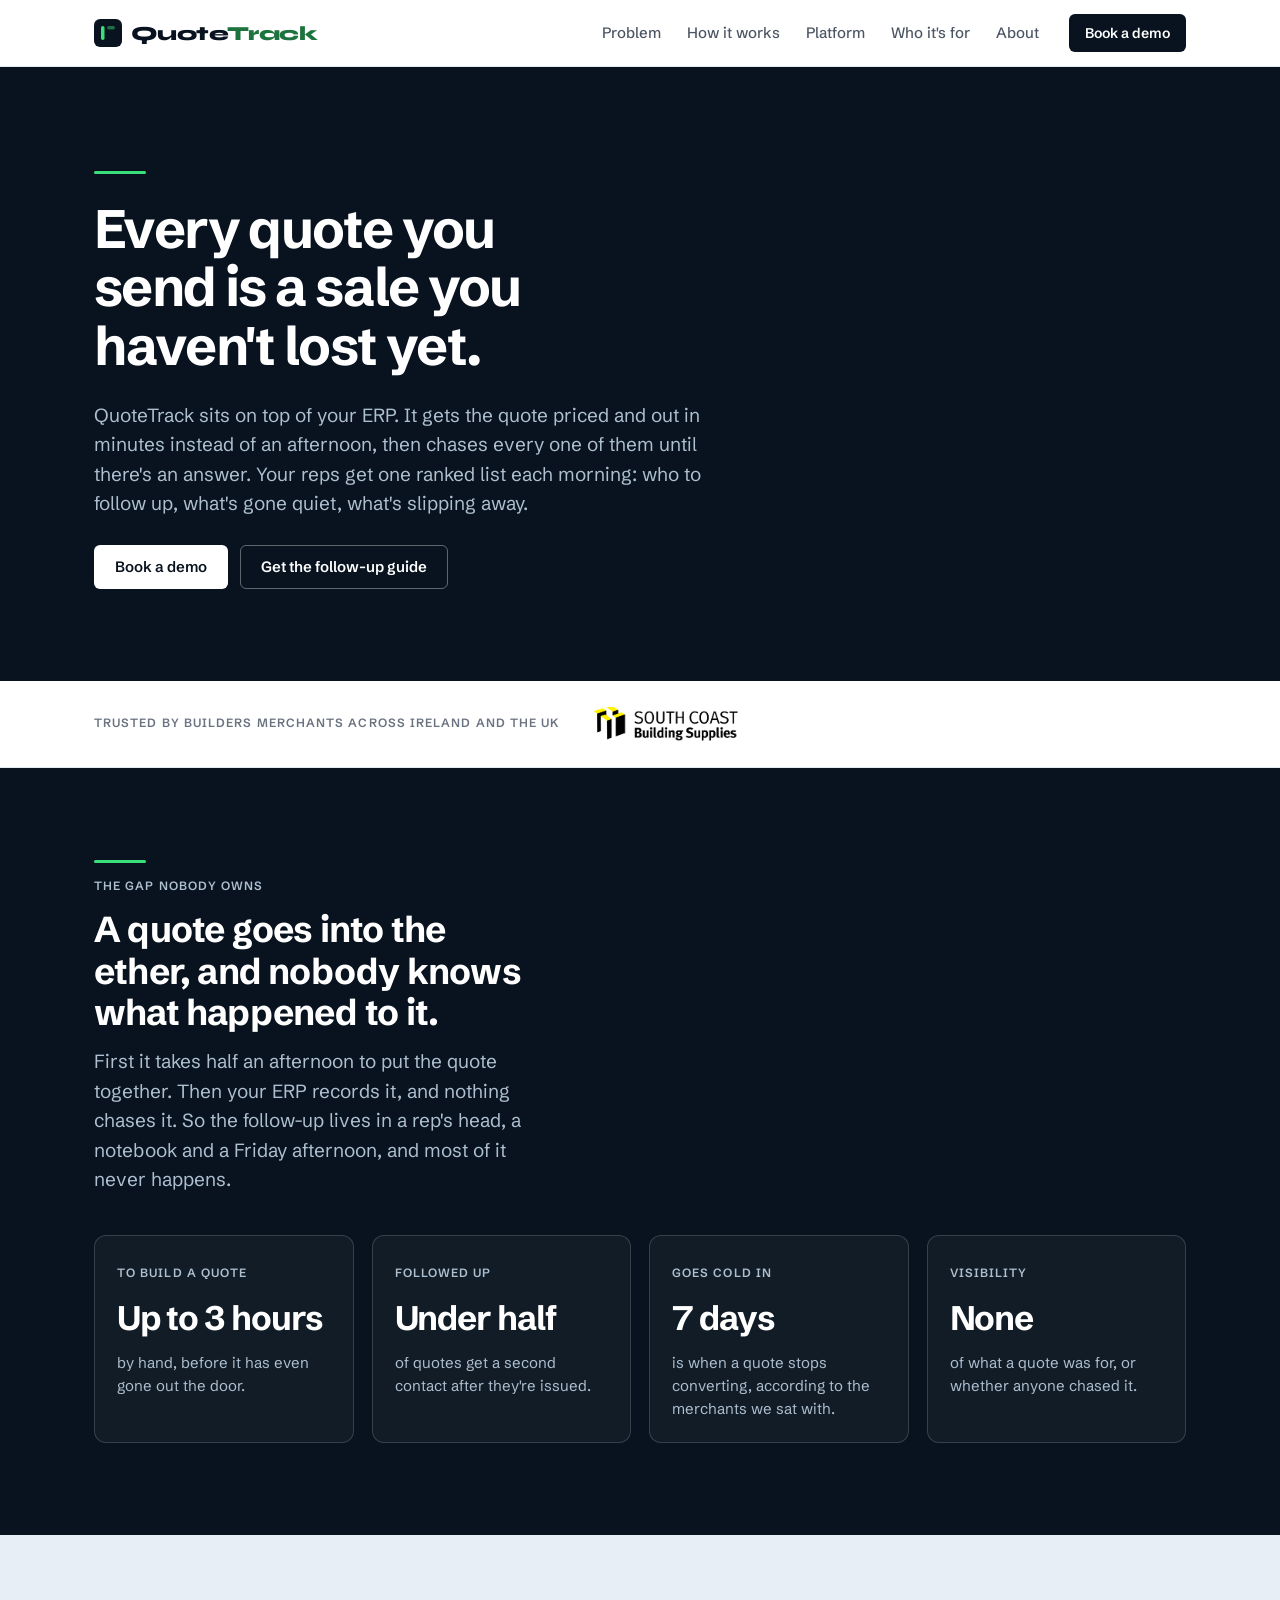
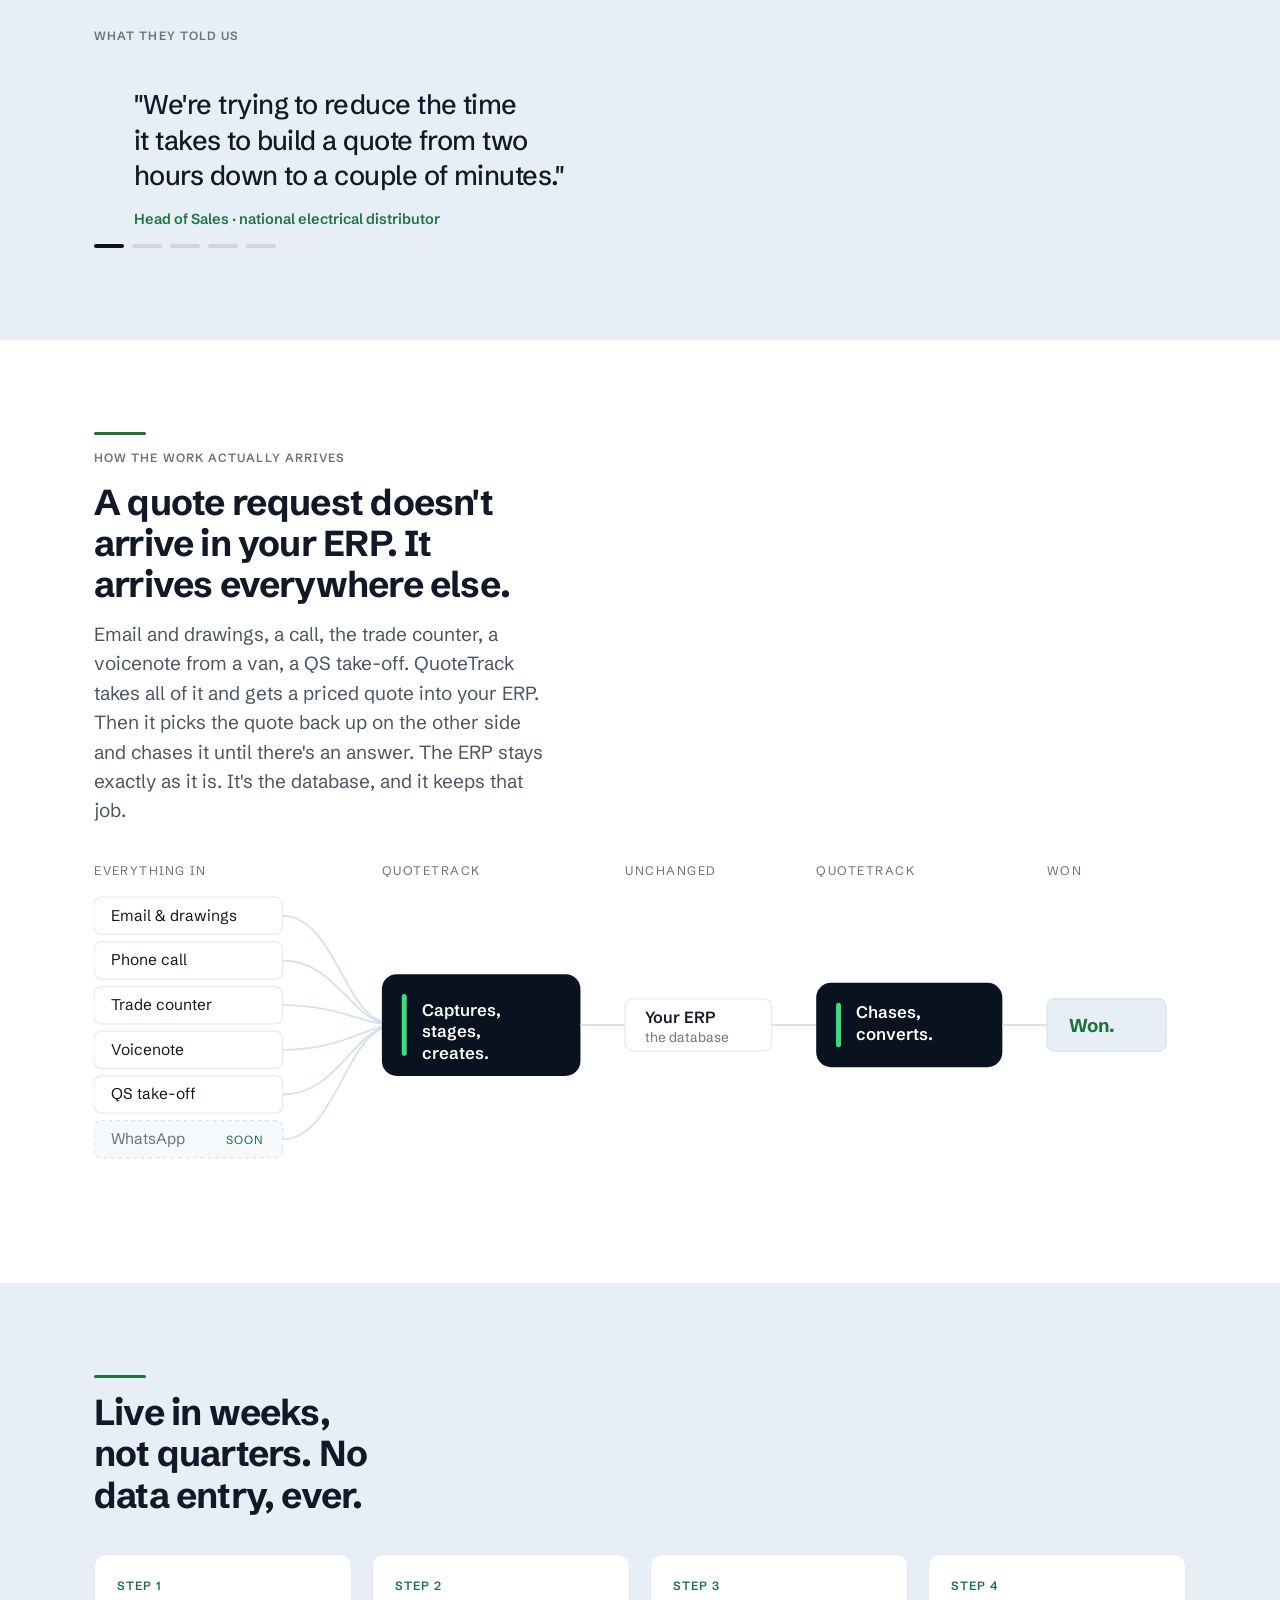
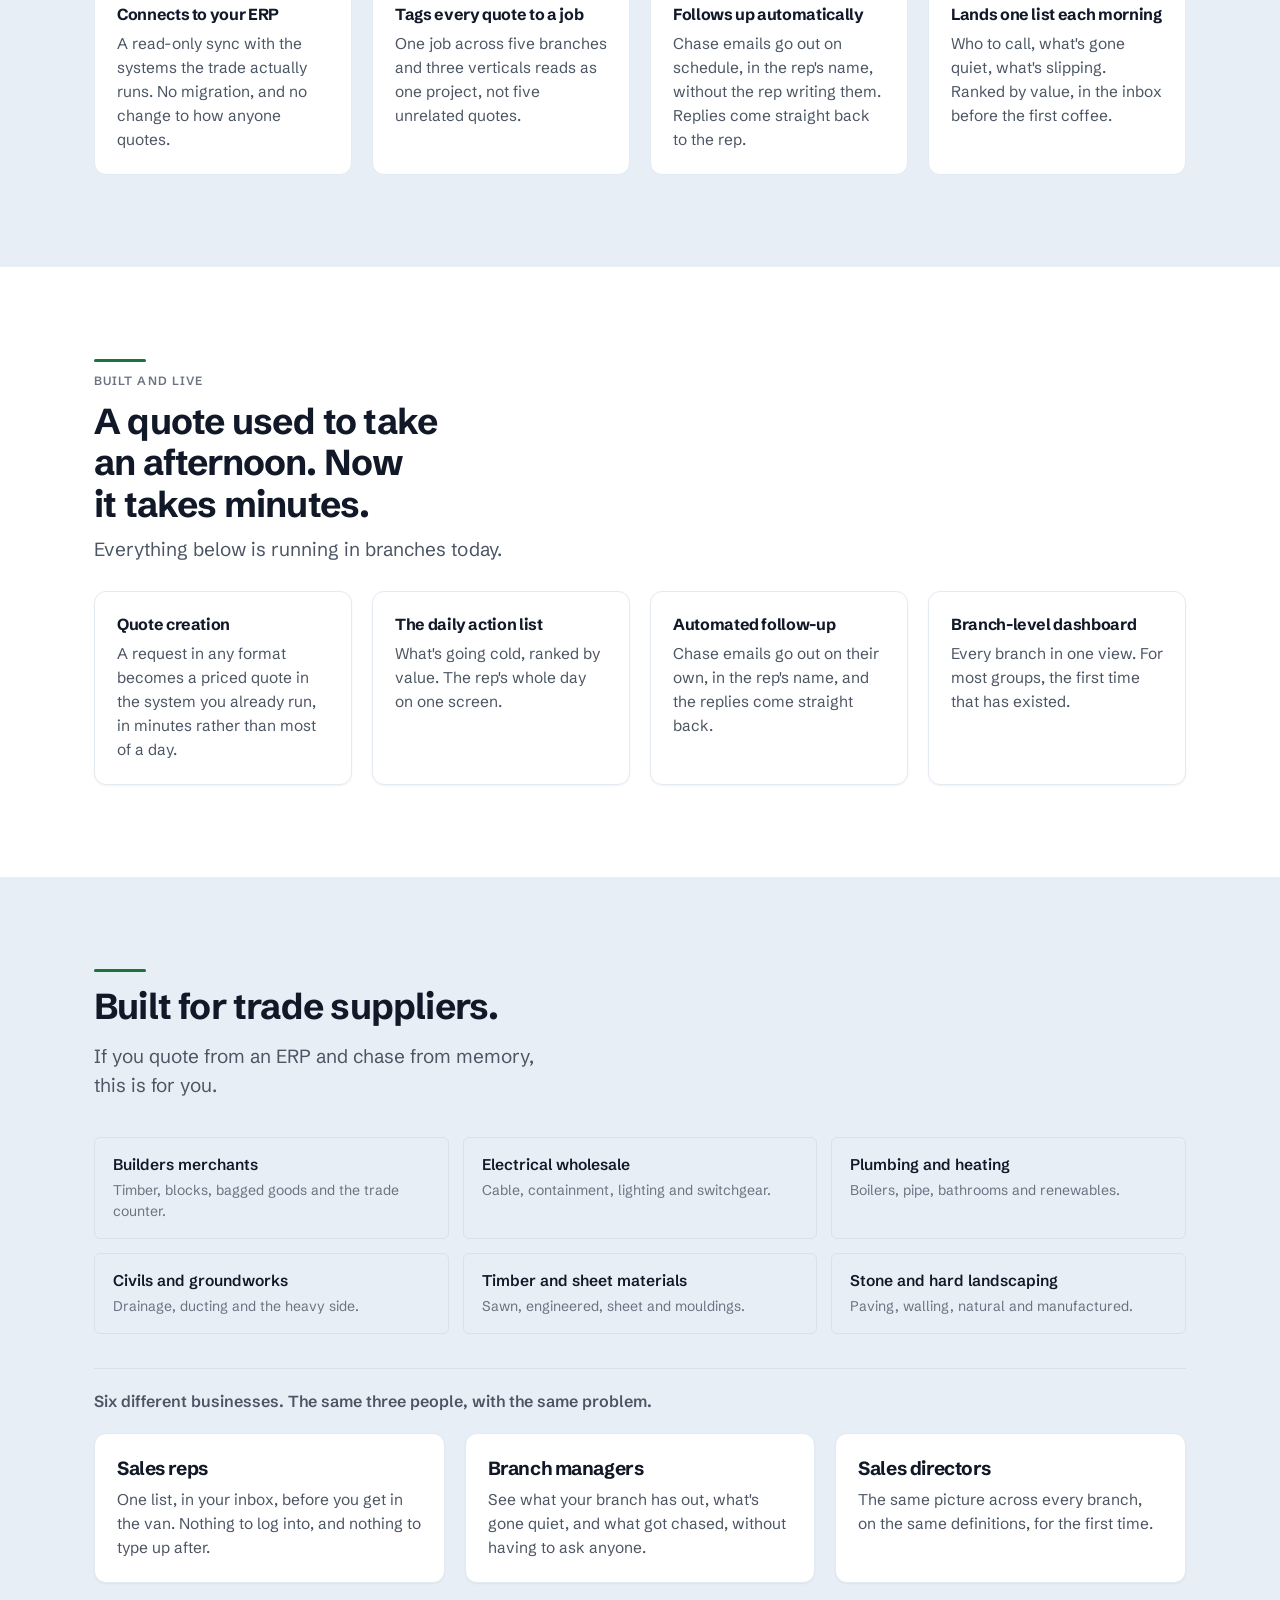
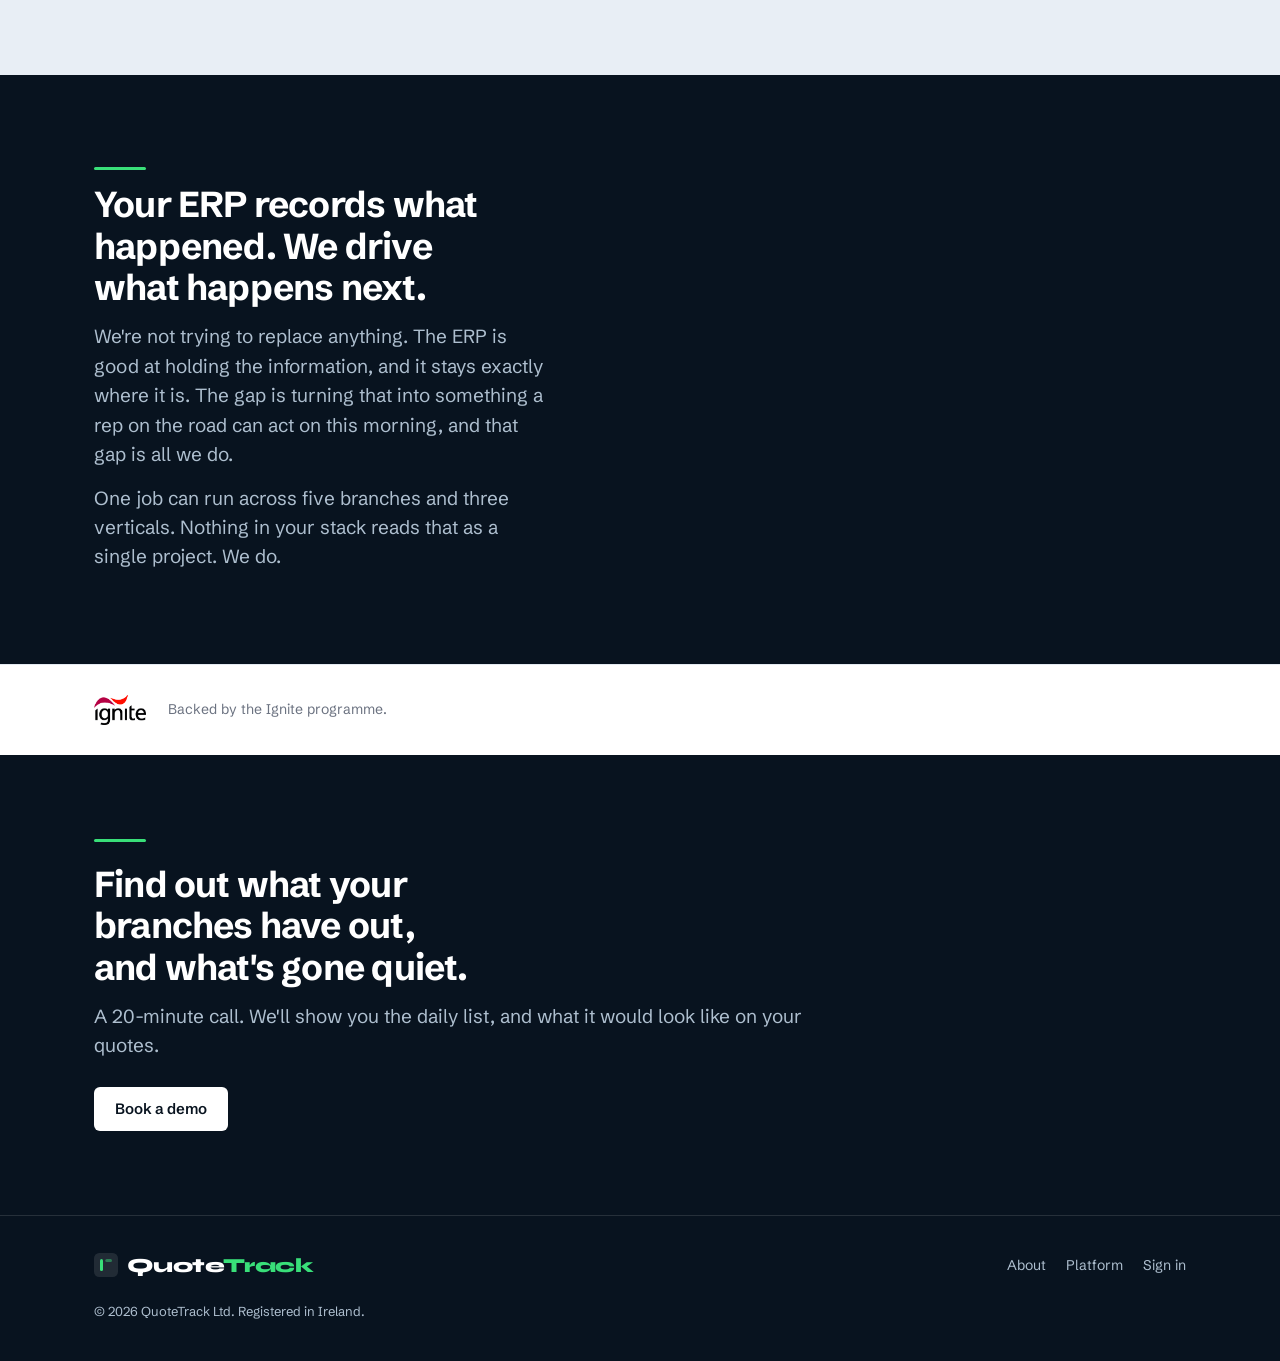
==== index.html @ 2ca4ae42 "Update 'Trusted By' section in index.html Replaced the old 'Trusted By' section with a new layout th" ====
<!DOCTYPE html>
<html lang="en-IE">
<head>
<meta charset="utf-8">
<meta name="viewport" content="width=device-width, initial-scale=1">
<title>QuoteTrack · quote creation and follow-up for trade suppliers</title>
<meta name="description" content="QuoteTrack sits on top of your ERP. It gets the quote out in minutes instead of an afternoon, then chases every one of them. Built for builders merchants, electrical, plumbing and heating, civils, timber and stone.">
<link rel="icon" href="assets/favicon.svg" type="image/svg+xml">
<meta property="og:title" content="QuoteTrack · quote creation and follow-up for trade suppliers">
<meta property="og:description" content="Every quote you send is a sale you haven't lost yet. QuoteTrack gets the quote out in minutes, then chases it until there's an answer.">
<meta property="og:type" content="website">
<meta property="og:url" content="https://www.quotetrack.io/">

<link rel="preconnect" href="https://fonts.googleapis.com">
<link rel="preconnect" href="https://fonts.gstatic.com" crossorigin>
<link rel="stylesheet" href="https://fonts.googleapis.com/css2?family=Schibsted+Grotesk:wght@400;500;600;700&family=Syne:wght@700;800&display=swap">
<link rel="stylesheet" href="assets/tokens.css">
<link rel="stylesheet" href="assets/site.css">

<style>
  /* ---- hero ---- */
  .hero { background: var(--brand); color: #fff; padding: clamp(60px, 9vw, 104px) 0 clamp(56px, 8vw, 92px); }
  .hero__inner { display: grid; gap: 26px; justify-items: start; }
  .hero__inner > * { max-width: 54ch; }
  .hero h1 { max-width: 18ch; }
  .hero .lede { color: var(--brand-soft-text); }

  /* ---- trusted strip ---- */
  .trusted { background: var(--surface); border-bottom: 1px solid var(--border); padding: 26px 0; }
  .trusted__inner { display: flex; flex-wrap: wrap; align-items: center; gap: 16px 34px; }
  .trusted__label { font-size: 13px; font-weight: 600; color: var(--text-muted); }
  .trusted__logo { display: flex; align-items: center; gap: 14px; }
  .trusted__logo img { height: 34px; width: auto; }
  .trusted__note { font-size: 13.5px; color: var(--text-muted); }

  /* ---- stat cards ---- */
  .stats { display: grid; gap: 18px; grid-template-columns: repeat(auto-fit, minmax(240px, 1fr)); margin-top: 40px; }
  .stat { border: 1px solid rgb(255 255 255 / 0.16); border-radius: var(--radius-card); padding: 22px; background: rgb(255 255 255 / 0.04); }
  .stat__label { font-size: 12px; font-weight: 600; letter-spacing: 0.09em; text-transform: uppercase; color: var(--brand-soft-text); }
  .stat__value { font-size: 34px; font-weight: 700; letter-spacing: -0.03em; margin: 8px 0 6px; font-variant-numeric: tabular-nums; color: #fff; }
  .stat p { font-size: 15px; color: var(--brand-soft-text); }

  /* ---- carousel ---- */
  .quotes { display: grid; gap: 24px; }
  .quote-stage { position: relative; min-height: 190px; }
  .quote-slide {
    position: absolute; inset: 0;
    opacity: 0; visibility: hidden;
    transition: opacity var(--motion-base) var(--ease), visibility var(--motion-base) var(--ease);
    display: grid; gap: 14px; align-content: start;
  }
  .quote-slide[data-active="true"] { opacity: 1; visibility: visible; }
  .quote-slide blockquote {
    margin: 0;
    font-size: clamp(20px, 2.6vw, 27px);
    line-height: 1.32;
    letter-spacing: -0.02em;
    font-weight: 500;
    max-width: 30ch;
    text-wrap: balance;
  }
  .quote-slide figcaption { font-size: 14.5px; font-weight: 600; color: var(--signal-deep); }
  .quote-dots { display: flex; gap: 8px; }
  .quote-dots button {
    width: 30px; height: 4px; padding: 0;
    border: 0; border-radius: 2px;
    background: var(--border-strong);
    cursor: pointer;
    transition: background-color var(--motion-fast) var(--ease);
  }
  .quote-dots button[aria-selected="true"] { background: var(--brand); }
  @media (min-width: 760px) { .quote-stage { min-height: 150px; } }

  /* ---- diagram ---- */
  .diagram { overflow-x: auto; margin-top: 34px; padding-bottom: 6px; }
  .diagram svg { display: block; min-width: 800px; width: 100%; height: auto; }

  /* ---- how it works ---- */
  .steps { counter-reset: step; margin-top: 38px; }
  .step__n {
    font-size: 12px; font-weight: 600; letter-spacing: 0.09em;
    color: var(--signal-deep); text-transform: uppercase;
    display: block; margin-bottom: 8px;
  }

  /* ---- platform ---- */
  .platform-group__head { display: flex; flex-direction: column; gap: 10px; margin-bottom: 26px; max-width: 46ch; }
  .platform-group__head .lede { max-width: 56ch; }

  /* ---- who it's for: verticals over roles ---- */
  .verticals {
    list-style: none; margin: 36px 0 0; padding: 0;
    display: grid; gap: 14px;
    grid-template-columns: repeat(auto-fit, minmax(280px, 1fr));
  }
  .verticals li {
    border: 1px solid var(--brand-soft-border);
    border-radius: var(--radius-control);
    padding: 15px 18px;
  }
  .verticals b { display: block; font-size: 15.5px; font-weight: 600; }
  .verticals span { display: block; font-size: 14px; color: var(--text-muted); margin-top: 3px; }

  .joiner {
    margin-top: 34px; padding-top: 20px;
    border-top: 1px solid var(--brand-soft-border);
    font-size: 16px; font-weight: 600; color: var(--text-secondary);
  }
  .roles { margin-top: 20px; }

  /* ---- ignite ---- */
  .ignite { padding: 30px 0; border-top: 1px solid var(--border); }
  .ignite__inner { display: flex; flex-wrap: wrap; align-items: center; gap: 14px 22px; }
  .ignite img { height: 30px; width: auto; }
  .ignite p { font-size: 14px; color: var(--text-muted); }
</style>
</head>
<body>

<a class="sr-only" href="#main">Skip to content</a>

<header class="site-header">
  <div class="wrap site-header__inner">
    <a class="wordmark" href="/" aria-label="QuoteTrack home">
      <svg width="28" height="28" viewBox="0 0 32 32" aria-hidden="true">
        <rect width="32" height="32" rx="7" fill="#08131f"></rect>
        <rect x="8" y="8" width="4" height="16" rx="2" fill="#39df79"></rect>
        <rect x="15" y="8" width="9" height="4" rx="2" fill="#39df79" opacity="0.45"></rect>
      </svg>
      <span class="wordmark__text">Quote<i>Track</i></span>
    </a>

    <button class="nav-toggle" type="button" aria-expanded="false" aria-controls="primary-nav">
      <span class="sr-only">Menu</span>
      <svg width="20" height="20" viewBox="0 0 20 20" aria-hidden="true" fill="none" stroke="currentColor" stroke-width="1.8" stroke-linecap="round">
        <path d="M3 6h14M3 10h14M3 14h14"></path>
      </svg>
    </button>

    <nav class="nav" id="primary-nav" aria-label="Primary">
      <a href="#problem">Problem</a>
      <a href="#how">How it works</a>
      <a href="#platform">Platform</a>
      <a href="#who">Who it's for</a>
      <a href="about.html">About</a>
      <button class="btn btn--primary btn--sm nav__cta" type="button" data-open-modal="demo">Book a demo</button>
    </nav>
  </div>
</header>

<main id="main">

  <!-- ============ HERO ============ -->
  <section class="hero">
    <div class="wrap hero__inner">
      <div class="rail"></div>
      <h1>Every quote you send is a sale you haven't lost yet.</h1>
      <p class="lede">QuoteTrack sits on top of your ERP. It gets the quote priced and out in minutes instead of an afternoon, then chases every one of them until there's an answer. Your reps get one ranked list each morning: who to follow up, what's gone quiet, what's slipping away.</p>
      <div class="btn-row">
        <button class="btn btn--onbrand" type="button" data-open-modal="demo">Book a demo</button>
        <button class="btn btn--ghost-onbrand" type="button" data-open-modal="guide">Get the follow-up guide</button>
      </div>
    </div>
  </section>

<!-- Trusted By -->
<section class="trusted">
    <div class="wrap trusted__inner">
        <span class="eyebrow">Trusted by builders merchants across Ireland and the UK</span>
        <span class="trusted__logo">
            <img src="assets/south-coast-logo.png" alt="South Coast Building Supplies">
        </span>
    </div>
</section>
       

  <!-- ============ PROBLEM ============ -->
  <section class="section section--brand" id="problem">
    <div class="wrap">
      <div class="section-head section-head--wide">
        <div class="rail"></div>
        <p class="eyebrow eyebrow--onbrand">The gap nobody owns</p>
        <h2>A quote goes into the ether, and nobody knows what happened to it.</h2>
        <p class="lede lede--onbrand">First it takes half an afternoon to put the quote together. Then your ERP records it, and nothing chases it. So the follow-up lives in a rep's head, a notebook and a Friday afternoon, and most of it never happens.</p>
      </div>

      <div class="stats">
        <div class="stat">
          <span class="stat__label">To build a quote</span>
          <div class="stat__value">Up to 3 hours</div>
          <p>by hand, before it has even gone out the door.</p>
        </div>
        <div class="stat">
          <span class="stat__label">Followed up</span>
          <div class="stat__value">Under half</div>
          <p>of quotes get a second contact after they're issued.</p>
        </div>
        <div class="stat">
          <span class="stat__label">Goes cold in</span>
          <div class="stat__value">7 days</div>
          <p>is when a quote stops converting, according to the merchants we sat with.</p>
        </div>
        <div class="stat">
          <span class="stat__label">Visibility</span>
          <div class="stat__value">None</div>
          <p>of what a quote was for, or whether anyone chased it.</p>
        </div>
      </div>
    </div>
  </section>

  <!-- ============ QUOTES ============ -->
  <section class="section section--paper">
    <div class="wrap quotes">
      <p class="eyebrow">What they told us</p>
      <div class="quote-stage" id="quote-stage" aria-live="polite">

        <figure class="quote-slide" data-active="true">
          <blockquote>"We're trying to reduce the time it takes to build a quote from two hours down to a couple of minutes."</blockquote>
          <figcaption>Head of Sales · national electrical distributor</figcaption>
        </figure>

        <figure class="quote-slide">
          <blockquote>"I've never seen so much data and so many spreadsheets. But so little insight."</blockquote>
          <figcaption>Commercial Director · UK builders merchant</figcaption>
        </figure>

        <figure class="quote-slide">
          <blockquote>"The big hole in it is that we don't know when a quotation is issued, what job it's for, and then we can't chase it up."</blockquote>
          <figcaption>National Sales Director · Irish builders merchant</figcaption>
        </figure>

        <figure class="quote-slide">
          <blockquote>"Quote follow-up is something we have struggled with, and this is my fifth merchants."</blockquote>
          <figcaption>Group Sales Manager · Irish builders merchant</figcaption>
        </figure>

        <figure class="quote-slide">
          <blockquote>"A lot of them take Friday afternoon to catch up on admin. Something like this would have been a godsend."</blockquote>
          <figcaption>Regional Director · multi-branch merchant group</figcaption>
        </figure>

      </div>
      <div class="quote-dots" id="quote-dots" role="tablist" aria-label="Customer quotes"></div>
    </div>
  </section>

  <!-- ============ INPUTS DIAGRAM ============ -->
  <section class="section">
    <div class="wrap">
      <div class="section-head section-head--wide">
        <div class="rail rail--light"></div>
        <p class="eyebrow">How the work actually arrives</p>
        <h2>A quote request doesn't arrive in your ERP. It arrives everywhere else.</h2>
        <p class="lede">Email and drawings, a call, the trade counter, a voicenote from a van, a QS take-off. QuoteTrack takes all of it and gets a priced quote into your ERP. Then it picks the quote back up on the other side and chases it until there's an answer. The ERP stays exactly as it is. It's the database, and it keeps that job.</p>
      </div>

      <div class="diagram">
        <svg viewBox="0 0 880 262" role="img" aria-label="Six input channels, including WhatsApp coming soon, feed into QuoteTrack, which captures the request, stages it and creates the quote. Your ERP sits unchanged in the middle as the database. QuoteTrack then picks the quote up on the other side, chases it and converts it, and the job is won.">
          <g font-family="Schibsted Grotesk, sans-serif" font-size="10" letter-spacing="1.2" fill="#6b7280">
            <text x="0" y="12">EVERYTHING IN</text>
            <text x="232" y="12">QUOTETRACK</text>
            <text x="428" y="12">UNCHANGED</text>
            <text x="582" y="12">QUOTETRACK</text>
            <text x="768" y="12">WON</text>
          </g>

          <g font-family="Schibsted Grotesk, sans-serif" font-size="12.5" fill="#111827">
            <rect x="0" y="30" width="152" height="30" rx="6" fill="#ffffff" stroke="#e4eaf1"></rect><text x="14" y="49">Email &amp; drawings</text>
            <rect x="0" y="66" width="152" height="30" rx="6" fill="#ffffff" stroke="#e4eaf1"></rect><text x="14" y="85">Phone call</text>
            <rect x="0" y="102" width="152" height="30" rx="6" fill="#ffffff" stroke="#e4eaf1"></rect><text x="14" y="121">Trade counter</text>
            <rect x="0" y="138" width="152" height="30" rx="6" fill="#ffffff" stroke="#e4eaf1"></rect><text x="14" y="157">Voicenote</text>
            <rect x="0" y="174" width="152" height="30" rx="6" fill="#ffffff" stroke="#e4eaf1"></rect><text x="14" y="193">QS take-off</text>
            <rect x="0" y="210" width="152" height="30" rx="6" fill="#f5f9fc" stroke="#d8e1eb" stroke-dasharray="3 3"></rect>
            <text x="14" y="229" fill="#6b7280">WhatsApp</text>
            <text x="106" y="229" font-size="9.5" letter-spacing="0.8" fill="#1d733e">SOON</text>
          </g>

          <g stroke="#d8e1eb" fill="none" stroke-width="1.5">
            <path d="M152 45 C 192 45, 202 122, 232 130"></path>
            <path d="M152 81 C 192 81, 206 124, 232 131"></path>
            <path d="M152 117 C 192 117, 212 129, 232 132"></path>
            <path d="M152 153 C 192 153, 212 140, 232 134"></path>
            <path d="M152 189 C 192 189, 206 146, 232 135"></path>
            <path d="M152 225 C 192 225, 202 148, 232 136"></path>
          </g>

          <!-- QuoteTrack, before the ERP -->
          <rect x="232" y="92" width="160" height="82" rx="12" fill="#08131f"></rect>
          <rect x="248" y="108" width="4" height="50" rx="2" fill="#39df79"></rect>
          <g font-family="Schibsted Grotesk, sans-serif" font-size="13.5" font-weight="600" fill="#ffffff">
            <text x="264" y="126">Captures,</text>
            <text x="264" y="143">stages,</text>
            <text x="264" y="160">creates.</text>
          </g>

          <path d="M392 133 L 428 133" stroke="#d8e1eb" stroke-width="1.5" fill="none"></path>

          <!-- the ERP, untouched -->
          <rect x="428" y="112" width="118" height="42" rx="6" fill="#ffffff" stroke="#e4eaf1"></rect>
          <text x="444" y="131" font-family="Schibsted Grotesk, sans-serif" font-size="13" font-weight="600" fill="#111827">Your ERP</text>
          <text x="444" y="147" font-family="Schibsted Grotesk, sans-serif" font-size="11" fill="#6b7280">the database</text>

          <path d="M546 133 L 582 133" stroke="#d8e1eb" stroke-width="1.5" fill="none"></path>

          <!-- QuoteTrack, after the ERP -->
          <rect x="582" y="99" width="150" height="68" rx="12" fill="#08131f"></rect>
          <rect x="598" y="115" width="4" height="36" rx="2" fill="#39df79"></rect>
          <g font-family="Schibsted Grotesk, sans-serif" font-size="13.5" font-weight="600" fill="#ffffff">
            <text x="614" y="127">Chases,</text>
            <text x="614" y="145">converts.</text>
          </g>

          <path d="M732 133 L 768 133" stroke="#d8e1eb" stroke-width="1.5" fill="none"></path>
          <rect x="768" y="112" width="96" height="42" rx="6" fill="#e8eef5" stroke="#d8e1eb"></rect>
          <text x="786" y="139" font-family="Schibsted Grotesk, sans-serif" font-size="15" font-weight="700" fill="#1d733e">Won.</text>
        </svg>
      </div>
    </div>
  </section>

  <!-- ============ HOW IT WORKS ============ -->
  <section class="section section--paper" id="how">
    <div class="wrap">
      <div class="section-head">
        <div class="rail rail--light"></div>
        <h2>Live in weeks, not quarters. No data entry, ever.</h2>
      </div>

      <div class="grid grid--4 steps">
        <div class="card card--flat">
          <span class="step__n">Step 1</span>
          <h4>Connects to your ERP</h4>
          <p>A read-only sync with the systems the trade actually runs. No migration, and no change to how anyone quotes.</p>
        </div>
        <div class="card card--flat">
          <span class="step__n">Step 2</span>
          <h4>Tags every quote to a job</h4>
          <p>One job across five branches and three verticals reads as one project, not five unrelated quotes.</p>
        </div>
        <div class="card card--flat">
          <span class="step__n">Step 3</span>
          <h4>Follows up automatically</h4>
          <p>Chase emails go out on schedule, in the rep's name, without the rep writing them. Replies come straight back to the rep.</p>
        </div>
        <div class="card card--flat">
          <span class="step__n">Step 4</span>
          <h4>Lands one list each morning</h4>
          <p>Who to call, what's gone quiet, what's slipping. Ranked by value, in the inbox before the first coffee.</p>
        </div>
      </div>
    </div>
  </section>

  <!-- ============ PLATFORM ============ -->
  <section class="section" id="platform">
    <div class="wrap">

      <div class="platform-group">
        <div class="platform-group__head">
          <div class="rail rail--light"></div>
          <p class="eyebrow">Built and live</p>
          <h2>A quote used to take an afternoon. Now it takes minutes.</h2>
          <p class="lede">Everything below is running in branches today.</p>
        </div>
        <div class="grid grid--4">
          <div class="card">
            <h4>Quote creation</h4>
            <p>A request in any format becomes a priced quote in the system you already run, in minutes rather than most of a day.</p>
          </div>
          <div class="card">
            <h4>The daily action list</h4>
            <p>What's going cold, ranked by value. The rep's whole day on one screen.</p>
          </div>
          <div class="card">
            <h4>Automated follow-up</h4>
            <p>Chase emails go out on their own, in the rep's name, and the replies come straight back.</p>
          </div>
          <div class="card">
            <h4>Branch-level dashboard</h4>
            <p>Every branch in one view. For most groups, the first time that has existed.</p>
          </div>
        </div>
      </div>

    </div>
  </section>

  <!-- ============ WHO IT'S FOR ============ -->
  <section class="section section--paper" id="who">
    <div class="wrap">
      <div class="section-head section-head--wide">
        <div class="rail rail--light"></div>
        <h2>Built for trade suppliers.</h2>
        <p class="lede">If you quote from an ERP and chase from memory, this is for you.</p>
      </div>

      <ul class="verticals">
        <li><b>Builders merchants</b><span>Timber, blocks, bagged goods and the trade counter.</span></li>
        <li><b>Electrical wholesale</b><span>Cable, containment, lighting and switchgear.</span></li>
        <li><b>Plumbing and heating</b><span>Boilers, pipe, bathrooms and renewables.</span></li>
        <li><b>Civils and groundworks</b><span>Drainage, ducting and the heavy side.</span></li>
        <li><b>Timber and sheet materials</b><span>Sawn, engineered, sheet and mouldings.</span></li>
        <li><b>Stone and hard landscaping</b><span>Paving, walling, natural and manufactured.</span></li>
      </ul>

      <p class="joiner">Six different businesses. The same three people, with the same problem.</p>

      <div class="grid grid--3 roles">
        <div class="card">
          <h3>Sales reps</h3>
          <p>One list, in your inbox, before you get in the van. Nothing to log into, and nothing to type up after.</p>
        </div>
        <div class="card">
          <h3>Branch managers</h3>
          <p>See what your branch has out, what's gone quiet, and what got chased, without having to ask anyone.</p>
        </div>
        <div class="card">
          <h3>Sales directors</h3>
          <p>The same picture across every branch, on the same definitions, for the first time.</p>
        </div>
      </div>
    </div>
  </section>

  <!-- ============ WHY US ============ -->
  <section class="section section--brand">
    <div class="wrap">
      <div class="section-head section-head--wide">
        <div class="rail"></div>
        <h2>Your ERP records what happened. We drive what happens next.</h2>
        <p class="lede lede--onbrand">We're not trying to replace anything. The ERP is good at holding the information, and it stays exactly where it is. The gap is turning that into something a rep on the road can act on this morning, and that gap is all we do.</p>
        <p class="lede lede--onbrand">One job can run across five branches and three verticals. Nothing in your stack reads that as a single project. We do.</p>
      </div>
    </div>
  </section>

  <!-- ============ IGNITE ============ -->
  <div class="ignite">
    <div class="wrap ignite__inner">
      <img src="assets/ignite-logo.png" alt="Ignite">
      <p>Backed by the Ignite programme.</p>
    </div>
  </div>

  <!-- ============ FOOTER CTA ============ -->
  <section class="footer-cta">
    <div class="wrap">
      <div class="rail" style="margin-bottom:22px"></div>
      <h2>Find out what your branches have out, and what's gone quiet.</h2>
      <p class="lede">A 20-minute call. We'll show you the daily list, and what it would look like on your quotes.</p>
      <div class="btn-row" style="margin-top:26px">
        <button class="btn btn--onbrand" type="button" data-open-modal="demo">Book a demo</button>
      </div>
    </div>
  </section>

</main>

<footer class="site-footer">
  <div class="wrap site-footer__inner">
    <a class="wordmark wordmark--onbrand" href="/" aria-label="QuoteTrack home">
      <svg width="24" height="24" viewBox="0 0 32 32" aria-hidden="true">
        <rect width="32" height="32" rx="7" fill="#ffffff" opacity="0.1"></rect>
        <rect x="8" y="8" width="4" height="16" rx="2" fill="#39df79"></rect>
        <rect x="15" y="8" width="9" height="4" rx="2" fill="#39df79" opacity="0.45"></rect>
      </svg>
      <span class="wordmark__text">Quote<i>Track</i></span>
    </a>
    <nav aria-label="Footer">
      <a href="about.html">About</a>
      <a href="#platform">Platform</a>
      <a href="https://app.quotetrack.io">Sign in</a>
    </nav>
    <p style="width:100%;font-size:13px">&copy; <span id="year">2026</span> QuoteTrack Ltd. Registered in Ireland.</p>
  </div>
</footer>

<!-- ============ DEMO MODAL ============ -->
<div class="modal" id="modal-demo" hidden role="dialog" aria-modal="true" aria-labelledby="demo-title">
  <div class="modal__panel">
    <button class="modal__close" type="button" data-close-modal aria-label="Close">&times;</button>
    <h3 id="demo-title">Book a demo</h3>
    <p>Twenty minutes. We'll show you the daily list and what it would look like on your quotes.</p>
    <form action="https://formspree.io/f/mgorjjjd" method="POST" data-form="demo">
      <div class="field"><label for="d-name">Name</label><input id="d-name" name="name" type="text" required autocomplete="name"></div>
      <div class="field"><label for="d-company">Company</label><input id="d-company" name="company" type="text" required autocomplete="organization"></div>
      <div class="field"><label for="d-email">Work email</label><input id="d-email" name="email" type="email" required autocomplete="email"></div>
      <div class="field"><label for="d-msg">Anything we should know? (optional)</label><textarea id="d-msg" name="message"></textarea></div>
      <button class="btn btn--primary" type="submit" style="width:100%">Request a demo</button>
      <p class="form-status" data-status role="status"></p>
    </form>
  </div>
</div>

<!-- ============ GUIDE MODAL ============ -->
<div class="modal" id="modal-guide" hidden role="dialog" aria-modal="true" aria-labelledby="guide-title">
  <div class="modal__panel">
    <button class="modal__close" type="button" data-close-modal aria-label="Close">&times;</button>
    <h3 id="guide-title">The quote follow-up guide</h3>
    <p>What we learned from 40+ conversations with sales directors, reps and IT directors across the trade. Free, and the download starts as soon as you submit.</p>
    <form action="https://formspree.io/f/mqeroknw" method="POST" data-form="guide" data-download="assets/quote-followup-guide.pdf">
      <div class="field"><label for="g-name">Name</label><input id="g-name" name="name" type="text" required autocomplete="name"></div>
      <div class="field"><label for="g-company">Company</label><input id="g-company" name="company" type="text" required autocomplete="organization"></div>
      <div class="field"><label for="g-email">Work email</label><input id="g-email" name="email" type="email" required autocomplete="email"></div>
      <button class="btn btn--primary" type="submit" style="width:100%">Download the guide</button>
      <p class="form-status" data-status role="status"></p>
    </form>
  </div>
</div>

<script>
(function () {
  'use strict';

  document.getElementById('year').textContent = new Date().getFullYear();

  /* ---- mobile nav ---- */
  var toggle = document.querySelector('.nav-toggle');
  var nav = document.getElementById('primary-nav');
  function setNav(open) {
    toggle.setAttribute('aria-expanded', String(open));
    nav.hidden = !open;
  }
  function syncNav() {
    if (window.matchMedia('(max-width: 880px)').matches) {
      if (toggle.getAttribute('aria-expanded') !== 'true') nav.hidden = true;
    } else {
      nav.hidden = false;
      toggle.setAttribute('aria-expanded', 'false');
    }
  }
  toggle.addEventListener('click', function () {
    setNav(toggle.getAttribute('aria-expanded') !== 'true');
  });
  nav.addEventListener('click', function (e) {
    if (e.target.tagName === 'A' && window.matchMedia('(max-width: 880px)').matches) setNav(false);
  });
  window.addEventListener('resize', syncNav);
  syncNav();

  /* ---- quote carousel ---- */
  var stage = document.getElementById('quote-stage');
  var dotsWrap = document.getElementById('quote-dots');
  if (stage && dotsWrap) {
    var slides = Array.prototype.slice.call(stage.querySelectorAll('.quote-slide'));
    var current = 0;
    var timer = null;
    var reduced = window.matchMedia('(prefers-reduced-motion: reduce)').matches;

    slides.forEach(function (slide, i) {
      var dot = document.createElement('button');
      dot.type = 'button';
      dot.setAttribute('role', 'tab');
      dot.setAttribute('aria-selected', i === 0 ? 'true' : 'false');
      dot.setAttribute('aria-label', 'Quote ' + (i + 1) + ' of ' + slides.length);
      dot.addEventListener('click', function () { show(i); restart(); });
      dotsWrap.appendChild(dot);
    });
    var dots = Array.prototype.slice.call(dotsWrap.children);

    function show(i) {
      current = i;
      slides.forEach(function (s, n) { s.setAttribute('data-active', String(n === i)); });
      dots.forEach(function (d, n) { d.setAttribute('aria-selected', String(n === i)); });
    }
    function next() { show((current + 1) % slides.length); }
    function restart() {
      if (timer) clearInterval(timer);
      if (!reduced) timer = setInterval(next, 4000);
    }
    stage.addEventListener('mouseenter', function () { if (timer) clearInterval(timer); });
    stage.addEventListener('mouseleave', restart);
    document.addEventListener('visibilitychange', function () {
      if (document.hidden) { if (timer) clearInterval(timer); } else { restart(); }
    });
    restart();
  }

  /* ---- modals ---- */
  var lastFocus = null;
  function openModal(id) {
    var m = document.getElementById('modal-' + id);
    if (!m) return;
    lastFocus = document.activeElement;
    m.hidden = false;
    document.body.style.overflow = 'hidden';
    var first = m.querySelector('input');
    if (first) first.focus();
  }
  function closeModal(m) {
    m.hidden = true;
    document.body.style.overflow = '';
    if (lastFocus) lastFocus.focus();
  }
  document.addEventListener('click', function (e) {
    var opener = e.target.closest('[data-open-modal]');
    if (opener) { e.preventDefault(); openModal(opener.getAttribute('data-open-modal')); return; }
    var closer = e.target.closest('[data-close-modal]');
    if (closer) { closeModal(closer.closest('.modal')); return; }
    if (e.target.classList.contains('modal')) closeModal(e.target);
  });
  document.addEventListener('keydown', function (e) {
    if (e.key !== 'Escape') return;
    var open = document.querySelector('.modal:not([hidden])');
    if (open) closeModal(open);
  });

  /* ---- form submission ---- */
  document.querySelectorAll('form[data-form]').forEach(function (form) {
    form.addEventListener('submit', function (e) {
      e.preventDefault();
      var status = form.querySelector('[data-status]');
      var button = form.querySelector('button[type="submit"]');
      var original = button.textContent;
      button.disabled = true;
      button.textContent = 'Sending…';
      status.className = 'form-status';
      status.textContent = '';

      fetch(form.action, {
        method: 'POST',
        body: new FormData(form),
        headers: { Accept: 'application/json' }
      }).then(function (res) {
        if (!res.ok) throw new Error('bad response');
        form.reset();
        status.className = 'form-status form-status--ok';
        var download = form.getAttribute('data-download');
        if (download) {
          status.textContent = 'Thanks, your download is starting.';
          var a = document.createElement('a');
          a.href = download;
          a.download = '';
          document.body.appendChild(a);
          a.click();
          a.remove();
        } else {
          status.textContent = 'Thanks, we’ll be in touch within a day.';
        }
      }).catch(function () {
        status.className = 'form-status form-status--err';
        status.textContent = 'Something went wrong. Email us at hello@quotetrack.io and we’ll sort it.';
      }).then(function () {
        button.disabled = false;
        button.textContent = original;
      });
    });
  });
})();
</script>
</body>
</html>
---- assets/tokens.css ----
/* ==========================================================================
   QuoteTrack design tokens - website mirror
   --------------------------------------------------------------------------
   SOURCE OF TRUTH: the app. These values mirror `tokens/design-tokens.json`
   in github.com/thomasmcgowan34-wq/quotetrack, which generates
   `app/tokens.generated.css` via `npm run tokens:build`.

   The app stores tokens in OKLCH. This file carries the resolved sRGB hex so
   the static site needs no build step. Values below were read from the running
   app at qa.quotetrack.io on 2026-09-07.

   RULE: never invent a colour here. When the app's tokens change, re-read them
   and update this file - the website is a consumer of the design system, not a
   second source of it. Components use the SEMANTIC tokens only, never the
   palette. See docs/reference/design-language.md.
   ========================================================================== */

:root {
  /* --- brand ------------------------------------------------------------ */
  --brand: #08131f;
  --brand-hover: #121f2e;
  --brand-foreground: #ffffff;
  --brand-soft-surface: #e8eef5;
  --brand-soft-border: #d8e1eb;
  --brand-soft-text: #aebfcf;   /* on brand - AAA for poor sight */

  /* --- the single accent ------------------------------------------------ */
  --signal: #39df79;            /* on dark. Rail/bar only - once per surface */
  --signal-deep: #1d733e;       /* on light */

  /* --- surfaces --------------------------------------------------------- */
  --background: #ffffff;
  --surface: #ffffff;
  --surface-subtle: #e8eef5;
  --surface-muted: #f5f9fc;

  /* --- ink -------------------------------------------------------------- */
  --text-primary: #111827;
  --text-secondary: #4b5563;
  --text-muted: #6b7280;
  --text-disabled: #d1d5db;

  /* --- lines ------------------------------------------------------------ */
  --border: #e4eaf1;
  --border-subtle: #eef3f7;
  --border-strong: #d1d5db;
  --ring: #08131f;              /* the one focus ring, 2px, focus-visible only */

  /* --- feedback (semantic, not brand) ----------------------------------- */
  --success: #16a34a;
  --warning: #d97706;
  --danger: #dc2626;
  --info: #2563eb;

  /* --- type ------------------------------------------------------------- */
  --font-sans: "Schibsted Grotesk", ui-sans-serif, system-ui, -apple-system,
    "Helvetica Neue", Arial, sans-serif;
  --font-display: "Syne", var(--font-sans);   /* WORDMARK ONLY */

  /* --- shape ------------------------------------------------------------ */
  --radius-control: 6px;        /* buttons, inputs, menus */
  --radius-card: 12px;          /* cards, panels, modals - in-app ceiling */
  --radius-pill: 999px;

  /* --- elevation - nothing heavier than this --------------------------- */
  --shadow-raised: 0 1px 2px 0 rgb(8 19 31 / 0.05);
  --shadow-overlay: 0 10px 30px -10px rgb(8 19 31 / 0.25);

  /* --- motion - three durations, one curve ----------------------------- */
  --motion-fast: 150ms;
  --motion-base: 250ms;
  --motion-slow: 300ms;
  --ease: cubic-bezier(0.2, 0, 0.2, 1);

  /* --- layout ----------------------------------------------------------- */
  --maxw: 1140px;
  --gutter: 24px;
}
---- assets/site.css ----
/* ==========================================================================
   QuoteTrack website - shared styles
   Consumes assets/tokens.css. Never hard-code a colour in this file; if a
   value is missing, add it to the design system first.
   ========================================================================== */

*, *::before, *::after { box-sizing: border-box; }

html { -webkit-text-size-adjust: 100%; scroll-behavior: smooth; }

body {
  margin: 0;
  background: var(--background);
  color: var(--text-primary);
  font-family: var(--font-sans);
  font-size: 17px;
  line-height: 1.55;
  -webkit-font-smoothing: antialiased;
  -moz-osx-font-smoothing: grayscale;
}

img { max-width: 100%; display: block; }

a { color: inherit; }

:focus-visible {
  outline: 2px solid var(--ring);
  outline-offset: 1px;
  border-radius: 2px;
}

.wrap {
  max-width: var(--maxw);
  margin: 0 auto;
  padding: 0 var(--gutter);
}

.sr-only {
  position: absolute; width: 1px; height: 1px; padding: 0; margin: -1px;
  overflow: hidden; clip: rect(0 0 0 0); white-space: nowrap; border: 0;
}

/* --- type scale ---------------------------------------------------------- */

h1, h2, h3, h4 { margin: 0; font-weight: 700; letter-spacing: -0.022em; text-wrap: balance; }
h1 { font-size: clamp(34px, 5.2vw, 54px); line-height: 1.08; letter-spacing: -0.03em; }
h2 { font-size: clamp(26px, 3.4vw, 36px); line-height: 1.15; }
h3 { font-size: 19px; line-height: 1.3; }
h4 { font-size: 16px; line-height: 1.35; }
p { margin: 0; }

.eyebrow {
  font-size: 12px;
  font-weight: 600;
  letter-spacing: 0.09em;
  text-transform: uppercase;
  color: var(--text-muted);
}
.eyebrow--onbrand { color: var(--brand-soft-text); }

.lede { font-size: clamp(17px, 1.5vw, 19px); color: var(--text-secondary); max-width: 62ch; }
.lede--onbrand { color: var(--brand-soft-text); }

.num { font-variant-numeric: tabular-nums; }

/* --- the accent rail - once per surface, never a wash, never a pill ------ */
.rail { width: 52px; height: 3px; background: var(--signal); border-radius: 2px; }
.rail--light { background: var(--signal-deep); }

/* --- sections ------------------------------------------------------------ */

.section { padding: clamp(56px, 8vw, 92px) 0; }
.section--brand { background: var(--brand); color: #fff; }
.section--brand h2, .section--brand h3, .section--brand h4 { color: #fff; }
.section--paper { background: var(--surface-subtle); }
.section--muted { background: var(--surface-muted); }
.section--tight { padding: clamp(36px, 5vw, 52px) 0; }

.section-head { display: flex; flex-direction: column; gap: 14px; max-width: 34ch; }
.section-head .lede { max-width: 58ch; }
.section-head--wide { max-width: 46ch; }

/* --- buttons ------------------------------------------------------------- */

.btn {
  display: inline-flex; align-items: center; justify-content: center;
  gap: 8px;
  min-height: 44px;
  padding: 11px 20px;
  border: 1px solid transparent;
  border-radius: var(--radius-control);
  font: inherit;
  font-size: 15px;
  font-weight: 600;
  line-height: 1.2;
  text-decoration: none;
  cursor: pointer;
  transition: background-color var(--motion-fast) var(--ease),
              border-color var(--motion-fast) var(--ease),
              color var(--motion-fast) var(--ease);
}
.btn--primary { background: var(--brand); color: var(--brand-foreground); }
.btn--primary:hover { background: var(--brand-hover); }
.btn--onbrand { background: #fff; color: var(--brand); }
.btn--onbrand:hover { background: var(--brand-soft-surface); }
.btn--ghost { background: transparent; color: var(--text-primary); border-color: var(--border-strong); }
.btn--ghost:hover { background: var(--surface-muted); }
.btn--ghost-onbrand { background: transparent; color: #fff; border-color: rgb(255 255 255 / 0.35); }
.btn--ghost-onbrand:hover { border-color: #fff; }
.btn--sm { min-height: 38px; padding: 8px 15px; font-size: 14px; }
.btn-row { display: flex; flex-wrap: wrap; gap: 12px; }

/* --- header -------------------------------------------------------------- */

.site-header {
  position: sticky; top: 0; z-index: 10;
  background: rgb(255 255 255 / 0.92);
  backdrop-filter: saturate(180%) blur(8px);
  border-bottom: 1px solid var(--border);
}
.site-header__inner {
  display: flex; align-items: center; gap: 20px;
  min-height: 66px;
}
.wordmark {
  display: inline-flex; align-items: center; gap: 9px;
  text-decoration: none; flex: none;
}
.wordmark svg { display: block; flex: none; }
.wordmark__text {
  font-family: var(--font-display);
  font-weight: 800;
  font-size: 20px;
  letter-spacing: -0.03em;
  color: var(--brand);
}
.wordmark__text i { font-style: normal; color: var(--signal-deep); }
.wordmark--onbrand .wordmark__text { color: #fff; }
.wordmark--onbrand .wordmark__text i { color: var(--signal); }

.nav { display: flex; align-items: center; gap: 26px; margin-left: auto; }
.nav a {
  font-size: 15px; font-weight: 500; color: var(--text-secondary);
  text-decoration: none;
  transition: color var(--motion-fast) var(--ease);
}
.nav a:hover { color: var(--text-primary); }
.nav__cta { margin-left: 4px; }

.nav-toggle {
  display: none; margin-left: auto;
  min-height: 44px; min-width: 44px;
  align-items: center; justify-content: center;
  background: none; border: 1px solid var(--border); border-radius: var(--radius-control);
  cursor: pointer; color: var(--text-primary);
}

@media (max-width: 880px) {
  .nav {
    position: absolute; top: 100%; left: 0; right: 0;
    flex-direction: column; align-items: stretch; gap: 0;
    background: var(--surface);
    border-bottom: 1px solid var(--border);
    padding: 8px var(--gutter) 18px;
    margin-left: 0;
  }
  .nav[hidden] { display: none; }
  .nav a { padding: 12px 0; border-bottom: 1px solid var(--border-subtle); }
  .nav__cta { margin: 12px 0 0; border-bottom: 0; }
  .nav-toggle { display: inline-flex; }
}

/* --- cards --------------------------------------------------------------- */

.card {
  background: var(--surface);
  border: 1px solid var(--border);
  border-radius: var(--radius-card);
  padding: 22px;
  box-shadow: var(--shadow-raised);
}
.card--flat { box-shadow: none; }
.card--onbrand {
  background: rgb(255 255 255 / 0.05);
  border-color: rgb(255 255 255 / 0.16);
  box-shadow: none;
}
.card h3, .card h4 { margin-bottom: 7px; }
.card p { color: var(--text-secondary); font-size: 15.5px; }
.card--onbrand p { color: var(--brand-soft-text); }

.grid { display: grid; gap: 20px; }
.grid--2 { grid-template-columns: repeat(auto-fit, minmax(280px, 1fr)); }
.grid--3 { grid-template-columns: repeat(auto-fit, minmax(260px, 1fr)); }
.grid--4 { grid-template-columns: repeat(auto-fit, minmax(232px, 1fr)); }

/* --- footer CTA + footer ------------------------------------------------- */

.footer-cta { background: var(--brand); color: #fff; padding: clamp(56px, 7vw, 84px) 0; }
.footer-cta h2 { max-width: 20ch; }
.footer-cta .lede { color: var(--brand-soft-text); margin-top: 14px; }

.site-footer { background: var(--brand); color: var(--brand-soft-text); padding: 34px 0 40px; border-top: 1px solid rgb(255 255 255 / 0.12); }
.site-footer__inner { display: flex; flex-wrap: wrap; gap: 20px 40px; align-items: center; font-size: 14px; }
.site-footer nav { display: flex; flex-wrap: wrap; gap: 20px; margin-left: auto; }
.site-footer a { text-decoration: none; }
.site-footer a:hover { color: #fff; }

/* --- modal --------------------------------------------------------------- */

.modal {
  position: fixed; inset: 0; z-index: 50;
  display: grid; place-items: center;
  padding: 20px;
  background: rgb(8 19 31 / 0.55);
}
.modal[hidden] { display: none; }
.modal__panel {
  background: var(--surface);
  border-radius: var(--radius-card);
  box-shadow: var(--shadow-overlay);
  width: min(460px, 100%);
  max-height: 90vh; overflow-y: auto;
  padding: 26px;
}
.modal__panel h3 { margin-bottom: 6px; }
.modal__panel > p { color: var(--text-secondary); font-size: 15px; margin-bottom: 18px; }
.modal__close {
  float: right; margin: -6px -6px 0 0;
  min-width: 36px; min-height: 36px;
  border: 0; background: none; cursor: pointer;
  color: var(--text-muted); font-size: 22px; line-height: 1;
  border-radius: var(--radius-control);
}
.modal__close:hover { color: var(--text-primary); background: var(--surface-muted); }

.field { display: flex; flex-direction: column; gap: 6px; margin-bottom: 14px; }
.field label { font-size: 13px; font-weight: 600; color: var(--text-secondary); }
.field input, .field textarea {
  font: inherit; font-size: 15px;
  padding: 10px 12px;
  border: 1px solid var(--border-strong);
  border-radius: var(--radius-control);
  background: var(--surface);
  color: var(--text-primary);
}
.field textarea { min-height: 86px; resize: vertical; }
.form-status { font-size: 14px; margin-top: 12px; }
.form-status--ok { color: var(--success); }
.form-status--err { color: var(--danger); }

/* --- motion -------------------------------------------------------------- */

@media (prefers-reduced-motion: reduce) {
  html { scroll-behavior: auto; }
  *, *::before, *::after {
    animation-duration: 0.01ms !important;
    animation-iteration-count: 1 !important;
    transition-duration: 0.01ms !important;
  }
}
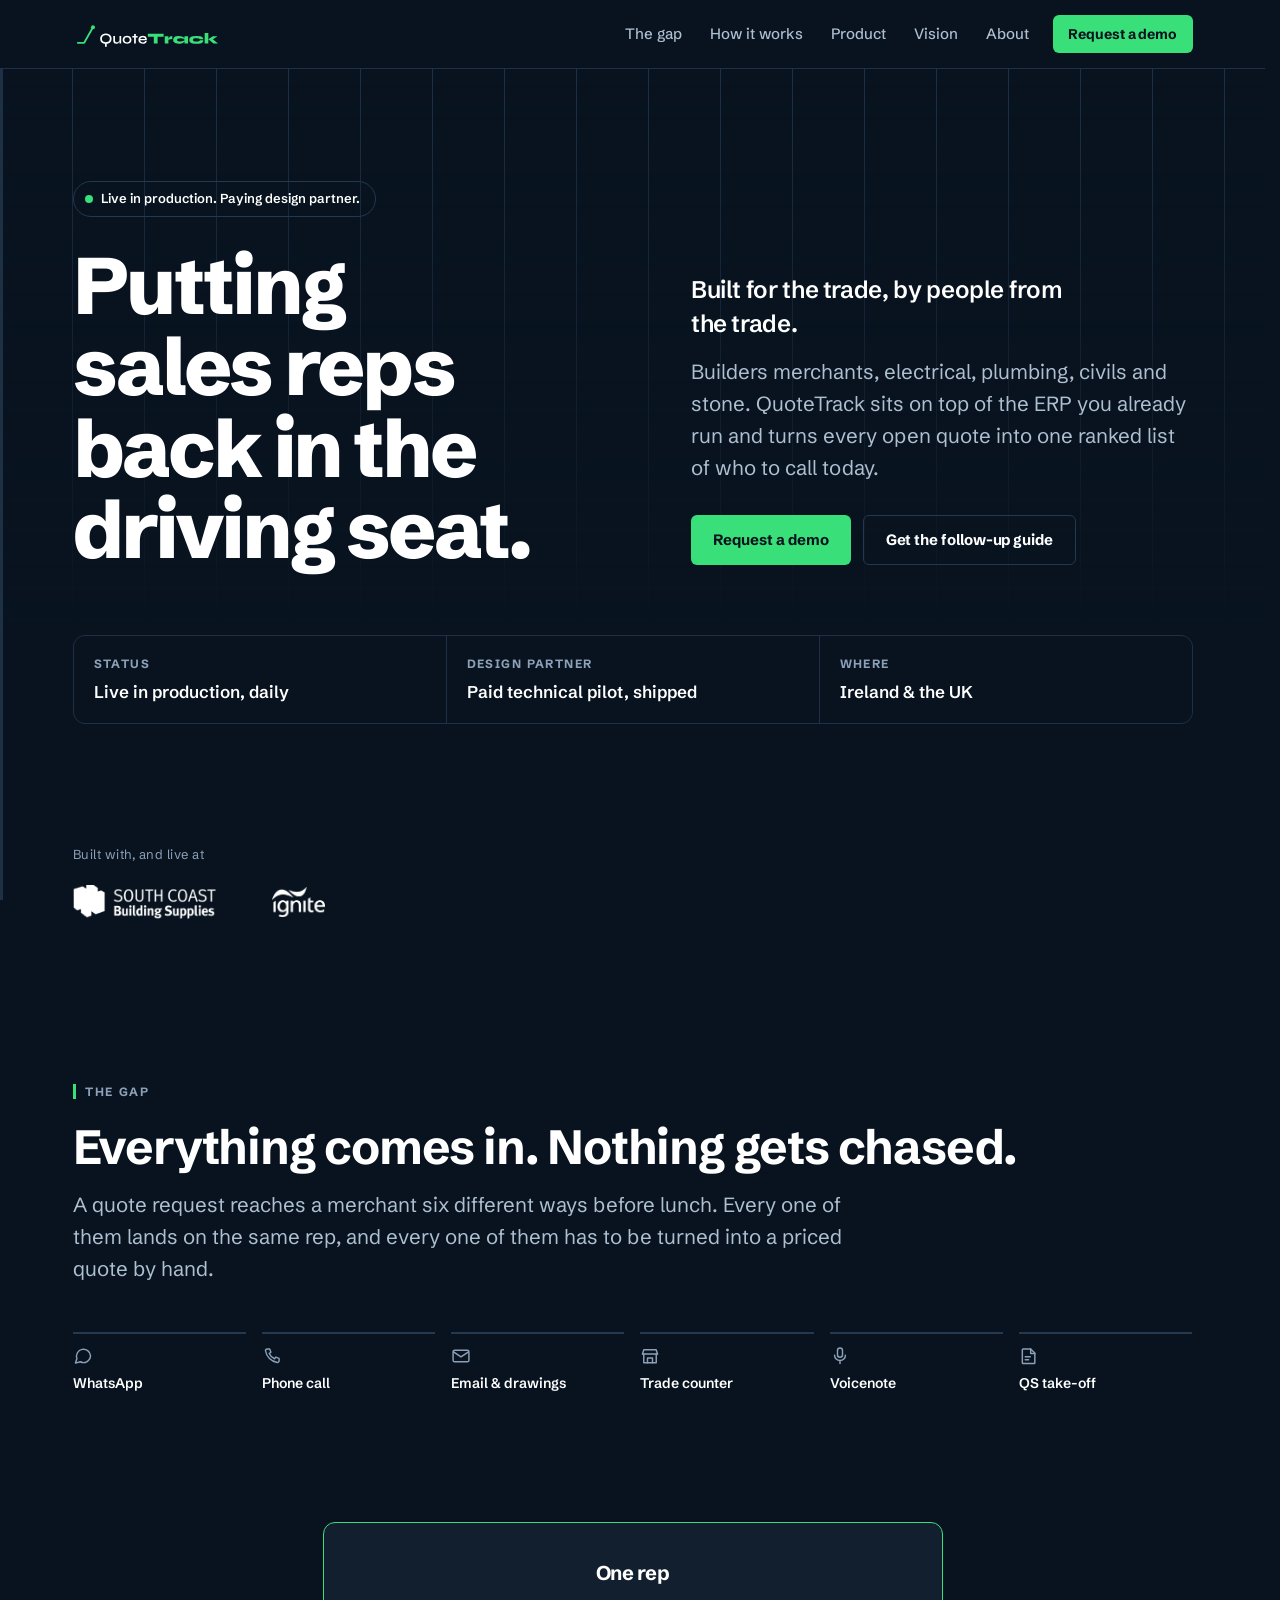
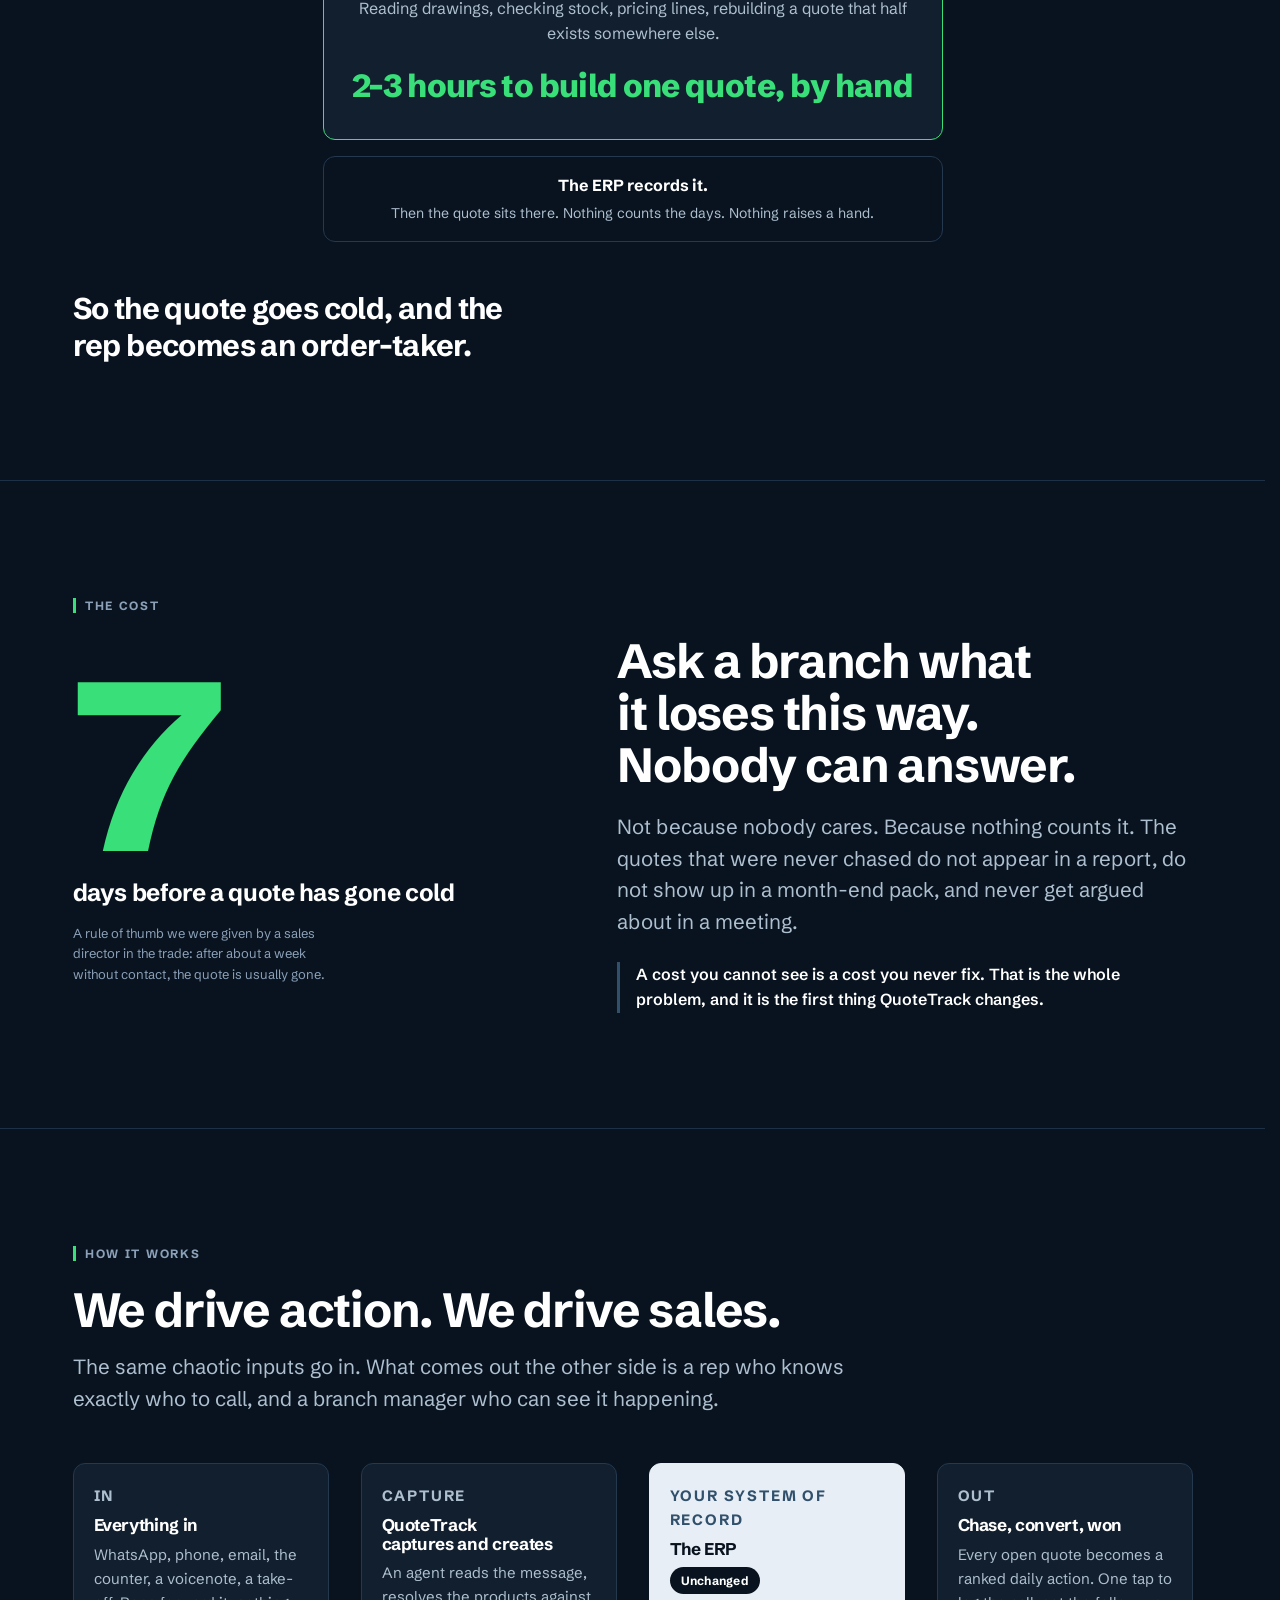
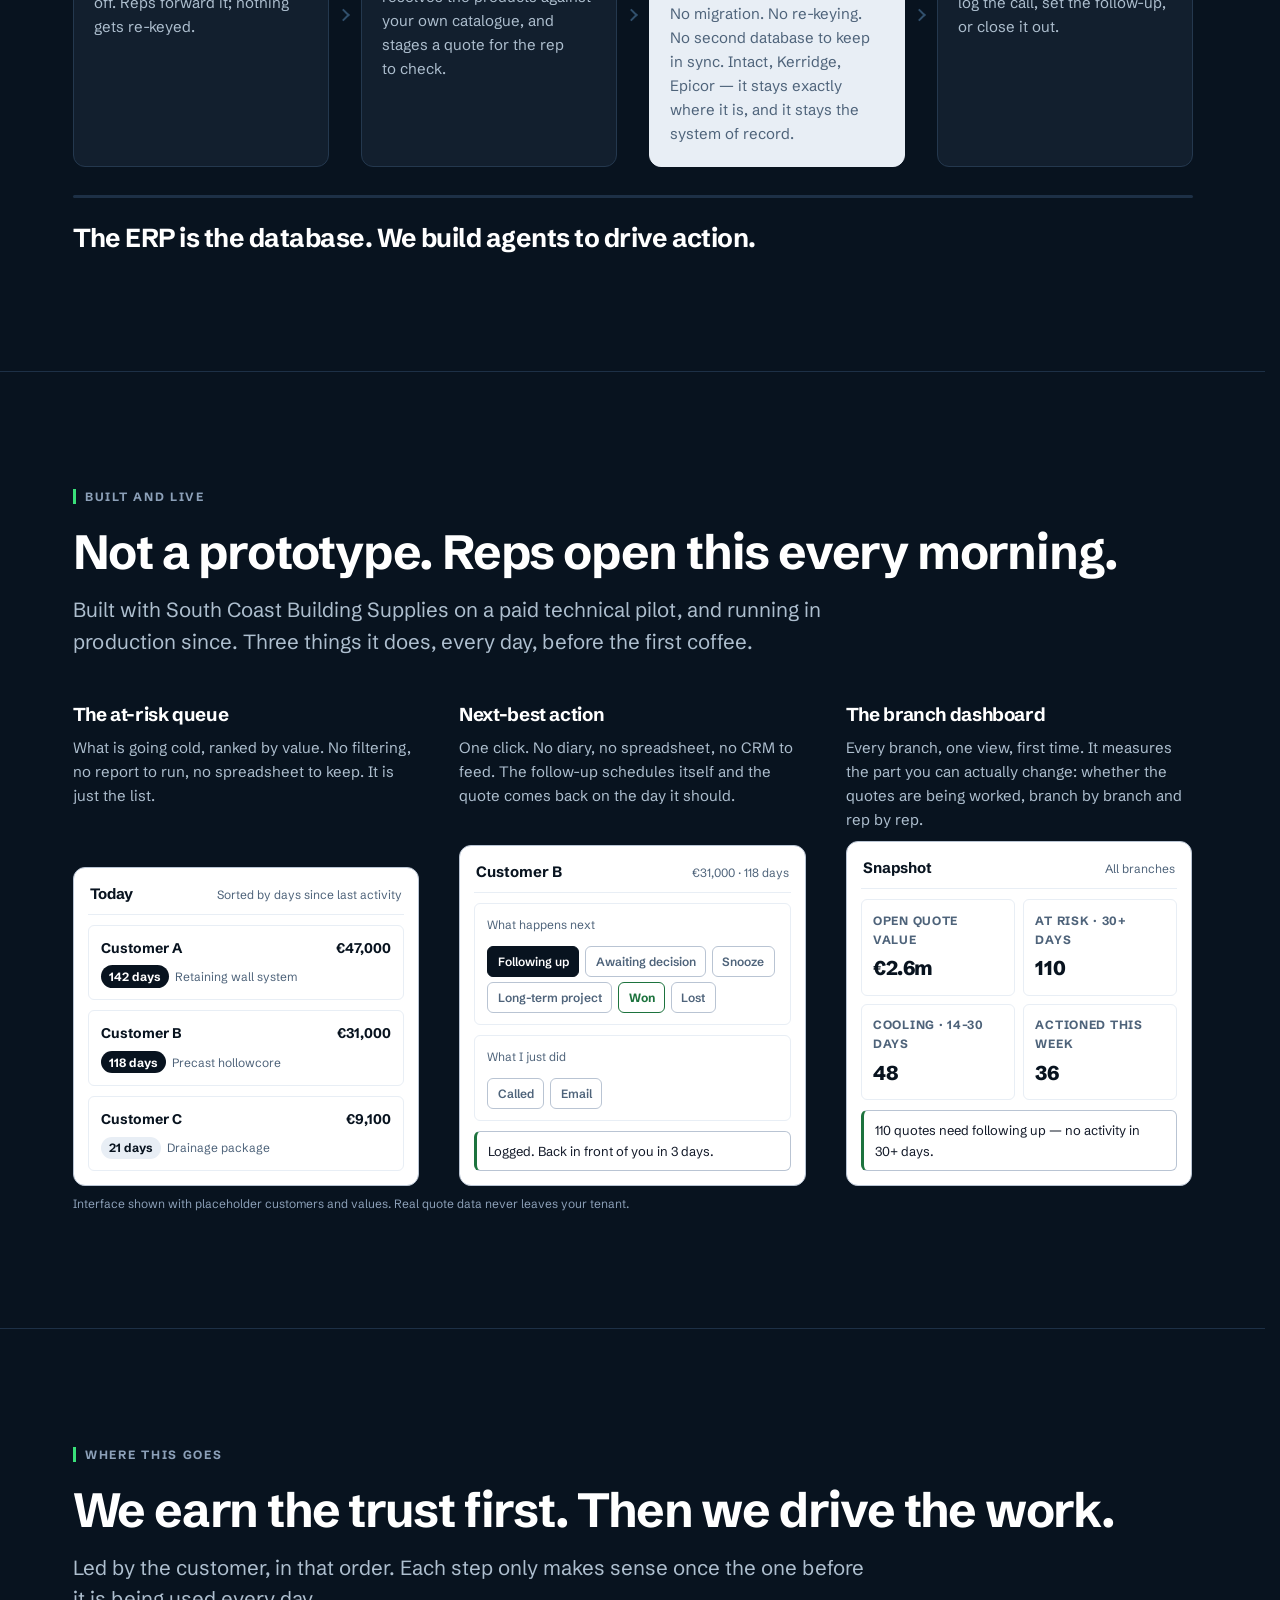
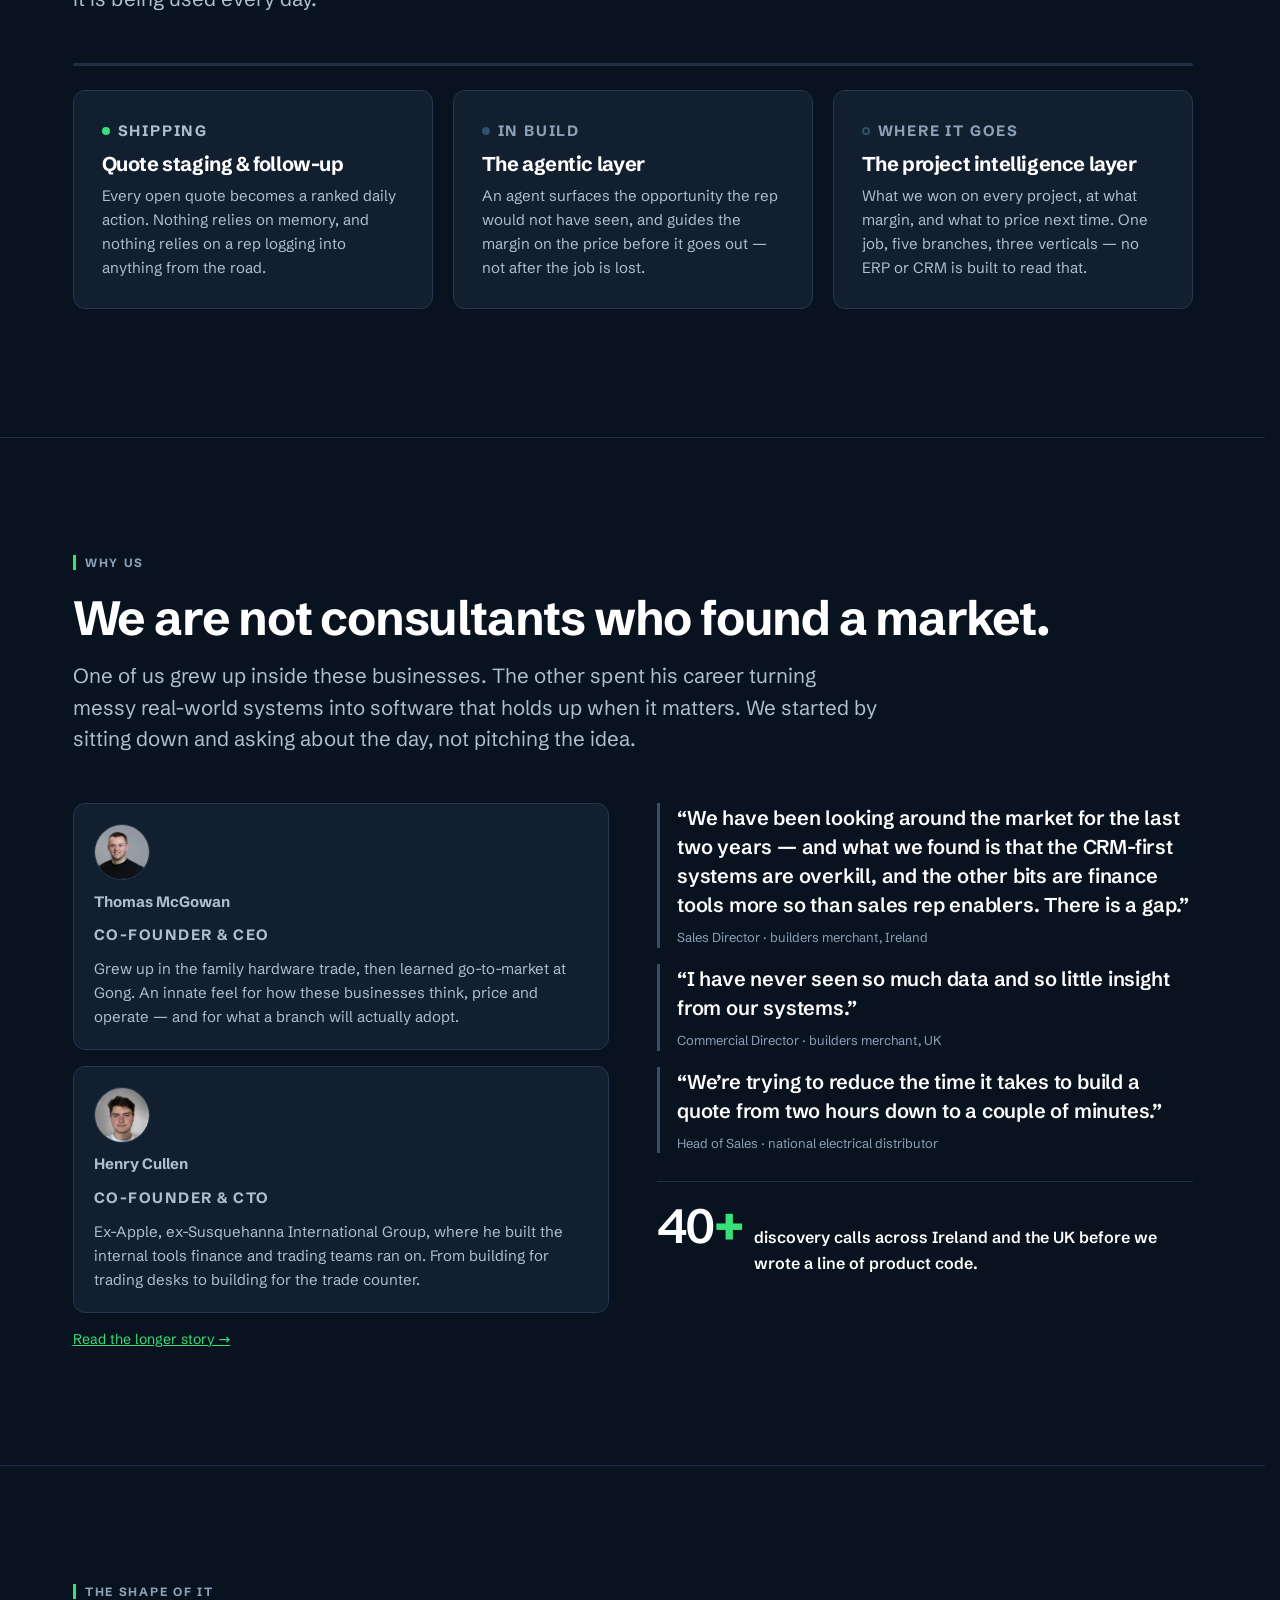
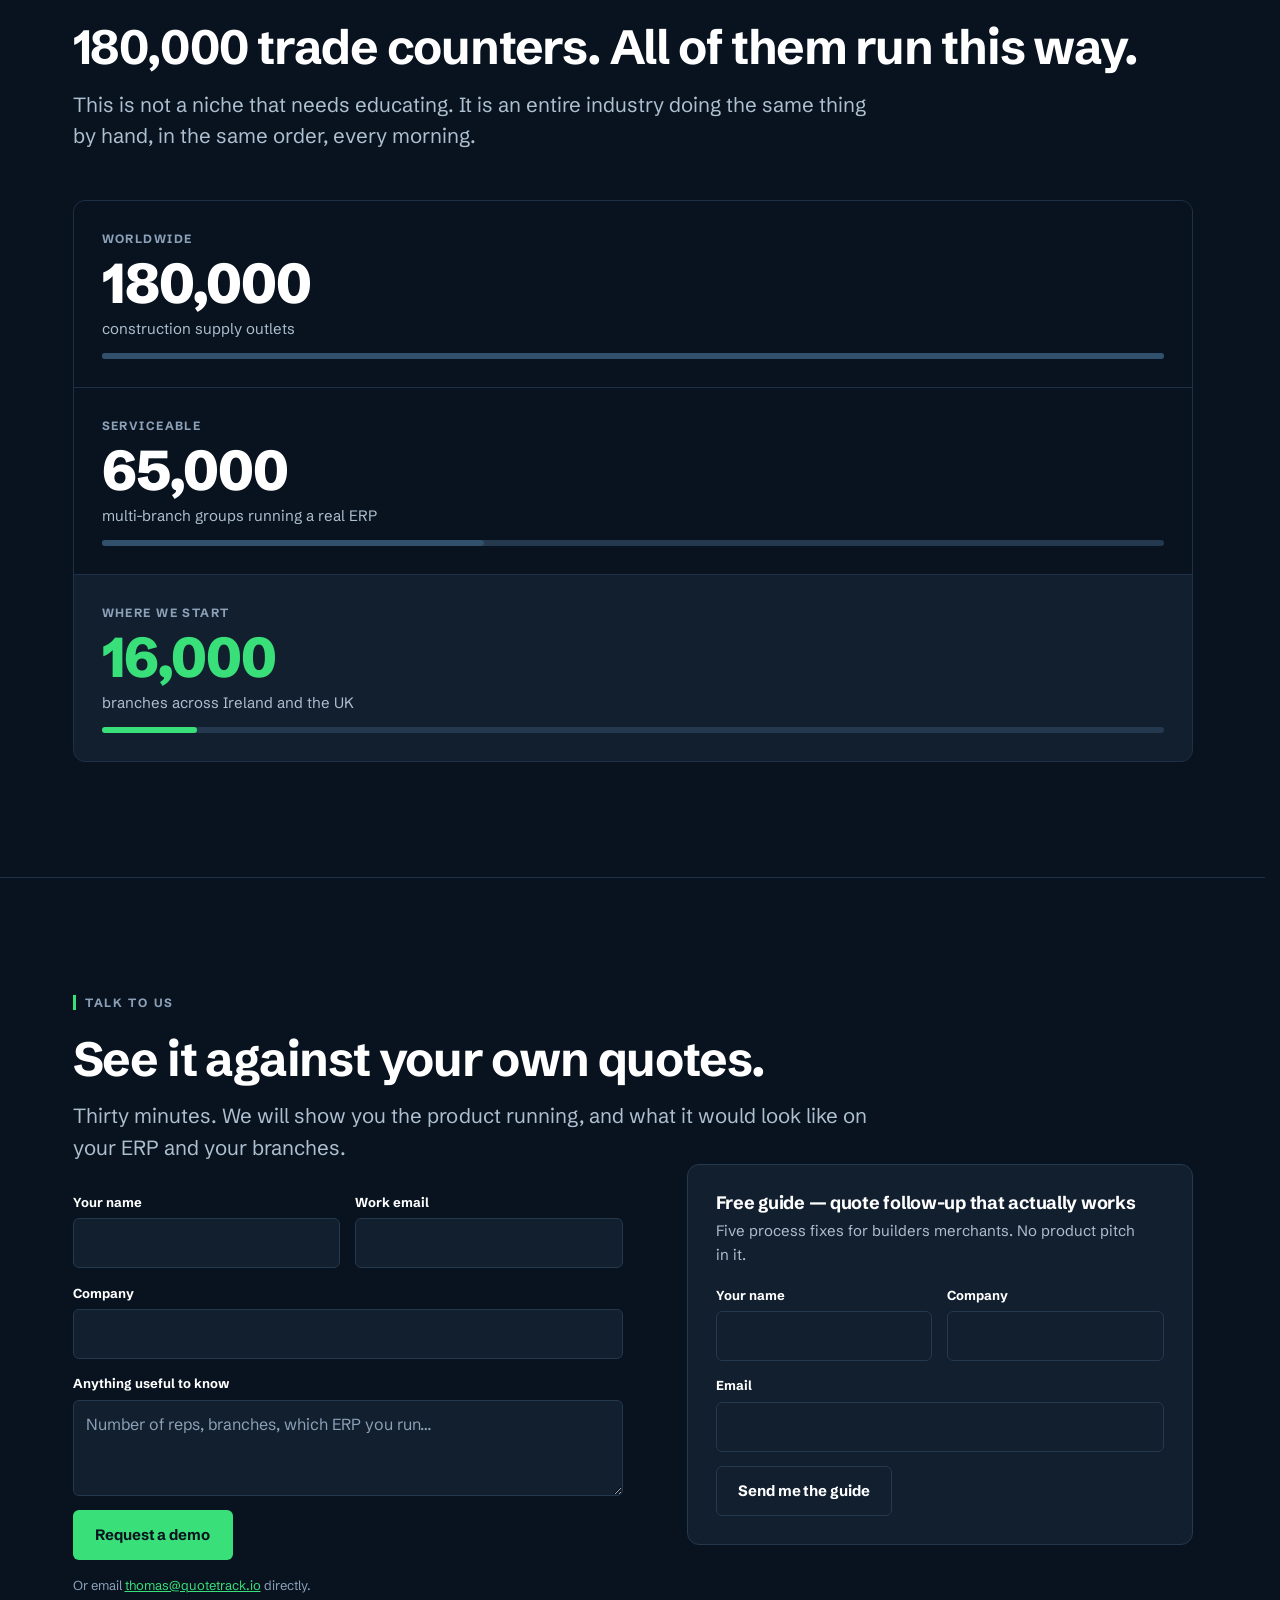
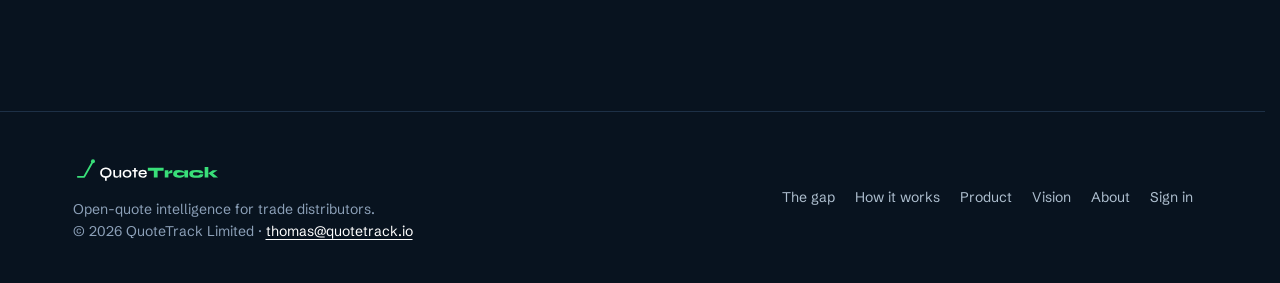
==== commit 7ad16b1d: "Rebuild the landing page on the shipped design system The page shipped three things the app forbids:" ====
--- a/index.html
+++ b/index.html
@@ -1,652 +1,618 @@
 <!DOCTYPE html>
-<html lang="en-IE">
+<html lang="en">
 <head>
 <meta charset="utf-8">
 <meta name="viewport" content="width=device-width, initial-scale=1">
-<title>QuoteTrack · quote creation and follow-up for trade suppliers</title>
-<meta name="description" content="QuoteTrack sits on top of your ERP. It gets the quote out in minutes instead of an afternoon, then chases every one of them. Built for builders merchants, electrical, plumbing and heating, civils, timber and stone.">
-<link rel="icon" href="assets/favicon.svg" type="image/svg+xml">
-<meta property="og:title" content="QuoteTrack · quote creation and follow-up for trade suppliers">
-<meta property="og:description" content="Every quote you send is a sale you haven't lost yet. QuoteTrack gets the quote out in minutes, then chases it until there's an answer.">
+<title>QuoteTrack — the action layer for trade distribution</title>
+<meta name="description" content="Trade distributors issue hundreds of quotes a week and chase almost none of them. QuoteTrack sits on top of your ERP and turns every open quote into a ranked daily action for the rep. Live in production with a paying design partner.">
+<meta name="theme-color" content="#08131f">
+<link rel="icon" href="assets/icon.svg" type="image/svg+xml">
+<link rel="canonical" href="https://www.quotetrack.io/">
+
 <meta property="og:type" content="website">
+<meta property="og:title" content="QuoteTrack — the action layer for trade distribution">
+<meta property="og:description" content="Putting sales reps back in the driving seat. Built for the trade, by people from the trade.">
 <meta property="og:url" content="https://www.quotetrack.io/">
-
-<link rel="preconnect" href="https://fonts.googleapis.com">
-<link rel="preconnect" href="https://fonts.gstatic.com" crossorigin>
-<link rel="stylesheet" href="https://fonts.googleapis.com/css2?family=Schibsted+Grotesk:wght@400;500;600;700&family=Syne:wght@700;800&display=swap">
-<link rel="stylesheet" href="assets/tokens.css">
+<meta property="og:image" content="https://www.quotetrack.io/assets/logo-dark-2x.png">
+<meta name="twitter:card" content="summary_large_image">
+
+<link rel="preload" href="assets/fonts/schibsted-grotesk-latin.woff2" as="font" type="font/woff2" crossorigin>
 <link rel="stylesheet" href="assets/site.css">
-
-<style>
-  /* ---- hero ---- */
-  .hero { background: var(--brand); color: #fff; padding: clamp(60px, 9vw, 104px) 0 clamp(56px, 8vw, 92px); }
-  .hero__inner { display: grid; gap: 26px; justify-items: start; }
-  .hero__inner > * { max-width: 54ch; }
-  .hero h1 { max-width: 18ch; }
-  .hero .lede { color: var(--brand-soft-text); }
-
-  /* ---- trusted strip ---- */
-  .trusted { background: var(--surface); border-bottom: 1px solid var(--border); padding: 26px 0; }
-  .trusted__inner { display: flex; flex-wrap: wrap; align-items: center; gap: 16px 34px; }
-  .trusted__label { font-size: 13px; font-weight: 600; color: var(--text-muted); }
-  .trusted__logo { display: flex; align-items: center; gap: 14px; }
-  .trusted__logo img { height: 34px; width: auto; }
-  .trusted__note { font-size: 13.5px; color: var(--text-muted); }
-
-  /* ---- stat cards ---- */
-  .stats { display: grid; gap: 18px; grid-template-columns: repeat(auto-fit, minmax(240px, 1fr)); margin-top: 40px; }
-  .stat { border: 1px solid rgb(255 255 255 / 0.16); border-radius: var(--radius-card); padding: 22px; background: rgb(255 255 255 / 0.04); }
-  .stat__label { font-size: 12px; font-weight: 600; letter-spacing: 0.09em; text-transform: uppercase; color: var(--brand-soft-text); }
-  .stat__value { font-size: 34px; font-weight: 700; letter-spacing: -0.03em; margin: 8px 0 6px; font-variant-numeric: tabular-nums; color: #fff; }
-  .stat p { font-size: 15px; color: var(--brand-soft-text); }
-
-  /* ---- carousel ---- */
-  .quotes { display: grid; gap: 24px; }
-  .quote-stage { position: relative; min-height: 190px; }
-  .quote-slide {
-    position: absolute; inset: 0;
-    opacity: 0; visibility: hidden;
-    transition: opacity var(--motion-base) var(--ease), visibility var(--motion-base) var(--ease);
-    display: grid; gap: 14px; align-content: start;
-  }
-  .quote-slide[data-active="true"] { opacity: 1; visibility: visible; }
-  .quote-slide blockquote {
-    margin: 0;
-    font-size: clamp(20px, 2.6vw, 27px);
-    line-height: 1.32;
-    letter-spacing: -0.02em;
-    font-weight: 500;
-    max-width: 30ch;
-    text-wrap: balance;
-  }
-  .quote-slide figcaption { font-size: 14.5px; font-weight: 600; color: var(--signal-deep); }
-  .quote-dots { display: flex; gap: 8px; }
-  .quote-dots button {
-    width: 30px; height: 4px; padding: 0;
-    border: 0; border-radius: 2px;
-    background: var(--border-strong);
-    cursor: pointer;
-    transition: background-color var(--motion-fast) var(--ease);
-  }
-  .quote-dots button[aria-selected="true"] { background: var(--brand); }
-  @media (min-width: 760px) { .quote-stage { min-height: 150px; } }
-
-  /* ---- diagram ---- */
-  .diagram { overflow-x: auto; margin-top: 34px; padding-bottom: 6px; }
-  .diagram svg { display: block; min-width: 800px; width: 100%; height: auto; }
-
-  /* ---- how it works ---- */
-  .steps { counter-reset: step; margin-top: 38px; }
-  .step__n {
-    font-size: 12px; font-weight: 600; letter-spacing: 0.09em;
-    color: var(--signal-deep); text-transform: uppercase;
-    display: block; margin-bottom: 8px;
-  }
-
-  /* ---- platform ---- */
-  .platform-group__head { display: flex; flex-direction: column; gap: 10px; margin-bottom: 26px; max-width: 46ch; }
-  .platform-group__head .lede { max-width: 56ch; }
-
-  /* ---- who it's for: verticals over roles ---- */
-  .verticals {
-    list-style: none; margin: 36px 0 0; padding: 0;
-    display: grid; gap: 14px;
-    grid-template-columns: repeat(auto-fit, minmax(280px, 1fr));
-  }
-  .verticals li {
-    border: 1px solid var(--brand-soft-border);
-    border-radius: var(--radius-control);
-    padding: 15px 18px;
-  }
-  .verticals b { display: block; font-size: 15.5px; font-weight: 600; }
-  .verticals span { display: block; font-size: 14px; color: var(--text-muted); margin-top: 3px; }
-
-  .joiner {
-    margin-top: 34px; padding-top: 20px;
-    border-top: 1px solid var(--brand-soft-border);
-    font-size: 16px; font-weight: 600; color: var(--text-secondary);
-  }
-  .roles { margin-top: 20px; }
-
-  /* ---- ignite ---- */
-  .ignite { padding: 30px 0; border-top: 1px solid var(--border); }
-  .ignite__inner { display: flex; flex-wrap: wrap; align-items: center; gap: 14px 22px; }
-  .ignite img { height: 30px; width: auto; }
-  .ignite p { font-size: 14px; color: var(--text-muted); }
-</style>
+<script>
+/* Opt into the hidden-until-revealed state only when we can definitely
+   reveal it again: IntersectionObserver present, motion not reduced.
+   Otherwise the page renders complete, which is also the no-JS path. */
+if ('IntersectionObserver' in window &&
+    !(window.matchMedia && matchMedia('(prefers-reduced-motion: reduce)').matches)) {
+  document.documentElement.className += ' js';
+}
+</script>
 </head>
 <body>
 
-<a class="sr-only" href="#main">Skip to content</a>
+<a class="skip-link" href="#main">Skip to content</a>
+
+<div class="scroll-rail" aria-hidden="true"><div class="scroll-rail__fill"></div></div>
 
 <header class="site-header">
-  <div class="wrap site-header__inner">
-    <a class="wordmark" href="/" aria-label="QuoteTrack home">
-      <svg width="28" height="28" viewBox="0 0 32 32" aria-hidden="true">
-        <rect width="32" height="32" rx="7" fill="#08131f"></rect>
-        <rect x="8" y="8" width="4" height="16" rx="2" fill="#39df79"></rect>
-        <rect x="15" y="8" width="9" height="4" rx="2" fill="#39df79" opacity="0.45"></rect>
-      </svg>
-      <span class="wordmark__text">Quote<i>Track</i></span>
+  <div class="container site-header__inner">
+    <a class="wordmark" href="/" aria-label="QuoteTrack — home">
+      <img src="assets/logo-dark.svg" width="150" height="32" alt="QuoteTrack">
     </a>
-
-    <button class="nav-toggle" type="button" aria-expanded="false" aria-controls="primary-nav">
-      <span class="sr-only">Menu</span>
-      <svg width="20" height="20" viewBox="0 0 20 20" aria-hidden="true" fill="none" stroke="currentColor" stroke-width="1.8" stroke-linecap="round">
-        <path d="M3 6h14M3 10h14M3 14h14"></path>
-      </svg>
-    </button>
-
-    <nav class="nav" id="primary-nav" aria-label="Primary">
-      <a href="#problem">Problem</a>
+    <nav class="site-nav" aria-label="Primary">
+      <a href="#gap">The gap</a>
       <a href="#how">How it works</a>
-      <a href="#platform">Platform</a>
-      <a href="#who">Who it's for</a>
+      <a href="#product">Product</a>
+      <a href="#vision">Vision</a>
       <a href="about.html">About</a>
-      <button class="btn btn--primary btn--sm nav__cta" type="button" data-open-modal="demo">Book a demo</button>
     </nav>
+    <a class="btn btn--primary btn--sm" href="#demo">Request a demo</a>
   </div>
 </header>
 
 <main id="main">
 
-  <!-- ============ HERO ============ -->
-  <section class="hero">
-    <div class="wrap hero__inner">
-      <div class="rail"></div>
-      <h1>Every quote you send is a sale you haven't lost yet.</h1>
-      <p class="lede">QuoteTrack sits on top of your ERP. It gets the quote priced and out in minutes instead of an afternoon, then chases every one of them until there's an answer. Your reps get one ranked list each morning: who to follow up, what's gone quiet, what's slipping away.</p>
-      <div class="btn-row">
-        <button class="btn btn--onbrand" type="button" data-open-modal="demo">Book a demo</button>
-        <button class="btn btn--ghost-onbrand" type="button" data-open-modal="guide">Get the follow-up guide</button>
-      </div>
-    </div>
-  </section>
-
-<!-- Trusted By -->
-<section class="trusted">
-    <div class="wrap trusted__inner">
-        <span class="eyebrow">Trusted by builders merchants across Ireland and the UK</span>
-        <span class="trusted__logo">
-            <img src="assets/south-coast-logo.png" alt="South Coast Building Supplies">
-        </span>
-    </div>
-</section>
-       
-
-  <!-- ============ PROBLEM ============ -->
-  <section class="section section--brand" id="problem">
-    <div class="wrap">
-      <div class="section-head section-head--wide">
-        <div class="rail"></div>
-        <p class="eyebrow eyebrow--onbrand">The gap nobody owns</p>
-        <h2>A quote goes into the ether, and nobody knows what happened to it.</h2>
-        <p class="lede lede--onbrand">First it takes half an afternoon to put the quote together. Then your ERP records it, and nothing chases it. So the follow-up lives in a rep's head, a notebook and a Friday afternoon, and most of it never happens.</p>
-      </div>
-
-      <div class="stats">
-        <div class="stat">
-          <span class="stat__label">To build a quote</span>
-          <div class="stat__value">Up to 3 hours</div>
-          <p>by hand, before it has even gone out the door.</p>
-        </div>
-        <div class="stat">
-          <span class="stat__label">Followed up</span>
-          <div class="stat__value">Under half</div>
-          <p>of quotes get a second contact after they're issued.</p>
-        </div>
-        <div class="stat">
-          <span class="stat__label">Goes cold in</span>
-          <div class="stat__value">7 days</div>
-          <p>is when a quote stops converting, according to the merchants we sat with.</p>
-        </div>
-        <div class="stat">
-          <span class="stat__label">Visibility</span>
-          <div class="stat__value">None</div>
-          <p>of what a quote was for, or whether anyone chased it.</p>
-        </div>
-      </div>
-    </div>
-  </section>
-
-  <!-- ============ QUOTES ============ -->
-  <section class="section section--paper">
-    <div class="wrap quotes">
-      <p class="eyebrow">What they told us</p>
-      <div class="quote-stage" id="quote-stage" aria-live="polite">
-
-        <figure class="quote-slide" data-active="true">
-          <blockquote>"We're trying to reduce the time it takes to build a quote from two hours down to a couple of minutes."</blockquote>
-          <figcaption>Head of Sales · national electrical distributor</figcaption>
-        </figure>
-
-        <figure class="quote-slide">
-          <blockquote>"I've never seen so much data and so many spreadsheets. But so little insight."</blockquote>
-          <figcaption>Commercial Director · UK builders merchant</figcaption>
-        </figure>
-
-        <figure class="quote-slide">
-          <blockquote>"The big hole in it is that we don't know when a quotation is issued, what job it's for, and then we can't chase it up."</blockquote>
-          <figcaption>National Sales Director · Irish builders merchant</figcaption>
-        </figure>
-
-        <figure class="quote-slide">
-          <blockquote>"Quote follow-up is something we have struggled with, and this is my fifth merchants."</blockquote>
-          <figcaption>Group Sales Manager · Irish builders merchant</figcaption>
-        </figure>
-
-        <figure class="quote-slide">
-          <blockquote>"A lot of them take Friday afternoon to catch up on admin. Something like this would have been a godsend."</blockquote>
-          <figcaption>Regional Director · multi-branch merchant group</figcaption>
-        </figure>
-
-      </div>
-      <div class="quote-dots" id="quote-dots" role="tablist" aria-label="Customer quotes"></div>
-    </div>
-  </section>
-
-  <!-- ============ INPUTS DIAGRAM ============ -->
-  <section class="section">
-    <div class="wrap">
-      <div class="section-head section-head--wide">
-        <div class="rail rail--light"></div>
-        <p class="eyebrow">How the work actually arrives</p>
-        <h2>A quote request doesn't arrive in your ERP. It arrives everywhere else.</h2>
-        <p class="lede">Email and drawings, a call, the trade counter, a voicenote from a van, a QS take-off. QuoteTrack takes all of it and gets a priced quote into your ERP. Then it picks the quote back up on the other side and chases it until there's an answer. The ERP stays exactly as it is. It's the database, and it keeps that job.</p>
-      </div>
-
-      <div class="diagram">
-        <svg viewBox="0 0 880 262" role="img" aria-label="Six input channels, including WhatsApp coming soon, feed into QuoteTrack, which captures the request, stages it and creates the quote. Your ERP sits unchanged in the middle as the database. QuoteTrack then picks the quote up on the other side, chases it and converts it, and the job is won.">
-          <g font-family="Schibsted Grotesk, sans-serif" font-size="10" letter-spacing="1.2" fill="#6b7280">
-            <text x="0" y="12">EVERYTHING IN</text>
-            <text x="232" y="12">QUOTETRACK</text>
-            <text x="428" y="12">UNCHANGED</text>
-            <text x="582" y="12">QUOTETRACK</text>
-            <text x="768" y="12">WON</text>
-          </g>
-
-          <g font-family="Schibsted Grotesk, sans-serif" font-size="12.5" fill="#111827">
-            <rect x="0" y="30" width="152" height="30" rx="6" fill="#ffffff" stroke="#e4eaf1"></rect><text x="14" y="49">Email &amp; drawings</text>
-            <rect x="0" y="66" width="152" height="30" rx="6" fill="#ffffff" stroke="#e4eaf1"></rect><text x="14" y="85">Phone call</text>
-            <rect x="0" y="102" width="152" height="30" rx="6" fill="#ffffff" stroke="#e4eaf1"></rect><text x="14" y="121">Trade counter</text>
-            <rect x="0" y="138" width="152" height="30" rx="6" fill="#ffffff" stroke="#e4eaf1"></rect><text x="14" y="157">Voicenote</text>
-            <rect x="0" y="174" width="152" height="30" rx="6" fill="#ffffff" stroke="#e4eaf1"></rect><text x="14" y="193">QS take-off</text>
-            <rect x="0" y="210" width="152" height="30" rx="6" fill="#f5f9fc" stroke="#d8e1eb" stroke-dasharray="3 3"></rect>
-            <text x="14" y="229" fill="#6b7280">WhatsApp</text>
-            <text x="106" y="229" font-size="9.5" letter-spacing="0.8" fill="#1d733e">SOON</text>
-          </g>
-
-          <g stroke="#d8e1eb" fill="none" stroke-width="1.5">
-            <path d="M152 45 C 192 45, 202 122, 232 130"></path>
-            <path d="M152 81 C 192 81, 206 124, 232 131"></path>
-            <path d="M152 117 C 192 117, 212 129, 232 132"></path>
-            <path d="M152 153 C 192 153, 212 140, 232 134"></path>
-            <path d="M152 189 C 192 189, 206 146, 232 135"></path>
-            <path d="M152 225 C 192 225, 202 148, 232 136"></path>
-          </g>
-
-          <!-- QuoteTrack, before the ERP -->
-          <rect x="232" y="92" width="160" height="82" rx="12" fill="#08131f"></rect>
-          <rect x="248" y="108" width="4" height="50" rx="2" fill="#39df79"></rect>
-          <g font-family="Schibsted Grotesk, sans-serif" font-size="13.5" font-weight="600" fill="#ffffff">
-            <text x="264" y="126">Captures,</text>
-            <text x="264" y="143">stages,</text>
-            <text x="264" y="160">creates.</text>
-          </g>
-
-          <path d="M392 133 L 428 133" stroke="#d8e1eb" stroke-width="1.5" fill="none"></path>
-
-          <!-- the ERP, untouched -->
-          <rect x="428" y="112" width="118" height="42" rx="6" fill="#ffffff" stroke="#e4eaf1"></rect>
-          <text x="444" y="131" font-family="Schibsted Grotesk, sans-serif" font-size="13" font-weight="600" fill="#111827">Your ERP</text>
-          <text x="444" y="147" font-family="Schibsted Grotesk, sans-serif" font-size="11" fill="#6b7280">the database</text>
-
-          <path d="M546 133 L 582 133" stroke="#d8e1eb" stroke-width="1.5" fill="none"></path>
-
-          <!-- QuoteTrack, after the ERP -->
-          <rect x="582" y="99" width="150" height="68" rx="12" fill="#08131f"></rect>
-          <rect x="598" y="115" width="4" height="36" rx="2" fill="#39df79"></rect>
-          <g font-family="Schibsted Grotesk, sans-serif" font-size="13.5" font-weight="600" fill="#ffffff">
-            <text x="614" y="127">Chases,</text>
-            <text x="614" y="145">converts.</text>
-          </g>
-
-          <path d="M732 133 L 768 133" stroke="#d8e1eb" stroke-width="1.5" fill="none"></path>
-          <rect x="768" y="112" width="96" height="42" rx="6" fill="#e8eef5" stroke="#d8e1eb"></rect>
-          <text x="786" y="139" font-family="Schibsted Grotesk, sans-serif" font-size="15" font-weight="700" fill="#1d733e">Won.</text>
-        </svg>
-      </div>
-    </div>
-  </section>
-
-  <!-- ============ HOW IT WORKS ============ -->
-  <section class="section section--paper" id="how">
-    <div class="wrap">
-      <div class="section-head">
-        <div class="rail rail--light"></div>
-        <h2>Live in weeks, not quarters. No data entry, ever.</h2>
-      </div>
-
-      <div class="grid grid--4 steps">
-        <div class="card card--flat">
-          <span class="step__n">Step 1</span>
-          <h4>Connects to your ERP</h4>
-          <p>A read-only sync with the systems the trade actually runs. No migration, and no change to how anyone quotes.</p>
-        </div>
-        <div class="card card--flat">
-          <span class="step__n">Step 2</span>
-          <h4>Tags every quote to a job</h4>
-          <p>One job across five branches and three verticals reads as one project, not five unrelated quotes.</p>
-        </div>
-        <div class="card card--flat">
-          <span class="step__n">Step 3</span>
-          <h4>Follows up automatically</h4>
-          <p>Chase emails go out on schedule, in the rep's name, without the rep writing them. Replies come straight back to the rep.</p>
-        </div>
-        <div class="card card--flat">
-          <span class="step__n">Step 4</span>
-          <h4>Lands one list each morning</h4>
-          <p>Who to call, what's gone quiet, what's slipping. Ranked by value, in the inbox before the first coffee.</p>
-        </div>
-      </div>
-    </div>
-  </section>
-
-  <!-- ============ PLATFORM ============ -->
-  <section class="section" id="platform">
-    <div class="wrap">
-
-      <div class="platform-group">
-        <div class="platform-group__head">
-          <div class="rail rail--light"></div>
-          <p class="eyebrow">Built and live</p>
-          <h2>A quote used to take an afternoon. Now it takes minutes.</h2>
-          <p class="lede">Everything below is running in branches today.</p>
-        </div>
-        <div class="grid grid--4">
-          <div class="card">
-            <h4>Quote creation</h4>
-            <p>A request in any format becomes a priced quote in the system you already run, in minutes rather than most of a day.</p>
-          </div>
-          <div class="card">
-            <h4>The daily action list</h4>
-            <p>What's going cold, ranked by value. The rep's whole day on one screen.</p>
-          </div>
-          <div class="card">
-            <h4>Automated follow-up</h4>
-            <p>Chase emails go out on their own, in the rep's name, and the replies come straight back.</p>
-          </div>
-          <div class="card">
-            <h4>Branch-level dashboard</h4>
-            <p>Every branch in one view. For most groups, the first time that has existed.</p>
-          </div>
-        </div>
-      </div>
-
-    </div>
-  </section>
-
-  <!-- ============ WHO IT'S FOR ============ -->
-  <section class="section section--paper" id="who">
-    <div class="wrap">
-      <div class="section-head section-head--wide">
-        <div class="rail rail--light"></div>
-        <h2>Built for trade suppliers.</h2>
-        <p class="lede">If you quote from an ERP and chase from memory, this is for you.</p>
-      </div>
-
-      <ul class="verticals">
-        <li><b>Builders merchants</b><span>Timber, blocks, bagged goods and the trade counter.</span></li>
-        <li><b>Electrical wholesale</b><span>Cable, containment, lighting and switchgear.</span></li>
-        <li><b>Plumbing and heating</b><span>Boilers, pipe, bathrooms and renewables.</span></li>
-        <li><b>Civils and groundworks</b><span>Drainage, ducting and the heavy side.</span></li>
-        <li><b>Timber and sheet materials</b><span>Sawn, engineered, sheet and mouldings.</span></li>
-        <li><b>Stone and hard landscaping</b><span>Paving, walling, natural and manufactured.</span></li>
-      </ul>
-
-      <p class="joiner">Six different businesses. The same three people, with the same problem.</p>
-
-      <div class="grid grid--3 roles">
-        <div class="card">
-          <h3>Sales reps</h3>
-          <p>One list, in your inbox, before you get in the van. Nothing to log into, and nothing to type up after.</p>
-        </div>
-        <div class="card">
-          <h3>Branch managers</h3>
-          <p>See what your branch has out, what's gone quiet, and what got chased, without having to ask anyone.</p>
-        </div>
-        <div class="card">
-          <h3>Sales directors</h3>
-          <p>The same picture across every branch, on the same definitions, for the first time.</p>
-        </div>
-      </div>
-    </div>
-  </section>
-
-  <!-- ============ WHY US ============ -->
-  <section class="section section--brand">
-    <div class="wrap">
-      <div class="section-head section-head--wide">
-        <div class="rail"></div>
-        <h2>Your ERP records what happened. We drive what happens next.</h2>
-        <p class="lede lede--onbrand">We're not trying to replace anything. The ERP is good at holding the information, and it stays exactly where it is. The gap is turning that into something a rep on the road can act on this morning, and that gap is all we do.</p>
-        <p class="lede lede--onbrand">One job can run across five branches and three verticals. Nothing in your stack reads that as a single project. We do.</p>
-      </div>
-    </div>
-  </section>
-
-  <!-- ============ IGNITE ============ -->
-  <div class="ignite">
-    <div class="wrap ignite__inner">
-      <img src="assets/ignite-logo.png" alt="Ignite">
-      <p>Backed by the Ignite programme.</p>
-    </div>
-  </div>
-
-  <!-- ============ FOOTER CTA ============ -->
-  <section class="footer-cta">
-    <div class="wrap">
-      <div class="rail" style="margin-bottom:22px"></div>
-      <h2>Find out what your branches have out, and what's gone quiet.</h2>
-      <p class="lede">A 20-minute call. We'll show you the daily list, and what it would look like on your quotes.</p>
-      <div class="btn-row" style="margin-top:26px">
-        <button class="btn btn--onbrand" type="button" data-open-modal="demo">Book a demo</button>
-      </div>
-    </div>
-  </section>
+<!-- ======================================================================
+     1 — Hero
+     ====================================================================== -->
+<section class="hero">
+  <div class="container hero__inner">
+    <p class="hero__flag"><span class="dot" aria-hidden="true"></span>Live in production. Paying design partner.</p>
+
+    <div class="hero__grid">
+      <h1 class="display">Putting sales reps back in the driving&nbsp;seat.</h1>
+
+      <div class="hero__col-b">
+        <p class="hero__sub">Built for the trade, by people from the trade.</p>
+
+        <p class="lead hero__anchor">Builders merchants, electrical, plumbing, civils and stone. QuoteTrack sits on top of the ERP you already run and turns every open quote into one ranked list of who to call today.</p>
+
+        <div class="actions">
+          <a class="btn btn--primary" href="#demo">Request a demo</a>
+          <a class="btn btn--ghost" href="#guide">Get the follow-up guide</a>
+        </div>
+      </div>
+    </div>
+
+    <dl class="hero__facts">
+      <div class="hero__fact">
+        <dt>Status</dt>
+        <dd>Live in production, daily</dd>
+      </div>
+      <div class="hero__fact">
+        <dt>Design partner</dt>
+        <dd>Paid technical pilot, shipped</dd>
+      </div>
+      <div class="hero__fact">
+        <dt>Where</dt>
+        <dd>Ireland &amp; the UK</dd>
+      </div>
+    </dl>
+  </div>
+</section>
+
+<section class="partners">
+  <div class="container">
+    <p class="partners__label">Built with, and live at</p>
+    <div class="partners__row">
+      <img class="logo-scb" src="assets/south-coast-logo.png" alt="South Coast Building Supplies" width="220" height="34" loading="lazy">
+      <img class="logo-ignite" src="assets/ignite-logo.png" alt="Ignite Programme" width="110" height="30" loading="lazy">
+    </div>
+  </div>
+</section>
+
+<!-- ======================================================================
+     2 — The gap (convergence)
+     ====================================================================== -->
+<section class="section" id="gap">
+  <div class="container">
+    <p class="label">The gap</p>
+    <h2 class="h2 reveal">Everything comes in. Nothing gets chased.</h2>
+    <p class="lead reveal reveal-2" style="margin-top:1rem">A quote request reaches a merchant six different ways before lunch. Every one of them lands on the same rep, and every one of them has to be turned into a priced quote by hand.</p>
+
+    <ul class="channels reveal reveal-2">
+      <li class="channel">
+        <svg viewBox="0 0 24 24" fill="none" stroke="currentColor" stroke-width="1.75" stroke-linecap="round" stroke-linejoin="round" aria-hidden="true"><path d="M21 11.5a8.4 8.4 0 0 1-12.3 7.4L3 20.5l1.7-5.5A8.4 8.4 0 1 1 21 11.5Z"/></svg>
+        <span>WhatsApp</span>
+      </li>
+      <li class="channel">
+        <svg viewBox="0 0 24 24" fill="none" stroke="currentColor" stroke-width="1.75" stroke-linecap="round" stroke-linejoin="round" aria-hidden="true"><path d="M6.2 3.5h3l1.5 4-2 1.4a12 12 0 0 0 6.4 6.4l1.4-2 4 1.5v3a2 2 0 0 1-2.2 2A17 17 0 0 1 4.2 5.7 2 2 0 0 1 6.2 3.5Z"/></svg>
+        <span>Phone call</span>
+      </li>
+      <li class="channel">
+        <svg viewBox="0 0 24 24" fill="none" stroke="currentColor" stroke-width="1.75" stroke-linecap="round" stroke-linejoin="round" aria-hidden="true"><rect x="2.5" y="5" width="19" height="14" rx="2"/><path d="m3 7 9 6 9-6"/></svg>
+        <span>Email &amp; drawings</span>
+      </li>
+      <li class="channel">
+        <svg viewBox="0 0 24 24" fill="none" stroke="currentColor" stroke-width="1.75" stroke-linecap="round" stroke-linejoin="round" aria-hidden="true"><path d="M3 9.5 4.6 4.5h14.8L21 9.5"/><path d="M3 9.5h18"/><path d="M4.5 9.5V20h15V9.5"/><path d="M9 20v-5.5h6V20"/></svg>
+        <span>Trade counter</span>
+      </li>
+      <li class="channel">
+        <svg viewBox="0 0 24 24" fill="none" stroke="currentColor" stroke-width="1.75" stroke-linecap="round" stroke-linejoin="round" aria-hidden="true"><rect x="9" y="2.5" width="6" height="11" rx="3"/><path d="M5.5 11a6.5 6.5 0 0 0 13 0"/><path d="M12 17.5V21"/></svg>
+        <span>Voicenote</span>
+      </li>
+      <li class="channel">
+        <svg viewBox="0 0 24 24" fill="none" stroke="currentColor" stroke-width="1.75" stroke-linecap="round" stroke-linejoin="round" aria-hidden="true"><path d="M5 3.5h9l5 5V20a1 1 0 0 1-1 1H5a1 1 0 0 1-1-1V4.5a1 1 0 0 1 1-1Z"/><path d="M14 3.5V9h5"/><path d="M7.5 13h6M7.5 16.5h4"/></svg>
+        <span>QS take-off</span>
+      </li>
+    </ul>
+
+    <svg class="converge" viewBox="0 0 1200 200" preserveAspectRatio="none" aria-hidden="true" focusable="false">
+      <path pathLength="1" d="M100 0 C100 90, 600 100, 600 200"/>
+      <path pathLength="1" d="M300 0 C300 90, 600 100, 600 200"/>
+      <path pathLength="1" d="M500 0 C500 90, 600 100, 600 200"/>
+      <path pathLength="1" d="M700 0 C700 90, 600 100, 600 200"/>
+      <path pathLength="1" d="M900 0 C900 90, 600 100, 600 200"/>
+      <path pathLength="1" d="M1100 0 C1100 90, 600 100, 600 200"/>
+    </svg>
+
+    <div class="funnel-node reveal">
+      <p class="h3">One rep</p>
+      <p>Reading drawings, checking stock, pricing lines, rebuilding a quote that half exists somewhere else.</p>
+      <strong class="cost">2–3 hours to build one quote, by hand</strong>
+    </div>
+
+    <div class="funnel-tail">
+      <div class="funnel-erp reveal">
+        <strong>The ERP records it.</strong>
+        <p class="small" style="margin-top:.25rem">Then the quote sits there. Nothing counts the days. Nothing raises a hand.</p>
+      </div>
+    </div>
+
+    <p class="turn reveal">So the quote goes cold, and the rep becomes an order-taker.</p>
+  </div>
+</section>
+
+<!-- ======================================================================
+     3 — The cost
+     ====================================================================== -->
+<section class="section" id="cost">
+  <div class="container">
+    <p class="label">The cost</p>
+    <div class="cost-grid">
+      <div class="reveal">
+        <p class="bignum num"><span data-count-to="7">7</span></p>
+        <span class="bignum__unit">days before a quote has gone cold</span>
+        <p class="bignum__src">A rule of thumb we were given by a sales director in the trade: after about a week without contact, the quote is usually gone.</p>
+      </div>
+      <div class="reveal reveal-2">
+        <h2 class="h2">Ask a branch what it loses this way. Nobody can answer.</h2>
+        <p class="lead" style="margin-top:1.25rem">Not because nobody cares. Because nothing counts it. The quotes that were never chased do not appear in a report, do not show up in a month-end pack, and never get argued about in a meeting.</p>
+        <p class="cost-note">A cost you cannot see is a cost you never fix. That is the whole problem, and it is the first thing QuoteTrack changes.</p>
+      </div>
+    </div>
+  </div>
+</section>
+
+<!-- ======================================================================
+     4 — How it works
+     ====================================================================== -->
+<section class="section" id="how">
+  <div class="container">
+    <p class="label">How it works</p>
+    <h2 class="h2 reveal">We drive action. We drive sales.</h2>
+    <p class="lead reveal reveal-2" style="margin-top:1rem">The same chaotic inputs go in. What comes out the other side is a rep who knows exactly who to call, and a branch manager who can see it happening.</p>
+
+    <div class="flow">
+      <div class="flow-step reveal">
+        <p class="flow-step__k">In</p>
+        <h3>Everything in</h3>
+        <p>WhatsApp, phone, email, the counter, a voicenote, a take-off. Reps forward it; nothing gets re-keyed.</p>
+      </div>
+      <div class="flow-step reveal reveal-2">
+        <p class="flow-step__k">Capture</p>
+        <h3>QuoteTrack captures and creates</h3>
+        <p>An agent reads the message, resolves the products against your own catalogue, and stages a quote for the rep to check.</p>
+      </div>
+      <div class="flow-step flow-step--erp reveal reveal-3">
+        <p class="flow-step__k">Your system of record</p>
+        <h3>The ERP</h3>
+        <span class="pill">Unchanged</span>
+        <p>No migration. No re-keying. No second database to keep in sync. Intact, Kerridge, Epicor — it stays exactly where it is, and it stays the system of record.</p>
+      </div>
+      <div class="flow-step reveal reveal-4">
+        <p class="flow-step__k">Out</p>
+        <h3>Chase, convert, won</h3>
+        <p>Every open quote becomes a ranked daily action. One tap to log the call, set the follow-up, or close it out.</p>
+      </div>
+    </div>
+
+    <div class="flow-rail" aria-hidden="true"><div class="flow-rail__fill"></div></div>
+
+    <p class="flow-line reveal">The ERP is the database. We build agents to drive action.</p>
+  </div>
+</section>
+
+<!-- ======================================================================
+     5 — Built and live
+     ====================================================================== -->
+<section class="section" id="product">
+  <div class="container">
+    <p class="label">Built and live</p>
+    <h2 class="h2 reveal">Not a prototype. Reps open this every morning.</h2>
+    <p class="lead reveal reveal-2" style="margin-top:1rem">Built with South Coast Building Supplies on a paid technical pilot, and running in production since. Three things it does, every day, before the first coffee.</p>
+
+    <div class="product-grid">
+
+      <div class="product-item reveal">
+        <h3>The at-risk queue</h3>
+        <p>What is going cold, ranked by value. No filtering, no report to run, no spreadsheet to keep. It is just the list.</p>
+        <div class="panel-light ui">
+          <div class="ui__bar">
+            <span class="ui__title">Today</span>
+            <span class="ui__meta">Sorted by days since last activity</span>
+          </div>
+          <div class="q-card">
+            <div class="q-top"><span class="q-name">Customer A</span><span class="q-value">€47,000</span></div>
+            <div class="q-meta"><span class="q-age q-age--hot">142 days</span><span>Retaining wall system</span></div>
+          </div>
+          <div class="q-card">
+            <div class="q-top"><span class="q-name">Customer B</span><span class="q-value">€31,000</span></div>
+            <div class="q-meta"><span class="q-age q-age--hot">118 days</span><span>Precast hollowcore</span></div>
+          </div>
+          <div class="q-card">
+            <div class="q-top"><span class="q-name">Customer C</span><span class="q-value">€9,100</span></div>
+            <div class="q-meta"><span class="q-age">21 days</span><span>Drainage package</span></div>
+          </div>
+        </div>
+      </div>
+
+      <div class="product-item reveal reveal-2">
+        <h3>Next-best action</h3>
+        <p>One click. No diary, no spreadsheet, no CRM to feed. The follow-up schedules itself and the quote comes back on the day it should.</p>
+        <div class="panel-light ui">
+          <div class="ui__bar">
+            <span class="ui__title">Customer B</span>
+            <span class="ui__meta">€31,000 · 118 days</span>
+          </div>
+          <div class="q-card">
+            <div class="q-meta" style="margin-bottom:.15rem">What happens next</div>
+            <div class="q-actions">
+              <span class="q-btn q-btn--on">Following up</span>
+              <span class="q-btn">Awaiting decision</span>
+              <span class="q-btn">Snooze</span>
+              <span class="q-btn">Long-term project</span>
+              <span class="q-btn q-btn--go">Won</span>
+              <span class="q-btn">Lost</span>
+            </div>
+          </div>
+          <div class="q-card">
+            <div class="q-meta" style="margin-bottom:.15rem">What I just did</div>
+            <div class="q-actions">
+              <span class="q-btn">Called</span>
+              <span class="q-btn">Email</span>
+            </div>
+          </div>
+          <p class="ui__note">Logged. Back in front of you in 3 days.</p>
+        </div>
+      </div>
+
+      <div class="product-item reveal reveal-3">
+        <h3>The branch dashboard</h3>
+        <p>Every branch, one view, first time. It measures the part you can actually change: whether the quotes are being worked, branch by branch and rep by rep.</p>
+        <div class="panel-light ui">
+          <div class="ui__bar">
+            <span class="ui__title">Snapshot</span>
+            <span class="ui__meta">All branches</span>
+          </div>
+          <dl class="kpis">
+            <div class="kpi"><dt>Open quote value</dt><dd>€2.6m</dd></div>
+            <div class="kpi"><dt>At risk · 30+ days</dt><dd>110</dd></div>
+            <div class="kpi"><dt>Cooling · 14–30 days</dt><dd>48</dd></div>
+            <div class="kpi"><dt>Actioned this week</dt><dd>36</dd></div>
+          </dl>
+          <p class="ui__note">110 quotes need following up — no activity in 30+ days.</p>
+        </div>
+      </div>
+
+    </div>
+    <p class="ui__caption">Interface shown with placeholder customers and values. Real quote data never leaves your tenant.</p>
+  </div>
+</section>
+
+<!-- ======================================================================
+     6 — Vision
+     ====================================================================== -->
+<section class="section" id="vision">
+  <div class="container">
+    <p class="label">Where this goes</p>
+    <h2 class="h2 reveal">We earn the trust first. Then we drive the work.</h2>
+    <p class="lead reveal reveal-2" style="margin-top:1rem">Led by the customer, in that order. Each step only makes sense once the one before it is being used every day.</p>
+
+    <div class="journey">
+      <div class="journey__rail" aria-hidden="true"><i></i></div>
+      <div class="journey__track" tabindex="0" role="group" aria-label="Platform roadmap — three stages">
+        <article class="stage">
+          <p class="stage__k">Shipping</p>
+          <h3>Quote staging &amp; follow-up</h3>
+          <p>Every open quote becomes a ranked daily action. Nothing relies on memory, and nothing relies on a rep logging into anything from the road.</p>
+        </article>
+        <article class="stage stage--next">
+          <p class="stage__k">In build</p>
+          <h3>The agentic layer</h3>
+          <p>An agent surfaces the opportunity the rep would not have seen, and guides the margin on the price before it goes out — not after the job is lost.</p>
+        </article>
+        <article class="stage stage--far">
+          <p class="stage__k">Where it goes</p>
+          <h3>The project intelligence layer</h3>
+          <p>What we won on every project, at what margin, and what to price next time. One job, five branches, three verticals — no ERP or CRM is built to read that.</p>
+        </article>
+      </div>
+      <p class="track-hint">Swipe to see all three →</p>
+    </div>
+  </div>
+</section>
+
+<!-- ======================================================================
+     7 — Why us
+     ====================================================================== -->
+<section class="section" id="why">
+  <div class="container">
+    <p class="label">Why us</p>
+    <h2 class="h2 reveal">We are not consultants who found a market.</h2>
+    <p class="lead reveal reveal-2" style="margin-top:1rem">One of us grew up inside these businesses. The other spent his career turning messy real-world systems into software that holds up when it matters. We started by sitting down and asking about the day, not pitching the idea.</p>
+
+    <div class="why-grid">
+      <div class="founders reveal">
+        <div class="founder">
+          <img src="assets/thomas-mcgowan.png" alt="" width="56" height="56" loading="lazy">
+          <p class="founder__name">Thomas McGowan</p>
+          <p class="founder__role">Co-founder &amp; CEO</p>
+          <p>Grew up in the family hardware trade, then learned go-to-market at Gong. An innate feel for how these businesses think, price and operate — and for what a branch will actually adopt.</p>
+        </div>
+        <div class="founder">
+          <img src="assets/henry-cullen.png" alt="" width="56" height="56" loading="lazy">
+          <p class="founder__name">Henry Cullen</p>
+          <p class="founder__role">Co-founder &amp; CTO</p>
+          <p>Ex-Apple, ex-Susquehanna International Group, where he built the internal tools finance and trading teams ran on. From building for trading desks to building for the trade counter.</p>
+        </div>
+        <p class="small"><a href="about.html" style="color:var(--signal)">Read the longer story →</a></p>
+      </div>
+
+      <div class="reveal reveal-2">
+        <div class="quotes">
+          <figure class="quote">
+            <blockquote>“We have been looking around the market for the last two years — and what we found is that the CRM-first systems are overkill, and the other bits are finance tools more so than sales rep enablers. There is a gap.”</blockquote>
+            <cite>Sales Director · builders merchant, Ireland</cite>
+          </figure>
+          <figure class="quote">
+            <blockquote>“I have never seen so much data and so little insight from our systems.”</blockquote>
+            <cite>Commercial Director · builders merchant, UK</cite>
+          </figure>
+          <figure class="quote">
+            <blockquote>“We’re trying to reduce the time it takes to build a quote from two hours down to a couple of minutes.”</blockquote>
+            <cite>Head of Sales · national electrical distributor</cite>
+          </figure>
+        </div>
+        <p class="counter"><b class="num"><span data-count-to="40">40</span>+</b> <span>discovery calls across Ireland and the UK before we wrote a line of product code.</span></p>
+      </div>
+    </div>
+  </div>
+</section>
+
+<!-- ======================================================================
+     8 — Scale
+     ====================================================================== -->
+<section class="section" id="scale">
+  <div class="container">
+    <p class="label">The shape of it</p>
+    <h2 class="h2 reveal">180,000 trade counters. All of them run this way.</h2>
+    <p class="lead reveal reveal-2" style="margin-top:1rem">This is not a niche that needs educating. It is an entire industry doing the same thing by hand, in the same order, every morning.</p>
+
+    <div class="scale reveal">
+      <div class="tier">
+        <p class="tier__k">Worldwide</p>
+        <p class="tier__n">180,000</p>
+        <p>construction supply outlets</p>
+        <div class="tier__bar" aria-hidden="true"><i style="width:100%"></i></div>
+      </div>
+      <div class="tier">
+        <p class="tier__k">Serviceable</p>
+        <p class="tier__n">65,000</p>
+        <p>multi-branch groups running a real ERP</p>
+        <div class="tier__bar" aria-hidden="true"><i style="width:36%"></i></div>
+      </div>
+      <div class="tier tier--start">
+        <p class="tier__k">Where we start</p>
+        <p class="tier__n">16,000</p>
+        <p>branches across Ireland and the UK</p>
+        <div class="tier__bar" aria-hidden="true"><i style="width:9%"></i></div>
+      </div>
+    </div>
+  </div>
+</section>
+
+<!-- ======================================================================
+     9 — CTA
+     ====================================================================== -->
+<section class="section cta" id="demo">
+  <div class="container">
+    <p class="label">Talk to us</p>
+    <h2 class="h2">See it against your own quotes.</h2>
+    <p class="lead" style="margin-top:1rem">Thirty minutes. We will show you the product running, and what it would look like on your ERP and your branches.</p>
+
+    <div class="cta__grid">
+    <form class="form" action="https://formspree.io/f/mgorjjjd" method="POST">
+      <div class="form__row">
+        <div class="field">
+          <label for="name">Your name</label>
+          <input type="text" id="name" name="name" autocomplete="name" required>
+        </div>
+        <div class="field">
+          <label for="email">Work email</label>
+          <input type="email" id="email" name="email" autocomplete="email" required>
+        </div>
+      </div>
+      <div class="field">
+        <label for="company">Company</label>
+        <input type="text" id="company" name="company" autocomplete="organization">
+      </div>
+      <div class="field">
+        <label for="message">Anything useful to know</label>
+        <textarea id="message" name="message" placeholder="Number of reps, branches, which ERP you run…"></textarea>
+      </div>
+      <div class="actions">
+        <button type="submit" class="btn btn--primary">Request a demo</button>
+      </div>
+      <p class="form__note">Or email <a href="mailto:thomas@quotetrack.io" style="color:var(--signal)">thomas@quotetrack.io</a> directly.</p>
+    </form>
+
+    <div class="guide" id="guide">
+      <h3 class="h3">Free guide — quote follow-up that actually works</h3>
+      <p>Five process fixes for builders merchants. No product pitch in it.</p>
+
+      <form class="form" id="guide-form" action="https://formspree.io/f/mqeroknw" method="POST">
+        <input type="hidden" name="_next" value="https://www.quotetrack.io/assets/quote-followup-guide.pdf">
+        <div class="form__row">
+          <div class="field">
+            <label for="g-name">Your name</label>
+            <input type="text" id="g-name" name="name" autocomplete="name" required>
+          </div>
+          <div class="field">
+            <label for="g-company">Company</label>
+            <input type="text" id="g-company" name="company" autocomplete="organization" required>
+          </div>
+        </div>
+        <div class="field">
+          <label for="g-email">Email</label>
+          <input type="email" id="g-email" name="email" autocomplete="email" required>
+        </div>
+        <div class="actions">
+          <button type="submit" class="btn btn--ghost">Send me the guide</button>
+        </div>
+      </form>
+
+      <div class="guide-done" id="guide-done">
+        <p style="color:var(--white);font-weight:600">That’s away. You can download it here too.</p>
+        <div class="actions" style="margin-top:.85rem">
+          <a class="btn btn--primary" href="assets/quote-followup-guide.pdf" download>Download the guide (PDF)</a>
+        </div>
+      </div>
+    </div>
+    </div>
+  </div>
+</section>
 
 </main>
 
 <footer class="site-footer">
-  <div class="wrap site-footer__inner">
-    <a class="wordmark wordmark--onbrand" href="/" aria-label="QuoteTrack home">
-      <svg width="24" height="24" viewBox="0 0 32 32" aria-hidden="true">
-        <rect width="32" height="32" rx="7" fill="#ffffff" opacity="0.1"></rect>
-        <rect x="8" y="8" width="4" height="16" rx="2" fill="#39df79"></rect>
-        <rect x="15" y="8" width="9" height="4" rx="2" fill="#39df79" opacity="0.45"></rect>
-      </svg>
-      <span class="wordmark__text">Quote<i>Track</i></span>
-    </a>
+  <div class="container site-footer__inner">
+    <div>
+      <a class="wordmark" href="/" aria-label="QuoteTrack — home" style="margin-bottom:.9rem">
+        <img src="assets/logo-dark.svg" width="130" height="28" alt="QuoteTrack" loading="lazy">
+      </a>
+      <p>Open-quote intelligence for trade distributors.<br>
+      © 2026 QuoteTrack Limited · <a href="mailto:thomas@quotetrack.io">thomas@quotetrack.io</a></p>
+    </div>
     <nav aria-label="Footer">
+      <a href="#gap">The gap</a>
+      <a href="#how">How it works</a>
+      <a href="#product">Product</a>
+      <a href="#vision">Vision</a>
       <a href="about.html">About</a>
-      <a href="#platform">Platform</a>
       <a href="https://app.quotetrack.io">Sign in</a>
     </nav>
-    <p style="width:100%;font-size:13px">&copy; <span id="year">2026</span> QuoteTrack Ltd. Registered in Ireland.</p>
   </div>
 </footer>
-
-<!-- ============ DEMO MODAL ============ -->
-<div class="modal" id="modal-demo" hidden role="dialog" aria-modal="true" aria-labelledby="demo-title">
-  <div class="modal__panel">
-    <button class="modal__close" type="button" data-close-modal aria-label="Close">&times;</button>
-    <h3 id="demo-title">Book a demo</h3>
-    <p>Twenty minutes. We'll show you the daily list and what it would look like on your quotes.</p>
-    <form action="https://formspree.io/f/mgorjjjd" method="POST" data-form="demo">
-      <div class="field"><label for="d-name">Name</label><input id="d-name" name="name" type="text" required autocomplete="name"></div>
-      <div class="field"><label for="d-company">Company</label><input id="d-company" name="company" type="text" required autocomplete="organization"></div>
-      <div class="field"><label for="d-email">Work email</label><input id="d-email" name="email" type="email" required autocomplete="email"></div>
-      <div class="field"><label for="d-msg">Anything we should know? (optional)</label><textarea id="d-msg" name="message"></textarea></div>
-      <button class="btn btn--primary" type="submit" style="width:100%">Request a demo</button>
-      <p class="form-status" data-status role="status"></p>
-    </form>
-  </div>
-</div>
-
-<!-- ============ GUIDE MODAL ============ -->
-<div class="modal" id="modal-guide" hidden role="dialog" aria-modal="true" aria-labelledby="guide-title">
-  <div class="modal__panel">
-    <button class="modal__close" type="button" data-close-modal aria-label="Close">&times;</button>
-    <h3 id="guide-title">The quote follow-up guide</h3>
-    <p>What we learned from 40+ conversations with sales directors, reps and IT directors across the trade. Free, and the download starts as soon as you submit.</p>
-    <form action="https://formspree.io/f/mqeroknw" method="POST" data-form="guide" data-download="assets/quote-followup-guide.pdf">
-      <div class="field"><label for="g-name">Name</label><input id="g-name" name="name" type="text" required autocomplete="name"></div>
-      <div class="field"><label for="g-company">Company</label><input id="g-company" name="company" type="text" required autocomplete="organization"></div>
-      <div class="field"><label for="g-email">Work email</label><input id="g-email" name="email" type="email" required autocomplete="email"></div>
-      <button class="btn btn--primary" type="submit" style="width:100%">Download the guide</button>
-      <p class="form-status" data-status role="status"></p>
-    </form>
-  </div>
-</div>
 
 <script>
 (function () {
   'use strict';
-
-  document.getElementById('year').textContent = new Date().getFullYear();
-
-  /* ---- mobile nav ---- */
-  var toggle = document.querySelector('.nav-toggle');
-  var nav = document.getElementById('primary-nav');
-  function setNav(open) {
-    toggle.setAttribute('aria-expanded', String(open));
-    nav.hidden = !open;
+  var reduce = window.matchMedia && window.matchMedia('(prefers-reduced-motion: reduce)').matches;
+  var hasViewTimeline = window.CSS && CSS.supports && CSS.supports('animation-timeline', 'view()');
+  var hasScrollTimeline = window.CSS && CSS.supports && CSS.supports('animation-timeline', 'scroll()');
+
+  /* --- Content reveals: one-shot, so nothing ever un-reveals --- */
+  if (!reduce && 'IntersectionObserver' in window) {
+    var io = new IntersectionObserver(function (entries) {
+      entries.forEach(function (e) {
+        if (e.isIntersecting) { e.target.classList.add('is-in'); io.unobserve(e.target); }
+      });
+    }, { rootMargin: '0px 0px -8% 0px', threshold: 0.05 });
+    document.querySelectorAll('.reveal').forEach(function (el) { io.observe(el); });
   }
-  function syncNav() {
-    if (window.matchMedia('(max-width: 880px)').matches) {
-      if (toggle.getAttribute('aria-expanded') !== 'true') nav.hidden = true;
-    } else {
-      nav.hidden = false;
-      toggle.setAttribute('aria-expanded', 'false');
+
+  /* --- Decorative scroll-linked bits, where view() is unavailable --- */
+  if (!reduce && !hasViewTimeline && 'IntersectionObserver' in window) {
+    var dio = new IntersectionObserver(function (entries) {
+      entries.forEach(function (e) {
+        if (e.isIntersecting) { e.target.classList.add('is-in'); dio.unobserve(e.target); }
+      });
+    }, { threshold: 0.2 });
+    document.querySelectorAll('.converge, .flow-rail, .journey__rail').forEach(function (el) {
+      dio.observe(el);
+    });
+  }
+
+  /* --- The green rail, where scroll() timelines are unavailable --- */
+  if (!reduce && !hasScrollTimeline) {
+    var fill = document.querySelector('.scroll-rail__fill');
+    if (fill) {
+      var ticking = false;
+      var update = function () {
+        var h = document.documentElement.scrollHeight - window.innerHeight;
+        var p = h > 0 ? Math.min(1, Math.max(0, window.scrollY / h)) : 0;
+        fill.style.setProperty('--scroll-progress', p.toFixed(4));
+        ticking = false;
+      };
+      window.addEventListener('scroll', function () {
+        if (!ticking) { ticking = true; requestAnimationFrame(update); }
+      }, { passive: true });
+      window.addEventListener('resize', update, { passive: true });
+      update();
     }
   }
-  toggle.addEventListener('click', function () {
-    setNav(toggle.getAttribute('aria-expanded') !== 'true');
-  });
-  nav.addEventListener('click', function (e) {
-    if (e.target.tagName === 'A' && window.matchMedia('(max-width: 880px)').matches) setNav(false);
-  });
-  window.addEventListener('resize', syncNav);
-  syncNav();
-
-  /* ---- quote carousel ---- */
-  var stage = document.getElementById('quote-stage');
-  var dotsWrap = document.getElementById('quote-dots');
-  if (stage && dotsWrap) {
-    var slides = Array.prototype.slice.call(stage.querySelectorAll('.quote-slide'));
-    var current = 0;
-    var timer = null;
-    var reduced = window.matchMedia('(prefers-reduced-motion: reduce)').matches;
-
-    slides.forEach(function (slide, i) {
-      var dot = document.createElement('button');
-      dot.type = 'button';
-      dot.setAttribute('role', 'tab');
-      dot.setAttribute('aria-selected', i === 0 ? 'true' : 'false');
-      dot.setAttribute('aria-label', 'Quote ' + (i + 1) + ' of ' + slides.length);
-      dot.addEventListener('click', function () { show(i); restart(); });
-      dotsWrap.appendChild(dot);
+
+  /* --- Count-ups. The final value is already in the HTML, so with JS off
+         or motion reduced the number is simply correct and static. --- */
+  if (!reduce && 'IntersectionObserver' in window) {
+    var counters = document.querySelectorAll('[data-count-to]');
+    var cio = new IntersectionObserver(function (entries) {
+      entries.forEach(function (e) {
+        if (!e.isIntersecting) return;
+        cio.unobserve(e.target);
+        var el = e.target;
+        var to = parseInt(el.getAttribute('data-count-to'), 10);
+        if (isNaN(to)) return;
+        var start = null;
+        var dur = 1000;
+        el.textContent = '0';
+        var tick = function (t) {
+          if (start === null) start = t;
+          var k = Math.min(1, (t - start) / dur);
+          var eased = 1 - Math.pow(1 - k, 3);
+          el.textContent = String(Math.round(to * eased));
+          if (k < 1) requestAnimationFrame(tick); else el.textContent = String(to);
+        };
+        requestAnimationFrame(tick);
+      });
+    }, { threshold: 0.5 });
+    counters.forEach(function (el) { cio.observe(el); });
+  }
+
+  /* --- Guide form: submit in the background, reveal the download inline.
+         Without JS the form posts normally and Formspree redirects to
+         the PDF via the _next field. --- */
+  var gf = document.getElementById('guide-form');
+  var gd = document.getElementById('guide-done');
+  if (gf && gd && window.fetch) {
+    gf.addEventListener('submit', function (ev) {
+      ev.preventDefault();
+      var btn = gf.querySelector('button[type="submit"]');
+      if (btn) { btn.disabled = true; btn.textContent = 'Sending…'; }
+      fetch(gf.action, {
+        method: 'POST',
+        body: new FormData(gf),
+        headers: { 'Accept': 'application/json' }
+      }).catch(function () { /* still give them the guide */ })
+        .then(function () {
+          gf.hidden = true;
+          gd.setAttribute('data-done', '1');
+          var link = gd.querySelector('a');
+          if (link) link.focus();
+        });
     });
-    var dots = Array.prototype.slice.call(dotsWrap.children);
-
-    function show(i) {
-      current = i;
-      slides.forEach(function (s, n) { s.setAttribute('data-active', String(n === i)); });
-      dots.forEach(function (d, n) { d.setAttribute('aria-selected', String(n === i)); });
-    }
-    function next() { show((current + 1) % slides.length); }
-    function restart() {
-      if (timer) clearInterval(timer);
-      if (!reduced) timer = setInterval(next, 4000);
-    }
-    stage.addEventListener('mouseenter', function () { if (timer) clearInterval(timer); });
-    stage.addEventListener('mouseleave', restart);
-    document.addEventListener('visibilitychange', function () {
-      if (document.hidden) { if (timer) clearInterval(timer); } else { restart(); }
-    });
-    restart();
   }
-
-  /* ---- modals ---- */
-  var lastFocus = null;
-  function openModal(id) {
-    var m = document.getElementById('modal-' + id);
-    if (!m) return;
-    lastFocus = document.activeElement;
-    m.hidden = false;
-    document.body.style.overflow = 'hidden';
-    var first = m.querySelector('input');
-    if (first) first.focus();
-  }
-  function closeModal(m) {
-    m.hidden = true;
-    document.body.style.overflow = '';
-    if (lastFocus) lastFocus.focus();
-  }
-  document.addEventListener('click', function (e) {
-    var opener = e.target.closest('[data-open-modal]');
-    if (opener) { e.preventDefault(); openModal(opener.getAttribute('data-open-modal')); return; }
-    var closer = e.target.closest('[data-close-modal]');
-    if (closer) { closeModal(closer.closest('.modal')); return; }
-    if (e.target.classList.contains('modal')) closeModal(e.target);
-  });
-  document.addEventListener('keydown', function (e) {
-    if (e.key !== 'Escape') return;
-    var open = document.querySelector('.modal:not([hidden])');
-    if (open) closeModal(open);
-  });
-
-  /* ---- form submission ---- */
-  document.querySelectorAll('form[data-form]').forEach(function (form) {
-    form.addEventListener('submit', function (e) {
-      e.preventDefault();
-      var status = form.querySelector('[data-status]');
-      var button = form.querySelector('button[type="submit"]');
-      var original = button.textContent;
-      button.disabled = true;
-      button.textContent = 'Sending…';
-      status.className = 'form-status';
-      status.textContent = '';
-
-      fetch(form.action, {
-        method: 'POST',
-        body: new FormData(form),
-        headers: { Accept: 'application/json' }
-      }).then(function (res) {
-        if (!res.ok) throw new Error('bad response');
-        form.reset();
-        status.className = 'form-status form-status--ok';
-        var download = form.getAttribute('data-download');
-        if (download) {
-          status.textContent = 'Thanks, your download is starting.';
-          var a = document.createElement('a');
-          a.href = download;
-          a.download = '';
-          document.body.appendChild(a);
-          a.click();
-          a.remove();
-        } else {
-          status.textContent = 'Thanks, we’ll be in touch within a day.';
-        }
-      }).catch(function () {
-        status.className = 'form-status form-status--err';
-        status.textContent = 'Something went wrong. Email us at hello@quotetrack.io and we’ll sort it.';
-      }).then(function () {
-        button.disabled = false;
-        button.textContent = original;
-      });
-    });
-  });
 })();
 </script>
 </body>
--- a/assets/site.css
+++ b/assets/site.css
@@ -1,261 +1,1035 @@
 /* ==========================================================================
-   QuoteTrack website - shared styles
-   Consumes assets/tokens.css. Never hard-code a colour in this file; if a
-   value is missing, add it to the design system first.
-   ========================================================================== */
-
+   QuoteTrack — landing site
+   Design system: ../docs/reference/design-language.md (app repo)
+   Tokens:        ../tokens/design-tokens.json — values copied, not imported.
+   Brand:         navy #08131f + signal green #39df79 (2026-09-07 refresh)
+
+   Two rules that govern nearly every choice below:
+   1. Green on a light ground is --signal-deep, never --signal (#39df79 is
+      1.75:1 on white).
+   2. The focus ring follows the ground it is drawn on: green on dark, navy
+      on light. --focus-ring inherits, and .panel-light flips it.
+   ========================================================================== */
+
+/* ---------- Fonts ---------- */
+/* Schibsted Grotesk only. The wordmark is the shipped SVG with the Syne
+   glyphs already outlined (../public/logo-*.svg), so Syne is never loaded —
+   which makes "no Syne outside the wordmark" impossible to violate. */
+@font-face {
+  font-family: 'Schibsted Grotesk';
+  font-style: normal;
+  font-weight: 400 800;
+  font-display: swap;
+  src: url('fonts/schibsted-grotesk-latin.woff2') format('woff2');
+  unicode-range: U+0000-00FF, U+0131, U+0152-0153, U+02BB-02BC, U+02C6, U+02DA,
+    U+02DC, U+0304, U+0308, U+0329, U+2000-206F, U+20AC, U+2122, U+2191, U+2193,
+    U+2212, U+2215, U+FEFF, U+FFFD;
+}
+@font-face {
+  font-family: 'Schibsted Grotesk';
+  font-style: normal;
+  font-weight: 400 800;
+  font-display: swap;
+  src: url('fonts/schibsted-grotesk-latin-ext.woff2') format('woff2');
+  unicode-range: U+0100-02BA, U+02BD-02C5, U+02C7-02CC, U+02CE-02D7, U+02DD-02FF,
+    U+0304, U+0308, U+0329, U+1D00-1DBF, U+1E00-1E9F, U+1EF2-1EFF, U+2020,
+    U+20A0-20AB, U+20AD-20C0, U+2113, U+2C60-2C7F, U+A720-A7FF;
+}
+
+/* ---------- Tokens ---------- */
+:root {
+  /* Brand ground + the deck's navy ramp */
+  --brand: #08131f;
+  --brand-1: #121f2e;
+  --brand-2: #16273a;
+  --brand-3: #1d3046;
+  --brand-4: #24384e;
+  --steel: #31506c;
+  --steel-2: #4e637a;
+
+  /* Blue-grey ramp */
+  --blue-grey: #8ca0b8;
+  --brand-soft: #aebfcf;
+  --blue-grey-light: #b9c4d3;
+  --surface-subtle: #e8eef5;
+  --white: #ffffff;
+
+  /* Accent — two greens, one per ground */
+  --signal: #39df79;
+  --signal-deep: #1d733e;
+
+  /* Light-ground ink */
+  --text-primary: #111827;
+
+  /* Motion — the system's three durations, and nothing else for UI */
+  --motion-fast: 150ms;
+  --motion-base: 250ms;
+  --motion-slow: 300ms;
+  --ease: cubic-bezier(0.2, 0, 0.15, 1);
+
+  /* Radius — 6px controls, 12px panels, full pills. Ceiling 12px. */
+  --r-control: 6px;
+  --r-panel: 12px;
+
+  /* z-index scale, same bands as the app */
+  --z-sticky: 10;
+  --z-overlay: 40;
+
+  /* The focus ring, on the page's default (dark) ground */
+  --focus-ring: var(--signal);
+
+  --container: 1200px;
+  --gutter: clamp(1.25rem, 4vw, 2.5rem);
+  --section-y: clamp(4rem, 9vw, 7.5rem);
+}
+
+/* ---------- Reset ---------- */
 *, *::before, *::after { box-sizing: border-box; }
-
-html { -webkit-text-size-adjust: 100%; scroll-behavior: smooth; }
+* { margin: 0; padding: 0; }
+
+html {
+  scroll-behavior: smooth;
+  -webkit-text-size-adjust: 100%;
+  scrollbar-gutter: stable;
+}
+@media (prefers-reduced-motion: reduce) { html { scroll-behavior: auto; } }
 
 body {
-  margin: 0;
-  background: var(--background);
+  font-family: 'Schibsted Grotesk', ui-sans-serif, system-ui, -apple-system,
+    'Segoe UI', Roboto, Helvetica, Arial, sans-serif;
+  font-size: 1rem;
+  line-height: 1.6;
+  color: var(--brand-soft);
+  background: var(--brand);
+  -webkit-font-smoothing: antialiased;
+  overflow-x: hidden;
+}
+/* Tabular figures ONLY where digits change in place, so the number does not
+   jitter as it counts. Measured 2026-09-09: Schibsted Grotesk's `tnum` also
+   tabularises the comma and the full stop, so a global rule renders "€47,000"
+   as "€47 , 000" and "seat." as "seat ." — see REBUILD-NOTES.md. */
+.bignum, .counter b { font-variant-numeric: tabular-nums; }
+
+img, svg { display: block; max-width: 100%; }
+img { height: auto; }
+a { color: inherit; }
+button, input, textarea, select { font: inherit; color: inherit; }
+
+h1, h2, h3, h4 {
+  color: var(--white);
+  font-weight: 700;
+  line-height: 1.1;
+  letter-spacing: -0.02em;
+  text-wrap: balance;
+}
+p { text-wrap: pretty; }
+
+/* ---------- Focus: green on dark, navy on light, 2px, no offset ---------- */
+:focus-visible {
+  outline: 2px solid var(--focus-ring);
+  outline-offset: 0;
+}
+:focus:not(:focus-visible) { outline: none; }
+
+/* 🔴 The third case, measured 2026-09-09. A control whose OWN FILL is one of
+   the brand pair defeats both rings: with no offset the ring is drawn on the
+   page ground and hard against the fill, so it has to clear both.
+     green button on navy — green ring 1.00:1 vs the fill (invisible, this page
+       shipped it before it was measured); navy ring 1.00:1 vs the ground.
+     navy button on light — mirrored, exactly.
+   Every palette value was measured against both. signal-deep is the only one
+   that clears 3:1 in either direction:
+     #1d733e — 3.18:1 on navy   / 3.36:1 on the green fill
+     #1d733e — 5.03:1 on #e8eef5 / 3.18:1 on the navy fill
+   Runner-up #4e637a is 3.02/3.54 and is not an accent. So one rule covers both
+   grounds, and no third ring colour is introduced. */
+.btn--primary,
+.skip-link,
+.section--light .btn--primary { --focus-ring: var(--signal-deep); }
+
+.skip-link {
+  position: absolute;
+  left: var(--gutter);
+  top: 0;
+  transform: translateY(-120%);
+  z-index: var(--z-overlay);
+  background: var(--signal);
+  color: var(--brand);
+  font-weight: 700;
+  font-size: 0.875rem;
+  padding: 0.6rem 1rem;
+  border-radius: 0 0 var(--r-control) var(--r-control);
+}
+.skip-link:focus { transform: translateY(0); }
+
+/* ---------- Layout ---------- */
+.container {
+  width: 100%;
+  max-width: var(--container);
+  margin-inline: auto;
+  padding-inline: var(--gutter);
+}
+.section { padding-block: var(--section-y); position: relative; }
+/* Anchored sections must land clear of the sticky header. */
+.section[id], .hero, [id] { scroll-margin-top: 88px; }
+.section + .section { border-top: 1px solid var(--brand-3); }
+
+/* A light section: everything inside flips ground-dependent values. */
+.section--light {
+  background: var(--surface-subtle);
   color: var(--text-primary);
-  font-family: var(--font-sans);
-  font-size: 17px;
+  --focus-ring: var(--brand);
+}
+.section--light h1, .section--light h2,
+.section--light h3, .section--light h4 { color: var(--brand); }
+
+/* ---------- Section label — the design system's green rail (§3.1) ---------- */
+.label {
+  display: flex;
+  align-items: center;
+  gap: 0.6rem;
+  font-size: 0.75rem;
+  font-weight: 700;
+  letter-spacing: 0.14em;
+  text-transform: uppercase;
+  color: var(--blue-grey);
+  margin-bottom: 1.25rem;
+}
+.label::before {
+  content: "";
+  width: 3px;
+  height: 15px;
+  background: var(--signal);
+  flex: none;
+}
+.section--light .label { color: var(--steel-2); }
+.section--light .label::before { background: var(--signal-deep); }
+
+/* ---------- Type scale ---------- */
+.display {
+  font-size: clamp(2.5rem, 7.2vw, 5rem);
+  font-weight: 800;
+  line-height: 1.02;
+  letter-spacing: -0.035em;
+}
+.h2 {
+  font-size: clamp(1.75rem, 4.2vw, 3rem);
+  font-weight: 700;
+  letter-spacing: -0.025em;
+  line-height: 1.08;
+}
+.h3 { font-size: 1.25rem; font-weight: 700; letter-spacing: -0.015em; }
+.lead {
+  font-size: clamp(1.0625rem, 1.6vw, 1.3125rem);
   line-height: 1.55;
-  -webkit-font-smoothing: antialiased;
-  -moz-osx-font-smoothing: grayscale;
-}
-
-img { max-width: 100%; display: block; }
-
-a { color: inherit; }
-
-:focus-visible {
-  outline: 2px solid var(--ring);
-  outline-offset: 1px;
-  border-radius: 2px;
-}
-
-.wrap {
-  max-width: var(--maxw);
-  margin: 0 auto;
-  padding: 0 var(--gutter);
-}
-
-.sr-only {
-  position: absolute; width: 1px; height: 1px; padding: 0; margin: -1px;
-  overflow: hidden; clip: rect(0 0 0 0); white-space: nowrap; border: 0;
-}
-
-/* --- type scale ---------------------------------------------------------- */
-
-h1, h2, h3, h4 { margin: 0; font-weight: 700; letter-spacing: -0.022em; text-wrap: balance; }
-h1 { font-size: clamp(34px, 5.2vw, 54px); line-height: 1.08; letter-spacing: -0.03em; }
-h2 { font-size: clamp(26px, 3.4vw, 36px); line-height: 1.15; }
-h3 { font-size: 19px; line-height: 1.3; }
-h4 { font-size: 16px; line-height: 1.35; }
-p { margin: 0; }
-
-.eyebrow {
-  font-size: 12px;
-  font-weight: 600;
-  letter-spacing: 0.09em;
-  text-transform: uppercase;
-  color: var(--text-muted);
-}
-.eyebrow--onbrand { color: var(--brand-soft-text); }
-
-.lede { font-size: clamp(17px, 1.5vw, 19px); color: var(--text-secondary); max-width: 62ch; }
-.lede--onbrand { color: var(--brand-soft-text); }
-
+  color: var(--brand-soft);
+  max-width: 62ch;
+}
+.section--light .lead { color: var(--steel-2); }
+.body { font-size: 1rem; line-height: 1.65; }
+.small { font-size: 0.875rem; line-height: 1.55; }
+.accent { color: var(--signal); }
+.section--light .accent { color: var(--signal-deep); }
 .num { font-variant-numeric: tabular-nums; }
 
-/* --- the accent rail - once per surface, never a wash, never a pill ------ */
-.rail { width: 52px; height: 3px; background: var(--signal); border-radius: 2px; }
-.rail--light { background: var(--signal-deep); }
-
-/* --- sections ------------------------------------------------------------ */
-
-.section { padding: clamp(56px, 8vw, 92px) 0; }
-.section--brand { background: var(--brand); color: #fff; }
-.section--brand h2, .section--brand h3, .section--brand h4 { color: #fff; }
-.section--paper { background: var(--surface-subtle); }
-.section--muted { background: var(--surface-muted); }
-.section--tight { padding: clamp(36px, 5vw, 52px) 0; }
-
-.section-head { display: flex; flex-direction: column; gap: 14px; max-width: 34ch; }
-.section-head .lede { max-width: 58ch; }
-.section-head--wide { max-width: 46ch; }
-
-/* --- buttons ------------------------------------------------------------- */
-
+/* ---------- Buttons ---------- */
 .btn {
-  display: inline-flex; align-items: center; justify-content: center;
-  gap: 8px;
+  display: inline-flex;
+  align-items: center;
+  justify-content: center;
+  gap: 0.5rem;
   min-height: 44px;
-  padding: 11px 20px;
+  padding: 0.75rem 1.35rem;
+  border-radius: var(--r-control);
   border: 1px solid transparent;
-  border-radius: var(--radius-control);
-  font: inherit;
-  font-size: 15px;
-  font-weight: 600;
-  line-height: 1.2;
+  font-size: 0.9375rem;
+  font-weight: 700;
+  letter-spacing: -0.005em;
   text-decoration: none;
   cursor: pointer;
   transition: background-color var(--motion-fast) var(--ease),
               border-color var(--motion-fast) var(--ease),
               color var(--motion-fast) var(--ease);
 }
-.btn--primary { background: var(--brand); color: var(--brand-foreground); }
-.btn--primary:hover { background: var(--brand-hover); }
-.btn--onbrand { background: #fff; color: var(--brand); }
-.btn--onbrand:hover { background: var(--brand-soft-surface); }
-.btn--ghost { background: transparent; color: var(--text-primary); border-color: var(--border-strong); }
-.btn--ghost:hover { background: var(--surface-muted); }
-.btn--ghost-onbrand { background: transparent; color: #fff; border-color: rgb(255 255 255 / 0.35); }
-.btn--ghost-onbrand:hover { border-color: #fff; }
-.btn--sm { min-height: 38px; padding: 8px 15px; font-size: 14px; }
-.btn-row { display: flex; flex-wrap: wrap; gap: 12px; }
-
-/* --- header -------------------------------------------------------------- */
-
+/* Primary on dark: green fill, navy label — 10.69:1 */
+.btn--primary { background: var(--signal); color: var(--brand); }
+.btn--primary:hover { background: var(--white); }
+/* Primary on light: navy fill, white label — 18.70:1 */
+.section--light .btn--primary { background: var(--brand); color: var(--white); }
+.section--light .btn--primary:hover { background: var(--brand-1); }
+
+.btn--ghost {
+  background: transparent;
+  color: var(--white);
+  border-color: var(--brand-4);
+}
+.btn--ghost:hover { border-color: var(--brand-soft); background: var(--brand-1); }
+.section--light .btn--ghost { color: var(--brand); border-color: var(--blue-grey-light); }
+.section--light .btn--ghost:hover { background: var(--white); border-color: var(--steel); }
+
+.btn--sm { min-height: 38px; padding: 0.45rem 0.9rem; font-size: 0.875rem; }
+
+.actions { display: flex; flex-wrap: wrap; gap: 0.75rem; }
+
+/* ---------- Panels ---------- */
+.panel {
+  background: var(--brand-1);
+  border: 1px solid var(--brand-4);
+  border-radius: var(--r-panel);
+  padding: clamp(1.25rem, 3vw, 1.75rem);
+}
+/* A light panel on the dark page — real product UI is light, so green
+   inside it must be --signal-deep and the focus ring flips to navy. */
+.panel-light {
+  background: var(--white);
+  color: var(--text-primary);
+  border: 1px solid var(--blue-grey-light);
+  border-radius: var(--r-panel);
+  --focus-ring: var(--brand);
+}
+.panel-light h3, .panel-light h4 { color: var(--brand); }
+
+.pill {
+  display: inline-flex;
+  align-items: center;
+  gap: 0.4rem;
+  border-radius: 999px;
+  padding: 0.25rem 0.7rem;
+  font-size: 0.75rem;
+  font-weight: 700;
+  letter-spacing: 0.02em;
+}
+
+/* ==========================================================================
+   Motion
+   Default state is VISIBLE. The hidden start state is opted into only when
+   JS is running (html.js), so the page is complete with JS disabled.
+   Nothing containing text rests below opacity 1.
+   ========================================================================== */
+/* Content reveals are a ONE-SHOT IntersectionObserver, deliberately not a
+   view() timeline. A view() timeline makes visibility a function of scroll
+   position, so text un-reveals on the way back up and anything below a deep
+   link lands at opacity 0. Copy must never depend on where the scrollbar is.
+   Scroll-driven CSS is used below for the things that genuinely track scroll:
+   the three rails and the convergence draw, all of them decorative.
+   The hidden start state is opted into only by html.js, which is set only when
+   IntersectionObserver exists and motion is not reduced. */
+html.js .reveal {
+  opacity: 0;
+  transform: translateY(16px);
+  transition: opacity 520ms var(--ease), transform 520ms var(--ease);
+}
+html.js .reveal.is-in { opacity: 1; transform: none; }
+html.js .reveal-2 { transition-delay: 80ms; }
+html.js .reveal-3 { transition-delay: 160ms; }
+html.js .reveal-4 { transition-delay: 240ms; }
+
+/* ---------- The green rail that draws itself down the page ---------- */
+.scroll-rail {
+  position: fixed;
+  left: 0;
+  top: 0;
+  width: 3px;
+  height: 100vh;
+  background: var(--brand-3);
+  z-index: var(--z-sticky);
+  pointer-events: none;
+}
+.scroll-rail__fill {
+  width: 100%;
+  height: 100%;
+  background: var(--signal);
+  transform-origin: 0 0;
+  transform: scaleY(var(--scroll-progress, 0));
+}
+@supports (animation-timeline: scroll()) {
+  .scroll-rail__fill {
+    transform: scaleY(0);
+    animation: rail-draw linear both;
+    animation-timeline: scroll(root block);
+  }
+}
+@keyframes rail-draw { to { transform: scaleY(1); } }
+@media (max-width: 1023px) { .scroll-rail { display: none; } }
+
+/* ---------- Header ---------- */
 .site-header {
-  position: sticky; top: 0; z-index: 10;
-  background: rgb(255 255 255 / 0.92);
-  backdrop-filter: saturate(180%) blur(8px);
-  border-bottom: 1px solid var(--border);
+  position: sticky;
+  top: 0;
+  z-index: var(--z-sticky);
+  background: var(--brand);
+  border-bottom: 1px solid var(--brand-3);
 }
 .site-header__inner {
-  display: flex; align-items: center; gap: 20px;
-  min-height: 66px;
-}
-.wordmark {
-  display: inline-flex; align-items: center; gap: 9px;
-  text-decoration: none; flex: none;
-}
-.wordmark svg { display: block; flex: none; }
-.wordmark__text {
-  font-family: var(--font-display);
+  display: flex;
+  align-items: center;
+  gap: 1.5rem;
+  min-height: 68px;
+  padding-block: 0.75rem;
+}
+.wordmark { flex: none; display: block; }
+.wordmark img { width: 150px; }
+.site-nav {
+  display: none;
+  margin-left: auto;
+  gap: 1.75rem;
+  align-items: center;
+}
+.site-nav a {
+  font-size: 0.9375rem;
+  font-weight: 500;
+  color: var(--brand-soft);
+  text-decoration: none;
+  padding-block: 0.35rem;
+  transition: color var(--motion-fast) var(--ease);
+}
+.site-nav a:hover, .site-nav a[aria-current="page"] { color: var(--white); }
+.site-header .btn { margin-left: auto; }
+.site-nav + .btn { margin-left: 0; }
+@media (min-width: 900px) {
+  .site-nav { display: flex; }
+}
+
+/* ---------- Hero ---------- */
+.hero {
+  position: relative;
+  padding-block: clamp(3.5rem, 9vw, 7rem) clamp(3rem, 6vw, 4.5rem);
+  overflow: hidden;
+}
+/* A measured tick rule — industrial, no gradient fill, no blobs.
+   Painted as the hero's own background rather than an absolutely-positioned
+   overlay: an overlay made axe report "background could not be determined"
+   for all 12 hero elements, i.e. the most important text on the site sat in
+   an automated-check blind spot. The fade is the same navy at alpha 0, so it
+   introduces no colour. */
+.hero {
+  background-image:
+    linear-gradient(180deg, rgba(8, 19, 31, 0) 0%, var(--brand) 78%),
+    repeating-linear-gradient(90deg, var(--brand-3) 0 1px, transparent 1px 72px);
+}
+.hero__inner { position: relative; }
+.hero__flag {
+  display: inline-flex;
+  align-items: center;
+  gap: 0.55rem;
+  border: 1px solid var(--brand-4);
+  border-radius: 999px;
+  padding: 0.4rem 0.9rem 0.4rem 0.7rem;
+  font-size: 0.8125rem;
+  font-weight: 600;
+  color: var(--white);
+  margin-bottom: clamp(1.25rem, 3vw, 1.75rem);
+}
+.hero__flag .dot {
+  width: 8px; height: 8px; border-radius: 999px;
+  background: var(--signal); flex: none;
+}
+.hero__grid { display: grid; gap: clamp(1.5rem, 3vw, 2.5rem); }
+@media (min-width: 1040px) {
+  .hero__grid {
+    grid-template-columns: minmax(0, 1.05fr) minmax(0, 0.95fr);
+    align-items: end;
+    column-gap: clamp(2rem, 5vw, 4rem);
+  }
+  .hero__col-b { padding-bottom: 0.35rem; }
+}
+.hero .display { max-width: 15ch; }
+.hero__sub {
+  font-size: clamp(1.125rem, 2vw, 1.5rem);
+  line-height: 1.4;
+  color: var(--white);
+  font-weight: 600;
+  letter-spacing: -0.015em;
+  max-width: 30ch;
+}
+.hero__anchor { margin-top: 1rem; max-width: 52ch; }
+.hero .actions { margin-top: clamp(1.5rem, 3vw, 2rem); }
+
+.hero__facts {
+  display: grid;
+  gap: 1px;
+  grid-template-columns: 1fr;
+  background: var(--brand-3);
+  border: 1px solid var(--brand-3);
+  border-radius: var(--r-panel);
+  overflow: hidden;
+  margin-top: clamp(2.5rem, 6vw, 4rem);
+}
+.hero__fact { background: var(--brand); padding: 1.1rem 1.25rem; }
+.hero__fact dt {
+  font-size: 0.75rem; font-weight: 700; letter-spacing: 0.12em;
+  text-transform: uppercase; color: var(--blue-grey);
+}
+.hero__fact dd {
+  margin-top: 0.35rem; font-size: 1.0625rem; font-weight: 600; color: var(--white);
+}
+@media (min-width: 700px) { .hero__facts { grid-template-columns: repeat(3, 1fr); } }
+
+/* ---------- Partner logos ---------- */
+.partners { padding-block: clamp(2rem, 4vw, 3rem); }
+.partners__label {
+  font-size: 0.8125rem;
+  letter-spacing: 0.04em;
+  color: var(--blue-grey);
+  margin-bottom: 1.25rem;
+}
+.partners__row {
+  display: flex;
+  flex-wrap: wrap;
+  align-items: center;
+  gap: clamp(1.5rem, 5vw, 3.5rem);
+}
+.partners__row img {
+  /* Partner marks are supplied dark-on-transparent; on the navy ground they
+     are rendered as solid white rather than faded, so no text sits under 1. */
+  filter: brightness(0) invert(1);
+  width: auto;
+}
+.partners__row .logo-scb { height: 34px; }
+.partners__row .logo-ignite { height: 30px; }
+
+/* ==========================================================================
+   2 — The gap (convergence)
+   ========================================================================== */
+.channels {
+  display: grid;
+  grid-template-columns: repeat(2, minmax(0, 1fr));
+  gap: 0.75rem;
+  margin-top: clamp(2rem, 5vw, 3rem);
+}
+@media (min-width: 640px) { .channels { grid-template-columns: repeat(3, minmax(0, 1fr)); } }
+@media (min-width: 1024px) { .channels { grid-template-columns: repeat(6, minmax(0, 1fr)); gap: 1rem; } }
+/* Deliberately NOT cards — a top rule and a label, so this reads as the head
+   of a diagram rather than the identical-icon-card grid that gives a
+   generated landing page away. */
+.channel {
+  list-style: none;
+  border-top: 2px solid var(--brand-4);
+  padding: 0.75rem 0 0;
+  display: flex;
+  flex-direction: column;
+  gap: 0.45rem;
+}
+.channel svg { width: 20px; height: 20px; color: var(--blue-grey); flex: none; }
+.channel span {
+  font-size: 0.875rem; font-weight: 600; color: var(--white); line-height: 1.3;
+}
+
+.converge { display: block; width: 100%; height: clamp(72px, 11vw, 130px); fill: none; }
+.converge path {
+  fill: none;
+  stroke: var(--steel);
+  stroke-width: 2;
+  stroke-linecap: round;
+}
+html.js .converge path { stroke-dasharray: 1; stroke-dashoffset: 1; }
+@supports (animation-timeline: view()) {
+  html.js .converge path {
+    animation: draw linear both;
+    animation-timeline: view();
+    animation-range: entry 0% cover 34%;
+  }
+}
+@supports not (animation-timeline: view()) {
+  html.js .converge path { transition: stroke-dashoffset 900ms var(--ease); }
+  html.js .converge.is-in path { stroke-dashoffset: 0; }
+}
+@keyframes draw { to { stroke-dashoffset: 0; } }
+
+.funnel-node {
+  border: 1px solid var(--signal);
+  border-radius: var(--r-panel);
+  background: var(--brand-1);
+  padding: clamp(1.25rem, 3vw, 1.75rem);
+  text-align: center;
+  max-width: 620px;
+  margin-inline: auto;
+}
+.funnel-node .h3 { color: var(--white); }
+.funnel-node p { margin-top: 0.4rem; color: var(--brand-soft); }
+.funnel-node .cost {
+  display: block;
+  margin-top: 0.85rem;
+  font-size: clamp(1.5rem, 3.4vw, 2rem);
   font-weight: 800;
-  font-size: 20px;
-  letter-spacing: -0.03em;
-  color: var(--brand);
-}
-.wordmark__text i { font-style: normal; color: var(--signal-deep); }
-.wordmark--onbrand .wordmark__text { color: #fff; }
-.wordmark--onbrand .wordmark__text i { color: var(--signal); }
-
-.nav { display: flex; align-items: center; gap: 26px; margin-left: auto; }
-.nav a {
-  font-size: 15px; font-weight: 500; color: var(--text-secondary);
-  text-decoration: none;
-  transition: color var(--motion-fast) var(--ease);
-}
-.nav a:hover { color: var(--text-primary); }
-.nav__cta { margin-left: 4px; }
-
-.nav-toggle {
-  display: none; margin-left: auto;
-  min-height: 44px; min-width: 44px;
-  align-items: center; justify-content: center;
-  background: none; border: 1px solid var(--border); border-radius: var(--radius-control);
-  cursor: pointer; color: var(--text-primary);
-}
-
-@media (max-width: 880px) {
-  .nav {
-    position: absolute; top: 100%; left: 0; right: 0;
-    flex-direction: column; align-items: stretch; gap: 0;
-    background: var(--surface);
-    border-bottom: 1px solid var(--border);
-    padding: 8px var(--gutter) 18px;
-    margin-left: 0;
+  color: var(--signal);
+  letter-spacing: -0.02em;
+}
+.funnel-tail {
+  display: grid;
+  gap: 1rem;
+  margin-top: 1rem;
+  max-width: 620px;
+  margin-inline: auto;
+}
+.funnel-erp {
+  border: 1px solid var(--brand-4);
+  border-radius: var(--r-panel);
+  padding: 1rem 1.25rem;
+  text-align: center;
+}
+.funnel-erp strong { color: var(--white); display: block; font-size: 1rem; }
+.turn {
+  margin-top: clamp(2rem, 5vw, 3rem);
+  font-size: clamp(1.25rem, 3vw, 1.875rem);
+  font-weight: 700;
+  color: var(--white);
+  letter-spacing: -0.02em;
+  line-height: 1.25;
+  max-width: 24ch;
+}
+
+/* ==========================================================================
+   3 — The cost
+   ========================================================================== */
+.cost-grid {
+  display: grid;
+  gap: clamp(2rem, 5vw, 3.5rem);
+  align-items: center;
+}
+@media (min-width: 900px) { .cost-grid { grid-template-columns: minmax(0, 0.85fr) minmax(0, 1fr); } }
+.bignum {
+  font-size: clamp(6rem, 19vw, 15rem);
+  font-weight: 800;
+  line-height: 0.85;
+  letter-spacing: -0.05em;
+  color: var(--signal);
+  font-variant-numeric: tabular-nums;
+}
+.bignum__unit {
+  display: block;
+  margin-top: 0.75rem;
+  font-size: clamp(1.125rem, 2.2vw, 1.5rem);
+  font-weight: 700;
+  color: var(--white);
+  letter-spacing: -0.015em;
+  line-height: 1.2;
+}
+.bignum__src {
+  margin-top: 0.9rem;
+  font-size: 0.8125rem;
+  color: var(--blue-grey);
+  max-width: 34ch;
+}
+.cost-note {
+  margin-top: 1.5rem;
+  border-left: 3px solid var(--steel);
+  padding-left: 1rem;
+  color: var(--white);
+  font-weight: 600;
+}
+
+/* ==========================================================================
+   4 — How it works (the flow)
+   ========================================================================== */
+.flow {
+  display: grid;
+  gap: 1rem;
+  margin-top: clamp(2rem, 5vw, 3rem);
+  position: relative;
+}
+@media (min-width: 1000px) {
+  .flow { grid-template-columns: repeat(4, minmax(0, 1fr)); gap: 2rem; }
+  /* Chevrons in the gutters: this is a flow, not four feature cards. */
+  .flow-step { position: relative; }
+  .flow-step:not(:last-child)::after {
+    content: "";
+    position: absolute;
+    right: -1.3rem;
+    top: 50%;
+    width: 9px;
+    height: 9px;
+    border-top: 2px solid var(--steel);
+    border-right: 2px solid var(--steel);
+    transform: translateY(-50%) rotate(45deg);
   }
-  .nav[hidden] { display: none; }
-  .nav a { padding: 12px 0; border-bottom: 1px solid var(--border-subtle); }
-  .nav__cta { margin: 12px 0 0; border-bottom: 0; }
-  .nav-toggle { display: inline-flex; }
-}
-
-/* --- cards --------------------------------------------------------------- */
-
-.card {
-  background: var(--surface);
-  border: 1px solid var(--border);
-  border-radius: var(--radius-card);
-  padding: 22px;
-  box-shadow: var(--shadow-raised);
-}
-.card--flat { box-shadow: none; }
-.card--onbrand {
-  background: rgb(255 255 255 / 0.05);
-  border-color: rgb(255 255 255 / 0.16);
-  box-shadow: none;
-}
-.card h3, .card h4 { margin-bottom: 7px; }
-.card p { color: var(--text-secondary); font-size: 15.5px; }
-.card--onbrand p { color: var(--brand-soft-text); }
-
-.grid { display: grid; gap: 20px; }
-.grid--2 { grid-template-columns: repeat(auto-fit, minmax(280px, 1fr)); }
-.grid--3 { grid-template-columns: repeat(auto-fit, minmax(260px, 1fr)); }
-.grid--4 { grid-template-columns: repeat(auto-fit, minmax(232px, 1fr)); }
-
-/* --- footer CTA + footer ------------------------------------------------- */
-
-.footer-cta { background: var(--brand); color: #fff; padding: clamp(56px, 7vw, 84px) 0; }
-.footer-cta h2 { max-width: 20ch; }
-.footer-cta .lede { color: var(--brand-soft-text); margin-top: 14px; }
-
-.site-footer { background: var(--brand); color: var(--brand-soft-text); padding: 34px 0 40px; border-top: 1px solid rgb(255 255 255 / 0.12); }
-.site-footer__inner { display: flex; flex-wrap: wrap; gap: 20px 40px; align-items: center; font-size: 14px; }
-.site-footer nav { display: flex; flex-wrap: wrap; gap: 20px; margin-left: auto; }
-.site-footer a { text-decoration: none; }
-.site-footer a:hover { color: #fff; }
-
-/* --- modal --------------------------------------------------------------- */
-
-.modal {
-  position: fixed; inset: 0; z-index: 50;
-  display: grid; place-items: center;
-  padding: 20px;
-  background: rgb(8 19 31 / 0.55);
-}
-.modal[hidden] { display: none; }
-.modal__panel {
-  background: var(--surface);
-  border-radius: var(--radius-card);
-  box-shadow: var(--shadow-overlay);
-  width: min(460px, 100%);
-  max-height: 90vh; overflow-y: auto;
-  padding: 26px;
-}
-.modal__panel h3 { margin-bottom: 6px; }
-.modal__panel > p { color: var(--text-secondary); font-size: 15px; margin-bottom: 18px; }
-.modal__close {
-  float: right; margin: -6px -6px 0 0;
-  min-width: 36px; min-height: 36px;
-  border: 0; background: none; cursor: pointer;
-  color: var(--text-muted); font-size: 22px; line-height: 1;
-  border-radius: var(--radius-control);
-}
-.modal__close:hover { color: var(--text-primary); background: var(--surface-muted); }
-
-.field { display: flex; flex-direction: column; gap: 6px; margin-bottom: 14px; }
-.field label { font-size: 13px; font-weight: 600; color: var(--text-secondary); }
+}
+.flow-step {
+  border: 1px solid var(--brand-4);
+  border-radius: var(--r-panel);
+  background: var(--brand-1);
+  padding: 1.25rem;
+  display: flex;
+  flex-direction: column;
+  gap: 0.5rem;
+}
+.flow-step__k {
+  font-size: 0.75rem; font-weight: 700; letter-spacing: 0.12em;
+  text-transform: uppercase; color: var(--blue-grey);
+}
+.flow-step h3 { font-size: 1.0625rem; }
+.flow-step p { font-size: 0.9375rem; color: var(--brand-soft); }
+
+/* The ERP block — the objection-killer. Deliberately the loudest card. */
+.flow-step--erp {
+  background: var(--surface-subtle);
+  border-color: var(--surface-subtle);
+  --focus-ring: var(--brand);
+}
+.flow-step--erp .flow-step__k { color: var(--steel); }
+.flow-step--erp h3 { color: var(--brand); }
+.flow-step--erp p { color: var(--steel-2); }
+.flow-step--erp .pill {
+  align-self: flex-start;
+  background: var(--brand);
+  color: var(--white);
+}
+
+.flow-rail {
+  position: relative;
+  height: 3px;
+  background: var(--brand-3);
+  margin-top: 1.75rem;
+  border-radius: 999px;
+  overflow: hidden;
+}
+.flow-rail__fill {
+  position: absolute;
+  inset: 0;
+  background: var(--signal);
+  transform-origin: 0 50%;
+  transform: scaleX(1);
+}
+@supports (animation-timeline: view()) {
+  html.js .flow-rail__fill {
+    transform: scaleX(0);
+    animation: rail-x linear both;
+    animation-timeline: view();
+    animation-range: entry 20% cover 60%;
+  }
+}
+@supports not (animation-timeline: view()) {
+  html.js .flow-rail__fill { transform: scaleX(0); transition: transform 900ms var(--ease); }
+  html.js .flow-rail.is-in .flow-rail__fill { transform: scaleX(1); }
+}
+@keyframes rail-x { to { transform: scaleX(1); } }
+
+.flow-line {
+  margin-top: 1.5rem;
+  font-size: clamp(1.125rem, 2.6vw, 1.625rem);
+  font-weight: 700;
+  color: var(--white);
+  letter-spacing: -0.02em;
+  line-height: 1.3;
+}
+
+/* ==========================================================================
+   5 — Built and live (product)
+   ========================================================================== */
+.product-grid { display: grid; gap: clamp(1.5rem, 4vw, 2.5rem); margin-top: clamp(2rem, 5vw, 3rem); }
+@media (min-width: 1000px) { .product-grid { grid-template-columns: repeat(3, minmax(0, 1fr)); } }
+.product-item { display: flex; flex-direction: column; gap: 0.6rem; }
+.product-item h3 { color: var(--white); }
+.product-item > p { color: var(--brand-soft); font-size: 0.9375rem; }
+.product-item .panel-light { margin-top: 1rem; }
+@media (min-width: 1000px) { .product-item .panel-light { margin-top: auto; } }
+
+/* --- Faithful recreation of the app's own surfaces, in the app's tokens --- */
+.ui { padding: 0.875rem; display: grid; gap: 0.625rem; }
+.ui__bar {
+  display: flex; align-items: baseline; justify-content: space-between;
+  gap: 0.75rem; padding: 0 0.125rem 0.5rem;
+  border-bottom: 1px solid var(--surface-subtle);
+}
+.ui__title { font-size: 0.9375rem; font-weight: 700; color: var(--brand); }
+.ui__meta { font-size: 0.75rem; color: var(--steel-2); }
+
+.q-card {
+  border: 1px solid var(--surface-subtle);
+  border-radius: var(--r-control);
+  padding: 0.7rem 0.75rem;
+  display: grid;
+  gap: 0.4rem;
+}
+.q-top { display: flex; align-items: baseline; justify-content: space-between; gap: 0.75rem; }
+.q-name { font-size: 0.875rem; font-weight: 700; color: var(--brand); }
+.q-value { font-size: 0.875rem; font-weight: 700; color: var(--brand); }
+.q-meta { display: flex; flex-wrap: wrap; align-items: center; gap: 0.4rem; font-size: 0.75rem; color: var(--steel-2); }
+.q-age {
+  border-radius: 999px; padding: 0.1rem 0.5rem; font-weight: 700; font-size: 0.75rem;
+  background: var(--surface-subtle); color: var(--brand);
+}
+.q-age--hot { background: var(--brand); color: var(--white); }
+.q-actions { display: flex; flex-wrap: wrap; gap: 0.35rem; padding-top: 0.15rem; }
+.q-btn {
+  border: 1px solid var(--blue-grey-light);
+  background: var(--white);
+  color: var(--steel-2);
+  border-radius: var(--r-control);
+  padding: 0.3rem 0.6rem;
+  font-size: 0.75rem;
+  font-weight: 600;
+  cursor: default;
+}
+.q-btn--on { background: var(--brand); border-color: var(--brand); color: var(--white); }
+.q-btn--go { border-color: var(--signal-deep); color: var(--signal-deep); font-weight: 700; }
+
+.kpis { display: grid; grid-template-columns: repeat(2, minmax(0, 1fr)); gap: 0.5rem; }
+.kpi { border: 1px solid var(--surface-subtle); border-radius: var(--r-control); padding: 0.65rem 0.7rem; }
+.kpi dt {
+  /* 12px floor: a KPI label is informative, so it may not sit at 11px. */
+  font-size: 0.75rem; font-weight: 700; letter-spacing: 0.06em;
+  text-transform: uppercase; color: var(--steel-2);
+}
+.kpi dd {
+  margin-top: 0.2rem; font-size: 1.25rem; font-weight: 800; color: var(--brand);
+  letter-spacing: -0.02em;
+}
+.kpi__sub { font-size: 0.75rem; color: var(--steel-2); font-weight: 400; letter-spacing: 0; text-transform: none; }
+.ui__note {
+  border: 1px solid var(--blue-grey-light);
+  border-left: 3px solid var(--signal-deep);
+  border-radius: var(--r-control);
+  padding: 0.55rem 0.7rem;
+  font-size: 0.8125rem;
+  color: var(--text-primary);
+}
+.ui__caption {
+  font-size: 0.75rem;
+  color: var(--blue-grey);
+  margin-top: 0.5rem;
+}
+
+/* ==========================================================================
+   6 — Vision (horizontal journey)
+   ========================================================================== */
+.journey { margin-top: clamp(2rem, 5vw, 3rem); }
+.journey__rail {
+  position: relative; height: 3px; background: var(--brand-3);
+  border-radius: 999px; overflow: hidden; margin-bottom: 1.5rem;
+}
+.journey__rail i {
+  position: absolute; inset: 0; background: var(--signal);
+  transform-origin: 0 50%; transform: scaleX(1);
+}
+@supports (animation-timeline: view()) {
+  html.js .journey__rail i {
+    transform: scaleX(0);
+    animation: rail-x linear both;
+    animation-timeline: view();
+    animation-range: entry 15% cover 70%;
+  }
+}
+@supports not (animation-timeline: view()) {
+  html.js .journey__rail i { transform: scaleX(0); transition: transform 1000ms var(--ease); }
+  html.js .journey__rail.is-in i { transform: scaleX(1); }
+}
+
+/* Below 900px this is a deliberate horizontal track: the only horizontal
+   scroll on the page, user-driven, with snap points. */
+.journey__track {
+  display: grid;
+  grid-auto-flow: column;
+  grid-auto-columns: minmax(min(84%, 340px), 1fr);
+  gap: 1rem;
+  overflow-x: auto;
+  scroll-snap-type: x mandatory;
+  padding-bottom: 0.75rem;
+  overscroll-behavior-x: contain;
+}
+.journey__track > * { scroll-snap-align: start; }
+@media (min-width: 900px) {
+  .journey__track {
+    grid-auto-flow: row;
+    grid-template-columns: repeat(3, minmax(0, 1fr));
+    overflow: visible;
+    gap: 1.25rem;
+  }
+}
+.stage {
+  border: 1px solid var(--brand-4);
+  border-radius: var(--r-panel);
+  background: var(--brand-1);
+  padding: clamp(1.25rem, 3vw, 1.75rem);
+  display: flex;
+  flex-direction: column;
+  gap: 0.6rem;
+}
+.stage__k {
+  display: inline-flex; align-items: center; gap: 0.5rem;
+  font-size: 0.75rem; font-weight: 700; letter-spacing: 0.12em;
+  text-transform: uppercase; color: var(--signal);
+}
+.stage__k::before { content: ""; width: 8px; height: 8px; border-radius: 999px; background: var(--signal); }
+.stage--next .stage__k { color: var(--blue-grey); }
+.stage--next .stage__k::before { background: var(--steel); }
+.stage--far .stage__k { color: var(--blue-grey); }
+.stage--far .stage__k::before { background: transparent; box-shadow: inset 0 0 0 2px var(--steel); }
+.stage h3 { font-size: 1.25rem; }
+.stage p { color: var(--brand-soft); font-size: 0.9375rem; }
+.track-hint { font-size: 0.8125rem; color: var(--blue-grey); margin-top: 0.5rem; }
+@media (min-width: 900px) { .track-hint { display: none; } }
+
+/* ==========================================================================
+   7 — Why us
+   ========================================================================== */
+.why-grid { display: grid; gap: clamp(2rem, 5vw, 3rem); margin-top: clamp(2rem, 4vw, 3rem); }
+@media (min-width: 960px) { .why-grid { grid-template-columns: minmax(0, 1fr) minmax(0, 1fr); } }
+
+.founders { display: grid; gap: 1rem; }
+@media (min-width: 560px) { .founders { grid-template-columns: repeat(2, minmax(0, 1fr)); } }
+@media (min-width: 960px) { .why-grid .founders { grid-template-columns: minmax(0, 1fr); } }
+.founder {
+  border: 1px solid var(--brand-4);
+  border-radius: var(--r-panel);
+  background: var(--brand-1);
+  padding: 1.25rem;
+}
+.founder img {
+  width: 56px; height: 56px; border-radius: 999px; object-fit: cover;
+  border: 1px solid var(--brand-4);
+}
+.founder__name { margin-top: 0.75rem; font-weight: 700; color: var(--white); }
+.founder__role {
+  font-size: 0.75rem; font-weight: 700; letter-spacing: 0.1em;
+  text-transform: uppercase; color: var(--blue-grey); margin-top: 0.15rem;
+}
+.founder p { margin-top: 0.6rem; font-size: 0.9375rem; color: var(--brand-soft); }
+
+.quotes { display: grid; gap: 1rem; }
+.quote {
+  border-left: 3px solid var(--steel);
+  padding-left: 1.1rem;
+}
+.quote blockquote {
+  font-size: clamp(1.0625rem, 1.8vw, 1.25rem);
+  line-height: 1.45;
+  color: var(--white);
+  font-weight: 600;
+  letter-spacing: -0.01em;
+}
+.quote cite {
+  display: block; margin-top: 0.5rem; font-style: normal;
+  font-size: 0.8125rem; color: var(--blue-grey);
+}
+.counter {
+  display: flex; align-items: baseline; gap: 0.75rem;
+  border-top: 1px solid var(--brand-3); margin-top: 1.75rem; padding-top: 1.25rem;
+}
+.counter b {
+  font-size: clamp(2rem, 5vw, 3rem); font-weight: 800; color: var(--signal);
+  letter-spacing: -0.03em; line-height: 1; font-variant-numeric: tabular-nums;
+}
+.counter span { color: var(--white); font-weight: 600; }
+
+/* ==========================================================================
+   8 — Scale
+   ========================================================================== */
+.scale { display: grid; gap: 1px; background: var(--brand-3); border: 1px solid var(--brand-3);
+  border-radius: var(--r-panel); overflow: hidden; margin-top: clamp(2rem, 5vw, 3rem); }
+.tier { background: var(--brand); padding: clamp(1.25rem, 3vw, 1.75rem); display: grid; gap: 0.4rem; }
+.tier p { color: var(--brand-soft); font-size: 0.9375rem; }
+.tier .tier__n {
+  font-size: clamp(2.25rem, 5.5vw, 3.5rem); font-weight: 800; color: var(--white);
+  letter-spacing: -0.035em; line-height: 1;
+}
+.tier--start { background: var(--brand-1); }
+.tier--start .tier__n { color: var(--signal); }
+.tier .tier__k {
+  font-size: 0.75rem; font-weight: 700; letter-spacing: 0.12em;
+  text-transform: uppercase; color: var(--blue-grey);
+}
+.tier__bar { height: 6px; border-radius: 999px; background: var(--brand-4); margin-top: 0.35rem; }
+.tier__bar i { display: block; height: 100%; border-radius: 999px; background: var(--steel); }
+.tier--start .tier__bar i { background: var(--signal); }
+
+/* ==========================================================================
+   9 — CTA, forms, footer
+   ========================================================================== */
+.cta { text-align: left; }
+.cta__grid { display: grid; gap: clamp(2.5rem, 6vw, 4rem); align-items: start; }
+@media (min-width: 1000px) {
+  .cta__grid {
+    grid-template-columns: minmax(0, 1fr) minmax(0, 0.92fr);
+    column-gap: clamp(2.5rem, 5vw, 4rem);
+  }
+  .cta .form { max-width: none; }
+  .cta .guide { margin-top: 0; }
+}
+.form {
+  display: grid;
+  gap: 0.9rem;
+  margin-top: 1.75rem;
+  max-width: 560px;
+}
+.field { display: grid; gap: 0.35rem; }
+.field label { font-size: 0.8125rem; font-weight: 700; color: var(--white); }
+.section--light .field label { color: var(--brand); }
 .field input, .field textarea {
-  font: inherit; font-size: 15px;
-  padding: 10px 12px;
-  border: 1px solid var(--border-strong);
-  border-radius: var(--radius-control);
-  background: var(--surface);
-  color: var(--text-primary);
-}
-.field textarea { min-height: 86px; resize: vertical; }
-.form-status { font-size: 14px; margin-top: 12px; }
-.form-status--ok { color: var(--success); }
-.form-status--err { color: var(--danger); }
-
-/* --- motion -------------------------------------------------------------- */
-
+  background: var(--brand-1);
+  border: 1px solid var(--brand-4);
+  border-radius: var(--r-control);
+  padding: 0.7rem 0.8rem;
+  color: var(--white);
+  font-size: 1rem;
+  min-height: 44px;
+  width: 100%;
+}
+.field textarea { min-height: 96px; resize: vertical; }
+.field input::placeholder, .field textarea::placeholder { color: var(--blue-grey); }
+.field input:hover, .field textarea:hover { border-color: var(--steel); }
+.form__row { display: grid; gap: 0.9rem; }
+@media (min-width: 620px) { .form__row { grid-template-columns: repeat(2, minmax(0, 1fr)); } }
+.form__note { font-size: 0.8125rem; color: var(--blue-grey); }
+
+.guide {
+  border: 1px solid var(--brand-4);
+  border-radius: var(--r-panel);
+  background: var(--brand-1);
+  padding: clamp(1.25rem, 3vw, 1.75rem);
+}
+.guide h3 { font-size: 1.125rem; }
+.guide p { margin-top: 0.4rem; font-size: 0.9375rem; color: var(--brand-soft); }
+.guide .form { margin-top: 1.1rem; max-width: none; }
+.guide-done { display: none; }
+.guide-done[data-done="1"] { display: block; }
+
+.site-footer {
+  border-top: 1px solid var(--brand-3);
+  padding-block: 2.5rem;
+  font-size: 0.875rem;
+  color: var(--blue-grey);
+}
+.site-footer__inner { display: grid; gap: 1.25rem; }
+@media (min-width: 760px) {
+  .site-footer__inner { grid-template-columns: 1fr auto; align-items: center; }
+}
+.site-footer a { color: var(--white); text-decoration: underline; text-underline-offset: 3px; }
+.site-footer nav { display: flex; flex-wrap: wrap; gap: 1.25rem; }
+.site-footer nav a { text-decoration: none; color: var(--brand-soft); }
+.site-footer nav a:hover { color: var(--white); }
+
+/* ==========================================================================
+   about.html
+   ========================================================================== */
+.page-hero { padding-block: clamp(3rem, 7vw, 5.5rem) clamp(2rem, 4vw, 3rem); }
+.prose { max-width: 68ch; display: grid; gap: 1.1rem; margin-top: clamp(1.5rem, 4vw, 2.25rem); }
+.prose p { font-size: 1.0625rem; line-height: 1.7; }
+.prose strong { color: var(--white); font-weight: 700; }
+.team { display: grid; gap: 1.25rem; margin-top: clamp(2rem, 5vw, 3rem); }
+@media (min-width: 760px) { .team { grid-template-columns: repeat(2, minmax(0, 1fr)); } }
+.team .founder img { width: 72px; height: 72px; }
+.linkedin {
+  display: inline-flex; align-items: center; gap: 0.45rem; margin-top: 1rem;
+  font-size: 0.875rem; font-weight: 700; color: var(--signal);
+  text-decoration: none; min-height: 44px;
+}
+.linkedin:hover { color: var(--white); }
+.linkedin svg { width: 16px; height: 16px; }
+
+/* ==========================================================================
+   Reduced motion — everything collapses to opacity or nothing. Last word.
+   ========================================================================== */
 @media (prefers-reduced-motion: reduce) {
-  html { scroll-behavior: auto; }
   *, *::before, *::after {
-    animation-duration: 0.01ms !important;
+    animation-duration: 0.001ms !important;
     animation-iteration-count: 1 !important;
-    transition-duration: 0.01ms !important;
+    transition-duration: 0.001ms !important;
+    animation-timeline: auto !important;
   }
-}
+  html.js .reveal { opacity: 1 !important; transform: none !important; }
+  html.js .converge path { stroke-dashoffset: 0 !important; }
+  html.js .flow-rail__fill,
+  html.js .journey__rail i { transform: scaleX(1) !important; }
+  .scroll-rail { display: none; }
+}
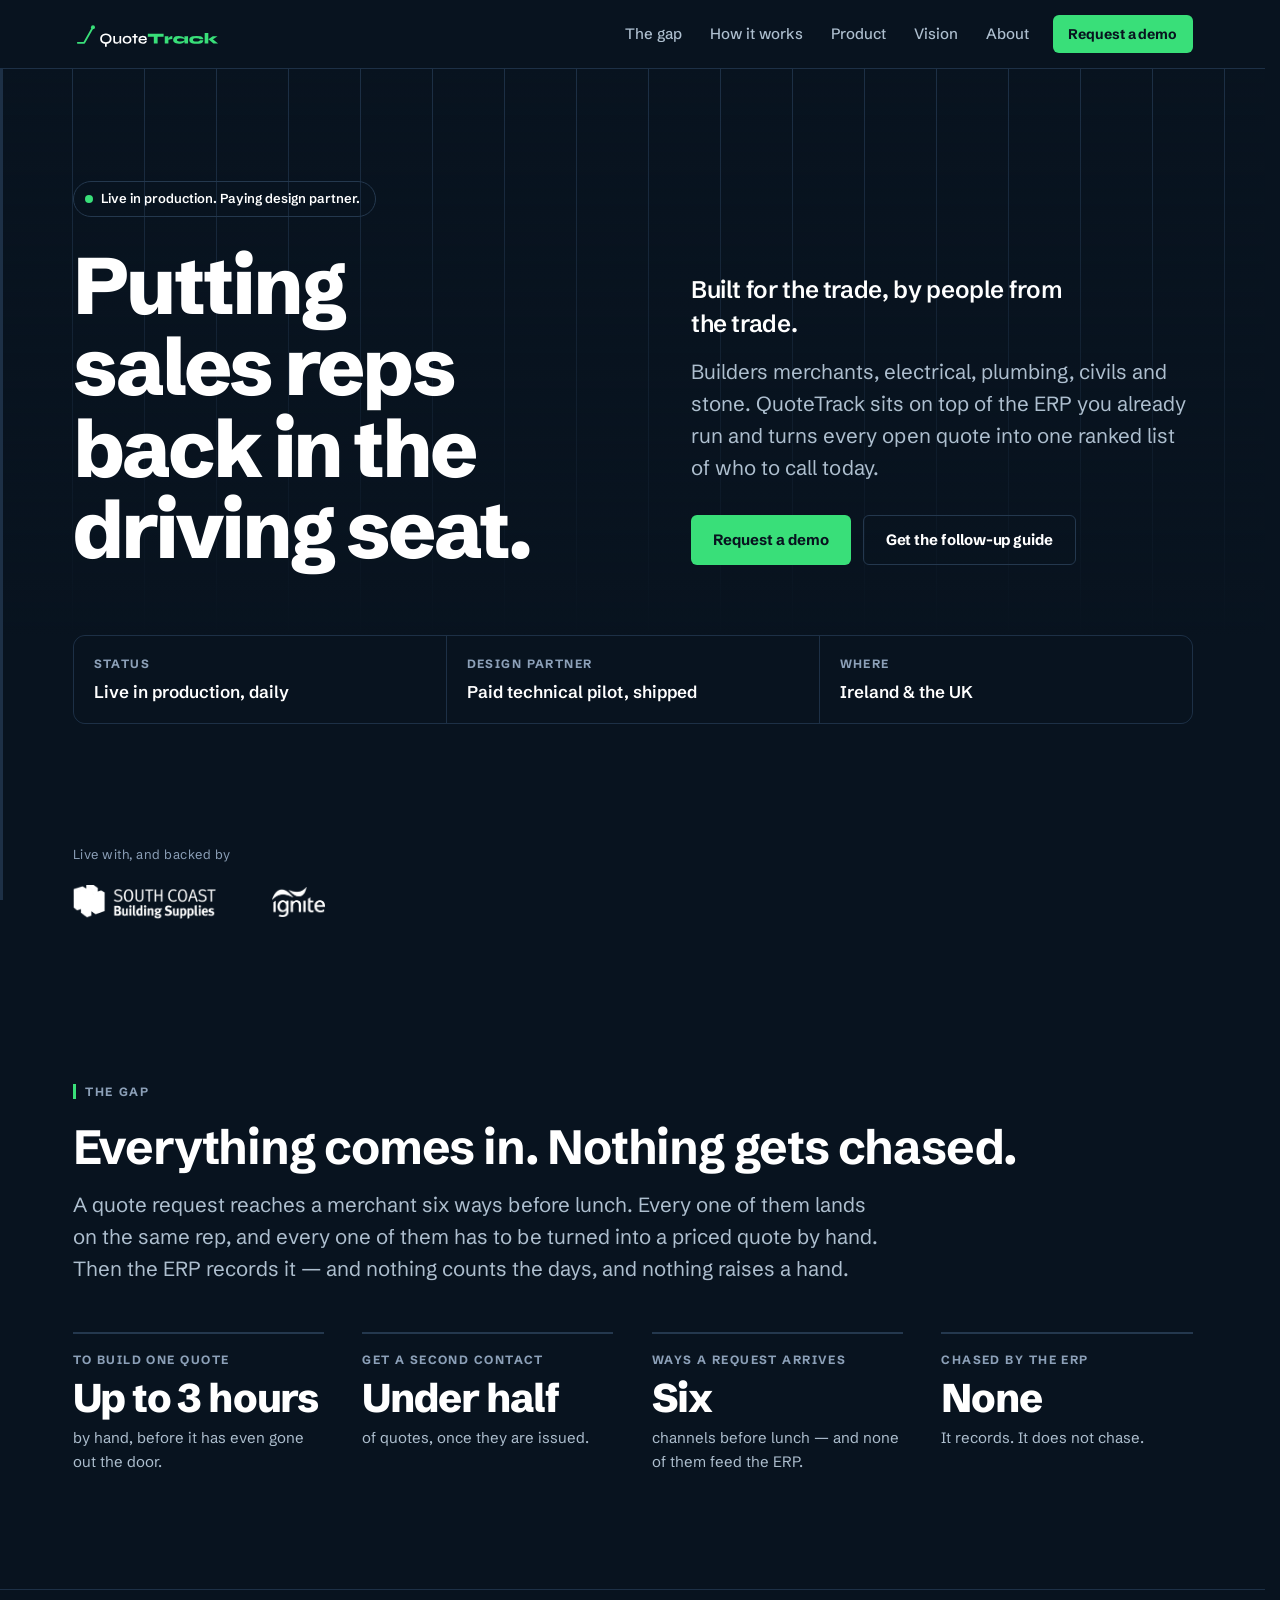
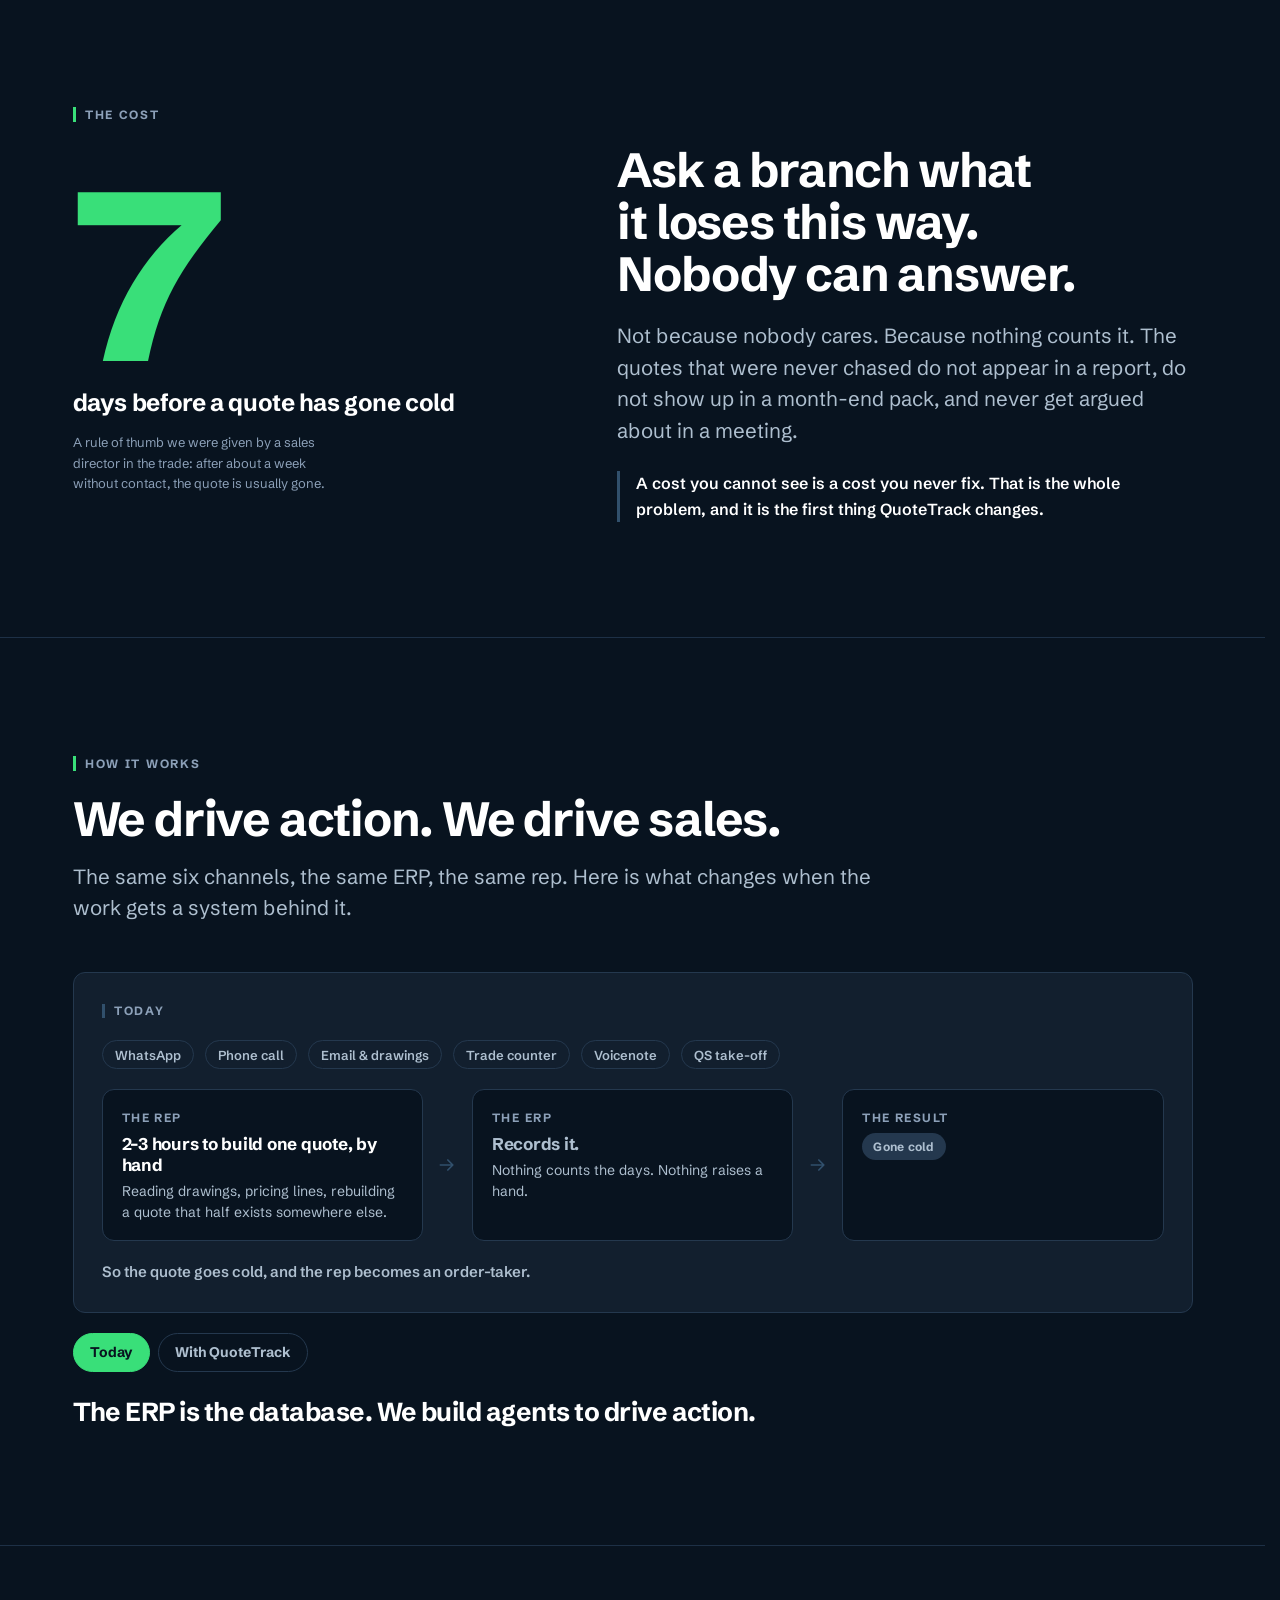
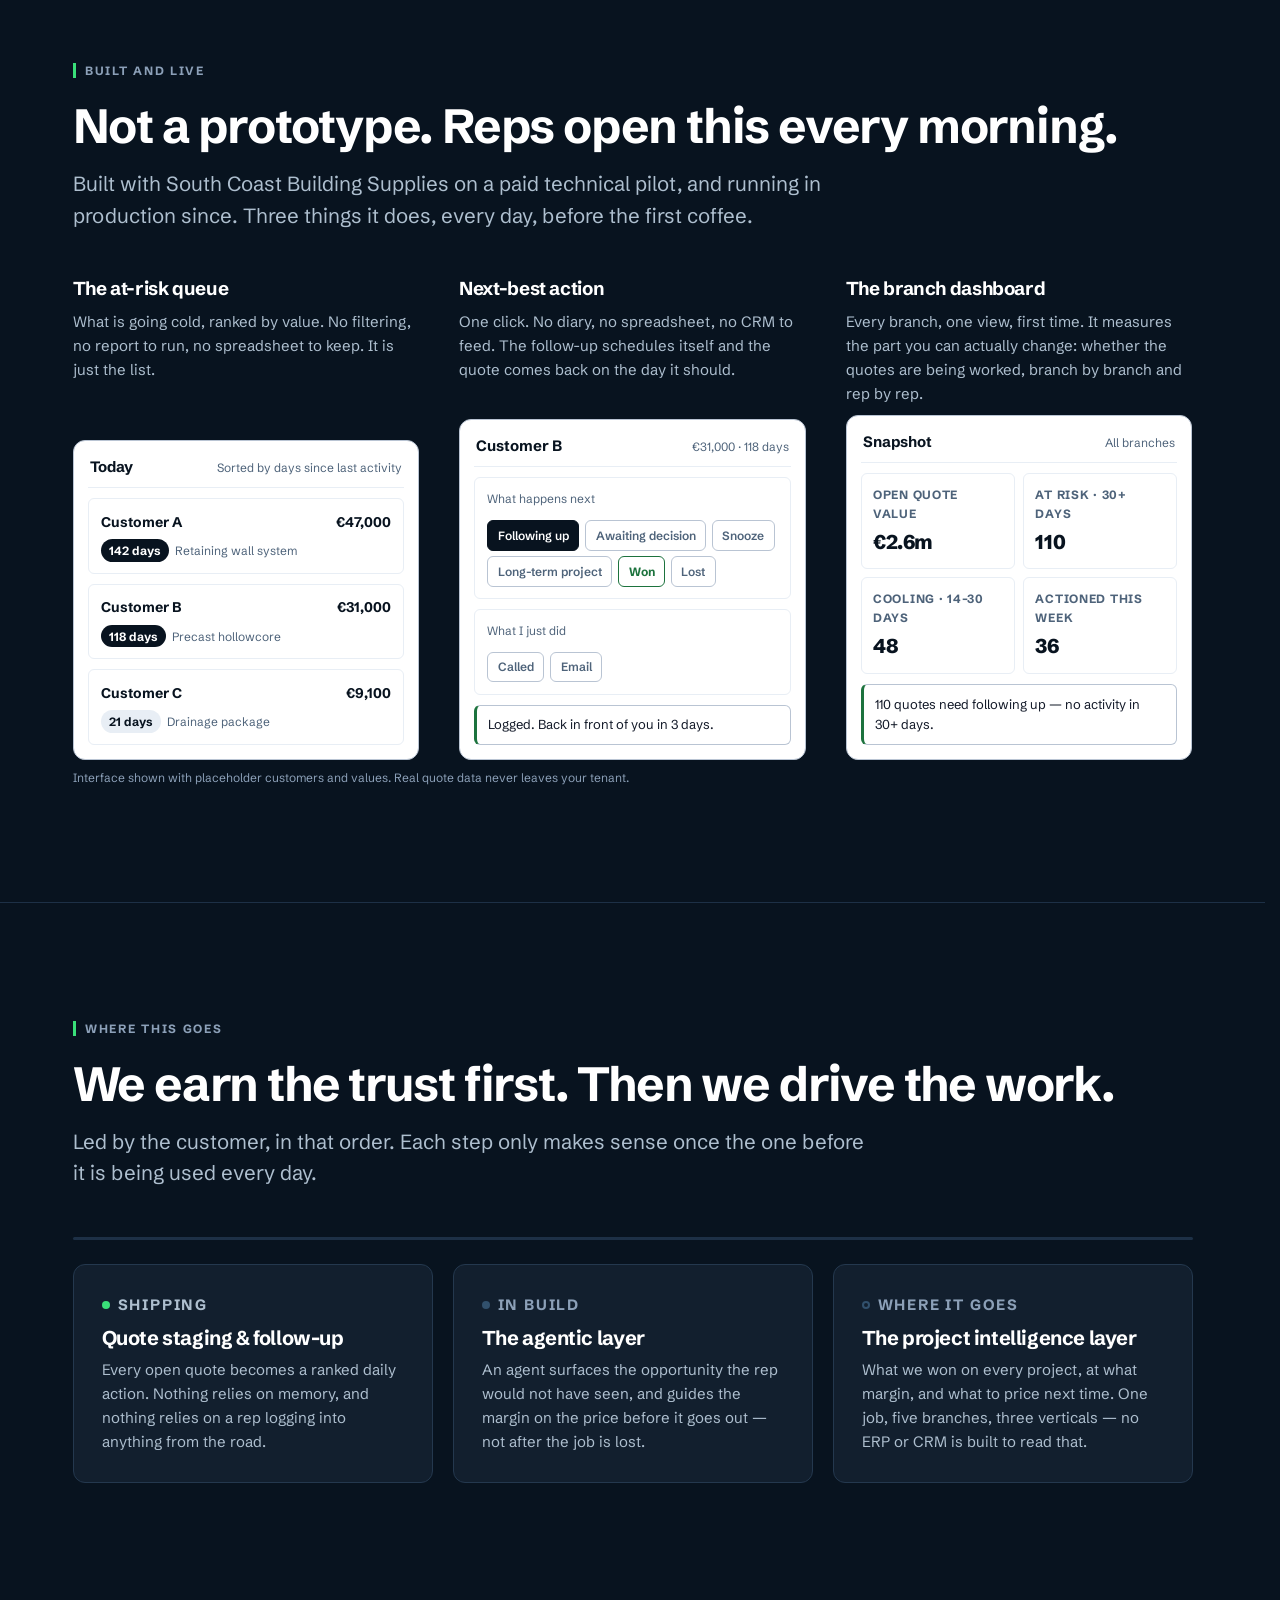
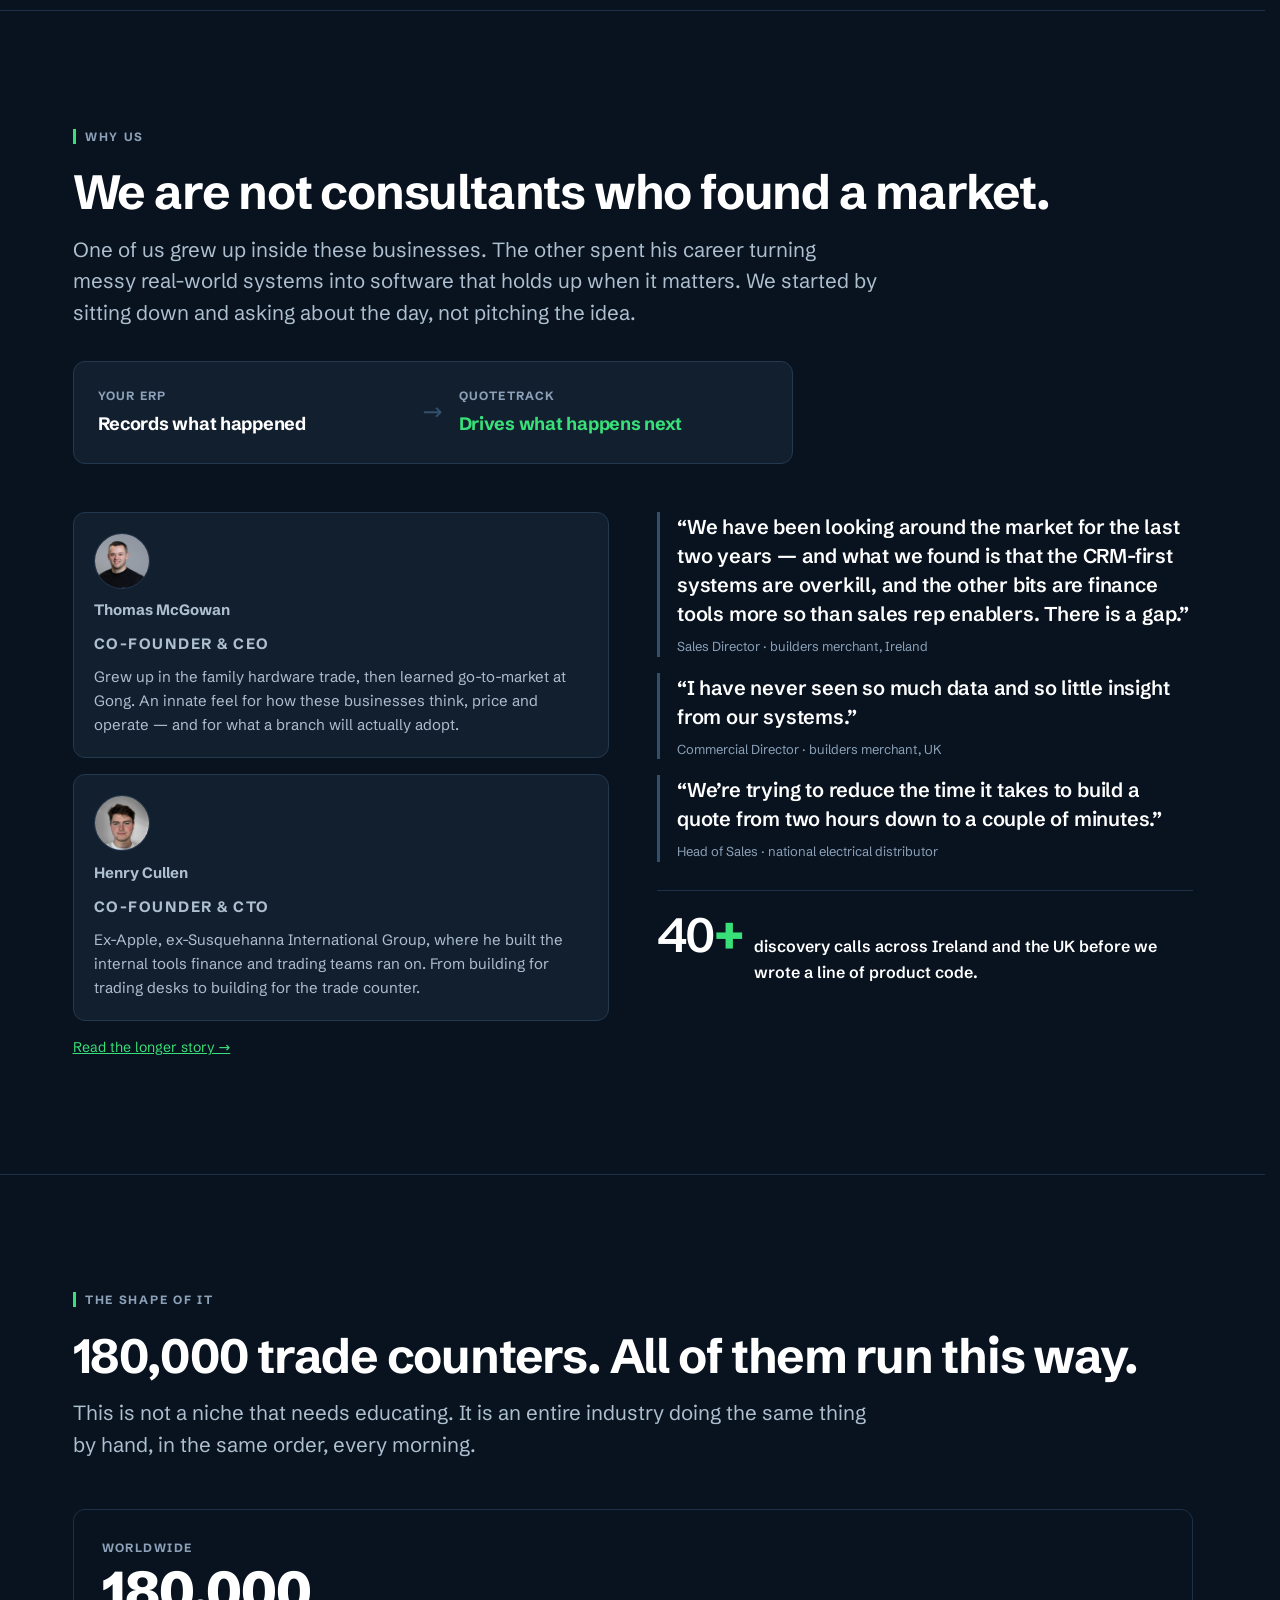
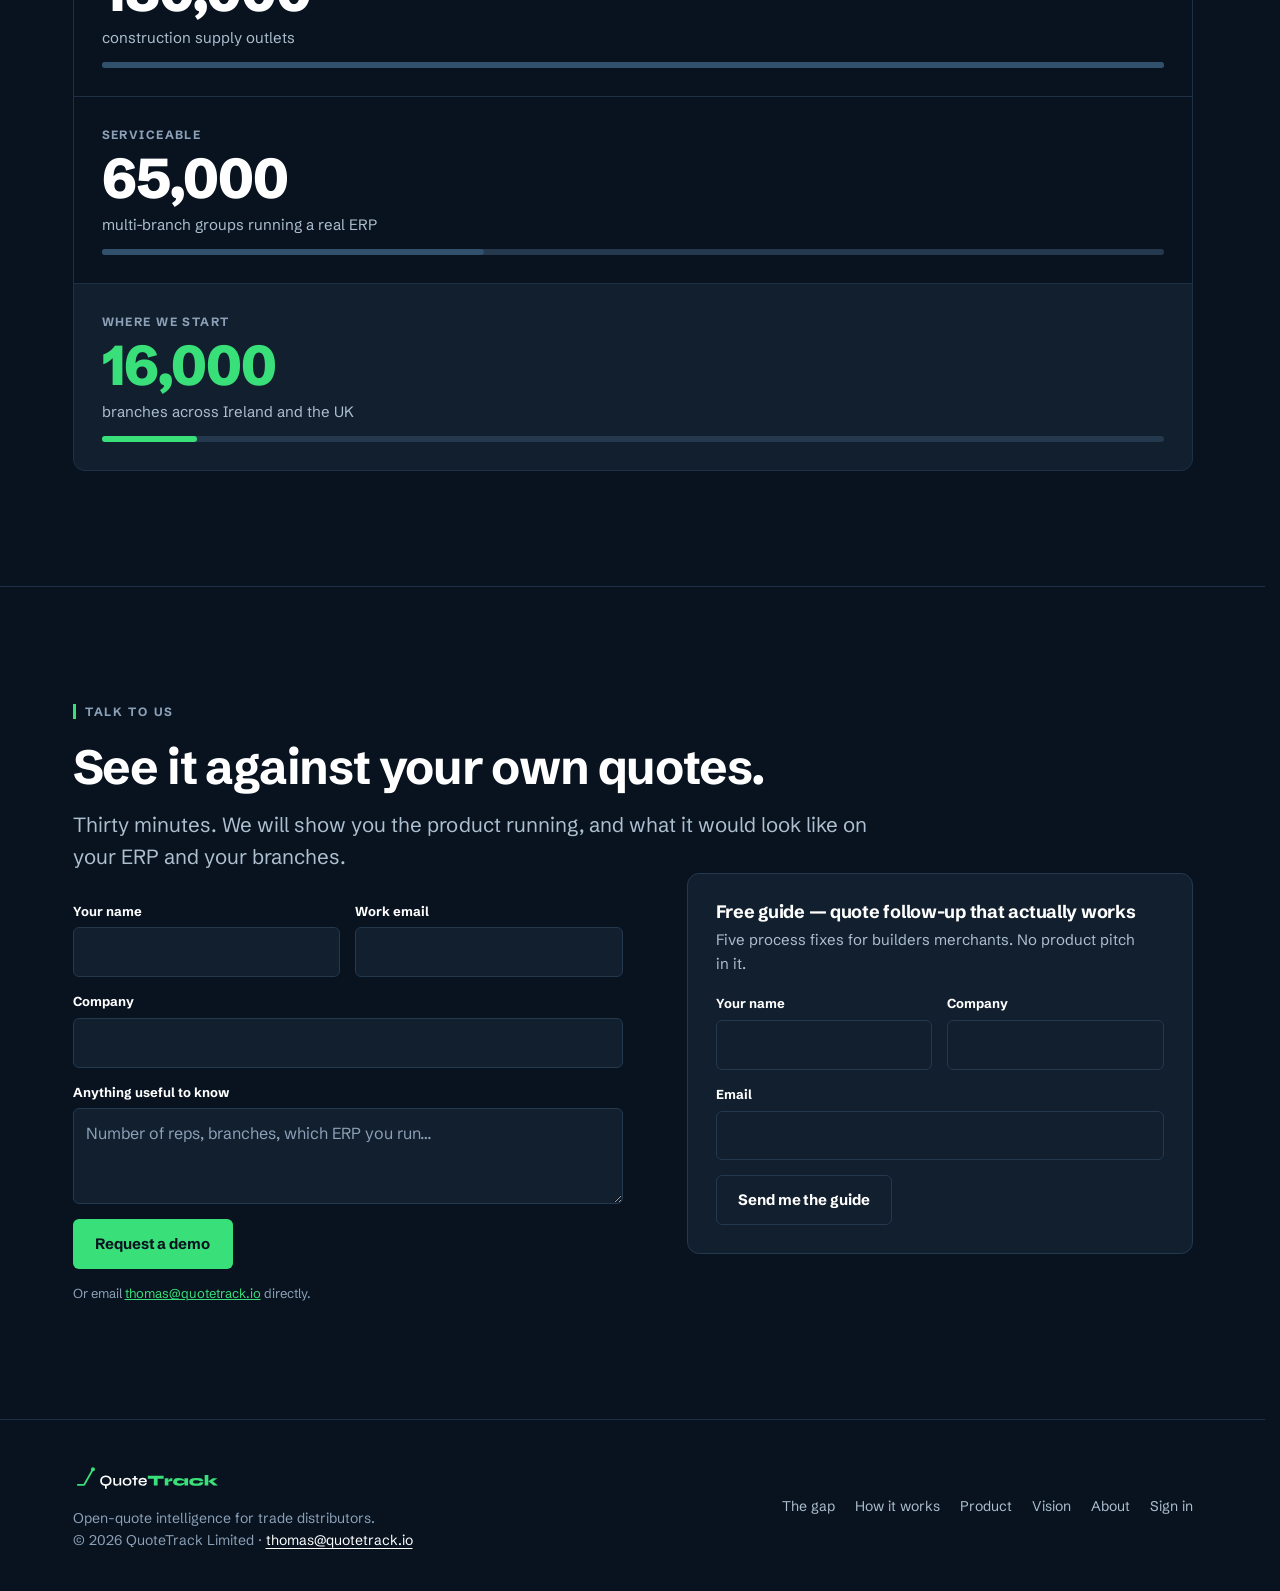
==== commit 717bda0f: "Animate the as-is to supercharged turn; tighten the problem story" ====
--- a/index.html
+++ b/index.html
@@ -93,7 +93,7 @@
 
 <section class="partners">
   <div class="container">
-    <p class="partners__label">Built with, and live at</p>
+    <p class="partners__label">Live with, and backed by</p>
     <div class="partners__row">
       <img class="logo-scb" src="assets/south-coast-logo.png" alt="South Coast Building Supplies" width="220" height="34" loading="lazy">
       <img class="logo-ignite" src="assets/ignite-logo.png" alt="Ignite Programme" width="110" height="30" loading="lazy">
@@ -102,64 +102,32 @@
 </section>
 
 <!-- ======================================================================
-     2 — The gap (convergence)
+     2 — The gap (the problem, in numbers)
      ====================================================================== -->
 <section class="section" id="gap">
   <div class="container">
     <p class="label">The gap</p>
     <h2 class="h2 reveal">Everything comes in. Nothing gets chased.</h2>
-    <p class="lead reveal reveal-2" style="margin-top:1rem">A quote request reaches a merchant six different ways before lunch. Every one of them lands on the same rep, and every one of them has to be turned into a priced quote by hand.</p>
-
-    <ul class="channels reveal reveal-2">
-      <li class="channel">
-        <svg viewBox="0 0 24 24" fill="none" stroke="currentColor" stroke-width="1.75" stroke-linecap="round" stroke-linejoin="round" aria-hidden="true"><path d="M21 11.5a8.4 8.4 0 0 1-12.3 7.4L3 20.5l1.7-5.5A8.4 8.4 0 1 1 21 11.5Z"/></svg>
-        <span>WhatsApp</span>
-      </li>
-      <li class="channel">
-        <svg viewBox="0 0 24 24" fill="none" stroke="currentColor" stroke-width="1.75" stroke-linecap="round" stroke-linejoin="round" aria-hidden="true"><path d="M6.2 3.5h3l1.5 4-2 1.4a12 12 0 0 0 6.4 6.4l1.4-2 4 1.5v3a2 2 0 0 1-2.2 2A17 17 0 0 1 4.2 5.7 2 2 0 0 1 6.2 3.5Z"/></svg>
-        <span>Phone call</span>
-      </li>
-      <li class="channel">
-        <svg viewBox="0 0 24 24" fill="none" stroke="currentColor" stroke-width="1.75" stroke-linecap="round" stroke-linejoin="round" aria-hidden="true"><rect x="2.5" y="5" width="19" height="14" rx="2"/><path d="m3 7 9 6 9-6"/></svg>
-        <span>Email &amp; drawings</span>
-      </li>
-      <li class="channel">
-        <svg viewBox="0 0 24 24" fill="none" stroke="currentColor" stroke-width="1.75" stroke-linecap="round" stroke-linejoin="round" aria-hidden="true"><path d="M3 9.5 4.6 4.5h14.8L21 9.5"/><path d="M3 9.5h18"/><path d="M4.5 9.5V20h15V9.5"/><path d="M9 20v-5.5h6V20"/></svg>
-        <span>Trade counter</span>
-      </li>
-      <li class="channel">
-        <svg viewBox="0 0 24 24" fill="none" stroke="currentColor" stroke-width="1.75" stroke-linecap="round" stroke-linejoin="round" aria-hidden="true"><rect x="9" y="2.5" width="6" height="11" rx="3"/><path d="M5.5 11a6.5 6.5 0 0 0 13 0"/><path d="M12 17.5V21"/></svg>
-        <span>Voicenote</span>
-      </li>
-      <li class="channel">
-        <svg viewBox="0 0 24 24" fill="none" stroke="currentColor" stroke-width="1.75" stroke-linecap="round" stroke-linejoin="round" aria-hidden="true"><path d="M5 3.5h9l5 5V20a1 1 0 0 1-1 1H5a1 1 0 0 1-1-1V4.5a1 1 0 0 1 1-1Z"/><path d="M14 3.5V9h5"/><path d="M7.5 13h6M7.5 16.5h4"/></svg>
-        <span>QS take-off</span>
-      </li>
-    </ul>
-
-    <svg class="converge" viewBox="0 0 1200 200" preserveAspectRatio="none" aria-hidden="true" focusable="false">
-      <path pathLength="1" d="M100 0 C100 90, 600 100, 600 200"/>
-      <path pathLength="1" d="M300 0 C300 90, 600 100, 600 200"/>
-      <path pathLength="1" d="M500 0 C500 90, 600 100, 600 200"/>
-      <path pathLength="1" d="M700 0 C700 90, 600 100, 600 200"/>
-      <path pathLength="1" d="M900 0 C900 90, 600 100, 600 200"/>
-      <path pathLength="1" d="M1100 0 C1100 90, 600 100, 600 200"/>
-    </svg>
-
-    <div class="funnel-node reveal">
-      <p class="h3">One rep</p>
-      <p>Reading drawings, checking stock, pricing lines, rebuilding a quote that half exists somewhere else.</p>
-      <strong class="cost">2–3 hours to build one quote, by hand</strong>
-    </div>
-
-    <div class="funnel-tail">
-      <div class="funnel-erp reveal">
-        <strong>The ERP records it.</strong>
-        <p class="small" style="margin-top:.25rem">Then the quote sits there. Nothing counts the days. Nothing raises a hand.</p>
-      </div>
-    </div>
-
-    <p class="turn reveal">So the quote goes cold, and the rep becomes an order-taker.</p>
+    <p class="lead reveal reveal-2" style="margin-top:1rem">A quote request reaches a merchant six ways before lunch. Every one of them lands on the same rep, and every one of them has to be turned into a priced quote by hand. Then the ERP records it — and nothing counts the days, and nothing raises a hand.</p>
+
+    <dl class="stats reveal reveal-2">
+      <div class="stat">
+        <dt>To build one quote</dt>
+        <dd><span class="stat__n">Up to 3 hours</span><span class="stat__p">by hand, before it has even gone out the door.</span></dd>
+      </div>
+      <div class="stat">
+        <dt>Get a second contact</dt>
+        <dd><span class="stat__n">Under half</span><span class="stat__p">of quotes, once they are issued.</span></dd>
+      </div>
+      <div class="stat">
+        <dt>Ways a request arrives</dt>
+        <dd><span class="stat__n">Six</span><span class="stat__p">channels before lunch — and none of them feed the ERP.</span></dd>
+      </div>
+      <div class="stat">
+        <dt>Chased by the ERP</dt>
+        <dd><span class="stat__n">None</span><span class="stat__p">It records. It does not chase.</span></dd>
+      </div>
+    </dl>
   </div>
 </section>
 
@@ -185,39 +153,77 @@
 </section>
 
 <!-- ======================================================================
-     4 — How it works
+     4 — The turn (as-is → supercharged)
      ====================================================================== -->
 <section class="section" id="how">
   <div class="container">
     <p class="label">How it works</p>
     <h2 class="h2 reveal">We drive action. We drive sales.</h2>
-    <p class="lead reveal reveal-2" style="margin-top:1rem">The same chaotic inputs go in. What comes out the other side is a rep who knows exactly who to call, and a branch manager who can see it happening.</p>
-
-    <div class="flow">
-      <div class="flow-step reveal">
-        <p class="flow-step__k">In</p>
-        <h3>Everything in</h3>
-        <p>WhatsApp, phone, email, the counter, a voicenote, a take-off. Reps forward it; nothing gets re-keyed.</p>
-      </div>
-      <div class="flow-step reveal reveal-2">
-        <p class="flow-step__k">Capture</p>
-        <h3>QuoteTrack captures and creates</h3>
-        <p>An agent reads the message, resolves the products against your own catalogue, and stages a quote for the rep to check.</p>
-      </div>
-      <div class="flow-step flow-step--erp reveal reveal-3">
-        <p class="flow-step__k">Your system of record</p>
-        <h3>The ERP</h3>
-        <span class="pill">Unchanged</span>
-        <p>No migration. No re-keying. No second database to keep in sync. Intact, Kerridge, Epicor — it stays exactly where it is, and it stays the system of record.</p>
-      </div>
-      <div class="flow-step reveal reveal-4">
-        <p class="flow-step__k">Out</p>
-        <h3>Chase, convert, won</h3>
-        <p>Every open quote becomes a ranked daily action. One tap to log the call, set the follow-up, or close it out.</p>
-      </div>
-    </div>
-
-    <div class="flow-rail" aria-hidden="true"><div class="flow-rail__fill"></div></div>
+    <p class="lead reveal reveal-2" style="margin-top:1rem">The same six channels, the same ERP, the same rep. Here is what changes when the work gets a system behind it.</p>
+
+    <div class="duel reveal reveal-2" id="duel">
+
+      <div class="duel__stage">
+
+        <figure class="duel__panel duel__panel--asis" data-panel="asis">
+          <p class="duel__panel-k">Today</p>
+          <ul class="duel__channels" aria-hidden="true">
+            <li>WhatsApp</li><li>Phone call</li><li>Email &amp; drawings</li><li>Trade counter</li><li>Voicenote</li><li>QS take-off</li>
+          </ul>
+          <div class="duel__row">
+            <div class="duel__node">
+              <span class="duel__node-k">The rep</span>
+              <strong>2–3 hours to build one quote, by hand</strong>
+              <span class="duel__node-sub">Reading drawings, pricing lines, rebuilding a quote that half exists somewhere else.</span>
+            </div>
+            <svg class="duel__arrow" viewBox="0 0 24 24" aria-hidden="true"><path d="M4 12h15M13 6l6 6-6 6" fill="none" stroke="currentColor" stroke-width="2" stroke-linecap="round" stroke-linejoin="round"/></svg>
+            <div class="duel__node duel__node--erp">
+              <span class="duel__node-k">The ERP</span>
+              <strong>Records it.</strong>
+              <span class="duel__node-sub">Nothing counts the days. Nothing raises a hand.</span>
+            </div>
+            <svg class="duel__arrow" viewBox="0 0 24 24" aria-hidden="true"><path d="M4 12h15M13 6l6 6-6 6" fill="none" stroke="currentColor" stroke-width="2" stroke-linecap="round" stroke-linejoin="round"/></svg>
+            <div class="duel__node duel__node--out">
+              <span class="duel__node-k">The result</span>
+              <span class="pill pill--cold">Gone cold</span>
+            </div>
+          </div>
+          <figcaption class="duel__caption">So the quote goes cold, and the rep becomes an order-taker.</figcaption>
+        </figure>
+
+        <figure class="duel__panel duel__panel--super" data-panel="super">
+          <p class="duel__panel-k duel__panel-k--super">With QuoteTrack</p>
+          <ul class="duel__channels" aria-hidden="true">
+            <li>WhatsApp</li><li>Phone call</li><li>Email &amp; drawings</li><li>Trade counter</li><li>Voicenote</li><li>QS take-off</li>
+          </ul>
+          <div class="duel__row">
+            <div class="duel__node duel__node--engine">
+              <span class="duel__node-k">QuoteTrack</span>
+              <strong>Captures, prices, stages.</strong>
+              <span class="duel__node-sub">Reads the request, resolves your products, stages the quote for the rep to check.</span>
+            </div>
+            <svg class="duel__arrow" viewBox="0 0 24 24" aria-hidden="true"><path d="M4 12h15M13 6l6 6-6 6" fill="none" stroke="currentColor" stroke-width="2" stroke-linecap="round" stroke-linejoin="round"/></svg>
+            <div class="duel__node duel__node--erp">
+              <span class="duel__node-k">Your ERP</span>
+              <strong>Unchanged.</strong>
+              <span class="duel__node-sub">Still the system of record. No migration, no second database.</span>
+            </div>
+            <svg class="duel__arrow" viewBox="0 0 24 24" aria-hidden="true"><path d="M4 12h15M13 6l6 6-6 6" fill="none" stroke="currentColor" stroke-width="2" stroke-linecap="round" stroke-linejoin="round"/></svg>
+            <div class="duel__node duel__node--out">
+              <span class="duel__node-k">The result</span>
+              <span class="pill pill--won">Won</span>
+            </div>
+          </div>
+          <figcaption class="duel__caption">Chase and convert. Then the job is won.</figcaption>
+        </figure>
+
+      </div>
+
+      <div class="duel__controls" role="group" aria-label="Compare before and after QuoteTrack">
+        <button class="duel__tab" type="button" aria-pressed="true" data-tab="asis">Today</button>
+        <button class="duel__tab" type="button" aria-pressed="false" data-tab="super">With QuoteTrack</button>
+      </div>
+    </div>
 
     <p class="flow-line reveal">The ERP is the database. We build agents to drive action.</p>
   </div>
@@ -352,6 +358,18 @@
     <h2 class="h2 reveal">We are not consultants who found a market.</h2>
     <p class="lead reveal reveal-2" style="margin-top:1rem">One of us grew up inside these businesses. The other spent his career turning messy real-world systems into software that holds up when it matters. We started by sitting down and asking about the day, not pitching the idea.</p>
 
+    <div class="records-drives reveal reveal-2">
+      <div class="rd-item">
+        <span class="rd-label">Your ERP</span>
+        <span class="rd-text">Records what happened</span>
+      </div>
+      <span class="rd-arrow" aria-hidden="true">→</span>
+      <div class="rd-item rd-item--us">
+        <span class="rd-label">QuoteTrack</span>
+        <span class="rd-text">Drives what happens next</span>
+      </div>
+    </div>
+
     <div class="why-grid">
       <div class="founders reveal">
         <div class="founder">
@@ -539,7 +557,7 @@
         if (e.isIntersecting) { e.target.classList.add('is-in'); dio.unobserve(e.target); }
       });
     }, { threshold: 0.2 });
-    document.querySelectorAll('.converge, .flow-rail, .journey__rail').forEach(function (el) {
+    document.querySelectorAll('.journey__rail').forEach(function (el) {
       dio.observe(el);
     });
   }
@@ -588,6 +606,60 @@
       });
     }, { threshold: 0.5 });
     counters.forEach(function (el) { cio.observe(el); });
+  }
+
+  /* --- The "today vs with QuoteTrack" duel: auto-loops, pauses on hover
+         and focus, and lets the reader flip it by hand. Both panels stay in
+         the DOM (and the accessibility tree) — the crossfade is visual only,
+         and the loop never runs with reduced motion (no html.js class). --- */
+  if (!reduce && 'IntersectionObserver' in window) {
+    var duel = document.getElementById('duel');
+    if (duel) {
+      var tabs = duel.querySelectorAll('.duel__tab');
+      var active = 'asis';
+      var timer = null;
+      var inView = false;
+      var hovering = false;
+
+      function apply(s) {
+        active = s;
+        duel.classList.toggle('is-super', s === 'super');
+        tabs.forEach(function (t) {
+          t.setAttribute('aria-pressed', String(t.getAttribute('data-tab') === s));
+        });
+      }
+      function clearTimer() { if (timer) { clearTimeout(timer); timer = null; } }
+      function schedule() {
+        clearTimer();
+        if (!inView || hovering) return;
+        timer = setTimeout(function () {
+          apply(active === 'asis' ? 'super' : 'asis');
+          schedule();
+        }, active === 'asis' ? 3400 : 4400);
+      }
+
+      tabs.forEach(function (t) {
+        t.addEventListener('click', function () {
+          apply(t.getAttribute('data-tab'));
+          schedule();
+        });
+      });
+
+      duel.addEventListener('mouseenter', function () { hovering = true; clearTimer(); });
+      duel.addEventListener('mouseleave', function () { hovering = false; schedule(); });
+      duel.addEventListener('focusin', function () { hovering = true; clearTimer(); });
+      duel.addEventListener('focusout', function () { hovering = false; schedule(); });
+
+      var vio = new IntersectionObserver(function (entries) {
+        entries.forEach(function (e) {
+          inView = e.isIntersecting;
+          if (inView) { schedule(); } else { clearTimer(); }
+        });
+      }, { threshold: 0.25 });
+      vio.observe(duel);
+
+      apply('asis');
+    }
   }
 
   /* --- Guide form: submit in the background, reveal the download inline.
--- a/assets/site.css
+++ b/assets/site.css
@@ -489,95 +489,32 @@
 .partners__row .logo-ignite { height: 30px; }
 
 /* ==========================================================================
-   2 — The gap (convergence)
-   ========================================================================== */
-.channels {
+   2 — The gap (the problem, in numbers)
+   ========================================================================== */
+.stats {
   display: grid;
-  grid-template-columns: repeat(2, minmax(0, 1fr));
-  gap: 0.75rem;
+  gap: clamp(1.5rem, 3vw, 2.5rem);
   margin-top: clamp(2rem, 5vw, 3rem);
 }
-@media (min-width: 640px) { .channels { grid-template-columns: repeat(3, minmax(0, 1fr)); } }
-@media (min-width: 1024px) { .channels { grid-template-columns: repeat(6, minmax(0, 1fr)); gap: 1rem; } }
-/* Deliberately NOT cards — a top rule and a label, so this reads as the head
-   of a diagram rather than the identical-icon-card grid that gives a
-   generated landing page away. */
-.channel {
-  list-style: none;
-  border-top: 2px solid var(--brand-4);
-  padding: 0.75rem 0 0;
-  display: flex;
-  flex-direction: column;
+@media (min-width: 640px) { .stats { grid-template-columns: repeat(2, minmax(0, 1fr)); } }
+@media (min-width: 1024px) { .stats { grid-template-columns: repeat(4, minmax(0, 1fr)); } }
+/* Not cards — a top rule and a label, like the head of a table. No icon grid. */
+.stat { border-top: 2px solid var(--brand-4); padding-top: 1rem; }
+.stat dt {
+  font-size: 0.75rem; font-weight: 700; letter-spacing: 0.12em;
+  text-transform: uppercase; color: var(--blue-grey);
+}
+.stat dd {
+  margin-top: 0.45rem;
+  display: grid;
   gap: 0.45rem;
 }
-.channel svg { width: 20px; height: 20px; color: var(--blue-grey); flex: none; }
-.channel span {
-  font-size: 0.875rem; font-weight: 600; color: var(--white); line-height: 1.3;
-}
-
-.converge { display: block; width: 100%; height: clamp(72px, 11vw, 130px); fill: none; }
-.converge path {
-  fill: none;
-  stroke: var(--steel);
-  stroke-width: 2;
-  stroke-linecap: round;
-}
-html.js .converge path { stroke-dasharray: 1; stroke-dashoffset: 1; }
-@supports (animation-timeline: view()) {
-  html.js .converge path {
-    animation: draw linear both;
-    animation-timeline: view();
-    animation-range: entry 0% cover 34%;
-  }
-}
-@supports not (animation-timeline: view()) {
-  html.js .converge path { transition: stroke-dashoffset 900ms var(--ease); }
-  html.js .converge.is-in path { stroke-dashoffset: 0; }
-}
-@keyframes draw { to { stroke-dashoffset: 0; } }
-
-.funnel-node {
-  border: 1px solid var(--signal);
-  border-radius: var(--r-panel);
-  background: var(--brand-1);
-  padding: clamp(1.25rem, 3vw, 1.75rem);
-  text-align: center;
-  max-width: 620px;
-  margin-inline: auto;
-}
-.funnel-node .h3 { color: var(--white); }
-.funnel-node p { margin-top: 0.4rem; color: var(--brand-soft); }
-.funnel-node .cost {
-  display: block;
-  margin-top: 0.85rem;
-  font-size: clamp(1.5rem, 3.4vw, 2rem);
-  font-weight: 800;
-  color: var(--signal);
-  letter-spacing: -0.02em;
-}
-.funnel-tail {
-  display: grid;
-  gap: 1rem;
-  margin-top: 1rem;
-  max-width: 620px;
-  margin-inline: auto;
-}
-.funnel-erp {
-  border: 1px solid var(--brand-4);
-  border-radius: var(--r-panel);
-  padding: 1rem 1.25rem;
-  text-align: center;
-}
-.funnel-erp strong { color: var(--white); display: block; font-size: 1rem; }
-.turn {
-  margin-top: clamp(2rem, 5vw, 3rem);
-  font-size: clamp(1.25rem, 3vw, 1.875rem);
-  font-weight: 700;
-  color: var(--white);
-  letter-spacing: -0.02em;
-  line-height: 1.25;
-  max-width: 24ch;
-}
+.stat dd .stat__n {
+  font-size: clamp(1.75rem, 3.6vw, 2.5rem);
+  font-weight: 800; color: var(--white);
+  letter-spacing: -0.03em; line-height: 1.05;
+}
+.stat dd .stat__p { font-size: 0.9375rem; color: var(--brand-soft); }
 
 /* ==========================================================================
    3 — The cost
@@ -620,88 +557,130 @@
 }
 
 /* ==========================================================================
-   4 — How it works (the flow)
-   ========================================================================== */
-.flow {
+   4 — The turn (as-is → supercharged)
+   ========================================================================== */
+.duel { margin-top: clamp(2rem, 5vw, 3rem); }
+
+.duel__stage {
   display: grid;
-  gap: 1rem;
-  margin-top: clamp(2rem, 5vw, 3rem);
-  position: relative;
-}
-@media (min-width: 1000px) {
-  .flow { grid-template-columns: repeat(4, minmax(0, 1fr)); gap: 2rem; }
-  /* Chevrons in the gutters: this is a flow, not four feature cards. */
-  .flow-step { position: relative; }
-  .flow-step:not(:last-child)::after {
-    content: "";
-    position: absolute;
-    right: -1.3rem;
-    top: 50%;
-    width: 9px;
-    height: 9px;
-    border-top: 2px solid var(--steel);
-    border-right: 2px solid var(--steel);
-    transform: translateY(-50%) rotate(45deg);
-  }
-}
-.flow-step {
+  gap: clamp(1rem, 2.5vw, 1.5rem);
+}
+@media (min-width: 760px) { .duel__stage { grid-template-columns: 1fr 1fr; } }
+
+.duel__panel {
   border: 1px solid var(--brand-4);
   border-radius: var(--r-panel);
   background: var(--brand-1);
-  padding: 1.25rem;
+  padding: clamp(1.25rem, 3vw, 1.75rem);
+  display: grid;
+  gap: 1.25rem;
+}
+
+.duel__panel-k {
   display: flex;
-  flex-direction: column;
-  gap: 0.5rem;
-}
-.flow-step__k {
+  align-items: center;
+  gap: 0.6rem;
+  font-size: 0.75rem; font-weight: 700; letter-spacing: 0.14em;
+  text-transform: uppercase; color: var(--blue-grey);
+}
+.duel__panel-k::before { content: ""; width: 3px; height: 14px; background: var(--steel); flex: none; }
+.duel__panel-k--super { color: var(--brand-soft); }
+.duel__panel-k--super::before { background: var(--signal); }
+
+.duel__channels {
+  list-style: none;
+  display: flex;
+  flex-wrap: wrap;
+  gap: 0.5rem 0.7rem;
+}
+.duel__channels li {
+  font-size: 0.8125rem; font-weight: 600; color: var(--brand-soft);
+  border: 1px solid var(--brand-4); border-radius: 999px;
+  padding: 0.28rem 0.75rem; line-height: 1.4;
+}
+
+.duel__row { display: grid; gap: 0.9rem; }
+@media (min-width: 820px) {
+  .duel__row {
+    grid-template-columns: minmax(0, 1fr) auto minmax(0, 1fr) auto minmax(0, 1fr);
+  }
+}
+.duel__arrow { width: 20px; height: 20px; color: var(--steel); justify-self: center; align-self: center; }
+@media (max-width: 819px) { .duel__arrow { transform: rotate(90deg); } }
+
+.duel__node {
+  border: 1px solid var(--brand-4);
+  border-radius: var(--r-panel);
+  background: var(--brand);
+  padding: 1.1rem 1.2rem;
+  display: grid;
+  gap: 0.35rem;
+  align-content: start;
+}
+.duel__node-k {
   font-size: 0.75rem; font-weight: 700; letter-spacing: 0.12em;
   text-transform: uppercase; color: var(--blue-grey);
 }
-.flow-step h3 { font-size: 1.0625rem; }
-.flow-step p { font-size: 0.9375rem; color: var(--brand-soft); }
-
-/* The ERP block — the objection-killer. Deliberately the loudest card. */
-.flow-step--erp {
-  background: var(--surface-subtle);
-  border-color: var(--surface-subtle);
-  --focus-ring: var(--brand);
-}
-.flow-step--erp .flow-step__k { color: var(--steel); }
-.flow-step--erp h3 { color: var(--brand); }
-.flow-step--erp p { color: var(--steel-2); }
-.flow-step--erp .pill {
-  align-self: flex-start;
-  background: var(--brand);
-  color: var(--white);
-}
-
-.flow-rail {
-  position: relative;
-  height: 3px;
-  background: var(--brand-3);
-  margin-top: 1.75rem;
+.duel__node strong {
+  font-size: 1.0625rem; font-weight: 700; color: var(--white);
+  letter-spacing: -0.015em; line-height: 1.25;
+}
+.duel__node-sub { font-size: 0.875rem; color: var(--brand-soft); line-height: 1.5; }
+
+/* The ERP node reads as the dead end in "today", and as the thing that
+   stays put once QuoteTrack is there. */
+.duel__panel--asis .duel__node--erp strong { color: var(--brand-soft); }
+.duel__panel--super .duel__node--erp strong { color: var(--white); }
+
+.duel__node--out { align-items: start; }
+.duel__node--out .pill { justify-self: start; }
+
+/* The supercharged engine is the one green moment. */
+.duel__panel--super .duel__node--engine { border-left: 3px solid var(--signal); }
+.duel__panel--super .duel__channels li { color: var(--white); border-color: var(--steel); }
+
+.pill--cold { background: var(--brand-4); color: var(--brand-soft); }
+.pill--won { background: var(--signal); color: var(--brand); }
+
+.duel__caption {
+  font-size: 0.9375rem; font-weight: 600; color: var(--brand-soft);
+  line-height: 1.5;
+}
+.duel__panel--super .duel__caption { color: var(--white); }
+
+/* Toggle — two segmented tabs. Hidden without JS, when both panels sit
+   side by side. */
+.duel__controls { display: none; margin-top: 1.25rem; gap: 0.5rem; }
+html.js .duel__controls { display: flex; }
+.duel__tab {
+  border: 1px solid var(--brand-4);
+  background: transparent;
+  color: var(--brand-soft);
   border-radius: 999px;
-  overflow: hidden;
-}
-.flow-rail__fill {
-  position: absolute;
-  inset: 0;
+  padding: 0.45rem 1rem;
+  font-size: 0.875rem;
+  font-weight: 700;
+  cursor: pointer;
+  min-height: 38px;
+  transition: background-color var(--motion-fast) var(--ease),
+              color var(--motion-fast) var(--ease),
+              border-color var(--motion-fast) var(--ease);
+}
+.duel__tab[aria-pressed="true"] {
   background: var(--signal);
-  transform-origin: 0 50%;
-  transform: scaleX(1);
-}
-@supports (animation-timeline: view()) {
-  html.js .flow-rail__fill {
-    transform: scaleX(0);
-    animation: rail-x linear both;
-    animation-timeline: view();
-    animation-range: entry 20% cover 60%;
-  }
-}
-@supports not (animation-timeline: view()) {
-  html.js .flow-rail__fill { transform: scaleX(0); transition: transform 900ms var(--ease); }
-  html.js .flow-rail.is-in .flow-rail__fill { transform: scaleX(1); }
-}
+  border-color: var(--signal);
+  color: var(--brand);
+}
+
+/* With JS + motion the two panels overlap and crossfade. The inactive panel is
+   fully hidden (opacity 0), never dimmed — text rests only at 1 or 0. */
+html.js .duel__stage { grid-template-columns: 1fr; }
+html.js .duel__panel { grid-area: 1 / 1; }
+html.js .duel__panel { transition: opacity 620ms var(--ease); }
+html.js .duel__panel--super { opacity: 0; pointer-events: none; }
+html.js .duel.is-super .duel__panel--asis { opacity: 0; pointer-events: none; }
+html.js .duel.is-super .duel__panel--super { opacity: 1; pointer-events: auto; }
+
 @keyframes rail-x { to { transform: scaleX(1); } }
 
 .flow-line {
@@ -911,6 +890,31 @@
   letter-spacing: -0.03em; line-height: 1; font-variant-numeric: tabular-nums;
 }
 .counter span { color: var(--white); font-weight: 600; }
+
+/* The positioning axis from the deck: records → drives. */
+.records-drives {
+  display: flex;
+  align-items: stretch;
+  gap: 1rem;
+  border: 1px solid var(--brand-4);
+  border-radius: var(--r-panel);
+  background: var(--brand-1);
+  padding: clamp(1.25rem, 3vw, 1.5rem);
+  margin-top: 2rem;
+  max-width: 720px;
+}
+.rd-item { display: grid; gap: 0.3rem; flex: 1; align-content: center; }
+.rd-label {
+  font-size: 0.75rem; font-weight: 700; letter-spacing: 0.1em;
+  text-transform: uppercase; color: var(--blue-grey);
+}
+.rd-text { font-size: 1.125rem; font-weight: 700; color: var(--white); letter-spacing: -0.015em; }
+.rd-item--us .rd-text { color: var(--signal); }
+.rd-arrow { align-self: center; color: var(--steel); font-size: 1.5rem; line-height: 1; }
+@media (max-width: 640px) {
+  .records-drives { flex-direction: column; }
+  .rd-arrow { transform: rotate(90deg); align-self: flex-start; }
+}
 
 /* ==========================================================================
    8 — Scale
@@ -1028,8 +1032,8 @@
     animation-timeline: auto !important;
   }
   html.js .reveal { opacity: 1 !important; transform: none !important; }
-  html.js .converge path { stroke-dashoffset: 0 !important; }
-  html.js .flow-rail__fill,
   html.js .journey__rail i { transform: scaleX(1) !important; }
+  /* The duel is static under reduced motion: html.js is never added, so the
+     two panels already sit side by side and the controls are hidden. */
   .scroll-rail { display: none; }
 }
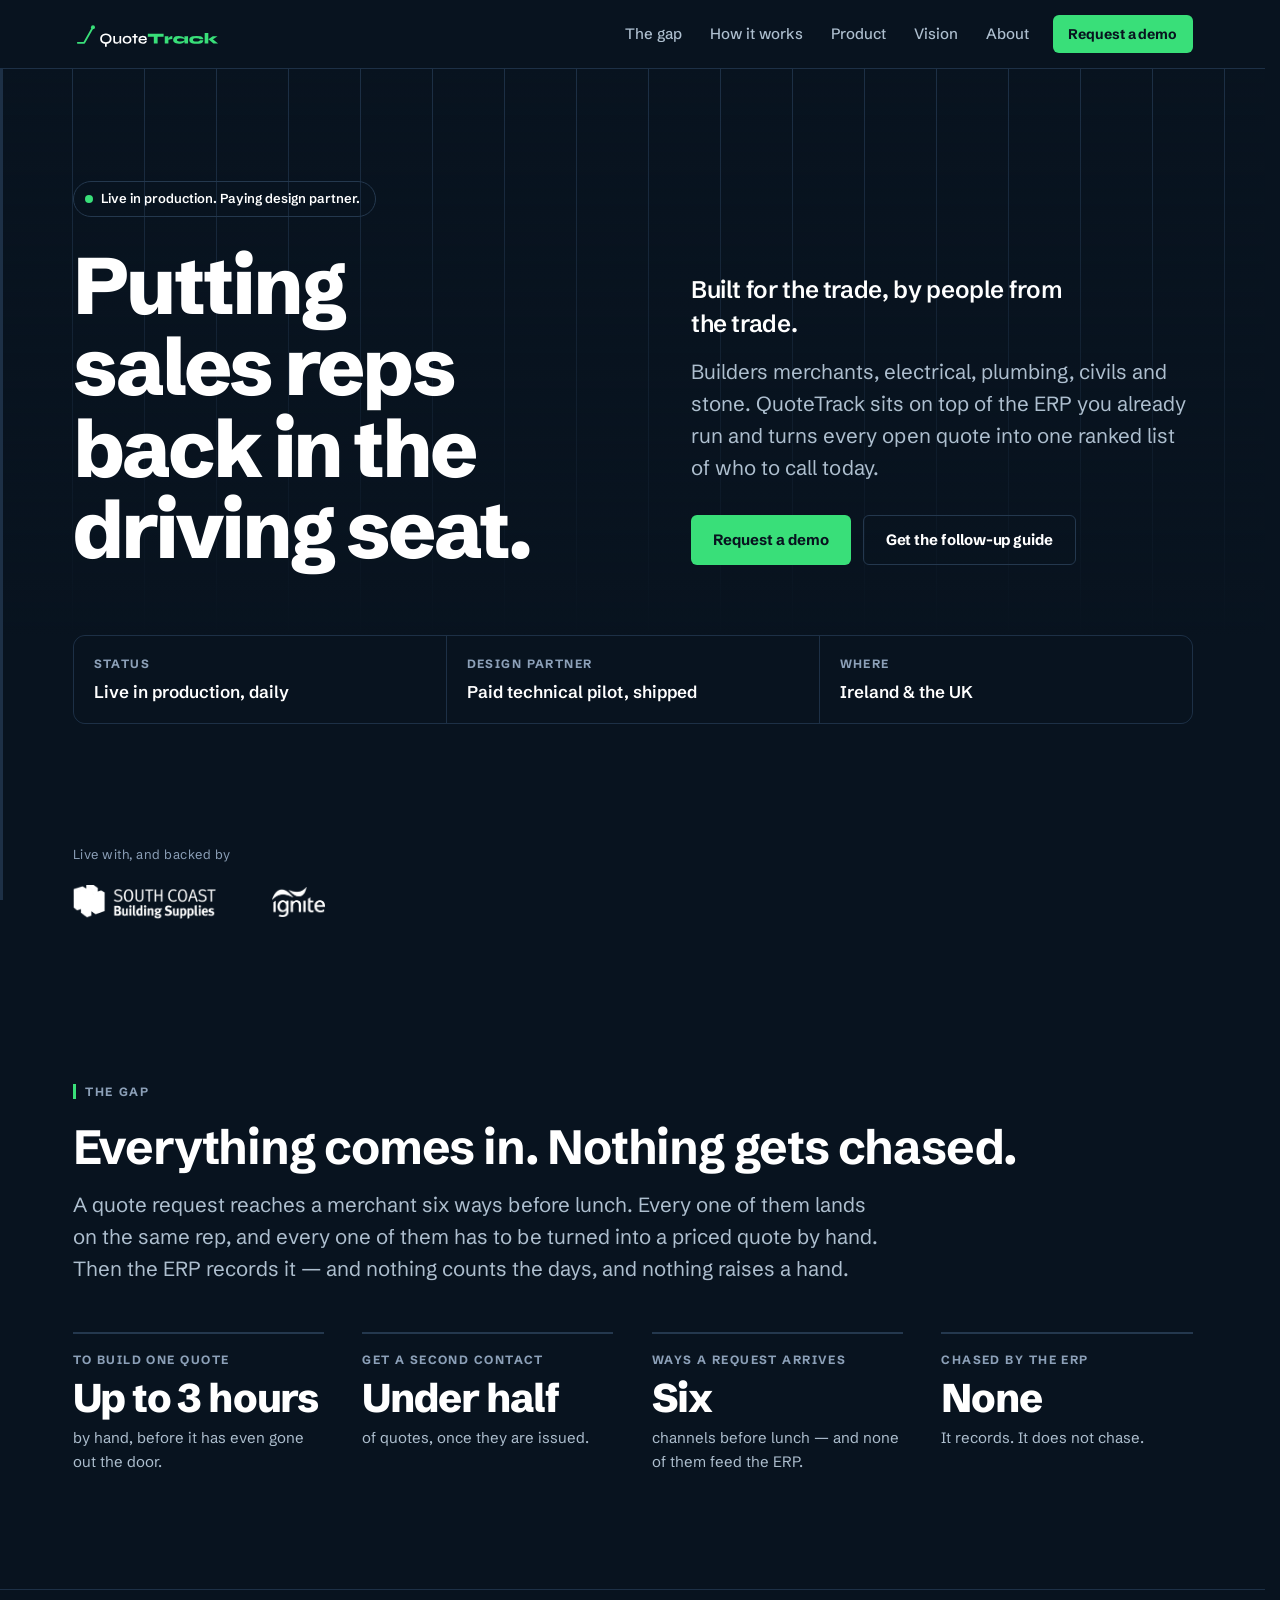
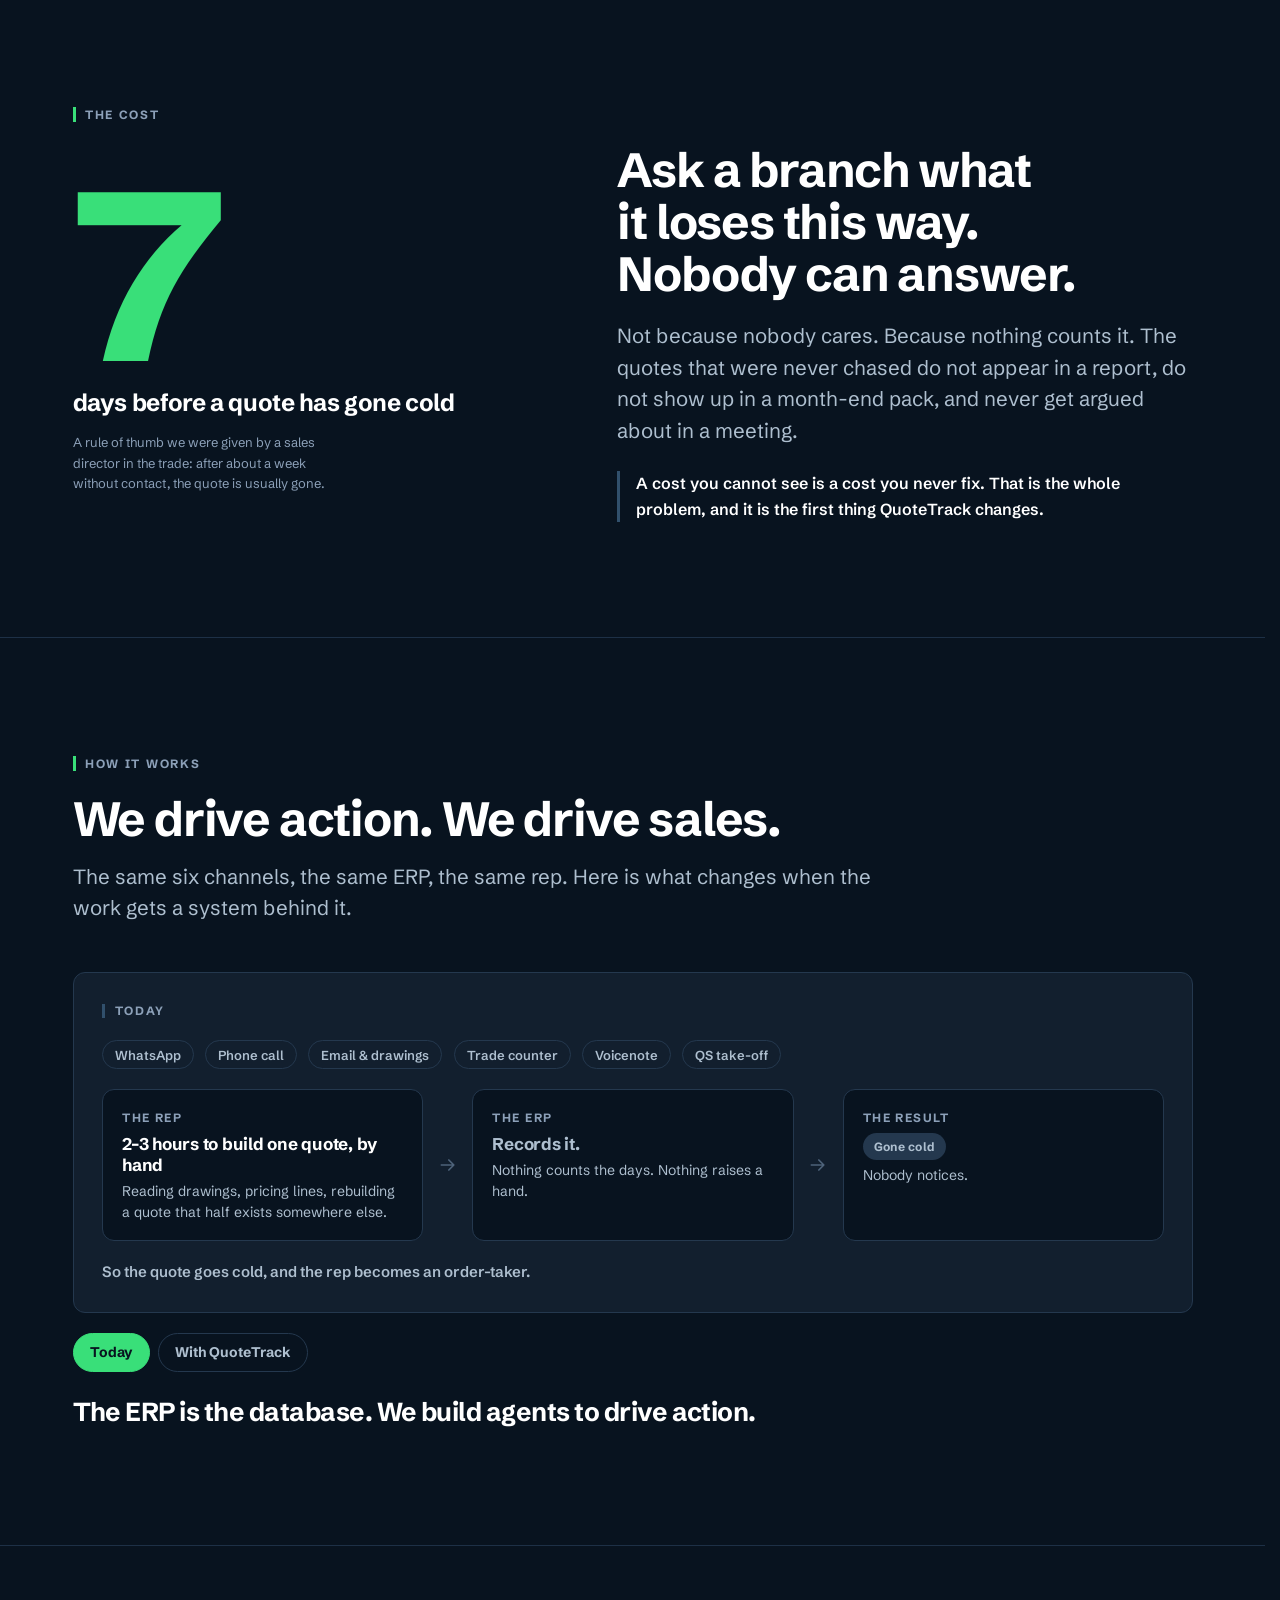
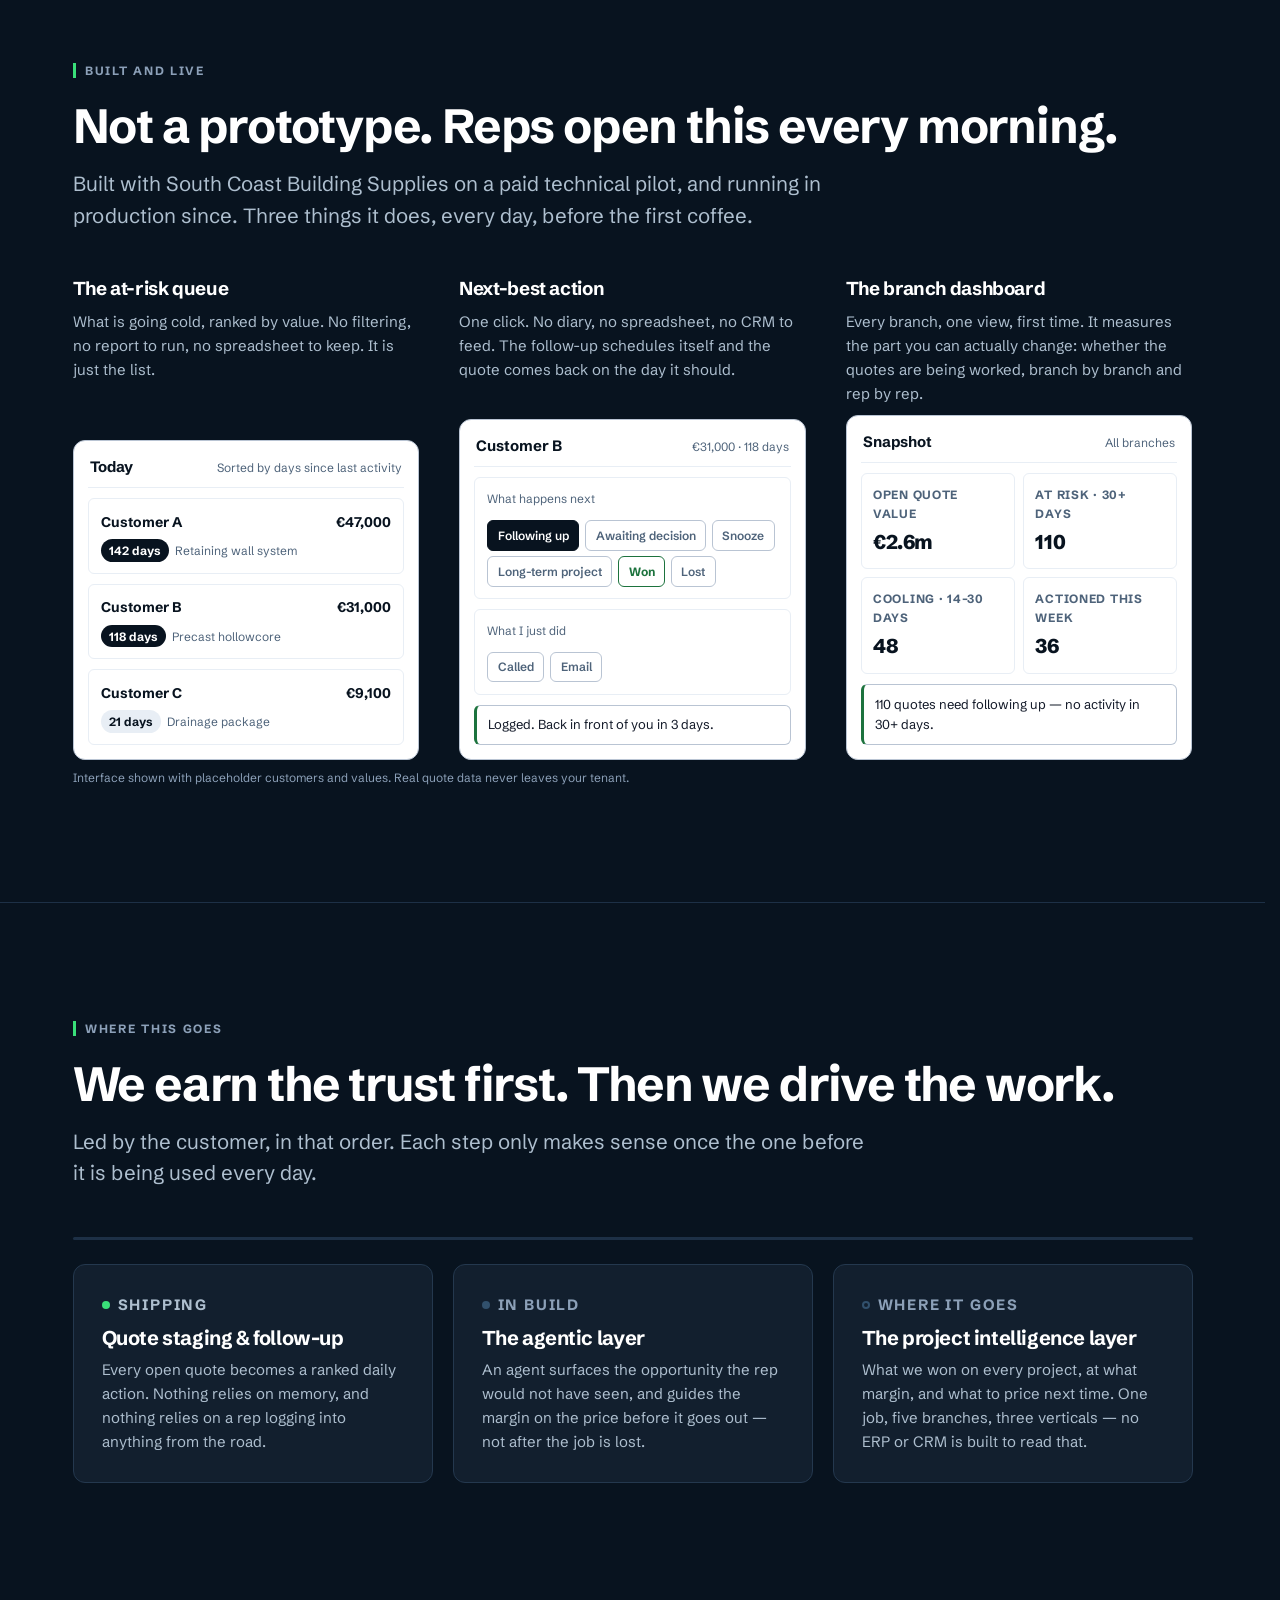
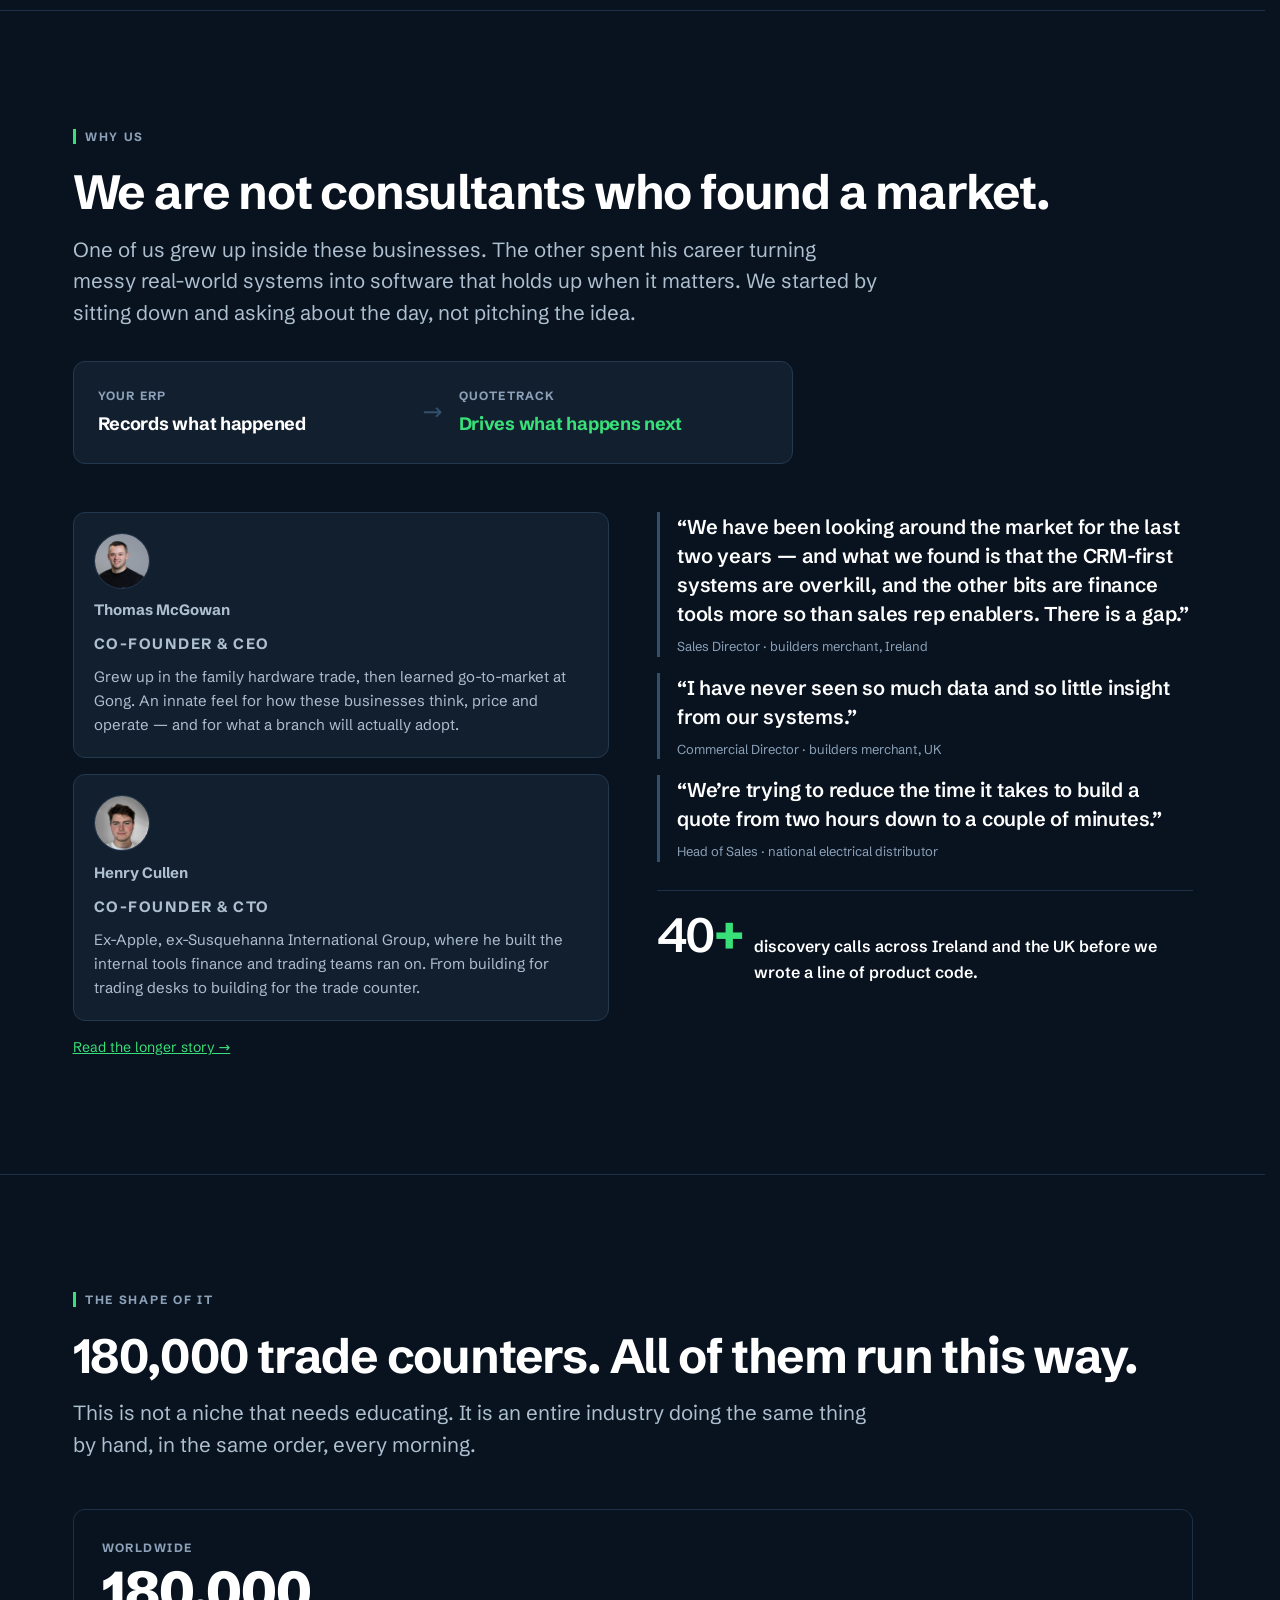
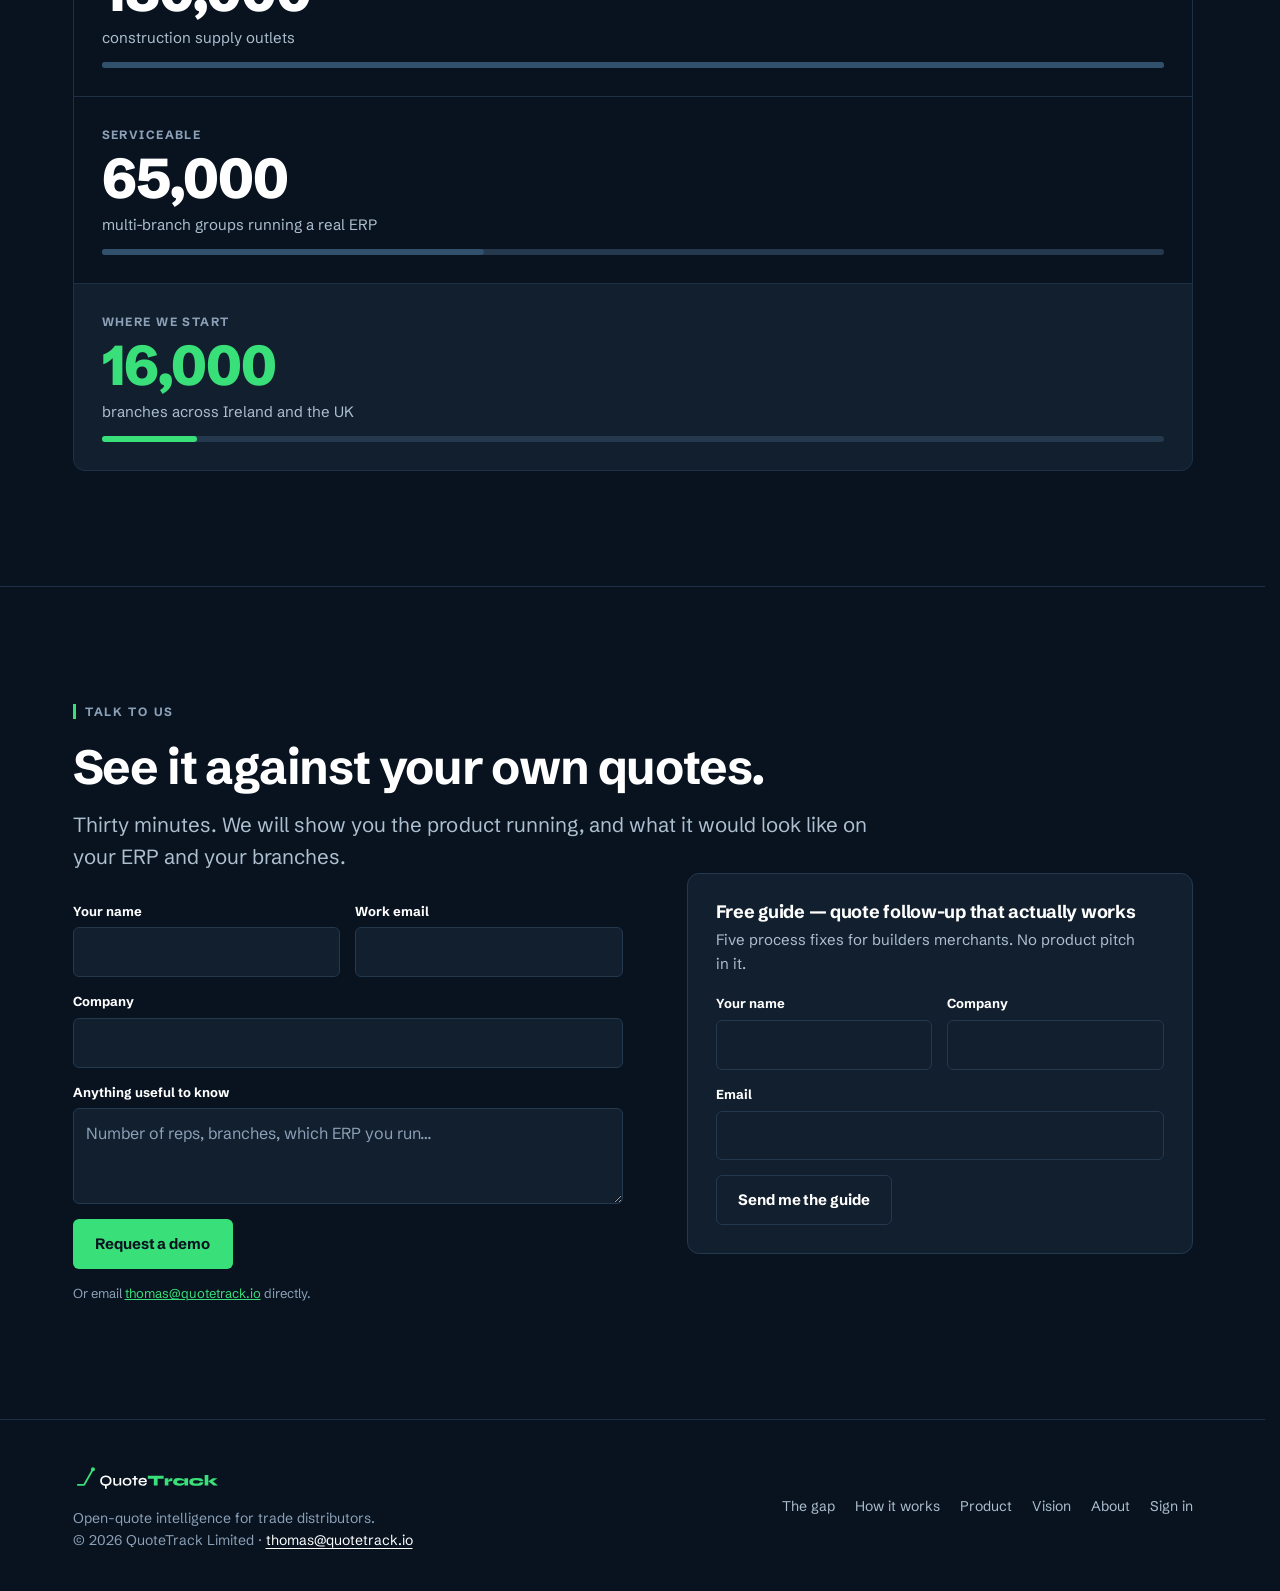
==== commit b18432bb: "Harden the turn: panel container queries, result-node balance, sweep" ====
--- a/index.html
+++ b/index.html
@@ -164,6 +164,8 @@
     <div class="duel reveal reveal-2" id="duel">
 
       <div class="duel__stage">
+
+        <div class="duel__sweep" aria-hidden="true"></div>
 
         <figure class="duel__panel duel__panel--asis" data-panel="asis">
           <p class="duel__panel-k">Today</p>
@@ -186,6 +188,7 @@
             <div class="duel__node duel__node--out">
               <span class="duel__node-k">The result</span>
               <span class="pill pill--cold">Gone cold</span>
+              <span class="duel__node-sub">Nobody notices.</span>
             </div>
           </div>
           <figcaption class="duel__caption">So the quote goes cold, and the rep becomes an order-taker.</figcaption>
@@ -212,6 +215,7 @@
             <div class="duel__node duel__node--out">
               <span class="duel__node-k">The result</span>
               <span class="pill pill--won">Won</span>
+              <span class="duel__node-sub">The sale lands.</span>
             </div>
           </div>
           <figcaption class="duel__caption">Chase and convert. Then the job is won.</figcaption>
@@ -621,28 +625,37 @@
       var inView = false;
       var hovering = false;
 
-      function apply(s) {
+      function apply(s, sweep) {
         active = s;
         duel.classList.toggle('is-super', s === 'super');
         tabs.forEach(function (t) {
           t.setAttribute('aria-pressed', String(t.getAttribute('data-tab') === s));
         });
+        if (sweep) {
+          duel.classList.remove('is-sweeping');
+          void duel.offsetWidth; /* restart the animation */
+          duel.classList.add('is-sweeping');
+        }
       }
       function clearTimer() { if (timer) { clearTimeout(timer); timer = null; } }
       function schedule() {
         clearTimer();
         if (!inView || hovering) return;
         timer = setTimeout(function () {
-          apply(active === 'asis' ? 'super' : 'asis');
+          apply(active === 'asis' ? 'super' : 'asis', true);
           schedule();
         }, active === 'asis' ? 3400 : 4400);
       }
 
       tabs.forEach(function (t) {
         t.addEventListener('click', function () {
-          apply(t.getAttribute('data-tab'));
+          apply(t.getAttribute('data-tab'), true);
           schedule();
         });
+      });
+
+      duel.addEventListener('animationend', function (e) {
+        if (e.animationName === 'duel-sweep') duel.classList.remove('is-sweeping');
       });
 
       duel.addEventListener('mouseenter', function () { hovering = true; clearTimer(); });
--- a/assets/site.css
+++ b/assets/site.css
@@ -564,6 +564,7 @@
 .duel__stage {
   display: grid;
   gap: clamp(1rem, 2.5vw, 1.5rem);
+  position: relative;
 }
 @media (min-width: 760px) { .duel__stage { grid-template-columns: 1fr 1fr; } }
 
@@ -574,6 +575,10 @@
   padding: clamp(1.25rem, 3vw, 1.75rem);
   display: grid;
   gap: 1.25rem;
+  /* The row below queries THIS element's width, not the viewport's: in the
+     no-JS / reduced-motion view the two panels sit side by side and are each
+     only ~half as wide, so a viewport query would cram three nodes into it. */
+  container-type: inline-size;
 }
 
 .duel__panel-k {
@@ -600,13 +605,17 @@
 }
 
 .duel__row { display: grid; gap: 0.9rem; }
-@media (min-width: 820px) {
+@container (min-width: 760px) {
   .duel__row {
     grid-template-columns: minmax(0, 1fr) auto minmax(0, 1fr) auto minmax(0, 1fr);
   }
 }
-.duel__arrow { width: 20px; height: 20px; color: var(--steel); justify-self: center; align-self: center; }
-@media (max-width: 819px) { .duel__arrow { transform: rotate(90deg); } }
+.duel__arrow {
+  width: 20px; height: 20px; color: var(--steel-2);
+  justify-self: center; align-self: center;
+  transform: rotate(90deg);
+}
+@container (min-width: 760px) { .duel__arrow { transform: none; } }
 
 .duel__node {
   border: 1px solid var(--brand-4);
@@ -681,6 +690,27 @@
 html.js .duel.is-super .duel__panel--asis { opacity: 0; pointer-events: none; }
 html.js .duel.is-super .duel__panel--super { opacity: 1; pointer-events: auto; }
 
+/* The sweep — a thin green scan that crosses the stage as the state flips, so
+   the change reads as a transformation rather than a cut. Decorative only, and
+   it can never run without html.js (so never under reduced motion). */
+.duel__sweep {
+  position: absolute;
+  top: 0;
+  bottom: 0;
+  left: 0;
+  width: 2px;
+  background: linear-gradient(180deg, transparent, var(--signal), transparent);
+  opacity: 0;
+  pointer-events: none;
+}
+html.js .duel.is-sweeping .duel__sweep { animation: duel-sweep 950ms var(--ease); }
+@keyframes duel-sweep {
+  0%   { opacity: 0; left: 0; }
+  12%  { opacity: 1; }
+  88%  { opacity: 1; }
+  100% { opacity: 0; left: calc(100% - 2px); }
+}
+
 @keyframes rail-x { to { transform: scaleX(1); } }
 
 .flow-line {
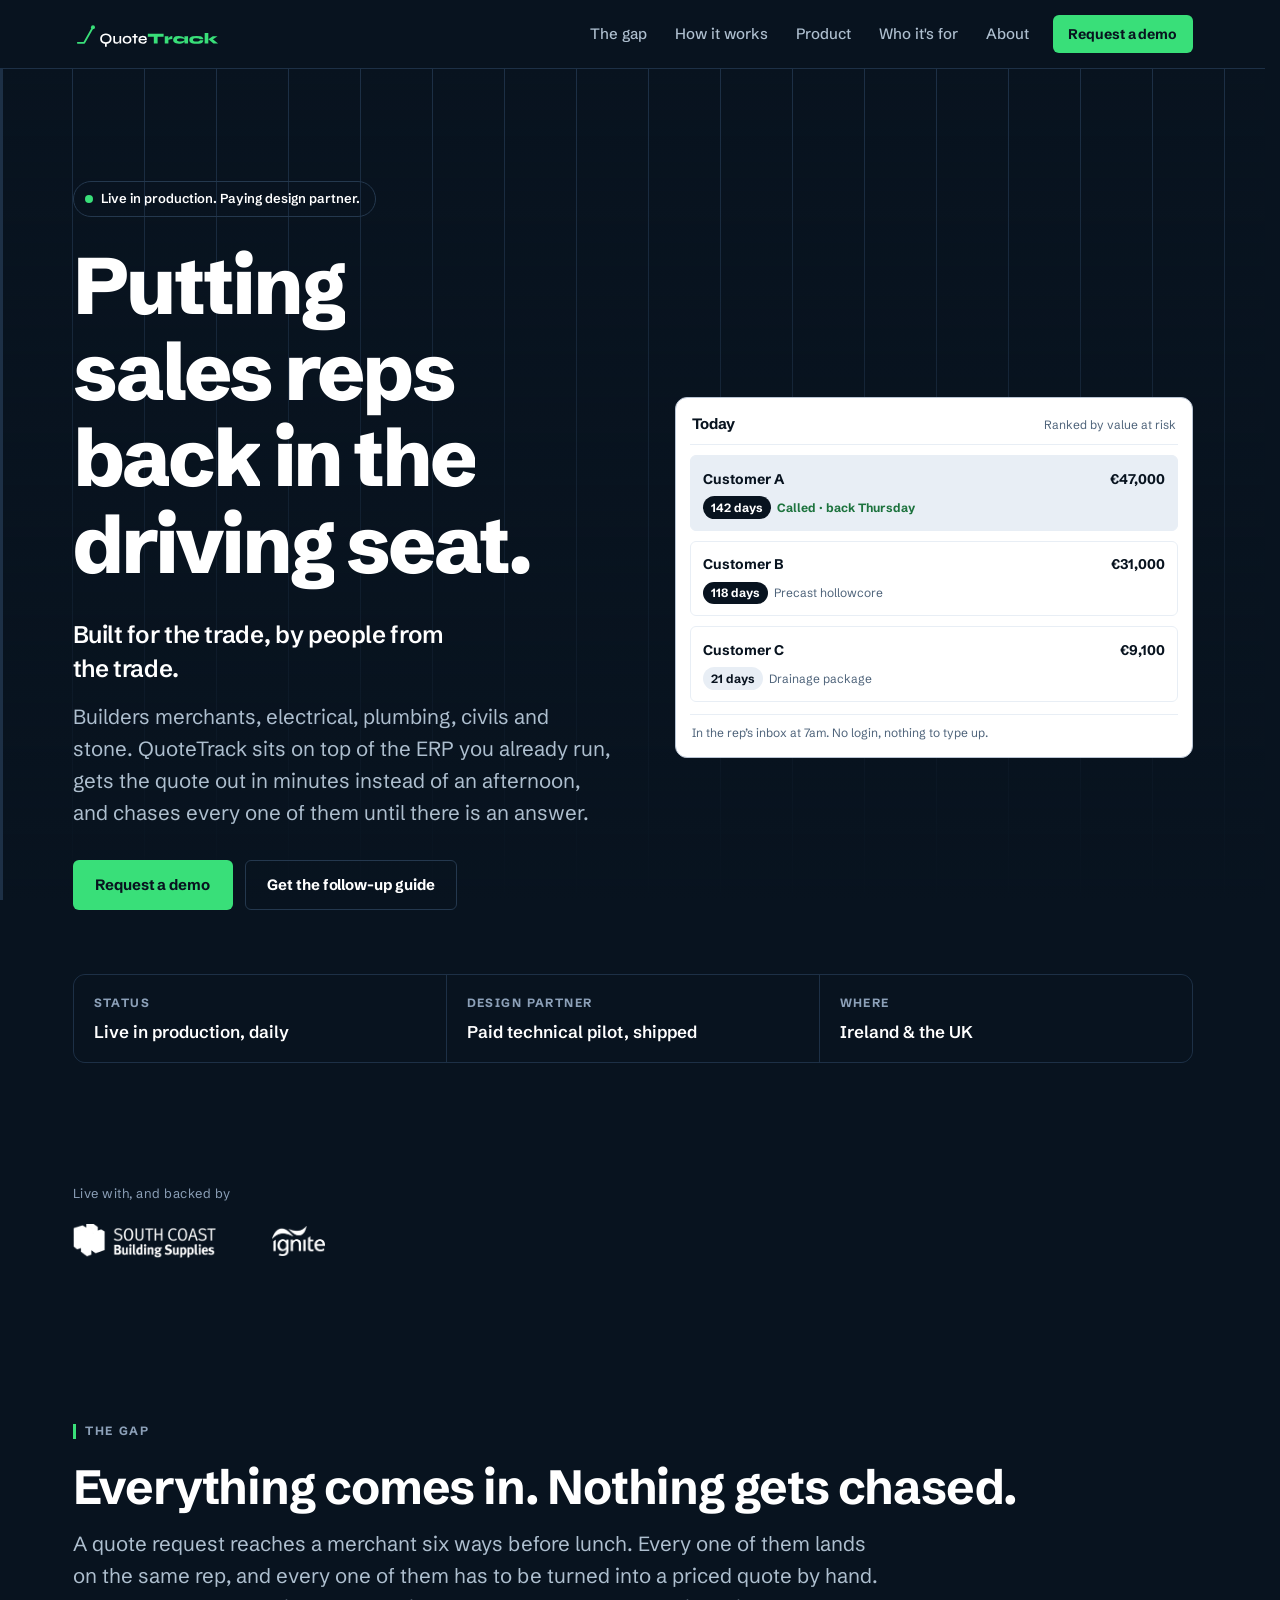
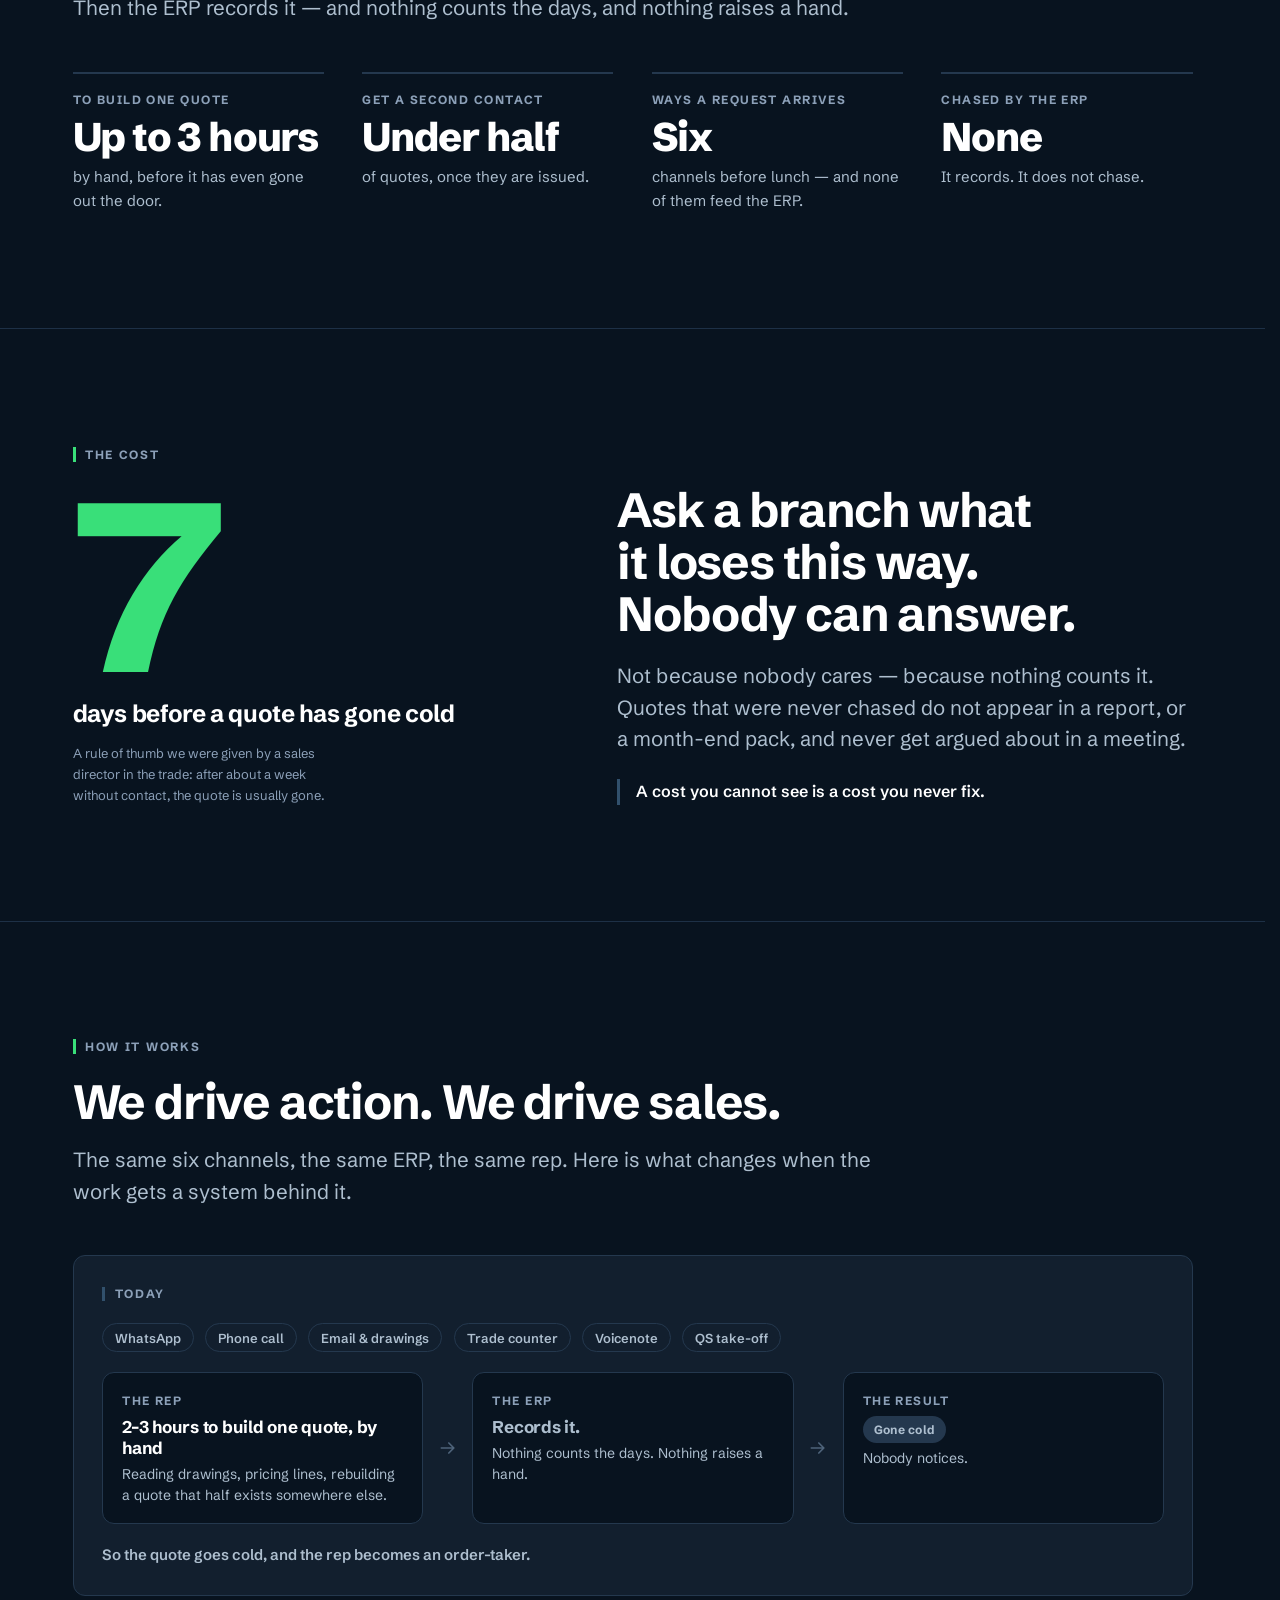
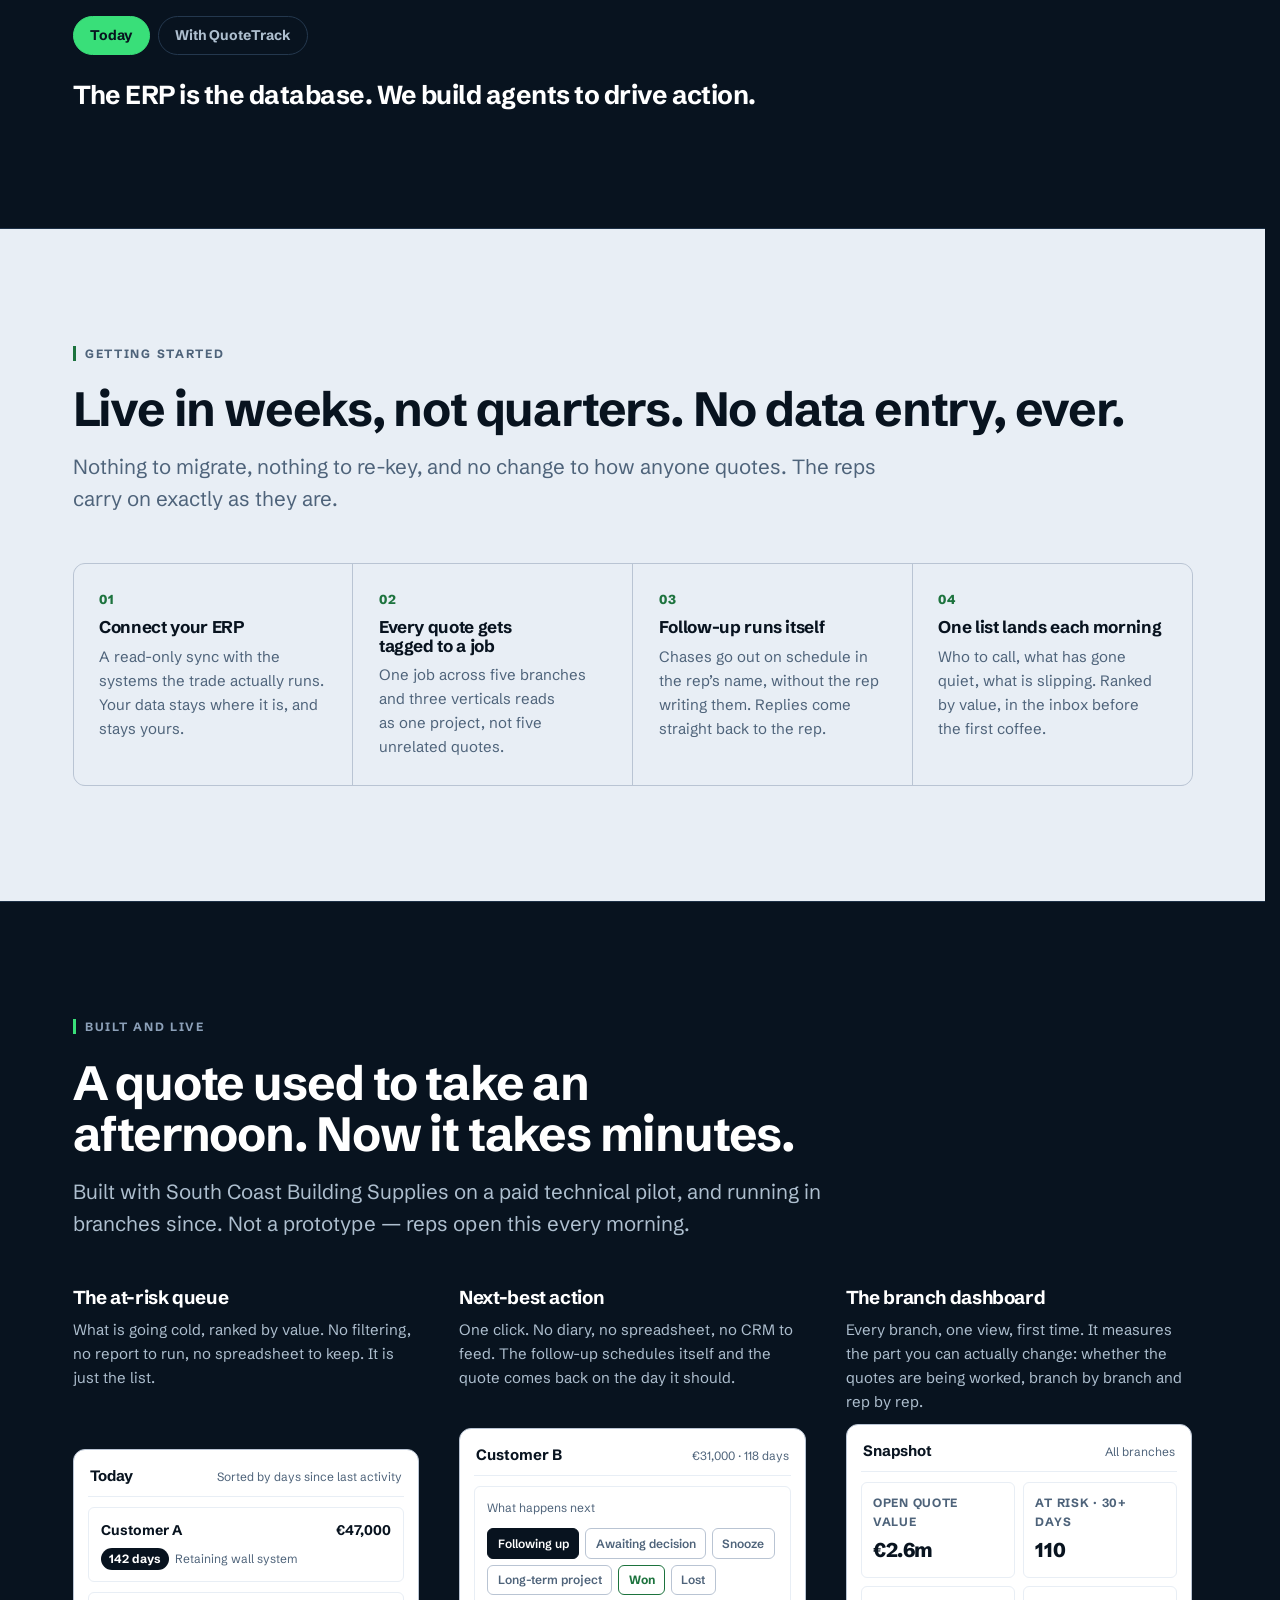
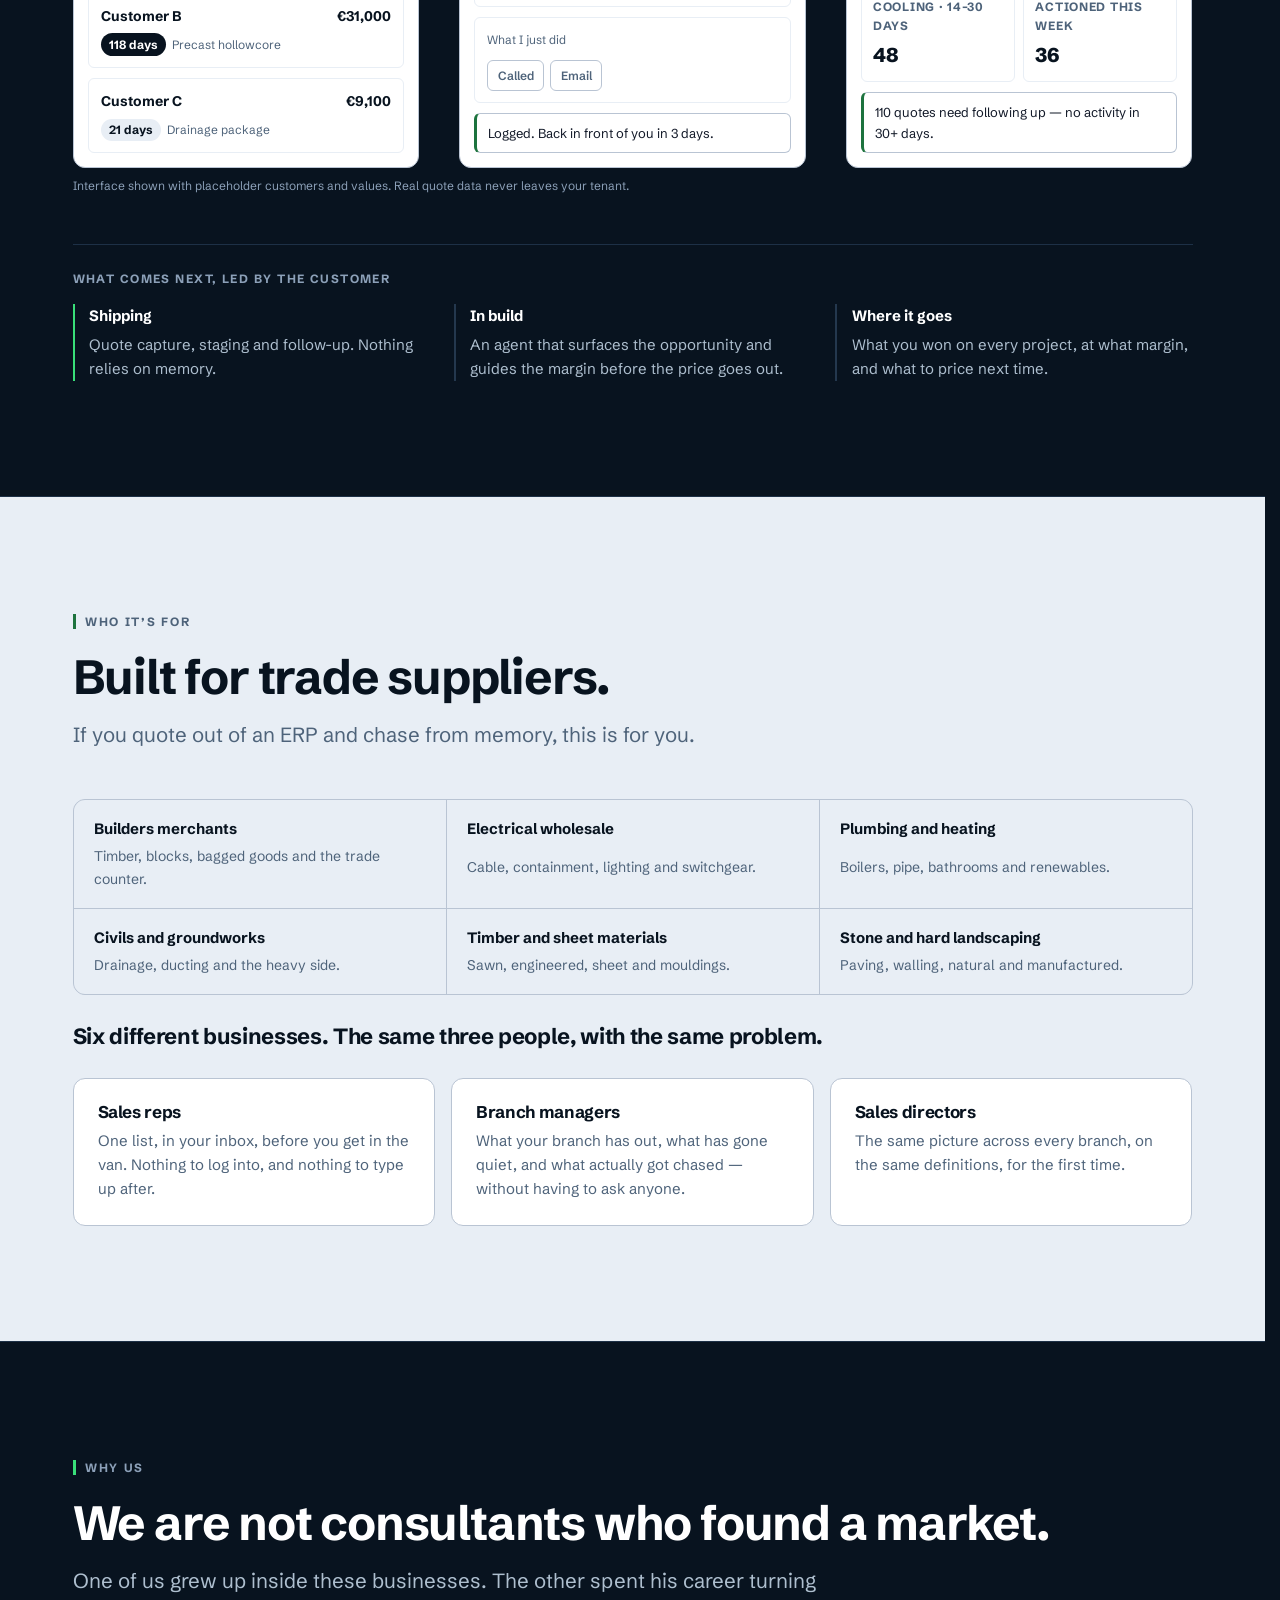
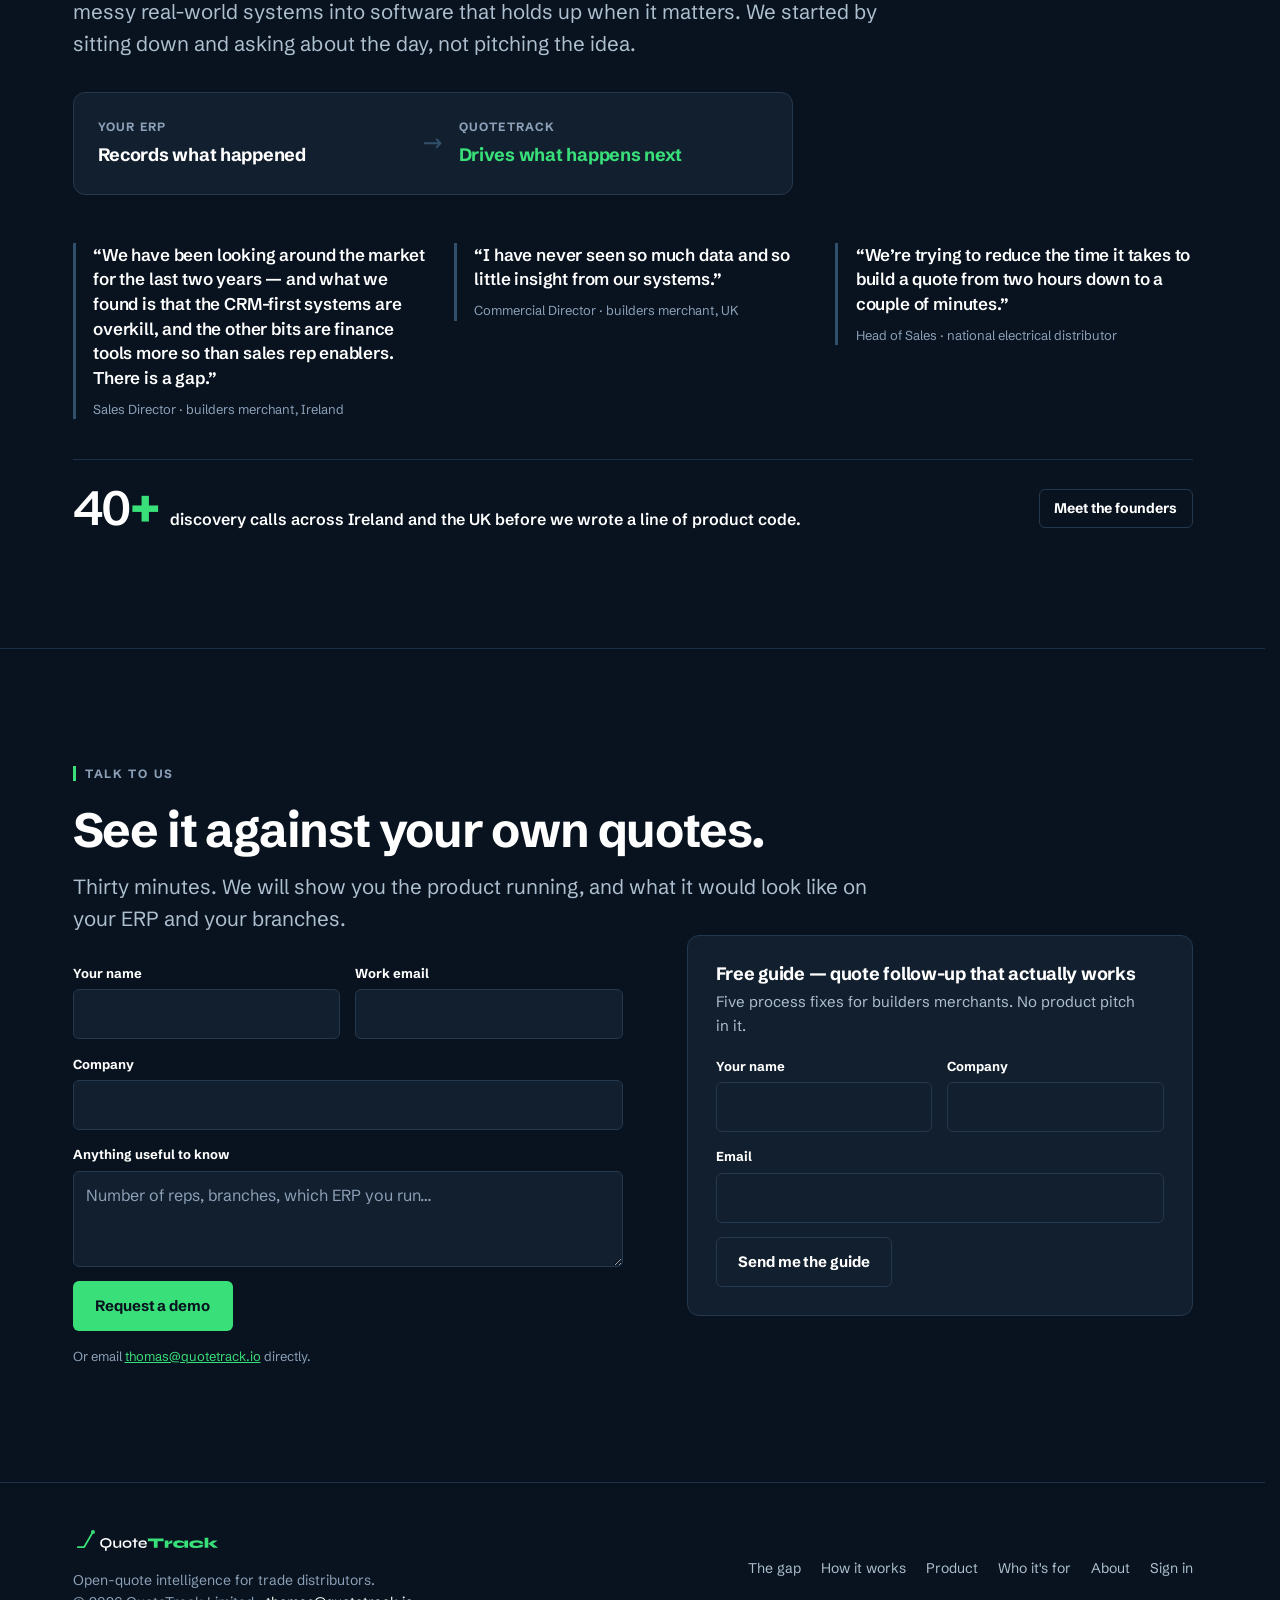
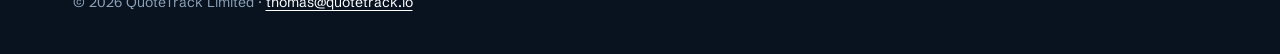
==== commit 2d6d9164: "Restructure: cut investor tail, add rollout and who-it-is-for, animate the hero Taking stock of all " ====
--- a/index.html
+++ b/index.html
@@ -43,7 +43,7 @@
       <a href="#gap">The gap</a>
       <a href="#how">How it works</a>
       <a href="#product">Product</a>
-      <a href="#vision">Vision</a>
+      <a href="#who">Who it's for</a>
       <a href="about.html">About</a>
     </nav>
     <a class="btn btn--primary btn--sm" href="#demo">Request a demo</a>
@@ -60,16 +60,41 @@
     <p class="hero__flag"><span class="dot" aria-hidden="true"></span>Live in production. Paying design partner.</p>
 
     <div class="hero__grid">
-      <h1 class="display">Putting sales reps back in the driving&nbsp;seat.</h1>
-
-      <div class="hero__col-b">
+      <div class="hero__col-a">
+        <h1 class="display kinetic"><span class="kw"><span>Putting</span></span> <span class="kw"><span>sales</span></span> <span class="kw"><span>reps</span></span> <span class="kw"><span>back</span></span> <span class="kw"><span>in</span></span> <span class="kw"><span>the</span></span> <span class="kw"><span>driving</span></span> <span class="kw"><span>seat.</span></span></h1>
+
         <p class="hero__sub">Built for the trade, by people from the trade.</p>
 
-        <p class="lead hero__anchor">Builders merchants, electrical, plumbing, civils and stone. QuoteTrack sits on top of the ERP you already run and turns every open quote into one ranked list of who to call today.</p>
+        <p class="lead hero__anchor">Builders merchants, electrical, plumbing, civils and stone. QuoteTrack sits on top of the ERP you already run, gets the quote out in minutes instead of an afternoon, and chases every one of them until there is an answer.</p>
 
         <div class="actions">
           <a class="btn btn--primary" href="#demo">Request a demo</a>
           <a class="btn btn--ghost" href="#guide">Get the follow-up guide</a>
+        </div>
+      </div>
+
+      <!-- Decorative: the same surfaces are presented properly, with text, in
+           §product. aria-hidden so the page is not read out twice. -->
+      <div class="hero__demo" aria-hidden="true">
+        <div class="panel-light ui hero-demo">
+          <span class="hero-demo__sweep"></span>
+          <div class="ui__bar">
+            <span class="ui__title">Today</span>
+            <span class="ui__meta">Ranked by value at risk</span>
+          </div>
+          <div class="q-card hero-demo__row hero-demo__row--done">
+            <div class="q-top"><span class="q-name">Customer A</span><span class="q-value">&euro;47,000</span></div>
+            <div class="q-meta"><span class="q-age q-age--hot">142 days</span><span class="q-done">Called &middot; back Thursday</span></div>
+          </div>
+          <div class="q-card hero-demo__row">
+            <div class="q-top"><span class="q-name">Customer B</span><span class="q-value">&euro;31,000</span></div>
+            <div class="q-meta"><span class="q-age q-age--hot">118 days</span><span>Precast hollowcore</span></div>
+          </div>
+          <div class="q-card hero-demo__row">
+            <div class="q-top"><span class="q-name">Customer C</span><span class="q-value">&euro;9,100</span></div>
+            <div class="q-meta"><span class="q-age">21 days</span><span>Drainage package</span></div>
+          </div>
+          <p class="hero-demo__foot">In the rep&rsquo;s inbox at 7am. No login, nothing to type up.</p>
         </div>
       </div>
     </div>
@@ -145,8 +170,8 @@
       </div>
       <div class="reveal reveal-2">
         <h2 class="h2">Ask a branch what it loses this way. Nobody can answer.</h2>
-        <p class="lead" style="margin-top:1.25rem">Not because nobody cares. Because nothing counts it. The quotes that were never chased do not appear in a report, do not show up in a month-end pack, and never get argued about in a meeting.</p>
-        <p class="cost-note">A cost you cannot see is a cost you never fix. That is the whole problem, and it is the first thing QuoteTrack changes.</p>
+        <p class="lead" style="margin-top:1.25rem">Not because nobody cares &mdash; because nothing counts it. Quotes that were never chased do not appear in a report, or a month-end pack, and never get argued about in a meeting.</p>
+        <p class="cost-note">A cost you cannot see is a cost you never fix.</p>
       </div>
     </div>
   </div>
@@ -234,13 +259,47 @@
 </section>
 
 <!-- ======================================================================
-     5 — Built and live
+     5 — Rollout (light band — breaks 8,000px of navy, and answers IT)
+     ====================================================================== -->
+<section class="section section--light" id="rollout">
+  <div class="container">
+    <p class="label">Getting started</p>
+    <h2 class="h2 reveal">Live in weeks, not quarters. No data entry, ever.</h2>
+    <p class="lead reveal reveal-2" style="margin-top:1rem">Nothing to migrate, nothing to re-key, and no change to how anyone quotes. The reps carry on exactly as they are.</p>
+
+    <ol class="steps reveal reveal-2">
+      <li class="step">
+        <span class="step__n">01</span>
+        <h3>Connect your ERP</h3>
+        <p>A read-only sync with the systems the trade actually runs. Your data stays where it is, and stays yours.</p>
+      </li>
+      <li class="step">
+        <span class="step__n">02</span>
+        <h3>Every quote gets tagged to a job</h3>
+        <p>One job across five branches and three verticals reads as one project, not five unrelated quotes.</p>
+      </li>
+      <li class="step">
+        <span class="step__n">03</span>
+        <h3>Follow-up runs itself</h3>
+        <p>Chases go out on schedule in the rep&rsquo;s name, without the rep writing them. Replies come straight back to the rep.</p>
+      </li>
+      <li class="step">
+        <span class="step__n">04</span>
+        <h3>One list lands each morning</h3>
+        <p>Who to call, what has gone quiet, what is slipping. Ranked by value, in the inbox before the first coffee.</p>
+      </li>
+    </ol>
+  </div>
+</section>
+
+<!-- ======================================================================
+     6 — Built and live
      ====================================================================== -->
 <section class="section" id="product">
   <div class="container">
     <p class="label">Built and live</p>
-    <h2 class="h2 reveal">Not a prototype. Reps open this every morning.</h2>
-    <p class="lead reveal reveal-2" style="margin-top:1rem">Built with South Coast Building Supplies on a paid technical pilot, and running in production since. Three things it does, every day, before the first coffee.</p>
+    <h2 class="h2 reveal">A quote used to take an afternoon. Now it takes minutes.</h2>
+    <p class="lead reveal reveal-2" style="margin-top:1rem">Built with South Coast Building Supplies on a paid technical pilot, and running in branches since. Not a prototype &mdash; reps open this every morning.</p>
 
     <div class="product-grid">
 
@@ -317,44 +376,57 @@
 
     </div>
     <p class="ui__caption">Interface shown with placeholder customers and values. Real quote data never leaves your tenant.</p>
-  </div>
-</section>
-
-<!-- ======================================================================
-     6 — Vision
-     ====================================================================== -->
-<section class="section" id="vision">
-  <div class="container">
-    <p class="label">Where this goes</p>
-    <h2 class="h2 reveal">We earn the trust first. Then we drive the work.</h2>
-    <p class="lead reveal reveal-2" style="margin-top:1rem">Led by the customer, in that order. Each step only makes sense once the one before it is being used every day.</p>
-
-    <div class="journey">
-      <div class="journey__rail" aria-hidden="true"><i></i></div>
-      <div class="journey__track" tabindex="0" role="group" aria-label="Platform roadmap — three stages">
-        <article class="stage">
-          <p class="stage__k">Shipping</p>
-          <h3>Quote staging &amp; follow-up</h3>
-          <p>Every open quote becomes a ranked daily action. Nothing relies on memory, and nothing relies on a rep logging into anything from the road.</p>
-        </article>
-        <article class="stage stage--next">
-          <p class="stage__k">In build</p>
-          <h3>The agentic layer</h3>
-          <p>An agent surfaces the opportunity the rep would not have seen, and guides the margin on the price before it goes out — not after the job is lost.</p>
-        </article>
-        <article class="stage stage--far">
-          <p class="stage__k">Where it goes</p>
-          <h3>The project intelligence layer</h3>
-          <p>What we won on every project, at what margin, and what to price next time. One job, five branches, three verticals — no ERP or CRM is built to read that.</p>
-        </article>
-      </div>
-      <p class="track-hint">Swipe to see all three →</p>
-    </div>
-  </div>
-</section>
-
-<!-- ======================================================================
-     7 — Why us
+
+    <div class="whatsnext reveal">
+      <p class="whatsnext__k">What comes next, led by the customer</p>
+      <ul class="whatsnext__list">
+        <li><b>Shipping</b><span>Quote capture, staging and follow-up. Nothing relies on memory.</span></li>
+        <li><b>In build</b><span>An agent that surfaces the opportunity and guides the margin before the price goes out.</span></li>
+        <li><b>Where it goes</b><span>What you won on every project, at what margin, and what to price next time.</span></li>
+      </ul>
+    </div>
+  </div>
+</section>
+
+<!-- ======================================================================
+     8 — Who it's for (light band)
+     ====================================================================== -->
+<section class="section section--light" id="who">
+  <div class="container">
+    <p class="label">Who it&rsquo;s for</p>
+    <h2 class="h2 reveal">Built for trade suppliers.</h2>
+    <p class="lead reveal reveal-2" style="margin-top:1rem">If you quote out of an ERP and chase from memory, this is for you.</p>
+
+    <ul class="verticals reveal reveal-2">
+      <li><b>Builders merchants</b><span>Timber, blocks, bagged goods and the trade counter.</span></li>
+      <li><b>Electrical wholesale</b><span>Cable, containment, lighting and switchgear.</span></li>
+      <li><b>Plumbing and heating</b><span>Boilers, pipe, bathrooms and renewables.</span></li>
+      <li><b>Civils and groundworks</b><span>Drainage, ducting and the heavy side.</span></li>
+      <li><b>Timber and sheet materials</b><span>Sawn, engineered, sheet and mouldings.</span></li>
+      <li><b>Stone and hard landscaping</b><span>Paving, walling, natural and manufactured.</span></li>
+    </ul>
+
+    <p class="verticals__turn reveal">Six different businesses. The same three people, with the same problem.</p>
+
+    <div class="roles reveal">
+      <article class="role">
+        <h3>Sales reps</h3>
+        <p>One list, in your inbox, before you get in the van. Nothing to log into, and nothing to type up after.</p>
+      </article>
+      <article class="role">
+        <h3>Branch managers</h3>
+        <p>What your branch has out, what has gone quiet, and what actually got chased &mdash; without having to ask anyone.</p>
+      </article>
+      <article class="role">
+        <h3>Sales directors</h3>
+        <p>The same picture across every branch, on the same definitions, for the first time.</p>
+      </article>
+    </div>
+  </div>
+</section>
+
+<!-- ======================================================================
+     9 — Why us
      ====================================================================== -->
 <section class="section" id="why">
   <div class="container">
@@ -374,72 +446,24 @@
       </div>
     </div>
 
-    <div class="why-grid">
-      <div class="founders reveal">
-        <div class="founder">
-          <img src="assets/thomas-mcgowan.png" alt="" width="56" height="56" loading="lazy">
-          <p class="founder__name">Thomas McGowan</p>
-          <p class="founder__role">Co-founder &amp; CEO</p>
-          <p>Grew up in the family hardware trade, then learned go-to-market at Gong. An innate feel for how these businesses think, price and operate — and for what a branch will actually adopt.</p>
-        </div>
-        <div class="founder">
-          <img src="assets/henry-cullen.png" alt="" width="56" height="56" loading="lazy">
-          <p class="founder__name">Henry Cullen</p>
-          <p class="founder__role">Co-founder &amp; CTO</p>
-          <p>Ex-Apple, ex-Susquehanna International Group, where he built the internal tools finance and trading teams ran on. From building for trading desks to building for the trade counter.</p>
-        </div>
-        <p class="small"><a href="about.html" style="color:var(--signal)">Read the longer story →</a></p>
-      </div>
-
-      <div class="reveal reveal-2">
-        <div class="quotes">
-          <figure class="quote">
-            <blockquote>“We have been looking around the market for the last two years — and what we found is that the CRM-first systems are overkill, and the other bits are finance tools more so than sales rep enablers. There is a gap.”</blockquote>
-            <cite>Sales Director · builders merchant, Ireland</cite>
-          </figure>
-          <figure class="quote">
-            <blockquote>“I have never seen so much data and so little insight from our systems.”</blockquote>
-            <cite>Commercial Director · builders merchant, UK</cite>
-          </figure>
-          <figure class="quote">
-            <blockquote>“We’re trying to reduce the time it takes to build a quote from two hours down to a couple of minutes.”</blockquote>
-            <cite>Head of Sales · national electrical distributor</cite>
-          </figure>
-        </div>
-        <p class="counter"><b class="num"><span data-count-to="40">40</span>+</b> <span>discovery calls across Ireland and the UK before we wrote a line of product code.</span></p>
-      </div>
-    </div>
-  </div>
-</section>
-
-<!-- ======================================================================
-     8 — Scale
-     ====================================================================== -->
-<section class="section" id="scale">
-  <div class="container">
-    <p class="label">The shape of it</p>
-    <h2 class="h2 reveal">180,000 trade counters. All of them run this way.</h2>
-    <p class="lead reveal reveal-2" style="margin-top:1rem">This is not a niche that needs educating. It is an entire industry doing the same thing by hand, in the same order, every morning.</p>
-
-    <div class="scale reveal">
-      <div class="tier">
-        <p class="tier__k">Worldwide</p>
-        <p class="tier__n">180,000</p>
-        <p>construction supply outlets</p>
-        <div class="tier__bar" aria-hidden="true"><i style="width:100%"></i></div>
-      </div>
-      <div class="tier">
-        <p class="tier__k">Serviceable</p>
-        <p class="tier__n">65,000</p>
-        <p>multi-branch groups running a real ERP</p>
-        <div class="tier__bar" aria-hidden="true"><i style="width:36%"></i></div>
-      </div>
-      <div class="tier tier--start">
-        <p class="tier__k">Where we start</p>
-        <p class="tier__n">16,000</p>
-        <p>branches across Ireland and the UK</p>
-        <div class="tier__bar" aria-hidden="true"><i style="width:9%"></i></div>
-      </div>
+    <div class="quotes quotes--row reveal">
+      <figure class="quote">
+        <blockquote>&ldquo;We have been looking around the market for the last two years &mdash; and what we found is that the CRM-first systems are overkill, and the other bits are finance tools more so than sales rep enablers. There is a gap.&rdquo;</blockquote>
+        <cite>Sales Director &middot; builders merchant, Ireland</cite>
+      </figure>
+      <figure class="quote">
+        <blockquote>&ldquo;I have never seen so much data and so little insight from our systems.&rdquo;</blockquote>
+        <cite>Commercial Director &middot; builders merchant, UK</cite>
+      </figure>
+      <figure class="quote">
+        <blockquote>&ldquo;We&rsquo;re trying to reduce the time it takes to build a quote from two hours down to a couple of minutes.&rdquo;</blockquote>
+        <cite>Head of Sales &middot; national electrical distributor</cite>
+      </figure>
+    </div>
+
+    <div class="why-foot reveal">
+      <p class="counter"><b class="num"><span data-count-to="40">40</span>+</b> <span>discovery calls across Ireland and the UK before we wrote a line of product code.</span></p>
+      <a class="btn btn--ghost btn--sm" href="about.html">Meet the founders</a>
     </div>
   </div>
 </section>
@@ -530,7 +554,7 @@
       <a href="#gap">The gap</a>
       <a href="#how">How it works</a>
       <a href="#product">Product</a>
-      <a href="#vision">Vision</a>
+      <a href="#who">Who it's for</a>
       <a href="about.html">About</a>
       <a href="https://app.quotetrack.io">Sign in</a>
     </nav>
--- a/assets/site.css
+++ b/assets/site.css
@@ -1067,3 +1067,208 @@
      two panels already sit side by side and the controls are hidden. */
   .scroll-rail { display: none; }
 }
+
+/* ==========================================================================
+   Second pass, 2026-09-18 — hero demo, kinetic type, rollout, who it is for
+   ========================================================================== */
+
+/* ---------- Hero: two columns, type left, live surface right ---------- */
+@media (min-width: 1040px) {
+  .hero__grid {
+    grid-template-columns: minmax(0, 1.02fr) minmax(0, 0.98fr);
+    align-items: center;
+    column-gap: clamp(2rem, 5vw, 4rem);
+  }
+}
+.hero__col-a .hero__sub { margin-top: clamp(1.25rem, 2.5vw, 1.75rem); }
+
+/* Kinetic headline: each word rides up out of its own clipped box.
+   Only under html.js — with JS off or motion reduced the words simply sit. */
+.kinetic .kw { display: inline-block; }
+.kinetic .kw > span { display: inline-block; }
+html.js .kinetic .kw { overflow: hidden; padding-bottom: 0.06em; vertical-align: bottom; }
+html.js .kinetic .kw > span {
+  transform: translateY(105%);
+  animation: kw-rise 620ms var(--ease) forwards;
+}
+@keyframes kw-rise { to { transform: translateY(0); } }
+html.js .kinetic .kw:nth-child(1) > span { animation-delay: 60ms; }
+html.js .kinetic .kw:nth-child(2) > span { animation-delay: 115ms; }
+html.js .kinetic .kw:nth-child(3) > span { animation-delay: 170ms; }
+html.js .kinetic .kw:nth-child(4) > span { animation-delay: 225ms; }
+html.js .kinetic .kw:nth-child(5) > span { animation-delay: 280ms; }
+html.js .kinetic .kw:nth-child(6) > span { animation-delay: 335ms; }
+html.js .kinetic .kw:nth-child(7) > span { animation-delay: 390ms; }
+html.js .kinetic .kw:nth-child(8) > span { animation-delay: 445ms; }
+
+/* ---------- Hero demo: the product, above the fold ---------- */
+.hero__demo { margin-top: clamp(2rem, 4vw, 2.5rem); }
+@media (min-width: 1040px) { .hero__demo { margin-top: 0; } }
+.hero-demo { position: relative; overflow: hidden; }
+.hero-demo .q-card { transition: background-color var(--motion-base) var(--ease); }
+.hero-demo__row--done { background: var(--surface-subtle); }
+.q-done { color: var(--signal-deep); font-weight: 700; }
+.hero-demo__foot {
+  font-size: 0.75rem;
+  color: var(--steel-2);
+  padding: 0.5rem 0.125rem 0;
+  border-top: 1px solid var(--surface-subtle);
+  margin-top: 0.15rem;
+}
+/* Rows assemble once, top to bottom. Never loops — something moving forever in
+   the corner of the eye makes a page harder to read, not more alive. */
+html.js .hero-demo__row { animation: row-in 560ms var(--ease) backwards; }
+html.js .hero-demo__row:nth-of-type(1) { animation-delay: 380ms; }
+html.js .hero-demo__row:nth-of-type(2) { animation-delay: 500ms; }
+html.js .hero-demo__row:nth-of-type(3) { animation-delay: 620ms; }
+@keyframes row-in {
+  from { opacity: 0; transform: translateY(10px); }
+  to   { opacity: 1; transform: none; }
+}
+/* One green pass across the card as it finishes assembling. Decorative. */
+.hero-demo__sweep { display: none; }
+html.js .hero-demo__sweep {
+  display: block;
+  position: absolute;
+  inset-block: 0;
+  width: 38%;
+  left: -40%;
+  background-image: linear-gradient(90deg,
+    rgba(57, 223, 121, 0) 0%,
+    rgba(57, 223, 121, 0.16) 50%,
+    rgba(57, 223, 121, 0) 100%);
+  pointer-events: none;
+  animation: sweep 1500ms var(--ease) 820ms 1 both;
+}
+@keyframes sweep { from { left: -40%; } to { left: 108%; } }
+
+/* ---------- Rollout: four numbered steps on the light band ---------- */
+.steps {
+  list-style: none;
+  display: grid;
+  gap: 1px;
+  background: var(--blue-grey-light);
+  border: 1px solid var(--blue-grey-light);
+  border-radius: var(--r-panel);
+  overflow: hidden;
+  margin-top: clamp(2rem, 5vw, 3rem);
+}
+@media (min-width: 720px) { .steps { grid-template-columns: repeat(2, minmax(0, 1fr)); } }
+@media (min-width: 1040px) { .steps { grid-template-columns: repeat(4, minmax(0, 1fr)); } }
+.step {
+  background: var(--surface-subtle);
+  padding: clamp(1.25rem, 2.5vw, 1.6rem);
+  display: grid;
+  gap: 0.5rem;
+  align-content: start;
+  transition: background-color var(--motion-fast) var(--ease);
+}
+.step:hover { background: var(--white); }
+.step__n {
+  font-size: 0.8125rem;
+  font-weight: 800;
+  letter-spacing: 0.08em;
+  color: var(--signal-deep);
+}
+.step h3 { font-size: 1.0625rem; }
+.step p { color: var(--steel-2); font-size: 0.9375rem; }
+
+/* ---------- What comes next: the roadmap, demoted to a strip ---------- */
+.whatsnext {
+  margin-top: clamp(2rem, 5vw, 3rem);
+  border-top: 1px solid var(--brand-3);
+  padding-top: 1.5rem;
+}
+.whatsnext__k {
+  font-size: 0.75rem; font-weight: 700; letter-spacing: 0.12em;
+  text-transform: uppercase; color: var(--blue-grey); margin-bottom: 1rem;
+}
+.whatsnext__list { list-style: none; display: grid; gap: 1rem; }
+@media (min-width: 860px) { .whatsnext__list { grid-template-columns: repeat(3, minmax(0, 1fr)); gap: 1.5rem; } }
+.whatsnext__list li { display: grid; gap: 0.3rem; border-left: 2px solid var(--brand-4); padding-left: 0.9rem; }
+.whatsnext__list li:first-child { border-left-color: var(--signal); }
+.whatsnext__list b { color: var(--white); font-size: 0.9375rem; }
+.whatsnext__list span { color: var(--brand-soft); font-size: 0.9375rem; }
+
+/* ---------- Who it is for ---------- */
+.verticals {
+  list-style: none;
+  display: grid;
+  gap: 1px;
+  background: var(--blue-grey-light);
+  border: 1px solid var(--blue-grey-light);
+  border-radius: var(--r-panel);
+  overflow: hidden;
+  margin-top: clamp(2rem, 5vw, 3rem);
+}
+@media (min-width: 640px) { .verticals { grid-template-columns: repeat(2, minmax(0, 1fr)); } }
+@media (min-width: 1000px) { .verticals { grid-template-columns: repeat(3, minmax(0, 1fr)); } }
+.verticals li {
+  background: var(--surface-subtle);
+  padding: 1.1rem 1.25rem;
+  display: grid;
+  gap: 0.25rem;
+  transition: background-color var(--motion-fast) var(--ease);
+}
+.verticals li:hover { background: var(--white); }
+.verticals b { color: var(--brand); font-size: 0.9375rem; }
+.verticals span { color: var(--steel-2); font-size: 0.875rem; }
+.verticals__turn {
+  margin-top: 1.5rem;
+  font-size: clamp(1.0625rem, 2vw, 1.375rem);
+  font-weight: 700;
+  color: var(--brand);
+  letter-spacing: -0.015em;
+}
+.roles { display: grid; gap: 1rem; margin-top: 1.5rem; }
+@media (min-width: 820px) { .roles { grid-template-columns: repeat(3, minmax(0, 1fr)); } }
+.role {
+  background: var(--white);
+  border: 1px solid var(--blue-grey-light);
+  border-radius: var(--r-panel);
+  padding: clamp(1.1rem, 2.5vw, 1.5rem);
+  display: grid;
+  gap: 0.45rem;
+  align-content: start;
+  transition: transform var(--motion-fast) var(--ease),
+              border-color var(--motion-fast) var(--ease);
+}
+.role:hover { transform: translateY(-2px); border-color: var(--signal-deep); }
+.role h3 { font-size: 1.0625rem; }
+.role p { color: var(--steel-2); font-size: 0.9375rem; }
+
+/* ---------- Why us: quotes in a row, then the footer line ---------- */
+.quotes--row { margin-top: clamp(2rem, 5vw, 3rem); }
+@media (min-width: 900px) {
+  .quotes--row { grid-template-columns: repeat(3, minmax(0, 1fr)); gap: 1.5rem; align-items: start; }
+  .quotes--row .quote blockquote { font-size: 1.0625rem; }
+}
+.why-foot {
+  display: flex;
+  flex-wrap: wrap;
+  align-items: center;
+  justify-content: space-between;
+  gap: 1.25rem;
+  border-top: 1px solid var(--brand-3);
+  margin-top: clamp(2rem, 4vw, 2.5rem);
+  padding-top: 1.5rem;
+}
+.why-foot .counter { border: 0; margin: 0; padding: 0; }
+
+/* ---------- Card lift on the dark cards that were inert ---------- */
+.stat, .flow-step, .stage {
+  transition: transform var(--motion-fast) var(--ease),
+              border-color var(--motion-fast) var(--ease);
+}
+.stat:hover, .flow-step:hover, .stage:hover {
+  transform: translateY(-2px);
+  border-color: var(--steel);
+}
+
+@media (prefers-reduced-motion: reduce) {
+  html.js .kinetic .kw > span { transform: none !important; animation: none !important; }
+  html.js .kinetic .kw { overflow: visible !important; }
+  html.js .hero-demo__row { animation: none !important; }
+  html.js .hero-demo__sweep { display: none !important; }
+  .stat:hover, .flow-step:hover, .stage:hover, .role:hover, .step:hover { transform: none !important; }
+}
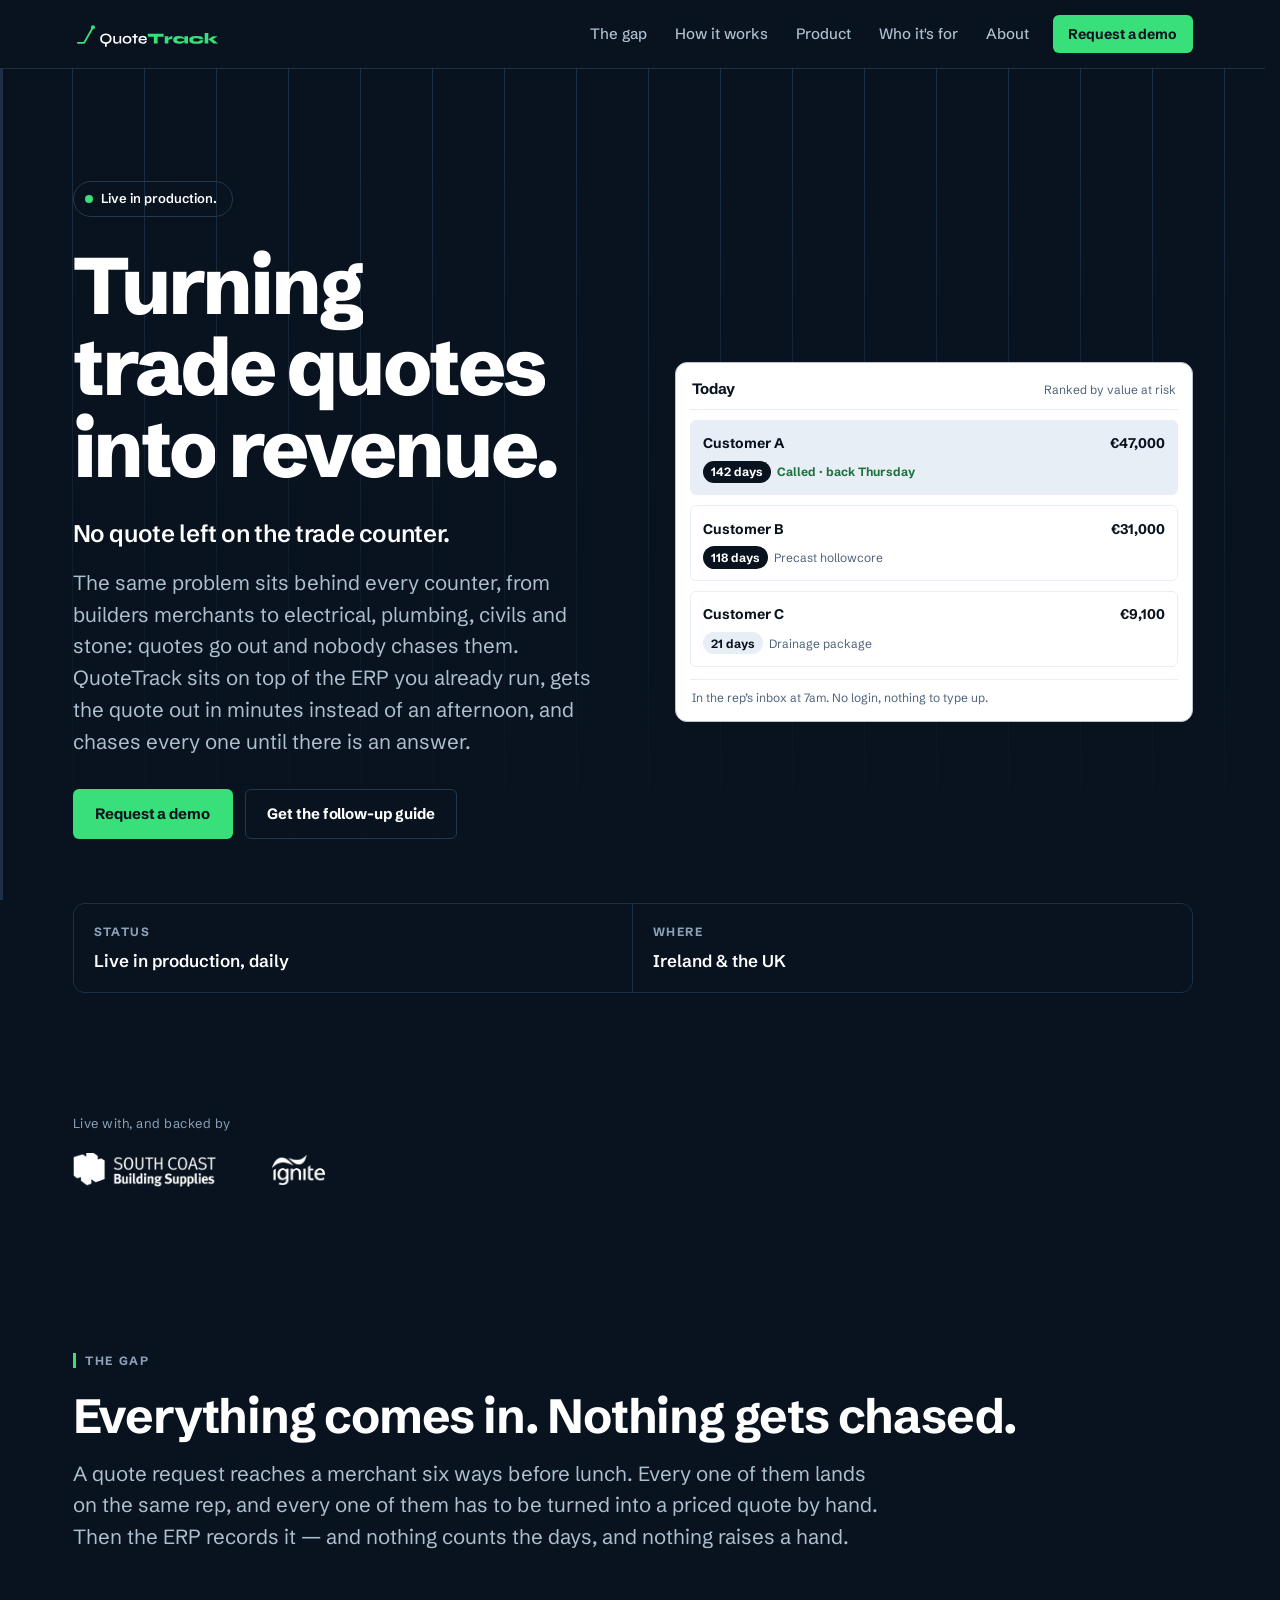
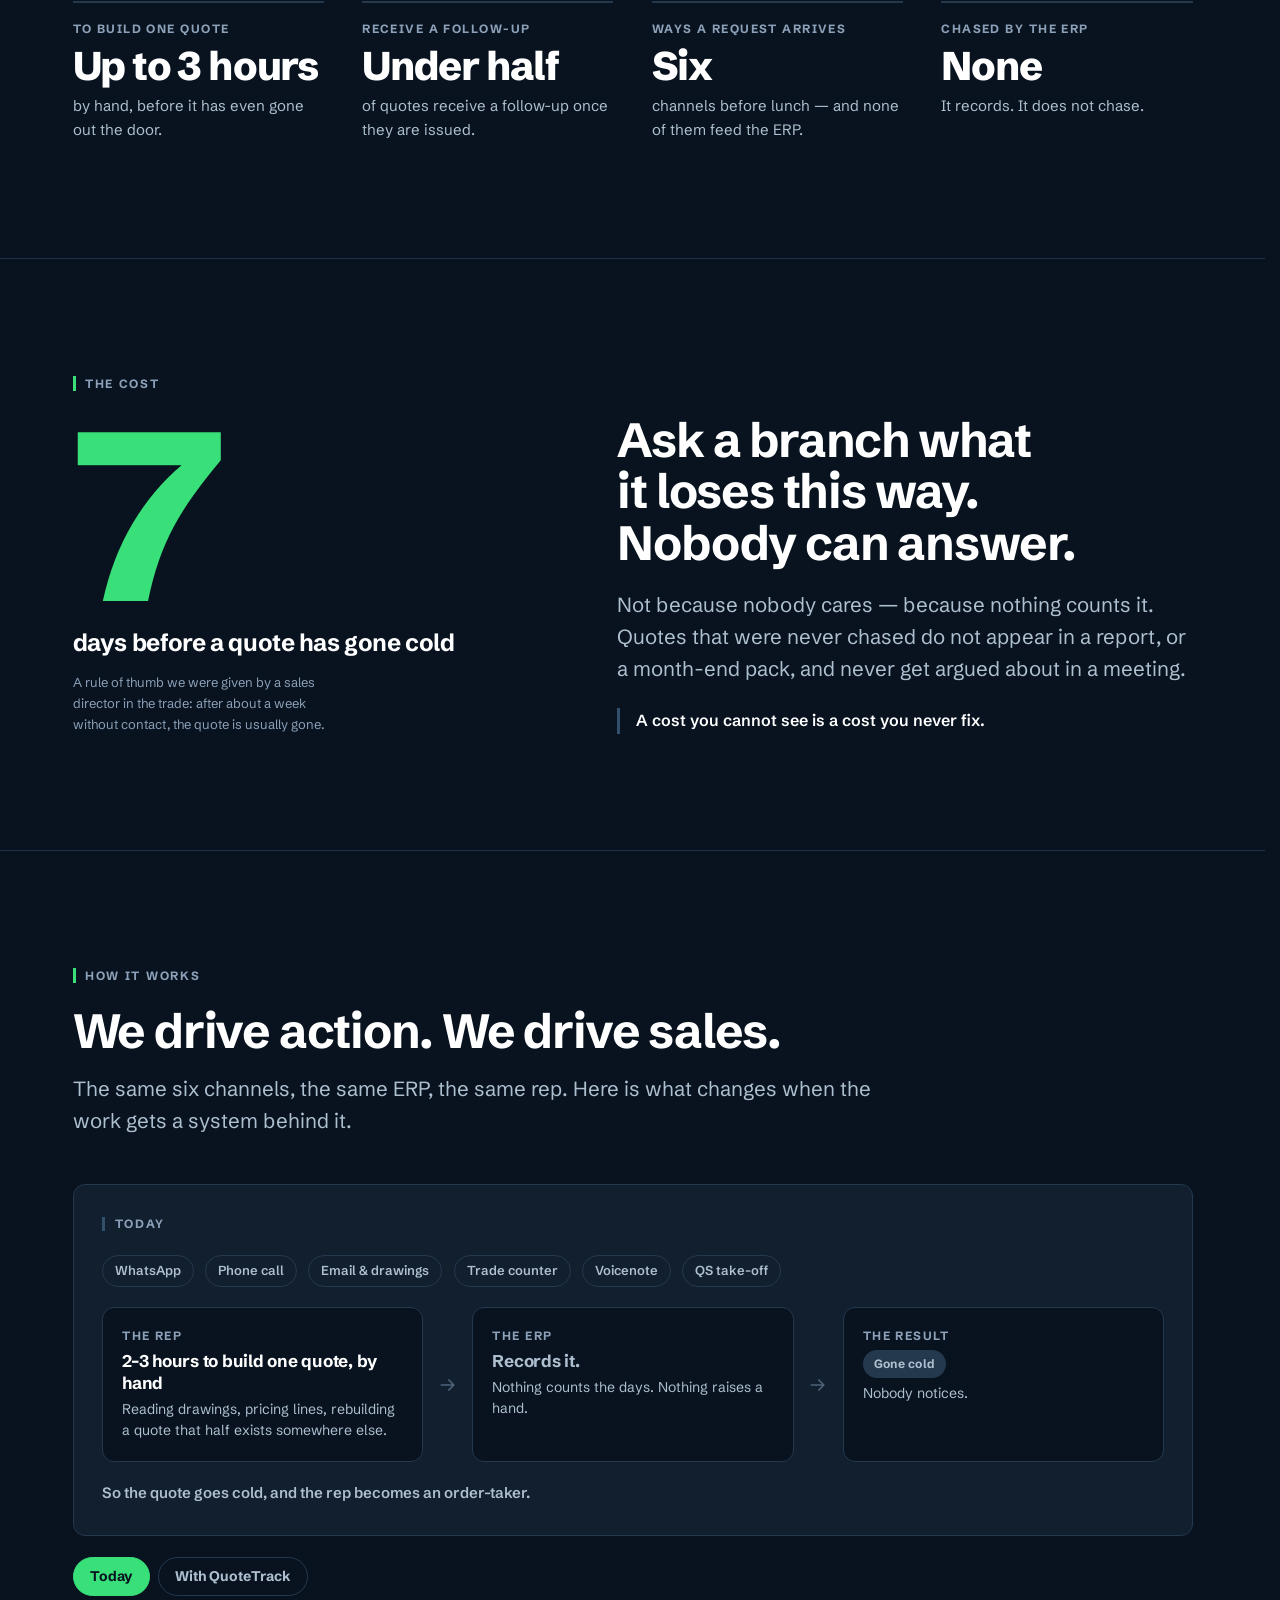
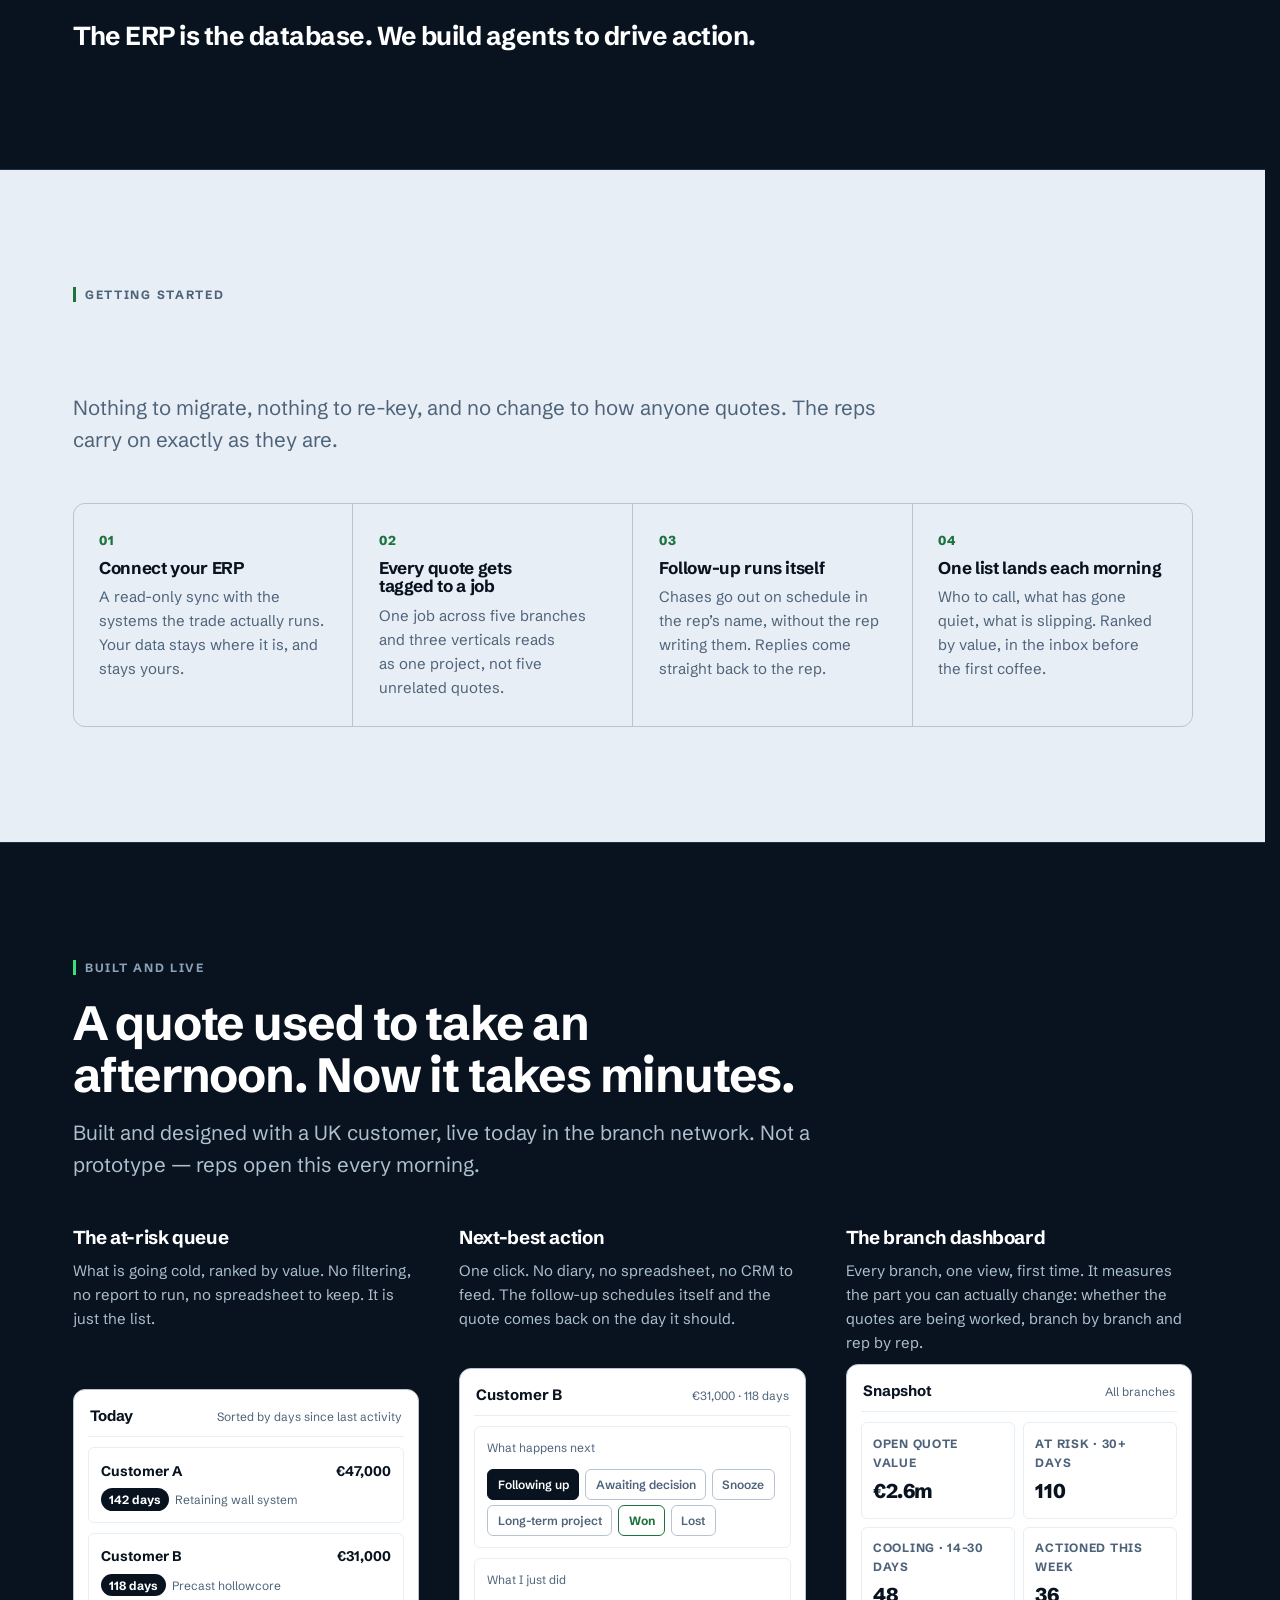
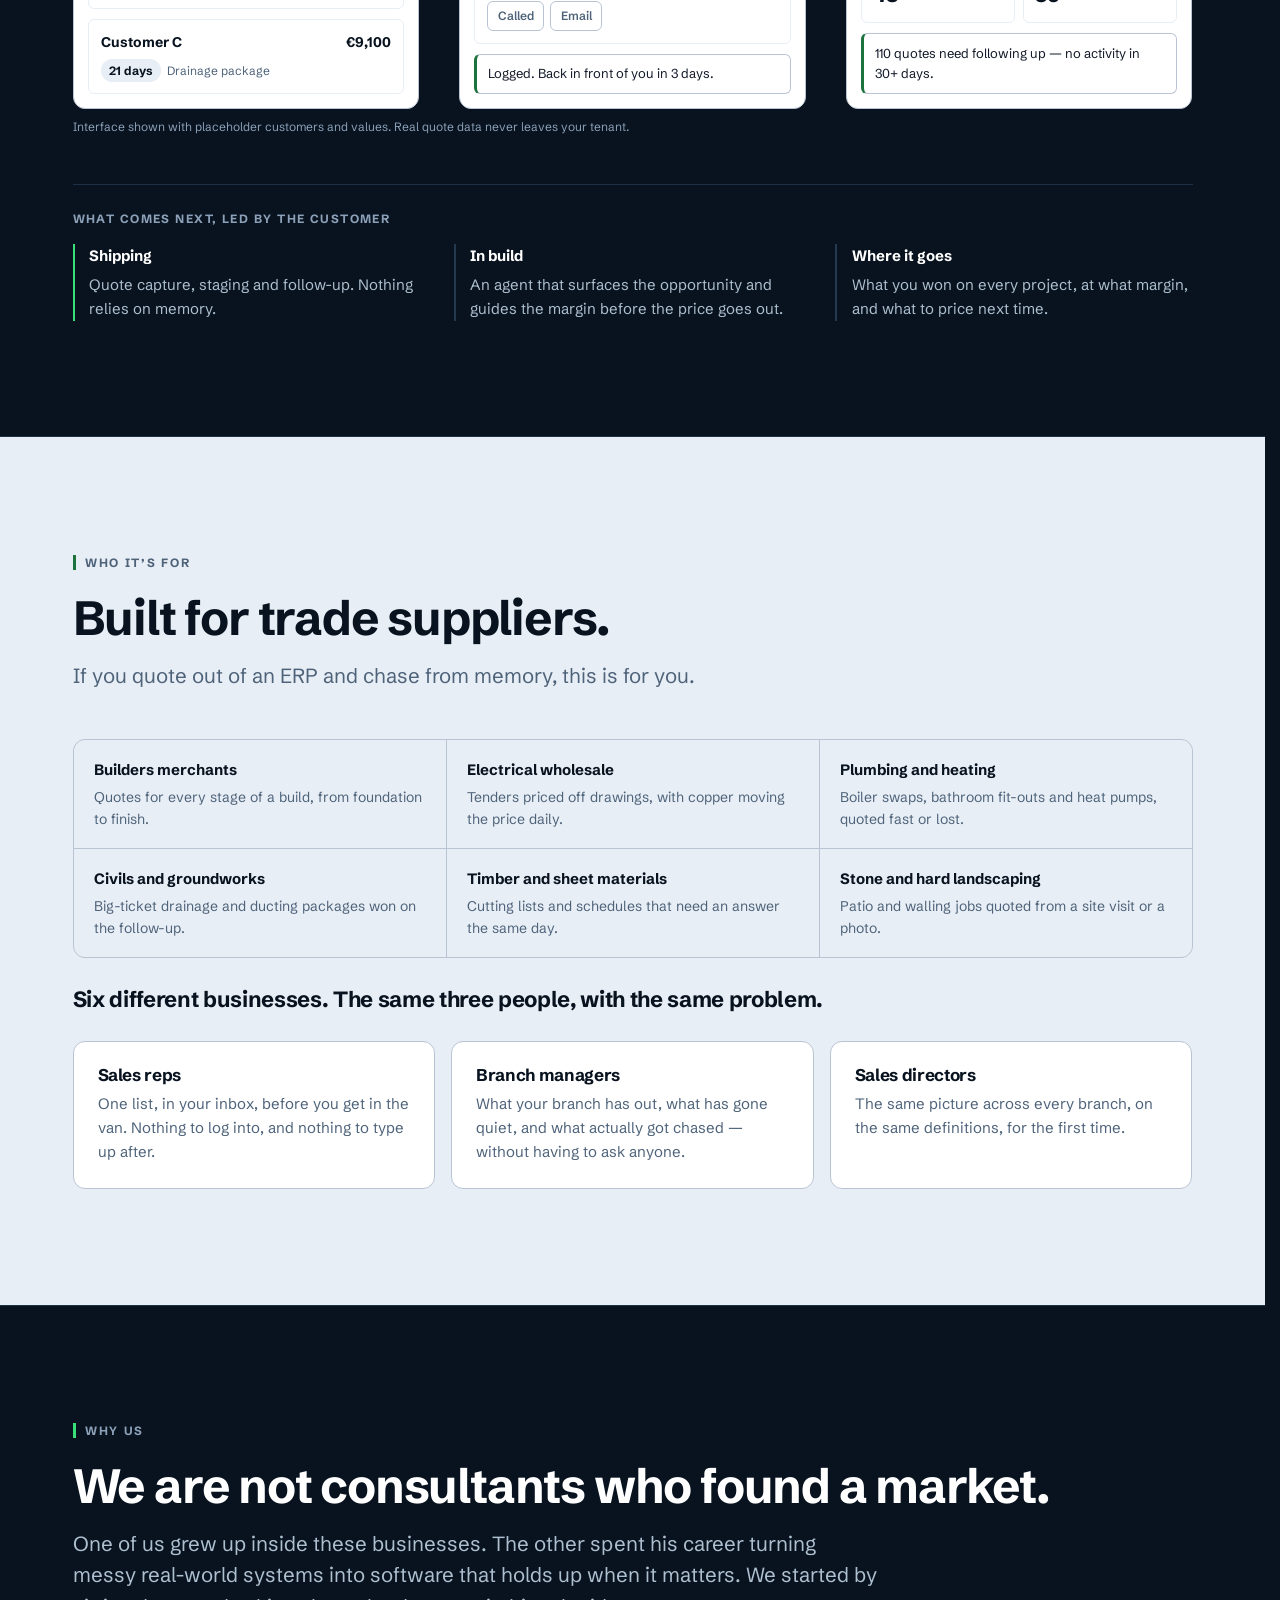
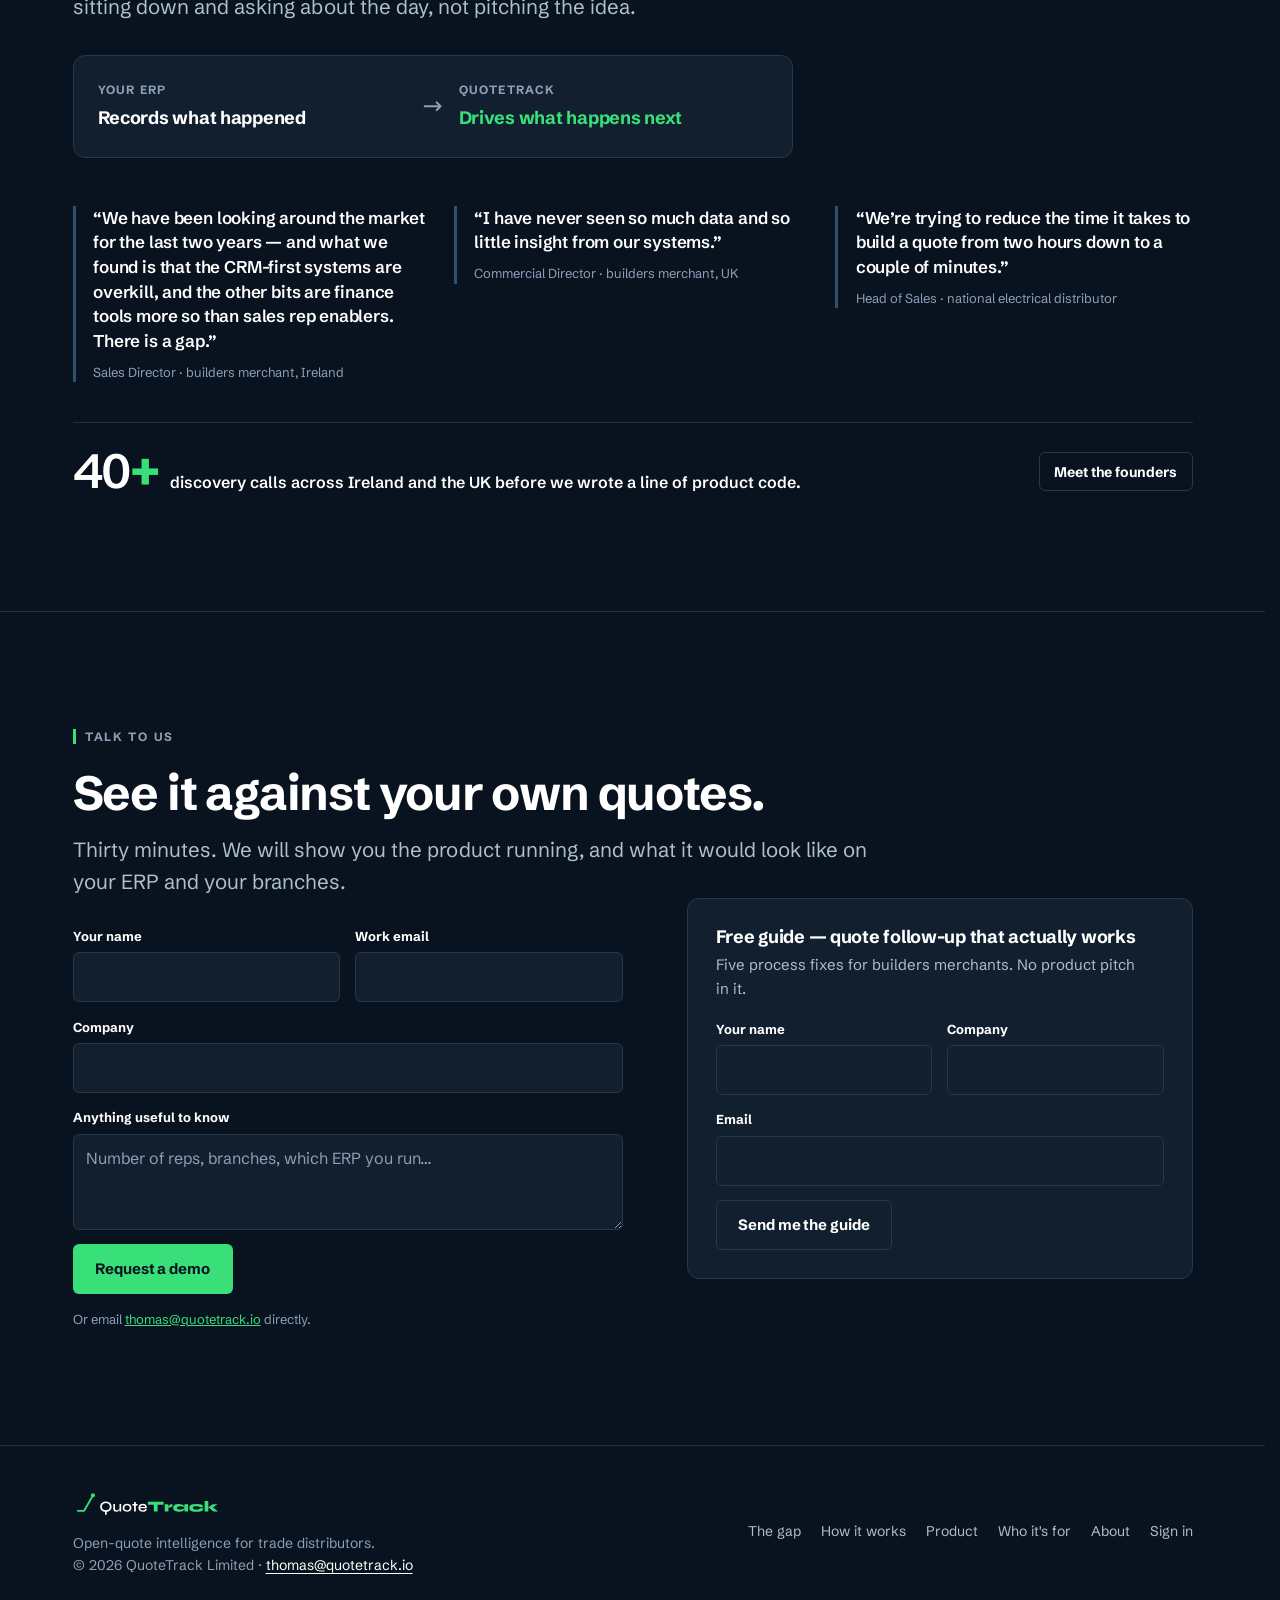
==== commit 7cba2e81: "Remove pitch-deck language and sharpen the hero copy Drop "paying design partner" / "paid technical " ====
--- a/index.html
+++ b/index.html
@@ -4,14 +4,14 @@
 <meta charset="utf-8">
 <meta name="viewport" content="width=device-width, initial-scale=1">
 <title>QuoteTrack — the action layer for trade distribution</title>
-<meta name="description" content="Trade distributors issue hundreds of quotes a week and chase almost none of them. QuoteTrack sits on top of your ERP and turns every open quote into a ranked daily action for the rep. Live in production with a paying design partner.">
+<meta name="description" content="Trade distributors issue hundreds of quotes a week and chase almost none of them. QuoteTrack sits on top of your ERP and turns every open quote into a ranked daily action for the rep. Live in production today.">
 <meta name="theme-color" content="#08131f">
 <link rel="icon" href="assets/icon.svg" type="image/svg+xml">
 <link rel="canonical" href="https://www.quotetrack.io/">
 
 <meta property="og:type" content="website">
 <meta property="og:title" content="QuoteTrack — the action layer for trade distribution">
-<meta property="og:description" content="Putting sales reps back in the driving seat. Built for the trade, by people from the trade.">
+<meta property="og:description" content="Turning trade quotes into revenue. No quote left on the trade counter.">
 <meta property="og:url" content="https://www.quotetrack.io/">
 <meta property="og:image" content="https://www.quotetrack.io/assets/logo-dark-2x.png">
 <meta name="twitter:card" content="summary_large_image">
@@ -57,15 +57,15 @@
      ====================================================================== -->
 <section class="hero">
   <div class="container hero__inner">
-    <p class="hero__flag"><span class="dot" aria-hidden="true"></span>Live in production. Paying design partner.</p>
+    <p class="hero__flag"><span class="dot" aria-hidden="true"></span>Live in production.</p>
 
     <div class="hero__grid">
       <div class="hero__col-a">
-        <h1 class="display kinetic"><span class="kw"><span>Putting</span></span> <span class="kw"><span>sales</span></span> <span class="kw"><span>reps</span></span> <span class="kw"><span>back</span></span> <span class="kw"><span>in</span></span> <span class="kw"><span>the</span></span> <span class="kw"><span>driving</span></span> <span class="kw"><span>seat.</span></span></h1>
-
-        <p class="hero__sub">Built for the trade, by people from the trade.</p>
-
-        <p class="lead hero__anchor">Builders merchants, electrical, plumbing, civils and stone. QuoteTrack sits on top of the ERP you already run, gets the quote out in minutes instead of an afternoon, and chases every one of them until there is an answer.</p>
+        <h1 class="display kinetic"><span class="kw"><span>Turning</span></span> <span class="kw"><span>trade</span></span> <span class="kw"><span>quotes</span></span> <span class="kw"><span>into</span></span> <span class="kw"><span>revenue.</span></span></h1>
+
+        <p class="hero__sub">No quote left on the trade counter.</p>
+
+        <p class="lead hero__anchor">The same problem sits behind every counter, from builders merchants to electrical, plumbing, civils and stone: quotes go out and nobody chases them. QuoteTrack sits on top of the ERP you already run, gets the quote out in minutes instead of an afternoon, and chases every one until there is an answer.</p>
 
         <div class="actions">
           <a class="btn btn--primary" href="#demo">Request a demo</a>
@@ -105,10 +105,6 @@
         <dd>Live in production, daily</dd>
       </div>
       <div class="hero__fact">
-        <dt>Design partner</dt>
-        <dd>Paid technical pilot, shipped</dd>
-      </div>
-      <div class="hero__fact">
         <dt>Where</dt>
         <dd>Ireland &amp; the UK</dd>
       </div>
@@ -141,8 +137,8 @@
         <dd><span class="stat__n">Up to 3 hours</span><span class="stat__p">by hand, before it has even gone out the door.</span></dd>
       </div>
       <div class="stat">
-        <dt>Get a second contact</dt>
-        <dd><span class="stat__n">Under half</span><span class="stat__p">of quotes, once they are issued.</span></dd>
+        <dt>Receive a follow-up</dt>
+        <dd><span class="stat__n">Under half</span><span class="stat__p">of quotes receive a follow-up once they are issued.</span></dd>
       </div>
       <div class="stat">
         <dt>Ways a request arrives</dt>
@@ -237,10 +233,11 @@
               <span class="duel__node-sub">Still the system of record. No migration, no second database.</span>
             </div>
             <svg class="duel__arrow" viewBox="0 0 24 24" aria-hidden="true"><path d="M4 12h15M13 6l6 6-6 6" fill="none" stroke="currentColor" stroke-width="2" stroke-linecap="round" stroke-linejoin="round"/></svg>
-            <div class="duel__node duel__node--out">
-              <span class="duel__node-k">The result</span>
+            <div class="duel__node duel__node--engine duel__node--out">
+              <span class="duel__node-k">QuoteTrack</span>
+              <strong>Drives the follow-up.</strong>
               <span class="pill pill--won">Won</span>
-              <span class="duel__node-sub">The sale lands.</span>
+              <span class="duel__node-sub">Chases every open quote until there is an answer, and the sale lands.</span>
             </div>
           </div>
           <figcaption class="duel__caption">Chase and convert. Then the job is won.</figcaption>
@@ -299,7 +296,7 @@
   <div class="container">
     <p class="label">Built and live</p>
     <h2 class="h2 reveal">A quote used to take an afternoon. Now it takes minutes.</h2>
-    <p class="lead reveal reveal-2" style="margin-top:1rem">Built with South Coast Building Supplies on a paid technical pilot, and running in branches since. Not a prototype &mdash; reps open this every morning.</p>
+    <p class="lead reveal reveal-2" style="margin-top:1rem">Built and designed with a UK customer, live today in the branch network. Not a prototype &mdash; reps open this every morning.</p>
 
     <div class="product-grid">
 
@@ -398,12 +395,12 @@
     <p class="lead reveal reveal-2" style="margin-top:1rem">If you quote out of an ERP and chase from memory, this is for you.</p>
 
     <ul class="verticals reveal reveal-2">
-      <li><b>Builders merchants</b><span>Timber, blocks, bagged goods and the trade counter.</span></li>
-      <li><b>Electrical wholesale</b><span>Cable, containment, lighting and switchgear.</span></li>
-      <li><b>Plumbing and heating</b><span>Boilers, pipe, bathrooms and renewables.</span></li>
-      <li><b>Civils and groundworks</b><span>Drainage, ducting and the heavy side.</span></li>
-      <li><b>Timber and sheet materials</b><span>Sawn, engineered, sheet and mouldings.</span></li>
-      <li><b>Stone and hard landscaping</b><span>Paving, walling, natural and manufactured.</span></li>
+      <li><b>Builders merchants</b><span>Quotes for every stage of a build, from foundation to finish.</span></li>
+      <li><b>Electrical wholesale</b><span>Tenders priced off drawings, with copper moving the price daily.</span></li>
+      <li><b>Plumbing and heating</b><span>Boiler swaps, bathroom fit-outs and heat pumps, quoted fast or lost.</span></li>
+      <li><b>Civils and groundworks</b><span>Big-ticket drainage and ducting packages won on the follow-up.</span></li>
+      <li><b>Timber and sheet materials</b><span>Cutting lists and schedules that need an answer the same day.</span></li>
+      <li><b>Stone and hard landscaping</b><span>Patio and walling jobs quoted from a site visit or a photo.</span></li>
     </ul>
 
     <p class="verticals__turn reveal">Six different businesses. The same three people, with the same problem.</p>
--- a/assets/site.css
+++ b/assets/site.css
@@ -145,6 +145,7 @@
    grounds, and no third ring colour is introduced. */
 .btn--primary,
 .skip-link,
+.duel__tab[aria-pressed="true"],
 .section--light .btn--primary { --focus-ring: var(--signal-deep); }
 
 .skip-link {
@@ -463,7 +464,7 @@
 .hero__fact dd {
   margin-top: 0.35rem; font-size: 1.0625rem; font-weight: 600; color: var(--white);
 }
-@media (min-width: 700px) { .hero__facts { grid-template-columns: repeat(3, 1fr); } }
+@media (min-width: 700px) { .hero__facts { grid-template-columns: repeat(2, 1fr); } }
 
 /* ---------- Partner logos ---------- */
 .partners { padding-block: clamp(2rem, 4vw, 3rem); }
@@ -940,7 +941,9 @@
 }
 .rd-text { font-size: 1.125rem; font-weight: 700; color: var(--white); letter-spacing: -0.015em; }
 .rd-item--us .rd-text { color: var(--signal); }
-.rd-arrow { align-self: center; color: var(--steel); font-size: 1.5rem; line-height: 1; }
+/* --steel measured 1.98:1 on the panel — below the 3:1 non-text floor even
+   for a decorative glyph. --blue-grey is 6.21:1 on the same ground. */
+.rd-arrow { align-self: center; color: var(--blue-grey); font-size: 1.5rem; line-height: 1; }
 @media (max-width: 640px) {
   .records-drives { flex-direction: column; }
   .rd-arrow { transform: rotate(90deg); align-self: flex-start; }
@@ -1086,7 +1089,16 @@
    Only under html.js — with JS off or motion reduced the words simply sit. */
 .kinetic .kw { display: inline-block; }
 .kinetic .kw > span { display: inline-block; }
-html.js .kinetic .kw { overflow: hidden; padding-bottom: 0.06em; vertical-align: bottom; }
+/* The clip box is the line box, which is shorter than the glyph box, so a
+   descender ("Putting", "driving") clips. Pad the box below the baseline and
+   pull the same amount back off the bottom margin so the line rhythm is
+   unchanged — measured at 80px: 0.06em was not enough, 0.2em is. */
+html.js .kinetic .kw {
+  overflow: hidden;
+  padding-bottom: 0.2em;
+  margin-bottom: -0.2em;
+  vertical-align: bottom;
+}
 html.js .kinetic .kw > span {
   transform: translateY(105%);
   animation: kw-rise 620ms var(--ease) forwards;
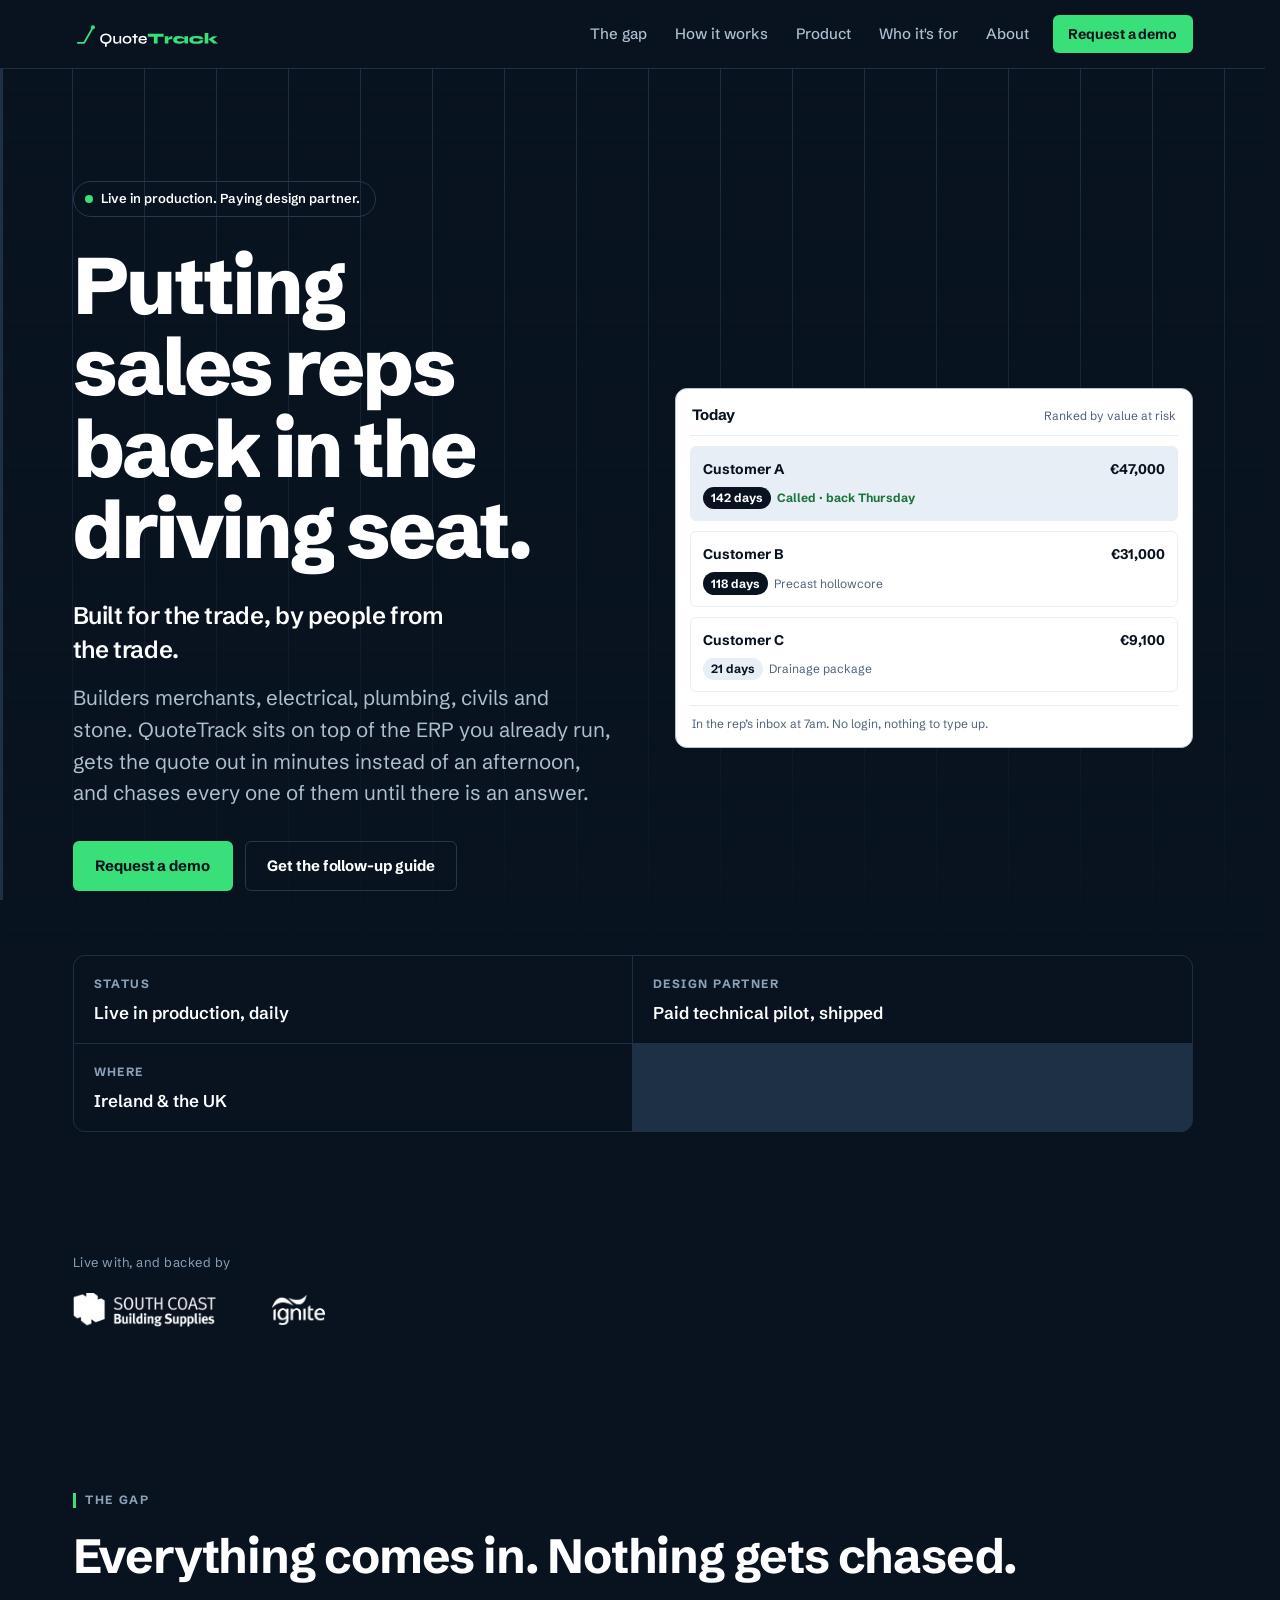
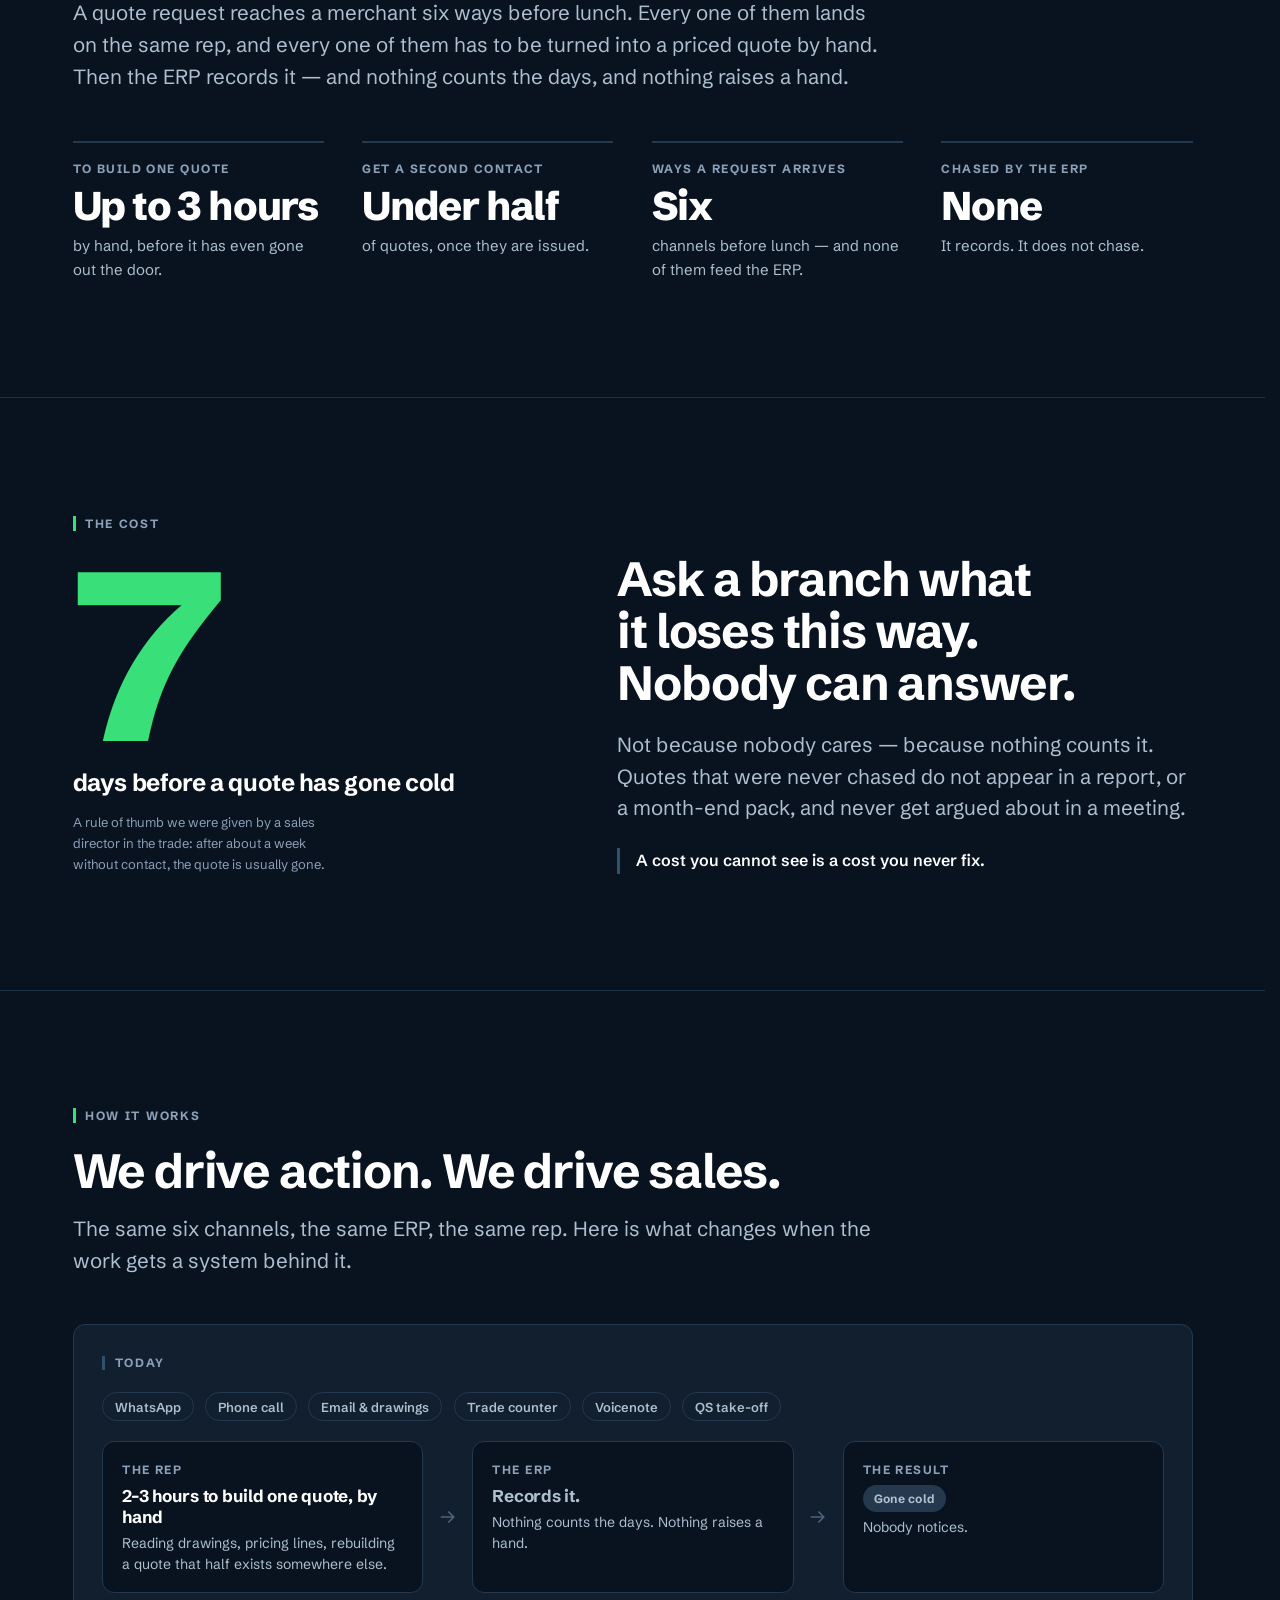
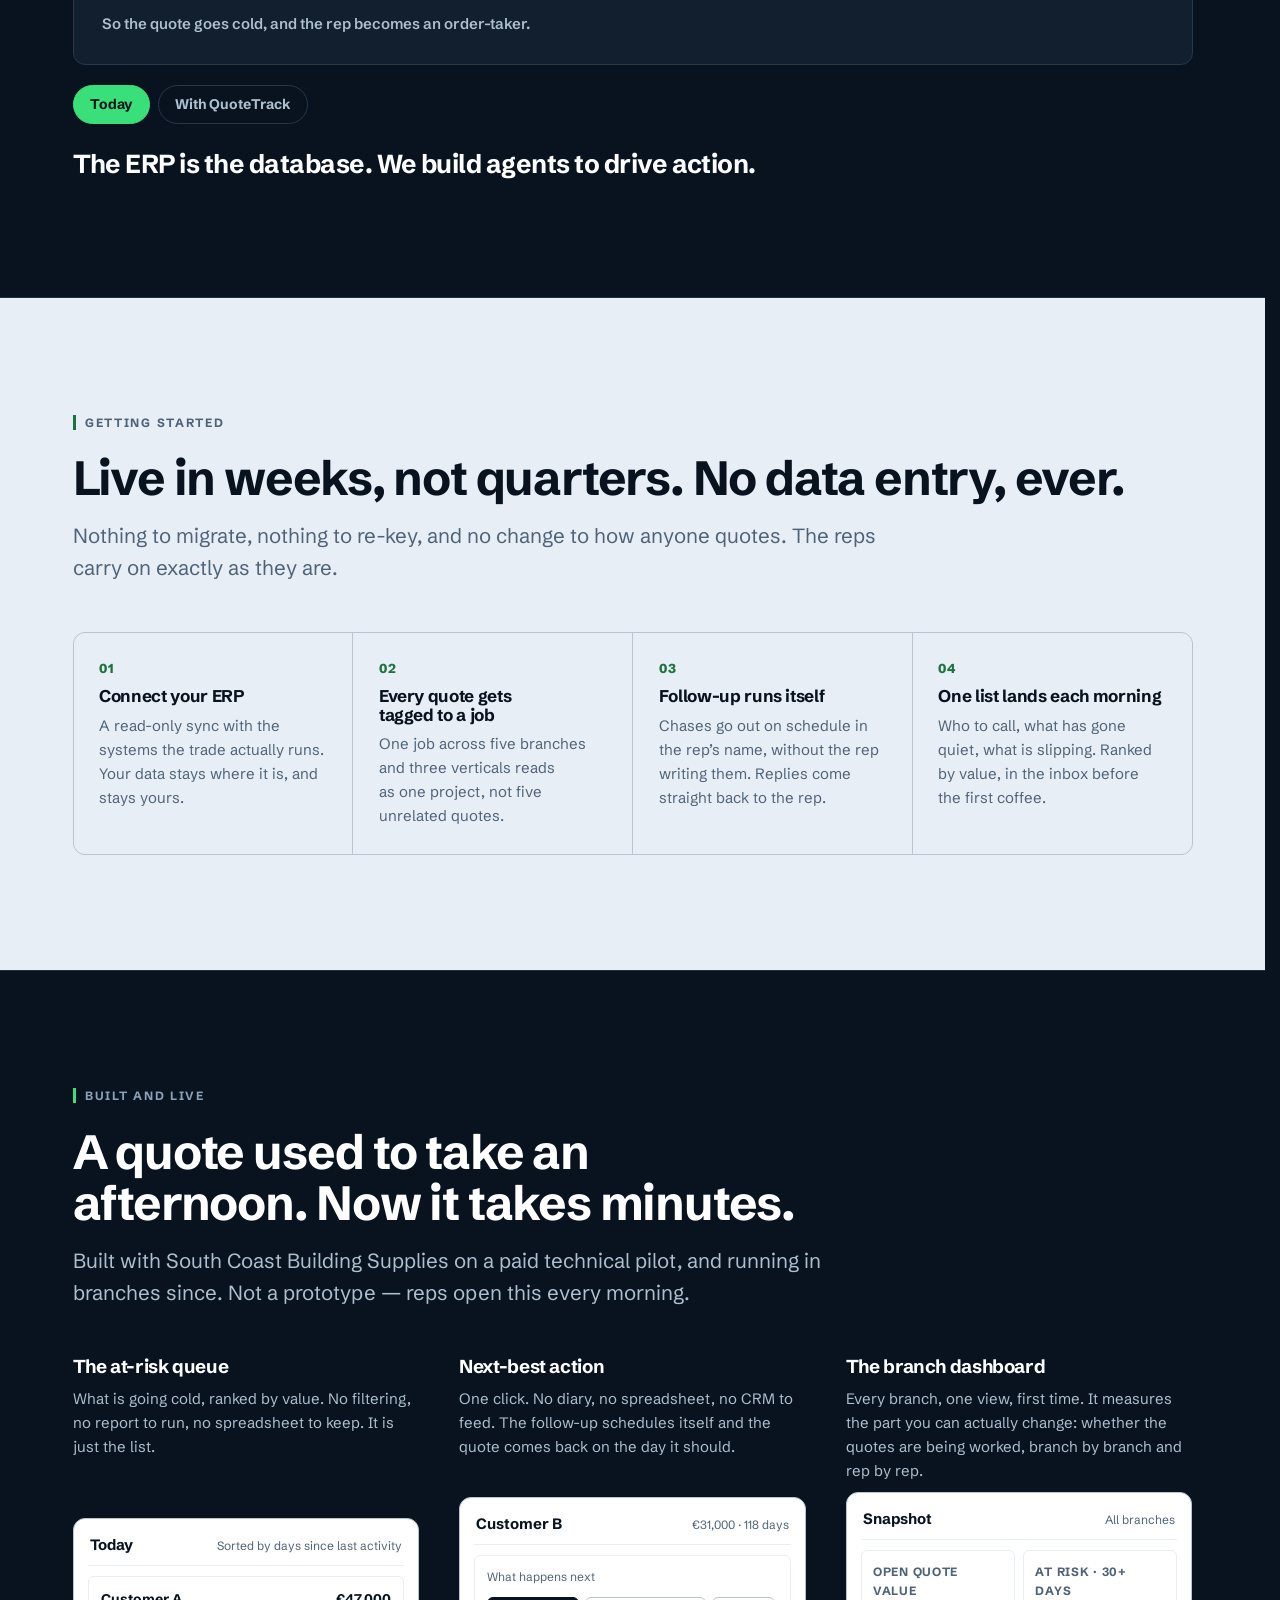
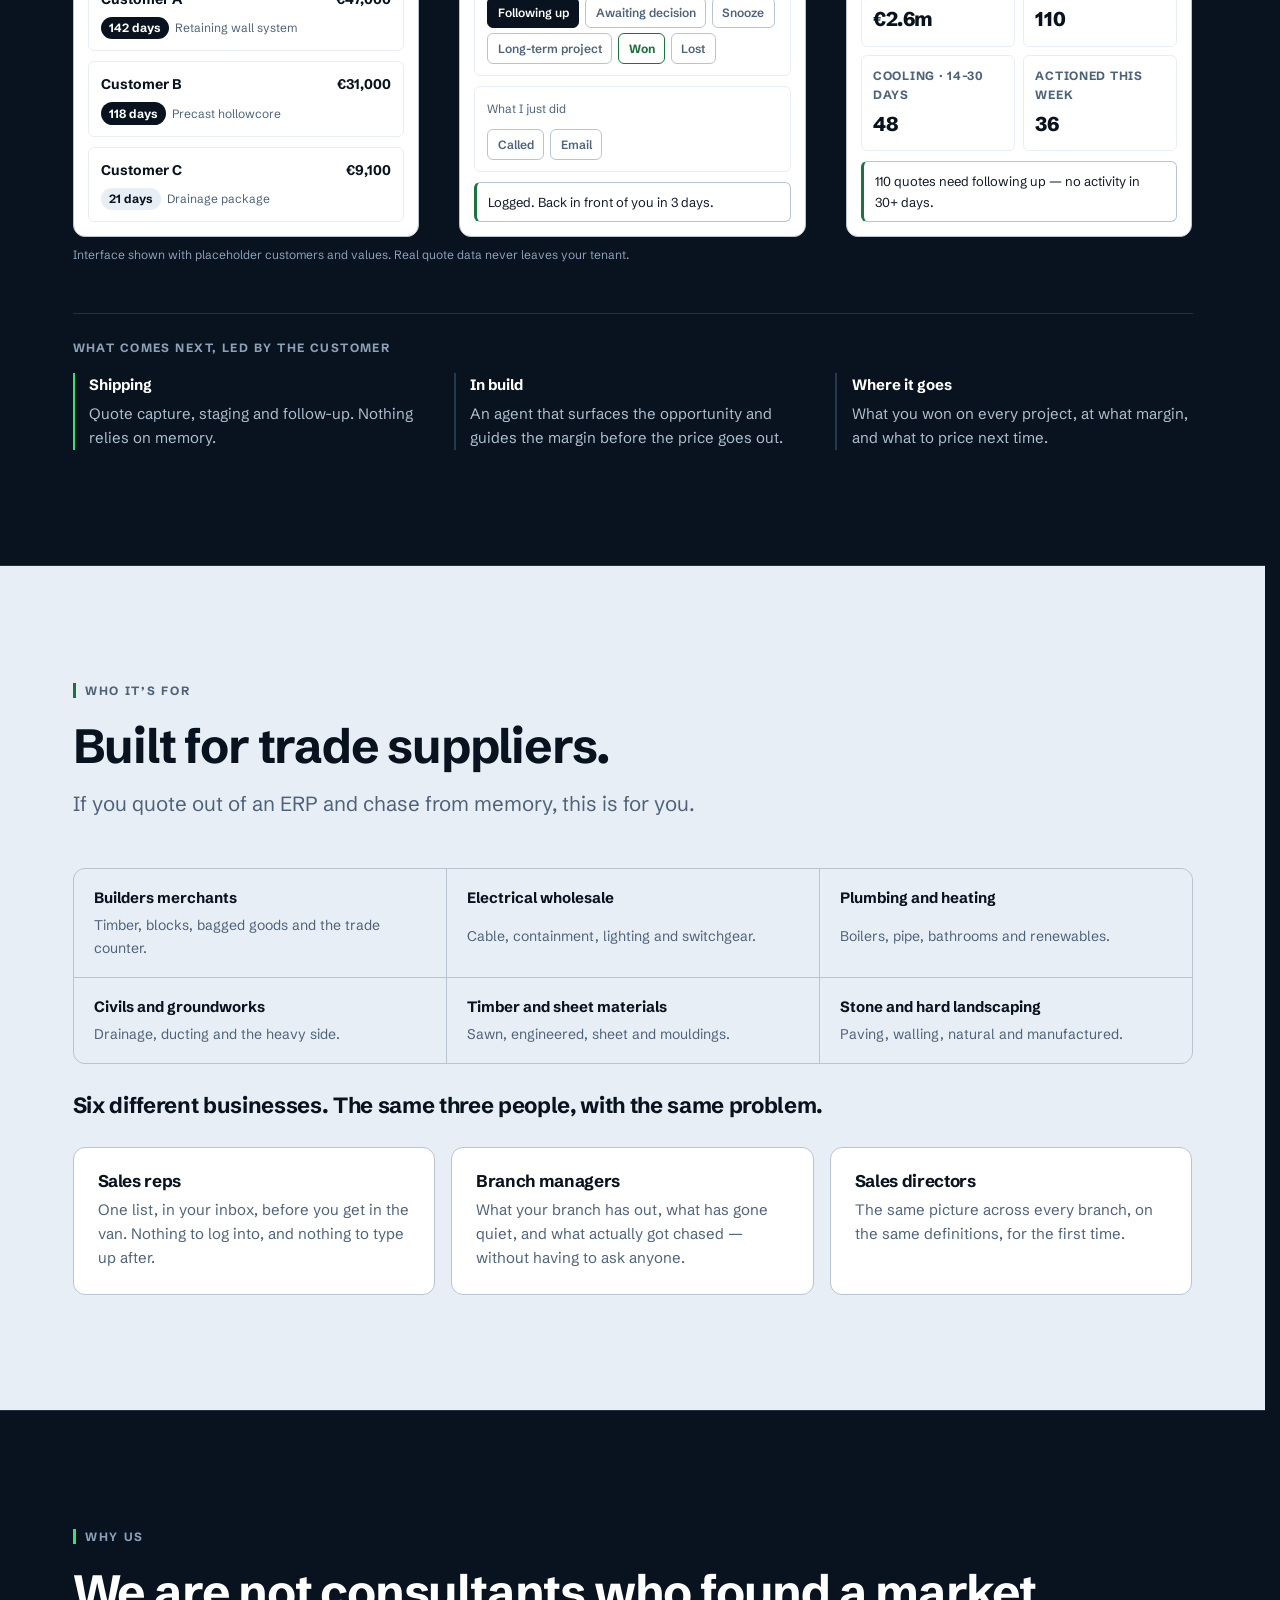
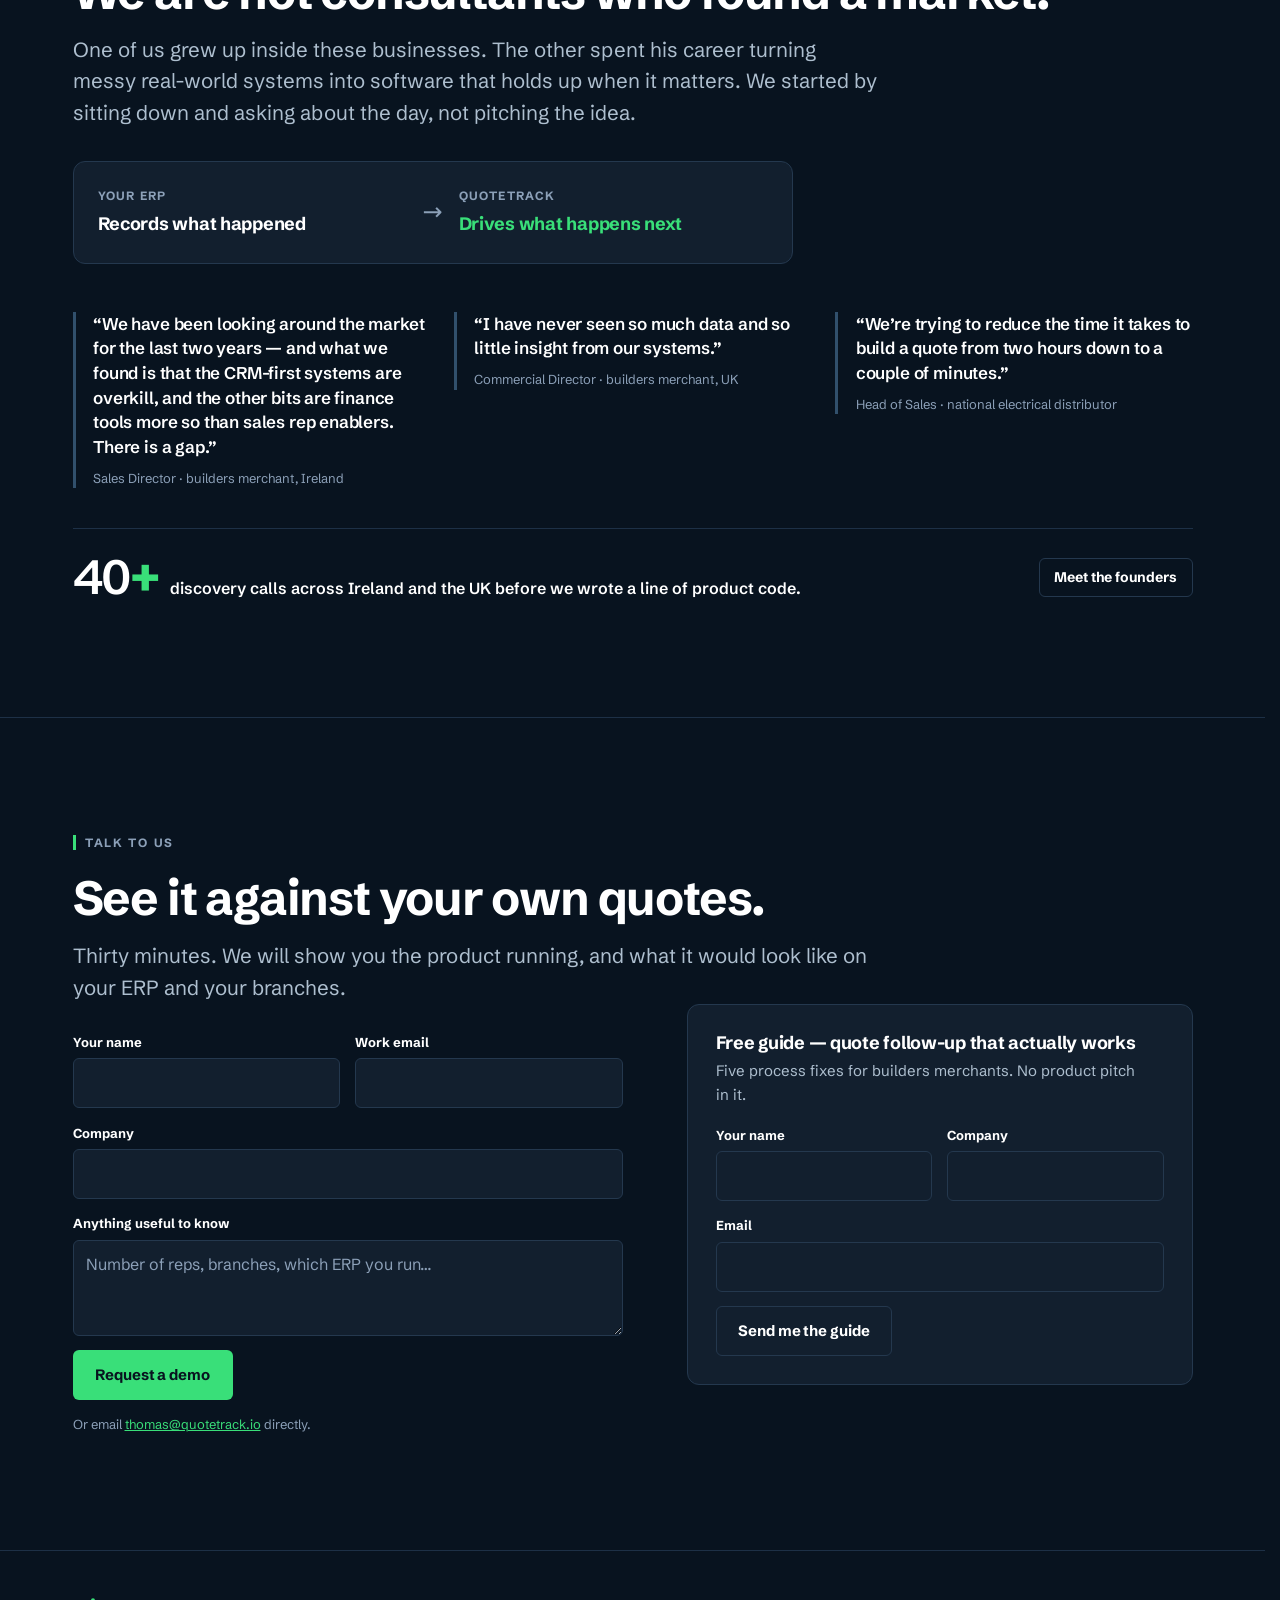
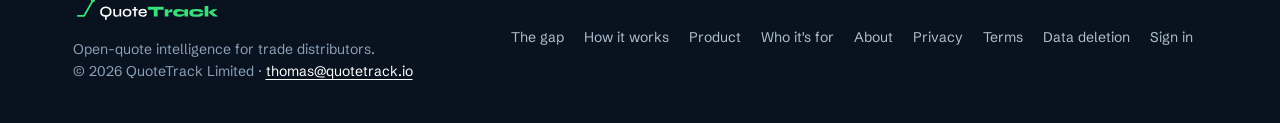
==== commit 6784557a: "Add draft legal pages: privacy, terms, data deletion Working drafts (robots noindex) with placeholde" ====
--- a/index.html
+++ b/index.html
@@ -4,14 +4,14 @@
 <meta charset="utf-8">
 <meta name="viewport" content="width=device-width, initial-scale=1">
 <title>QuoteTrack — the action layer for trade distribution</title>
-<meta name="description" content="Trade distributors issue hundreds of quotes a week and chase almost none of them. QuoteTrack sits on top of your ERP and turns every open quote into a ranked daily action for the rep. Live in production today.">
+<meta name="description" content="Trade distributors issue hundreds of quotes a week and chase almost none of them. QuoteTrack sits on top of your ERP and turns every open quote into a ranked daily action for the rep. Live in production with a paying design partner.">
 <meta name="theme-color" content="#08131f">
 <link rel="icon" href="assets/icon.svg" type="image/svg+xml">
 <link rel="canonical" href="https://www.quotetrack.io/">
 
 <meta property="og:type" content="website">
 <meta property="og:title" content="QuoteTrack — the action layer for trade distribution">
-<meta property="og:description" content="Turning trade quotes into revenue. No quote left on the trade counter.">
+<meta property="og:description" content="Putting sales reps back in the driving seat. Built for the trade, by people from the trade.">
 <meta property="og:url" content="https://www.quotetrack.io/">
 <meta property="og:image" content="https://www.quotetrack.io/assets/logo-dark-2x.png">
 <meta name="twitter:card" content="summary_large_image">
@@ -57,15 +57,15 @@
      ====================================================================== -->
 <section class="hero">
   <div class="container hero__inner">
-    <p class="hero__flag"><span class="dot" aria-hidden="true"></span>Live in production.</p>
+    <p class="hero__flag"><span class="dot" aria-hidden="true"></span>Live in production. Paying design partner.</p>
 
     <div class="hero__grid">
       <div class="hero__col-a">
-        <h1 class="display kinetic"><span class="kw"><span>Turning</span></span> <span class="kw"><span>trade</span></span> <span class="kw"><span>quotes</span></span> <span class="kw"><span>into</span></span> <span class="kw"><span>revenue.</span></span></h1>
-
-        <p class="hero__sub">No quote left on the trade counter.</p>
-
-        <p class="lead hero__anchor">The same problem sits behind every counter, from builders merchants to electrical, plumbing, civils and stone: quotes go out and nobody chases them. QuoteTrack sits on top of the ERP you already run, gets the quote out in minutes instead of an afternoon, and chases every one until there is an answer.</p>
+        <h1 class="display kinetic"><span class="kw"><span>Putting</span></span> <span class="kw"><span>sales</span></span> <span class="kw"><span>reps</span></span> <span class="kw"><span>back</span></span> <span class="kw"><span>in</span></span> <span class="kw"><span>the</span></span> <span class="kw"><span>driving</span></span> <span class="kw"><span>seat.</span></span></h1>
+
+        <p class="hero__sub">Built for the trade, by people from the trade.</p>
+
+        <p class="lead hero__anchor">Builders merchants, electrical, plumbing, civils and stone. QuoteTrack sits on top of the ERP you already run, gets the quote out in minutes instead of an afternoon, and chases every one of them until there is an answer.</p>
 
         <div class="actions">
           <a class="btn btn--primary" href="#demo">Request a demo</a>
@@ -105,6 +105,10 @@
         <dd>Live in production, daily</dd>
       </div>
       <div class="hero__fact">
+        <dt>Design partner</dt>
+        <dd>Paid technical pilot, shipped</dd>
+      </div>
+      <div class="hero__fact">
         <dt>Where</dt>
         <dd>Ireland &amp; the UK</dd>
       </div>
@@ -137,8 +141,8 @@
         <dd><span class="stat__n">Up to 3 hours</span><span class="stat__p">by hand, before it has even gone out the door.</span></dd>
       </div>
       <div class="stat">
-        <dt>Receive a follow-up</dt>
-        <dd><span class="stat__n">Under half</span><span class="stat__p">of quotes receive a follow-up once they are issued.</span></dd>
+        <dt>Get a second contact</dt>
+        <dd><span class="stat__n">Under half</span><span class="stat__p">of quotes, once they are issued.</span></dd>
       </div>
       <div class="stat">
         <dt>Ways a request arrives</dt>
@@ -233,11 +237,10 @@
               <span class="duel__node-sub">Still the system of record. No migration, no second database.</span>
             </div>
             <svg class="duel__arrow" viewBox="0 0 24 24" aria-hidden="true"><path d="M4 12h15M13 6l6 6-6 6" fill="none" stroke="currentColor" stroke-width="2" stroke-linecap="round" stroke-linejoin="round"/></svg>
-            <div class="duel__node duel__node--engine duel__node--out">
-              <span class="duel__node-k">QuoteTrack</span>
-              <strong>Drives the follow-up.</strong>
+            <div class="duel__node duel__node--out">
+              <span class="duel__node-k">The result</span>
               <span class="pill pill--won">Won</span>
-              <span class="duel__node-sub">Chases every open quote until there is an answer, and the sale lands.</span>
+              <span class="duel__node-sub">The sale lands.</span>
             </div>
           </div>
           <figcaption class="duel__caption">Chase and convert. Then the job is won.</figcaption>
@@ -296,7 +299,7 @@
   <div class="container">
     <p class="label">Built and live</p>
     <h2 class="h2 reveal">A quote used to take an afternoon. Now it takes minutes.</h2>
-    <p class="lead reveal reveal-2" style="margin-top:1rem">Built and designed with a UK customer, live today in the branch network. Not a prototype &mdash; reps open this every morning.</p>
+    <p class="lead reveal reveal-2" style="margin-top:1rem">Built with South Coast Building Supplies on a paid technical pilot, and running in branches since. Not a prototype &mdash; reps open this every morning.</p>
 
     <div class="product-grid">
 
@@ -395,12 +398,12 @@
     <p class="lead reveal reveal-2" style="margin-top:1rem">If you quote out of an ERP and chase from memory, this is for you.</p>
 
     <ul class="verticals reveal reveal-2">
-      <li><b>Builders merchants</b><span>Quotes for every stage of a build, from foundation to finish.</span></li>
-      <li><b>Electrical wholesale</b><span>Tenders priced off drawings, with copper moving the price daily.</span></li>
-      <li><b>Plumbing and heating</b><span>Boiler swaps, bathroom fit-outs and heat pumps, quoted fast or lost.</span></li>
-      <li><b>Civils and groundworks</b><span>Big-ticket drainage and ducting packages won on the follow-up.</span></li>
-      <li><b>Timber and sheet materials</b><span>Cutting lists and schedules that need an answer the same day.</span></li>
-      <li><b>Stone and hard landscaping</b><span>Patio and walling jobs quoted from a site visit or a photo.</span></li>
+      <li><b>Builders merchants</b><span>Timber, blocks, bagged goods and the trade counter.</span></li>
+      <li><b>Electrical wholesale</b><span>Cable, containment, lighting and switchgear.</span></li>
+      <li><b>Plumbing and heating</b><span>Boilers, pipe, bathrooms and renewables.</span></li>
+      <li><b>Civils and groundworks</b><span>Drainage, ducting and the heavy side.</span></li>
+      <li><b>Timber and sheet materials</b><span>Sawn, engineered, sheet and mouldings.</span></li>
+      <li><b>Stone and hard landscaping</b><span>Paving, walling, natural and manufactured.</span></li>
     </ul>
 
     <p class="verticals__turn reveal">Six different businesses. The same three people, with the same problem.</p>
@@ -553,6 +556,9 @@
       <a href="#product">Product</a>
       <a href="#who">Who it's for</a>
       <a href="about.html">About</a>
+      <a href="privacy.html">Privacy</a>
+      <a href="terms.html">Terms</a>
+      <a href="data-deletion.html">Data deletion</a>
       <a href="https://app.quotetrack.io">Sign in</a>
     </nav>
   </div>
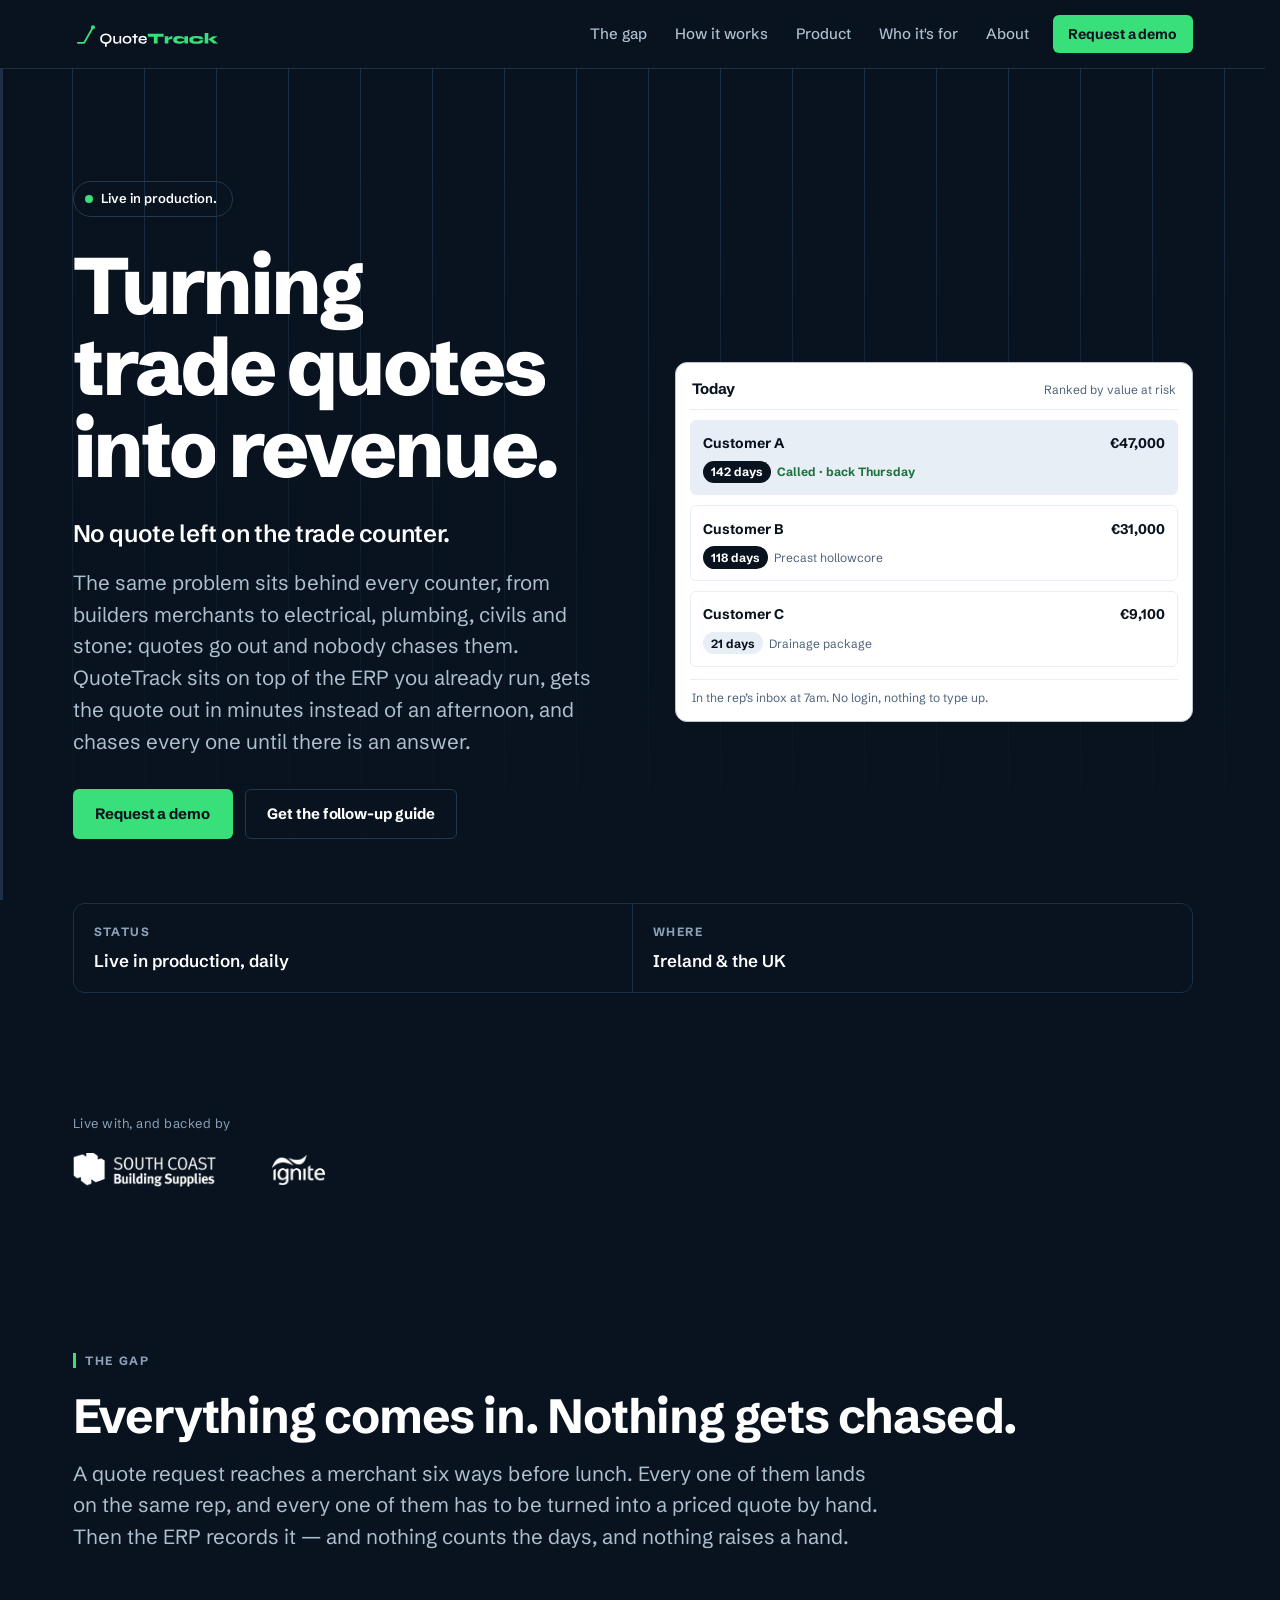
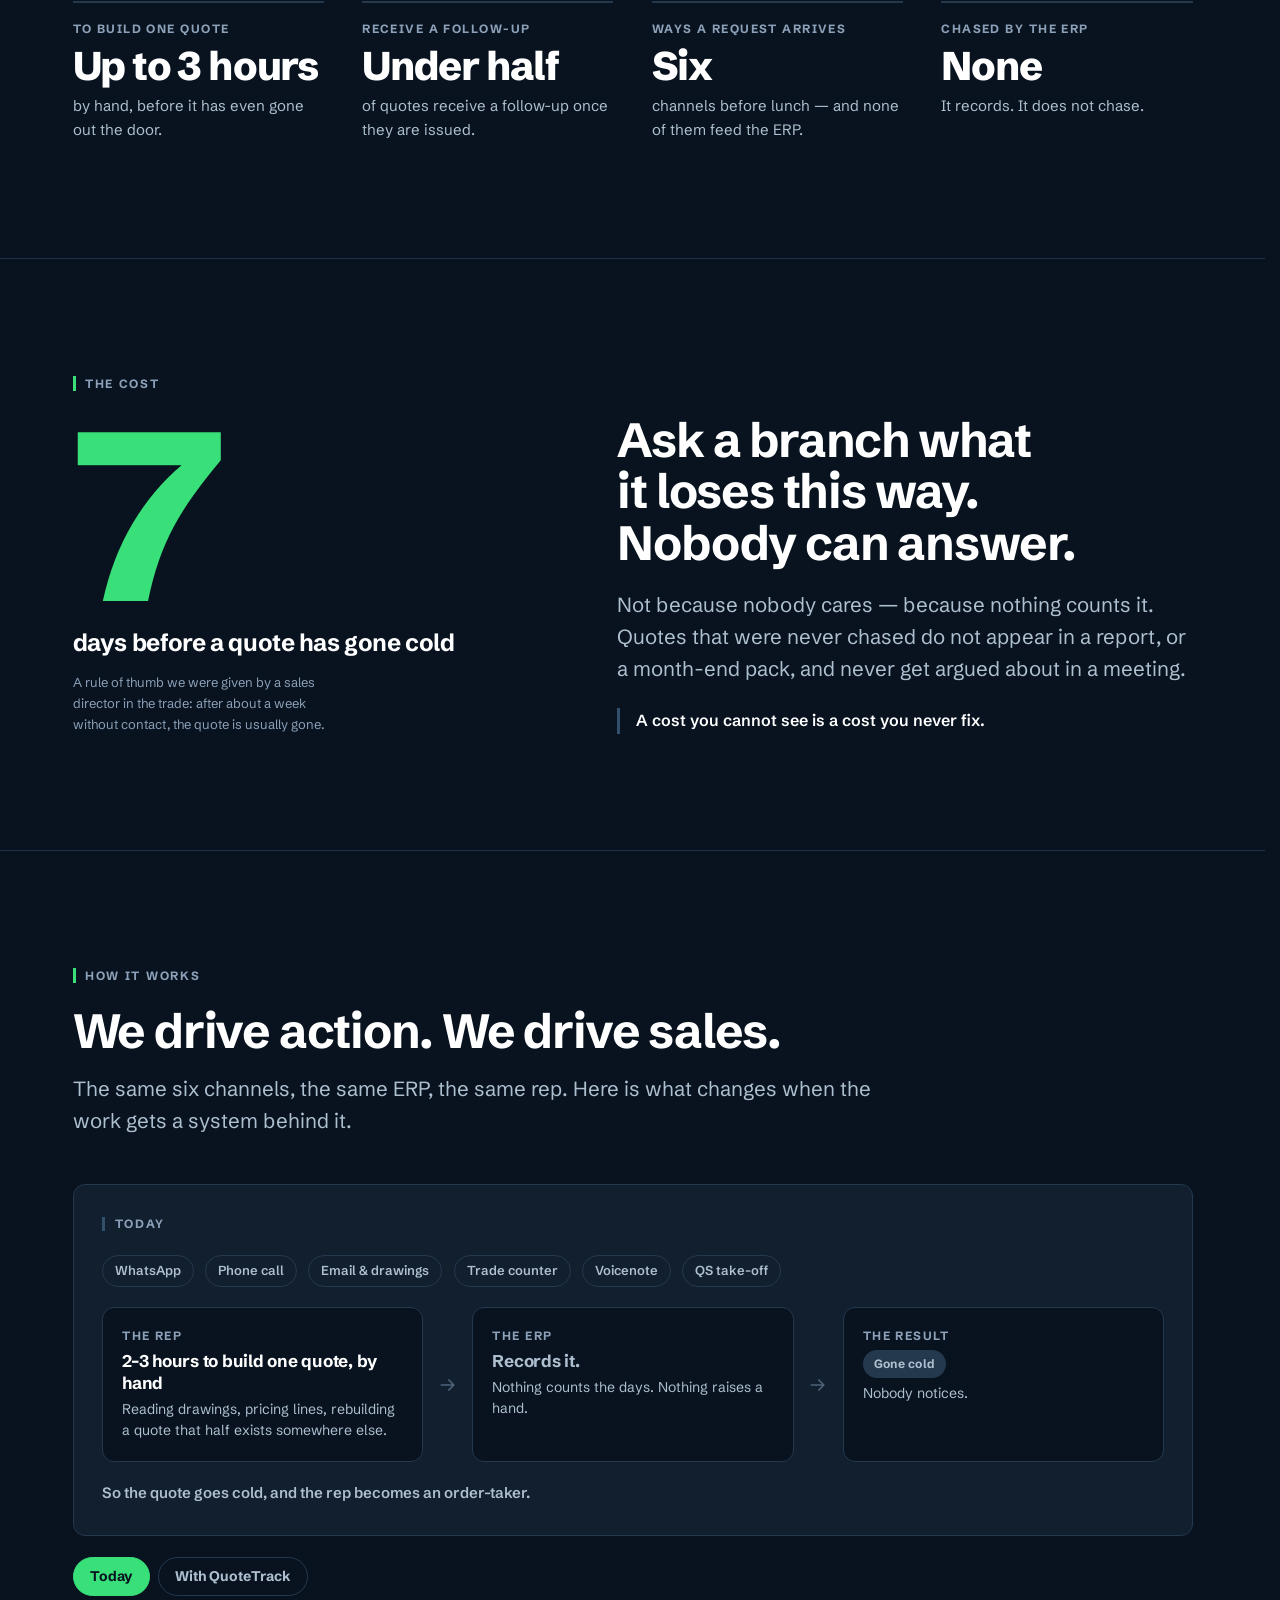
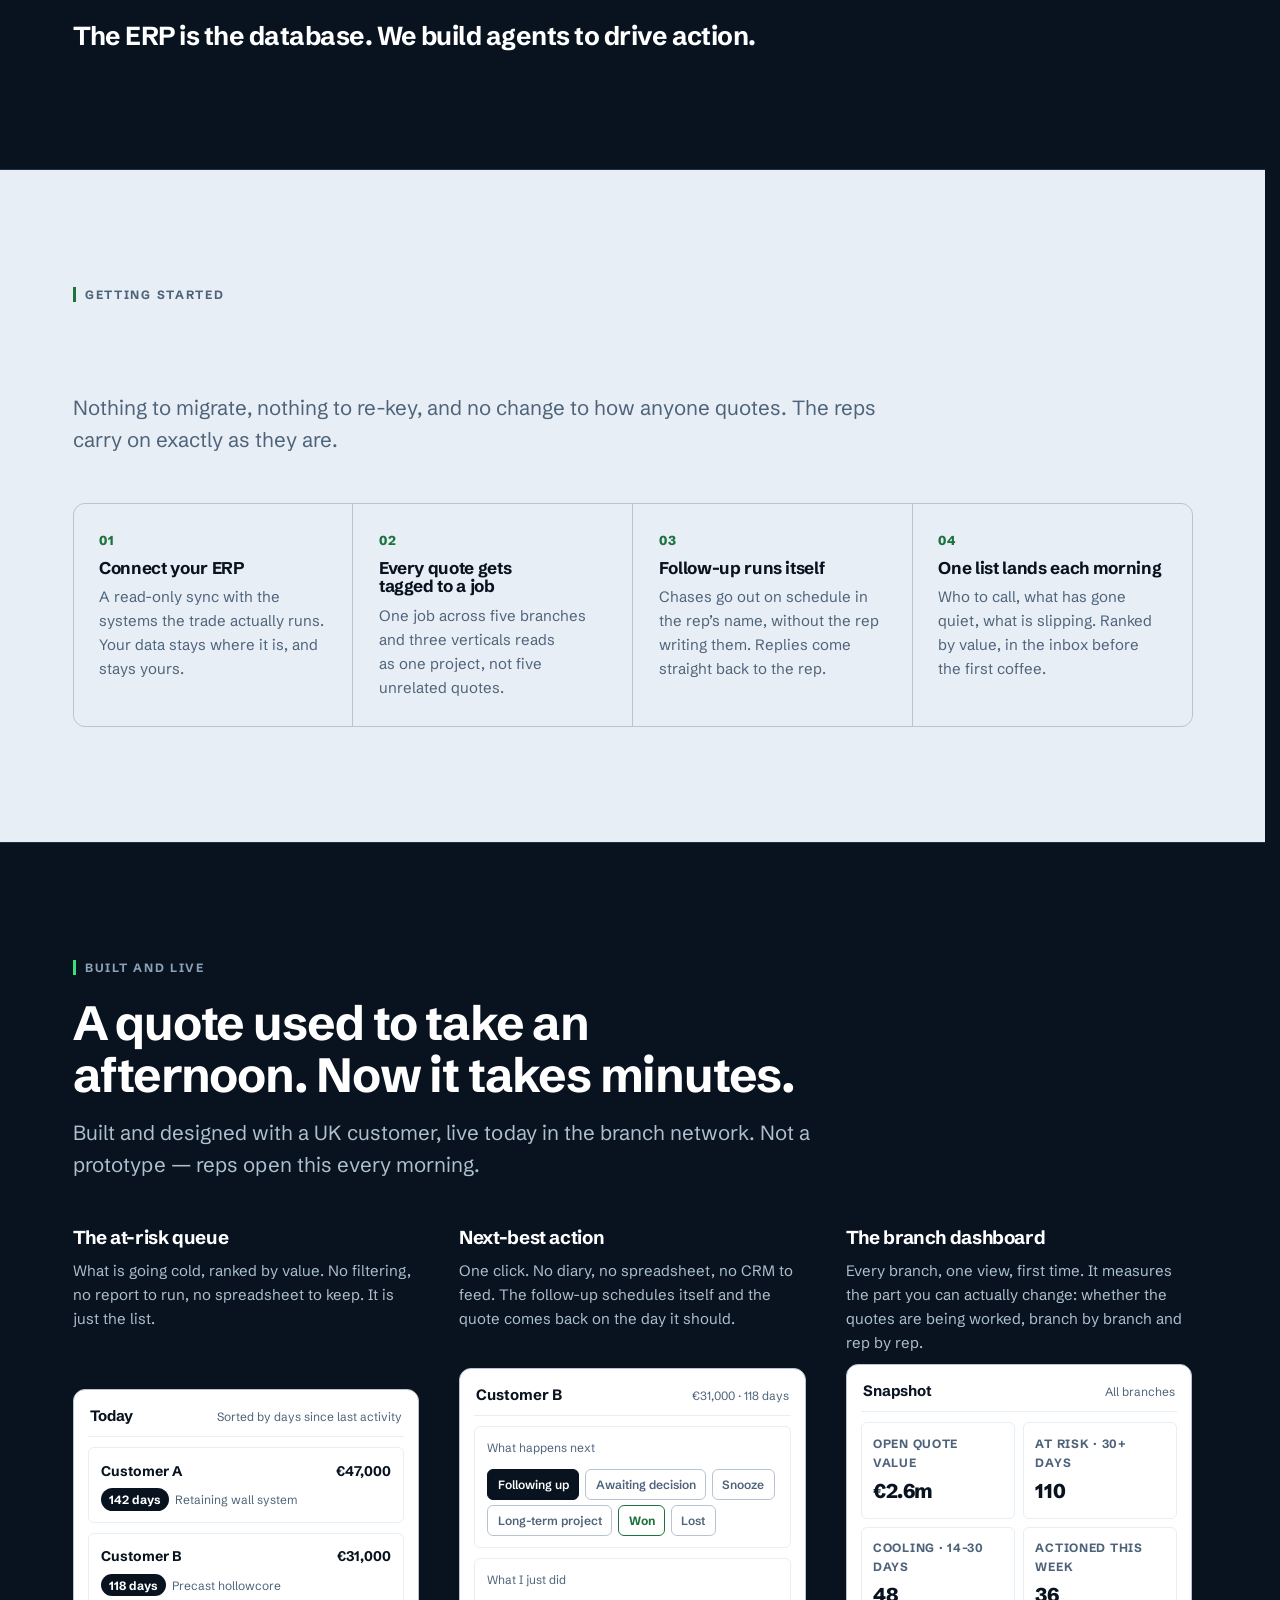
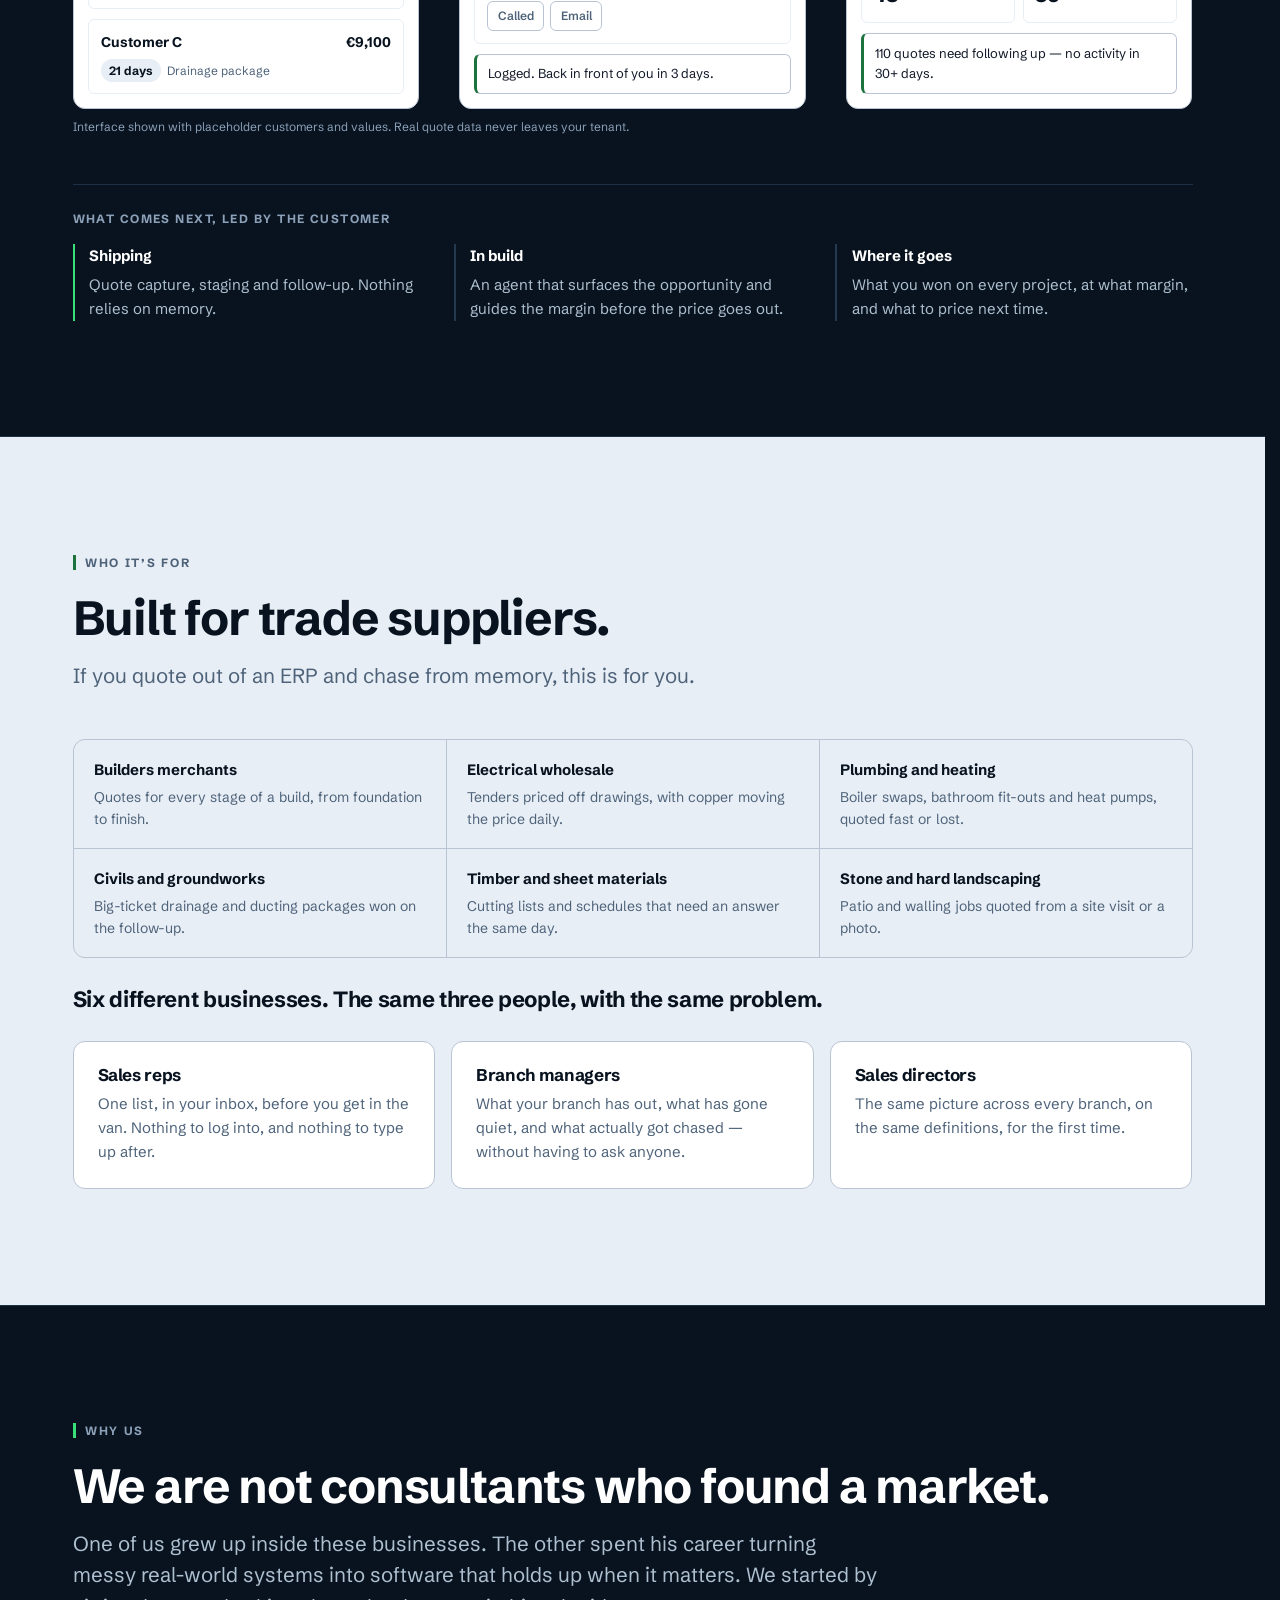
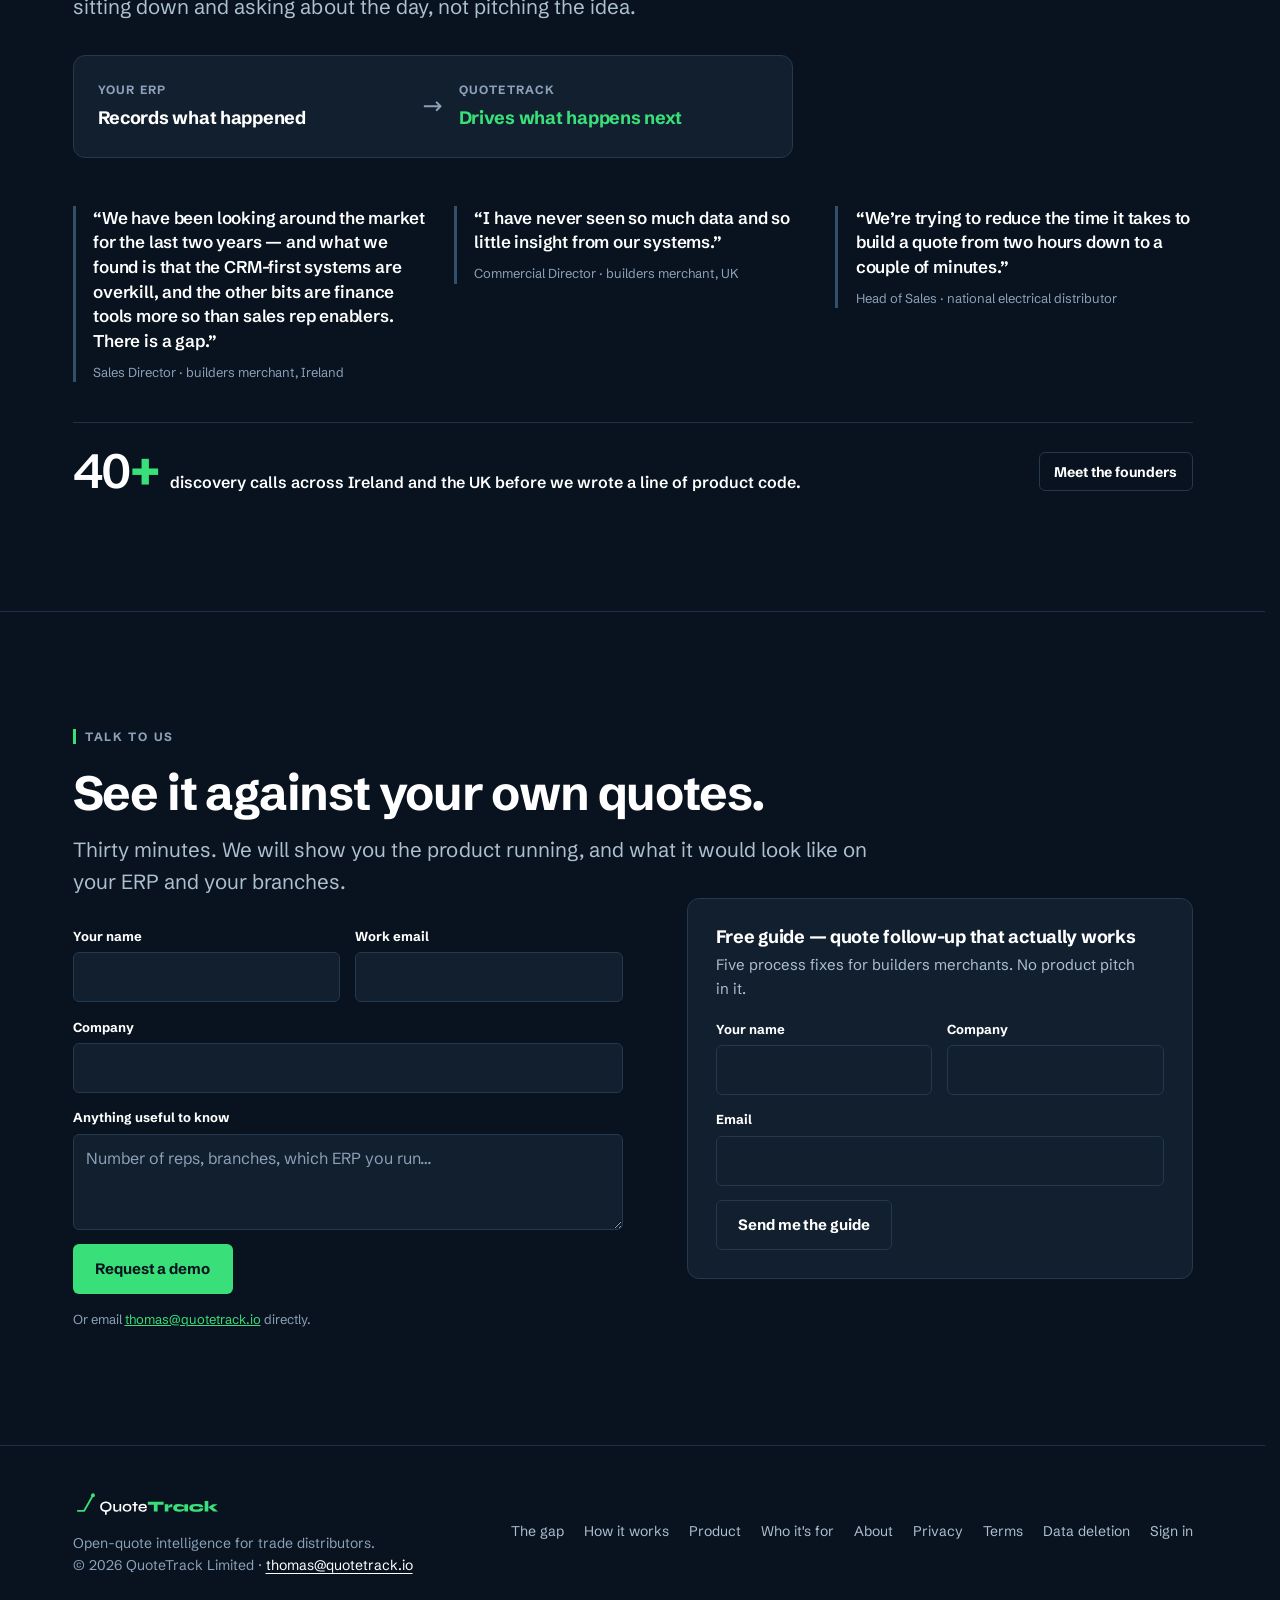
==== commit c305c092: "Merge 6784557a5bf72d92293de3f6c698e12e66a2193f into 83ed7887fc7b327deeaeb7ec176656490d2e3b79" ====
--- a/index.html
+++ b/index.html
@@ -4,14 +4,14 @@
 <meta charset="utf-8">
 <meta name="viewport" content="width=device-width, initial-scale=1">
 <title>QuoteTrack — the action layer for trade distribution</title>
-<meta name="description" content="Trade distributors issue hundreds of quotes a week and chase almost none of them. QuoteTrack sits on top of your ERP and turns every open quote into a ranked daily action for the rep. Live in production with a paying design partner.">
+<meta name="description" content="Trade distributors issue hundreds of quotes a week and chase almost none of them. QuoteTrack sits on top of your ERP and turns every open quote into a ranked daily action for the rep. Live in production today.">
 <meta name="theme-color" content="#08131f">
 <link rel="icon" href="assets/icon.svg" type="image/svg+xml">
 <link rel="canonical" href="https://www.quotetrack.io/">
 
 <meta property="og:type" content="website">
 <meta property="og:title" content="QuoteTrack — the action layer for trade distribution">
-<meta property="og:description" content="Putting sales reps back in the driving seat. Built for the trade, by people from the trade.">
+<meta property="og:description" content="Turning trade quotes into revenue. No quote left on the trade counter.">
 <meta property="og:url" content="https://www.quotetrack.io/">
 <meta property="og:image" content="https://www.quotetrack.io/assets/logo-dark-2x.png">
 <meta name="twitter:card" content="summary_large_image">
@@ -57,15 +57,15 @@
      ====================================================================== -->
 <section class="hero">
   <div class="container hero__inner">
-    <p class="hero__flag"><span class="dot" aria-hidden="true"></span>Live in production. Paying design partner.</p>
+    <p class="hero__flag"><span class="dot" aria-hidden="true"></span>Live in production.</p>
 
     <div class="hero__grid">
       <div class="hero__col-a">
-        <h1 class="display kinetic"><span class="kw"><span>Putting</span></span> <span class="kw"><span>sales</span></span> <span class="kw"><span>reps</span></span> <span class="kw"><span>back</span></span> <span class="kw"><span>in</span></span> <span class="kw"><span>the</span></span> <span class="kw"><span>driving</span></span> <span class="kw"><span>seat.</span></span></h1>
-
-        <p class="hero__sub">Built for the trade, by people from the trade.</p>
-
-        <p class="lead hero__anchor">Builders merchants, electrical, plumbing, civils and stone. QuoteTrack sits on top of the ERP you already run, gets the quote out in minutes instead of an afternoon, and chases every one of them until there is an answer.</p>
+        <h1 class="display kinetic"><span class="kw"><span>Turning</span></span> <span class="kw"><span>trade</span></span> <span class="kw"><span>quotes</span></span> <span class="kw"><span>into</span></span> <span class="kw"><span>revenue.</span></span></h1>
+
+        <p class="hero__sub">No quote left on the trade counter.</p>
+
+        <p class="lead hero__anchor">The same problem sits behind every counter, from builders merchants to electrical, plumbing, civils and stone: quotes go out and nobody chases them. QuoteTrack sits on top of the ERP you already run, gets the quote out in minutes instead of an afternoon, and chases every one until there is an answer.</p>
 
         <div class="actions">
           <a class="btn btn--primary" href="#demo">Request a demo</a>
@@ -105,10 +105,6 @@
         <dd>Live in production, daily</dd>
       </div>
       <div class="hero__fact">
-        <dt>Design partner</dt>
-        <dd>Paid technical pilot, shipped</dd>
-      </div>
-      <div class="hero__fact">
         <dt>Where</dt>
         <dd>Ireland &amp; the UK</dd>
       </div>
@@ -141,8 +137,8 @@
         <dd><span class="stat__n">Up to 3 hours</span><span class="stat__p">by hand, before it has even gone out the door.</span></dd>
       </div>
       <div class="stat">
-        <dt>Get a second contact</dt>
-        <dd><span class="stat__n">Under half</span><span class="stat__p">of quotes, once they are issued.</span></dd>
+        <dt>Receive a follow-up</dt>
+        <dd><span class="stat__n">Under half</span><span class="stat__p">of quotes receive a follow-up once they are issued.</span></dd>
       </div>
       <div class="stat">
         <dt>Ways a request arrives</dt>
@@ -237,10 +233,11 @@
               <span class="duel__node-sub">Still the system of record. No migration, no second database.</span>
             </div>
             <svg class="duel__arrow" viewBox="0 0 24 24" aria-hidden="true"><path d="M4 12h15M13 6l6 6-6 6" fill="none" stroke="currentColor" stroke-width="2" stroke-linecap="round" stroke-linejoin="round"/></svg>
-            <div class="duel__node duel__node--out">
-              <span class="duel__node-k">The result</span>
+            <div class="duel__node duel__node--engine duel__node--out">
+              <span class="duel__node-k">QuoteTrack</span>
+              <strong>Drives the follow-up.</strong>
               <span class="pill pill--won">Won</span>
-              <span class="duel__node-sub">The sale lands.</span>
+              <span class="duel__node-sub">Chases every open quote until there is an answer, and the sale lands.</span>
             </div>
           </div>
           <figcaption class="duel__caption">Chase and convert. Then the job is won.</figcaption>
@@ -299,7 +296,7 @@
   <div class="container">
     <p class="label">Built and live</p>
     <h2 class="h2 reveal">A quote used to take an afternoon. Now it takes minutes.</h2>
-    <p class="lead reveal reveal-2" style="margin-top:1rem">Built with South Coast Building Supplies on a paid technical pilot, and running in branches since. Not a prototype &mdash; reps open this every morning.</p>
+    <p class="lead reveal reveal-2" style="margin-top:1rem">Built and designed with a UK customer, live today in the branch network. Not a prototype &mdash; reps open this every morning.</p>
 
     <div class="product-grid">
 
@@ -398,12 +395,12 @@
     <p class="lead reveal reveal-2" style="margin-top:1rem">If you quote out of an ERP and chase from memory, this is for you.</p>
 
     <ul class="verticals reveal reveal-2">
-      <li><b>Builders merchants</b><span>Timber, blocks, bagged goods and the trade counter.</span></li>
-      <li><b>Electrical wholesale</b><span>Cable, containment, lighting and switchgear.</span></li>
-      <li><b>Plumbing and heating</b><span>Boilers, pipe, bathrooms and renewables.</span></li>
-      <li><b>Civils and groundworks</b><span>Drainage, ducting and the heavy side.</span></li>
-      <li><b>Timber and sheet materials</b><span>Sawn, engineered, sheet and mouldings.</span></li>
-      <li><b>Stone and hard landscaping</b><span>Paving, walling, natural and manufactured.</span></li>
+      <li><b>Builders merchants</b><span>Quotes for every stage of a build, from foundation to finish.</span></li>
+      <li><b>Electrical wholesale</b><span>Tenders priced off drawings, with copper moving the price daily.</span></li>
+      <li><b>Plumbing and heating</b><span>Boiler swaps, bathroom fit-outs and heat pumps, quoted fast or lost.</span></li>
+      <li><b>Civils and groundworks</b><span>Big-ticket drainage and ducting packages won on the follow-up.</span></li>
+      <li><b>Timber and sheet materials</b><span>Cutting lists and schedules that need an answer the same day.</span></li>
+      <li><b>Stone and hard landscaping</b><span>Patio and walling jobs quoted from a site visit or a photo.</span></li>
     </ul>
 
     <p class="verticals__turn reveal">Six different businesses. The same three people, with the same problem.</p>
